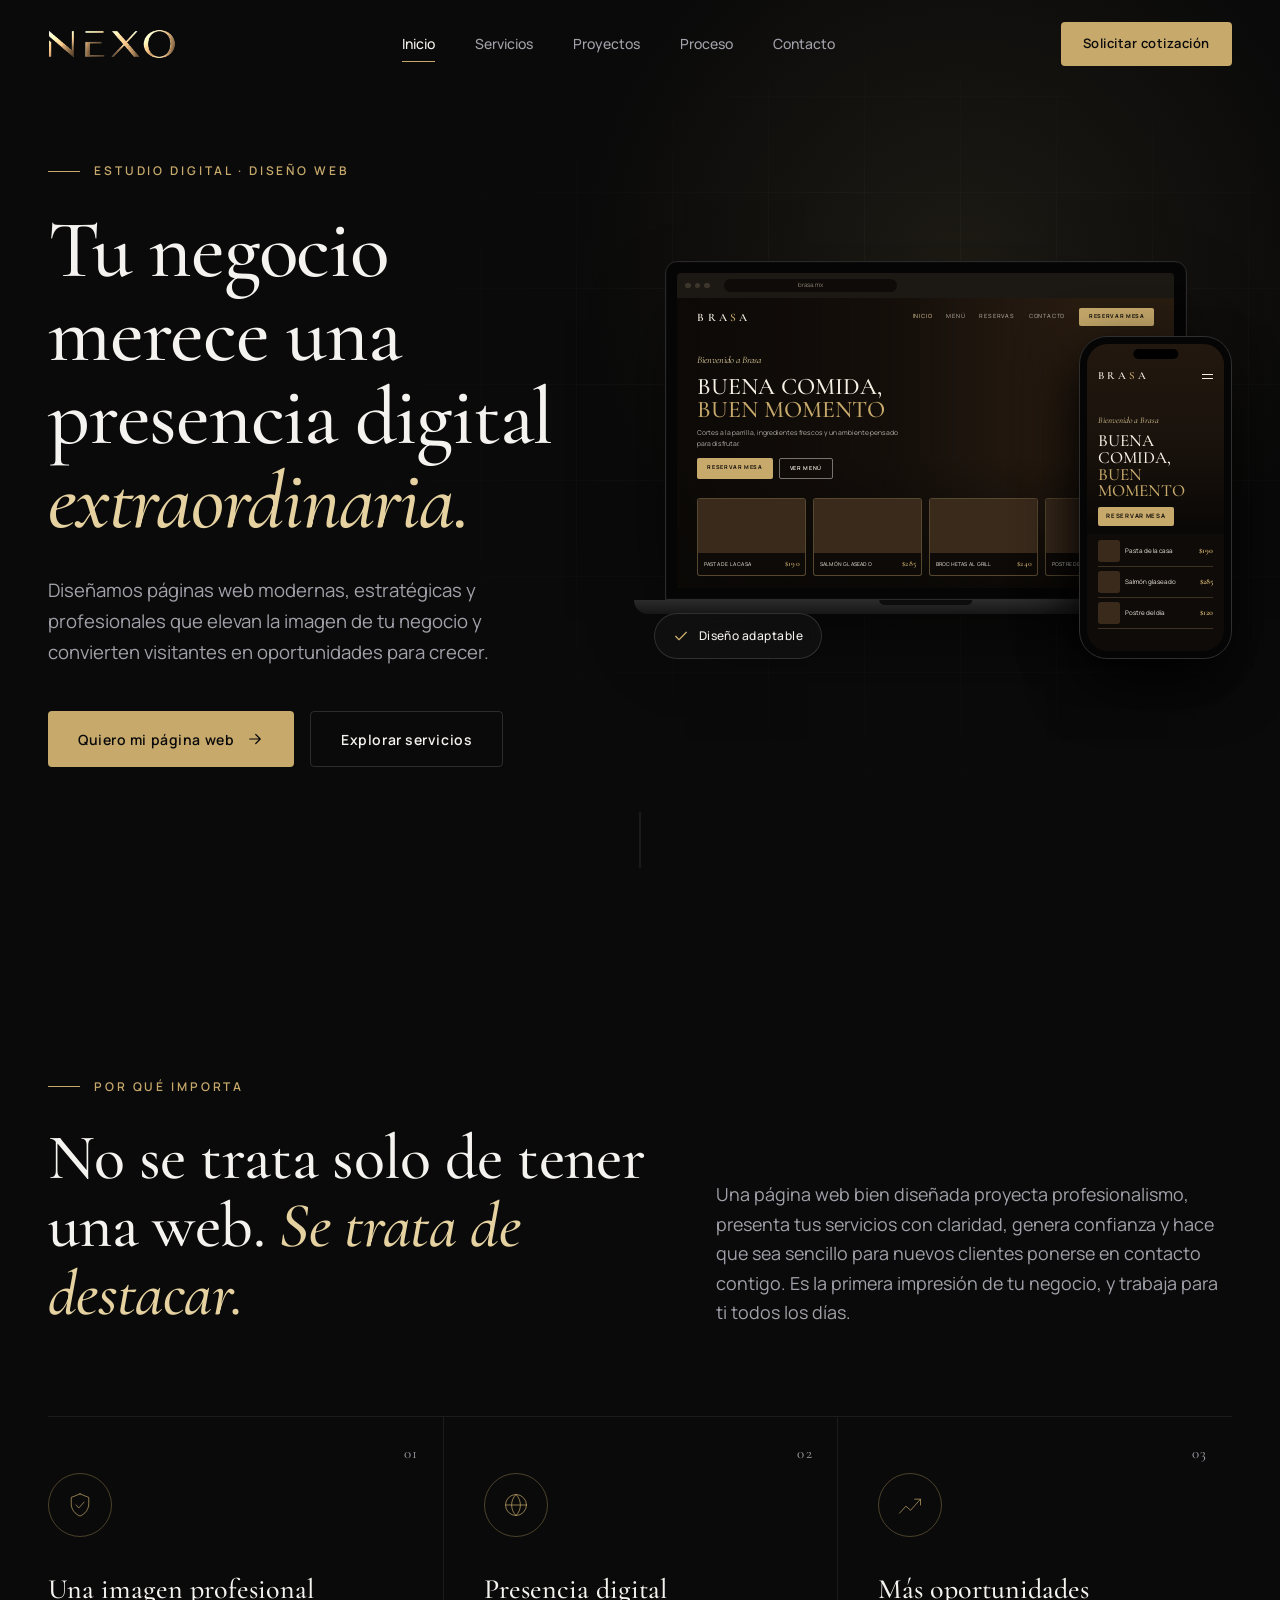
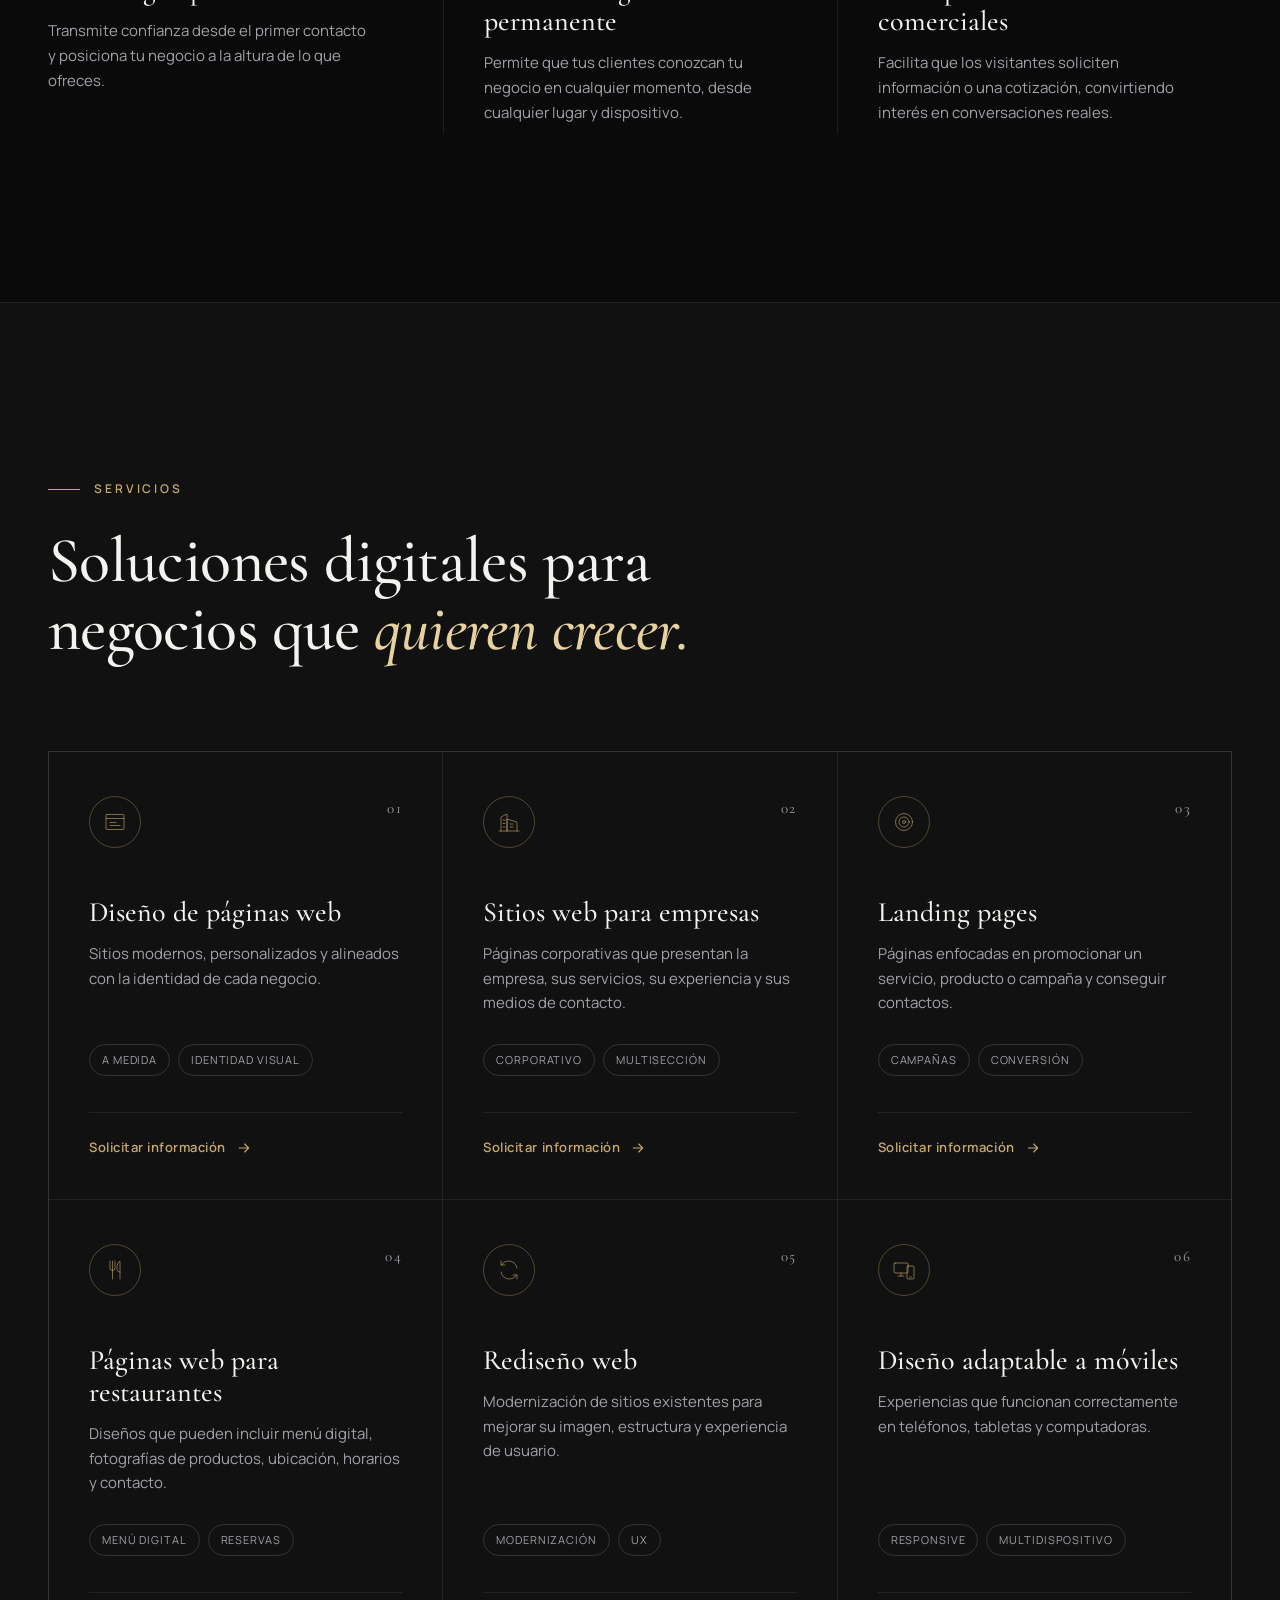
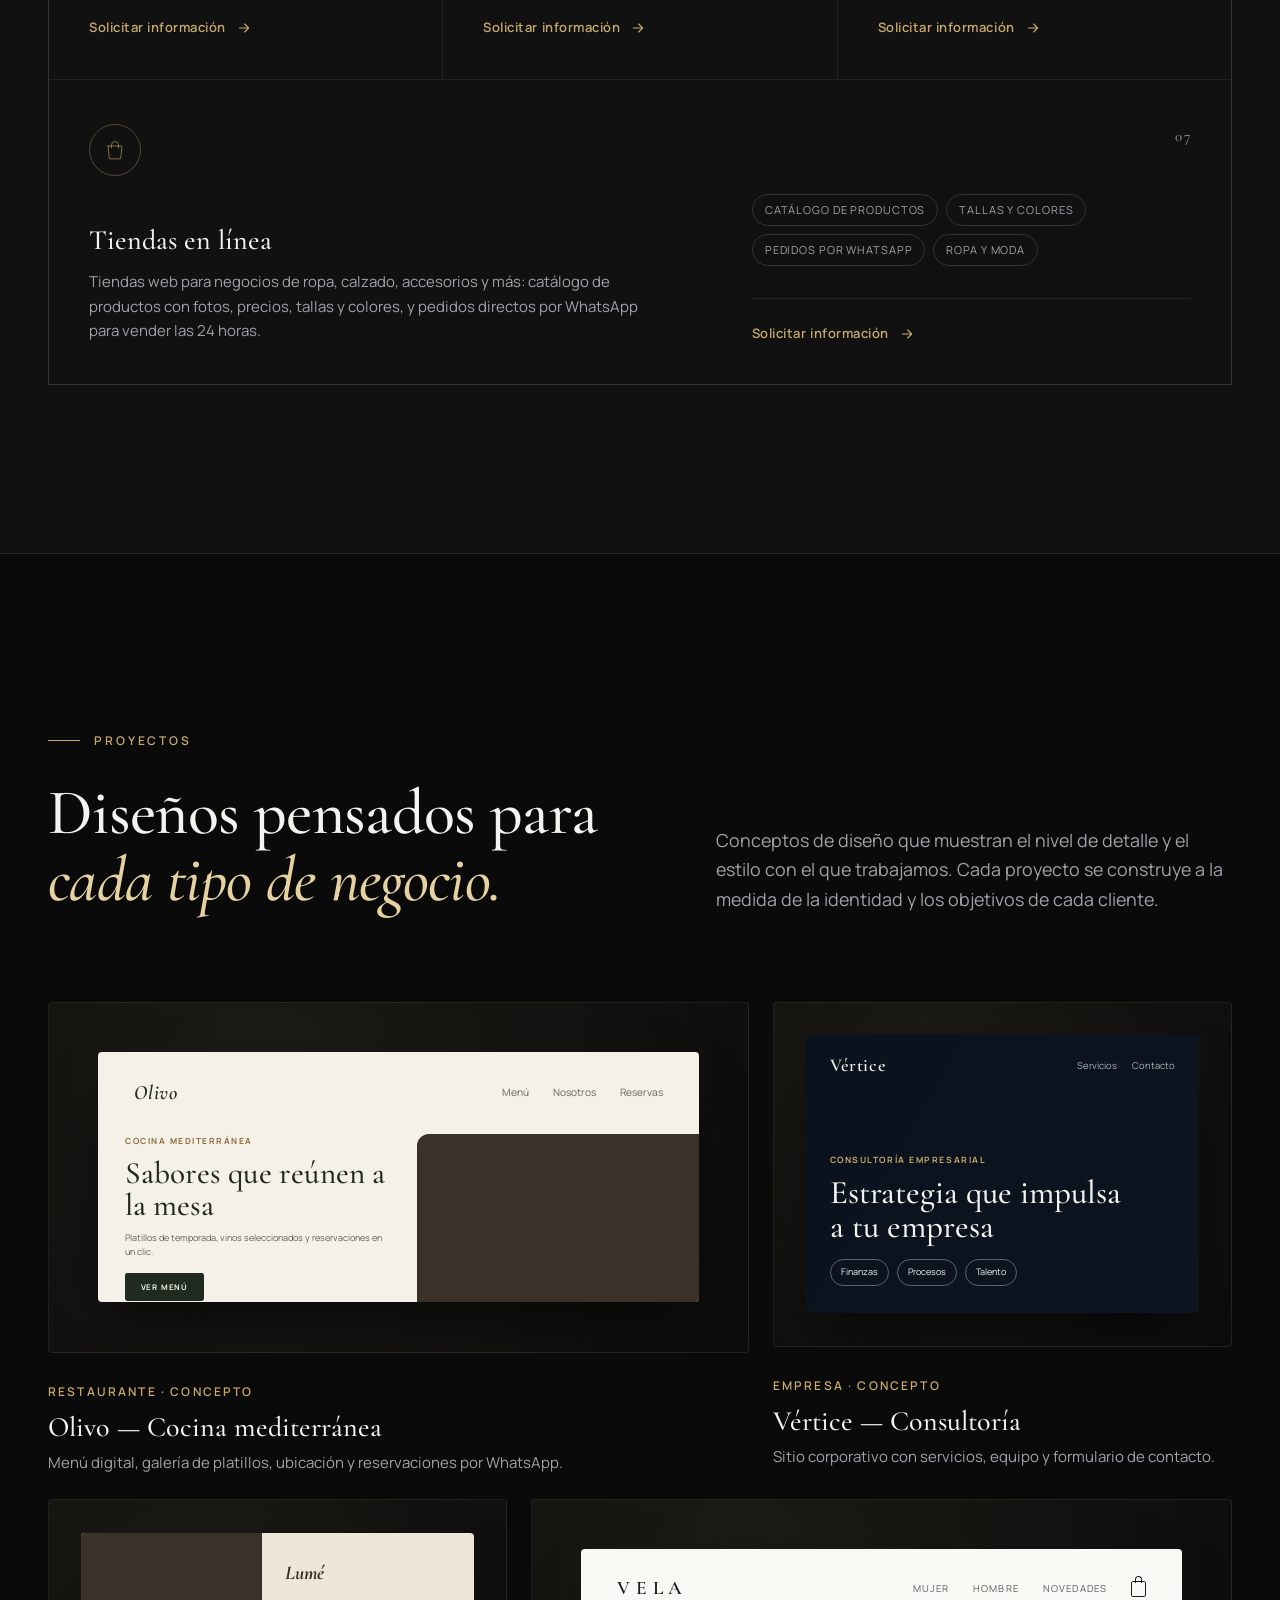
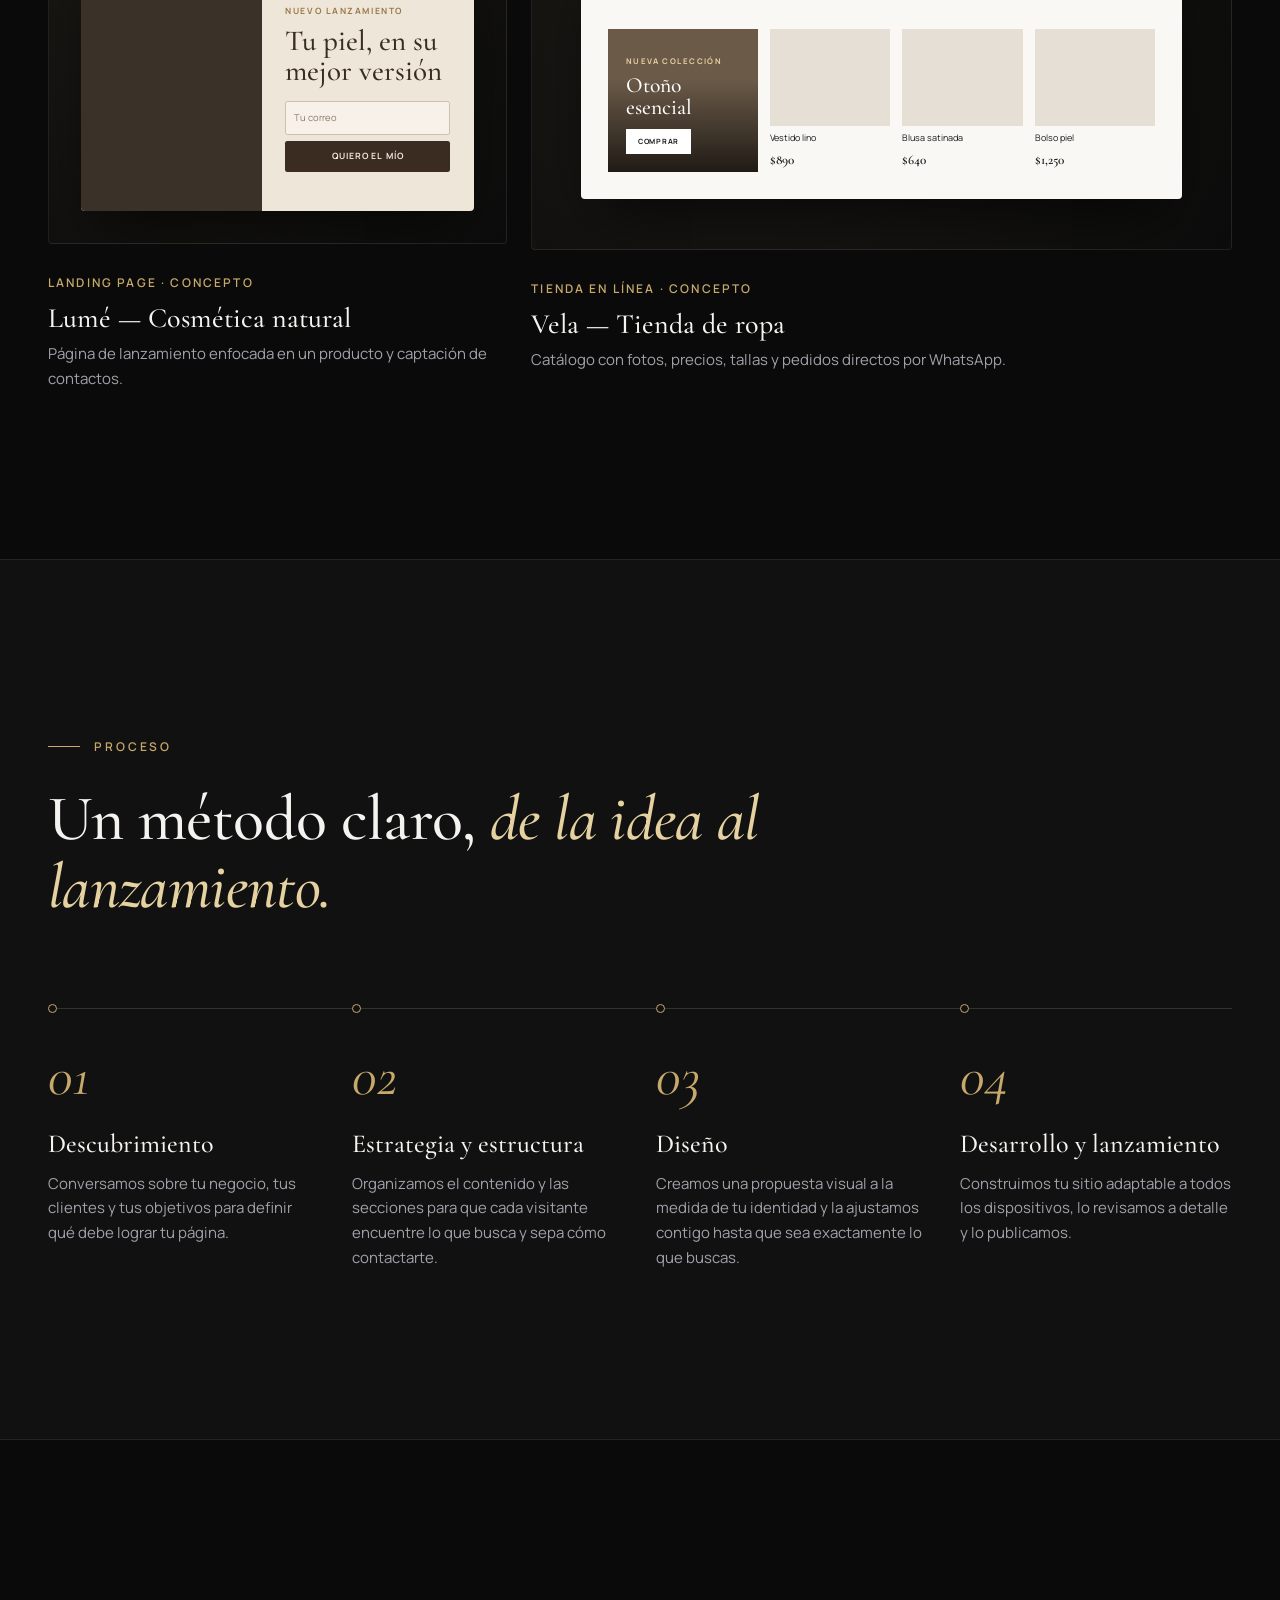
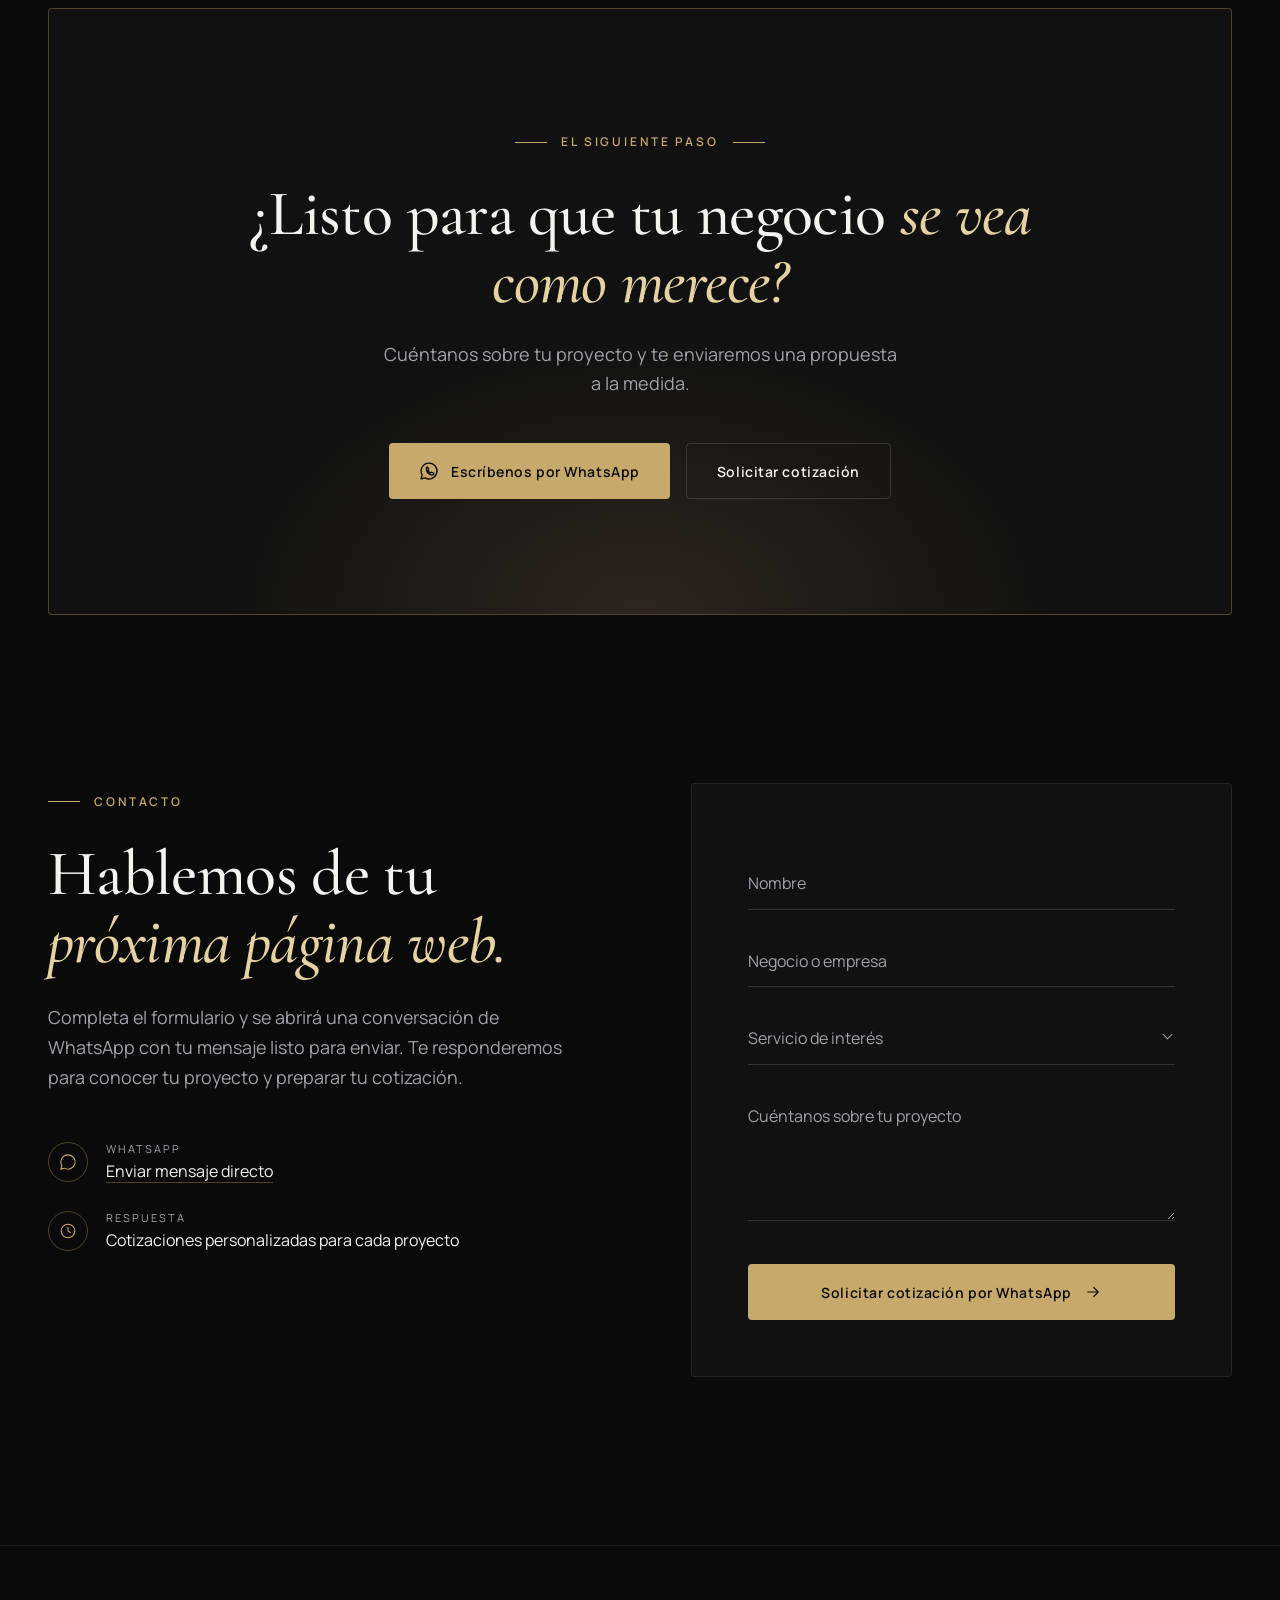
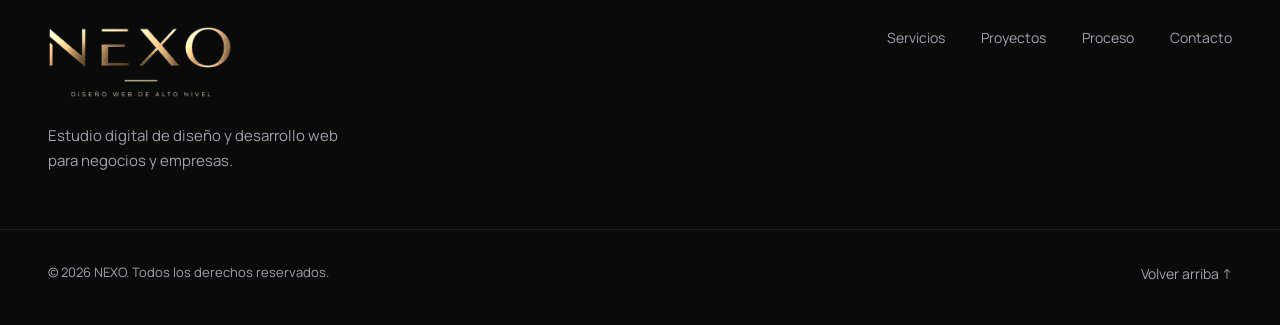
==== index.html @ 82c056fb "Hacer el sitio más visual: maquetas con fotos de restaurante y proyectos - La computadora y el teléf" ====
<!doctype html>
<html lang="es">
<head>
  <meta charset="utf-8">
  <meta name="viewport" content="width=device-width, initial-scale=1">
  <title>NEXO · Estudio digital de diseño web</title>
  <meta name="description" content="NEXO diseña páginas web modernas, estratégicas y profesionales que elevan la imagen de tu negocio y convierten visitantes en oportunidades para crecer.">
  <meta name="theme-color" content="#0A0A0A">
  <meta property="og:title" content="NEXO · Estudio digital de diseño web">
  <meta property="og:description" content="Tu negocio merece una presencia digital extraordinaria.">
  <meta property="og:type" content="website">
  <link rel="icon" href="assets/favicon.png" type="image/png">
  <link rel="apple-touch-icon" href="assets/apple-touch-icon.png">
  <meta property="og:image" content="assets/logo-nexo-completo.png">
  <link rel="preconnect" href="https://fonts.googleapis.com">
  <link rel="preconnect" href="https://fonts.gstatic.com" crossorigin>
  <link href="https://fonts.googleapis.com/css2?family=Cormorant+Garamond:ital,wght@0,400;0,500;0,600;1,400;1,500&family=Manrope:wght@300;400;500;600;700&display=swap" rel="stylesheet">
  <link rel="stylesheet" href="css/styles.css">
</head>
<body>
  <a class="skip-link" href="#contenido">Saltar al contenido</a>

  <!-- ============ NAVEGACIÓN ============ -->
  <header class="nav" id="nav">
    <div class="container nav__inner">
      <a href="#inicio" class="logo" aria-label="NEXO, ir al inicio"><img src="assets/logo-nexo.png" alt="NEXO" width="440" height="103"></a>

      <nav class="nav__links" aria-label="Principal">
        <a href="#inicio">Inicio</a>
        <a href="#servicios">Servicios</a>
        <a href="#proyectos">Proyectos</a>
        <a href="#proceso">Proceso</a>
        <a href="#contacto">Contacto</a>
      </nav>

      <a href="#contacto" class="btn btn--gold btn--sm nav__cta">Solicitar cotización</a>

      <button class="nav__toggle" id="navToggle" aria-label="Abrir menú" aria-expanded="false" aria-controls="mobileMenu">
        <span></span><span></span>
      </button>
    </div>

    <div class="mobile-menu" id="mobileMenu" hidden>
      <nav aria-label="Móvil">
        <a href="#inicio">Inicio</a>
        <a href="#servicios">Servicios</a>
        <a href="#proyectos">Proyectos</a>
        <a href="#proceso">Proceso</a>
        <a href="#contacto">Contacto</a>
      </nav>
      <a href="#contacto" class="btn btn--gold">Solicitar cotización</a>
    </div>
  </header>

  <main id="contenido">

    <!-- ============ HERO ============ -->
    <section class="hero" id="inicio">
      <div class="hero__glow" aria-hidden="true"></div>
      <div class="hero__grid" aria-hidden="true"></div>

      <div class="container hero__inner">
        <div class="hero__copy">
          <p class="eyebrow reveal">Estudio digital · Diseño web</p>
          <h1 class="hero__title reveal" data-delay="1">
            Tu negocio merece una presencia digital <em>extraordinaria.</em>
          </h1>
          <p class="hero__lead reveal" data-delay="2">
            Diseñamos páginas web modernas, estratégicas y profesionales que elevan la imagen de tu negocio y convierten visitantes en oportunidades para crecer.
          </p>
          <div class="hero__actions reveal" data-delay="3">
            <a href="#contacto" class="btn btn--gold">
              Quiero mi página web
              <svg viewBox="0 0 24 24" aria-hidden="true"><path d="M5 12h14M13 6l6 6-6 6"/></svg>
            </a>
            <a href="#servicios" class="btn btn--ghost">Explorar servicios</a>
          </div>
        </div>

        <!-- Composición de dispositivos -->
        <div class="devices reveal" data-delay="2" aria-hidden="true">
          <div class="laptop">
            <div class="laptop__screen">
              <div class="site">
                <div class="site__bar"><i></i><i></i><i></i><span class="site__url">brasa.mx</span></div>
                <div class="site__hero" style="--img: url('https://images.unsplash.com/photo-1546833999-b9f581a1996d?auto=format&fit=crop&w=1100&q=70')">
                  <div class="site__nav">
                    <b class="site__logo">BRA<span>S</span>A</b>
                    <span class="is-on">Inicio</span><span>Menú</span><span>Reservas</span><span>Contacto</span>
                    <em class="site__btn">Reservar mesa</em>
                  </div>
                  <div class="site__copy">
                    <i>Bienvenido a Brasa</i>
                    <h4>Buena comida,<br><span>buen momento</span></h4>
                    <p>Cortes a la parrilla, ingredientes frescos y un ambiente pensado para disfrutar.</p>
                    <div class="site__cta"><em>Reservar mesa</em><u>Ver menú</u></div>
                  </div>
                  <div class="site__menu">
                    <div class="dish"><div class="dish__img" style="--img: url('https://images.unsplash.com/photo-1621996346565-e3dbc646d9a9?auto=format&fit=crop&w=360&q=70')"></div><div class="dish__info"><span>Pasta de la casa</span><b>$190</b></div></div>
                    <div class="dish"><div class="dish__img" style="--img: url('https://images.unsplash.com/photo-1467003909585-2f8a72700288?auto=format&fit=crop&w=360&q=70')"></div><div class="dish__info"><span>Salmón glaseado</span><b>$285</b></div></div>
                    <div class="dish"><div class="dish__img" style="--img: url('https://images.unsplash.com/photo-1555939594-58d7cb561ad1?auto=format&fit=crop&w=360&q=70')"></div><div class="dish__info"><span>Brochetas al grill</span><b>$240</b></div></div>
                    <div class="dish"><div class="dish__img" style="--img: url('https://images.unsplash.com/photo-1565958011703-44f9829ba187?auto=format&fit=crop&w=360&q=70')"></div><div class="dish__info"><span>Postre del día</span><b>$120</b></div></div>
                  </div>
                </div>
              </div>
            </div>
            <div class="laptop__base"></div>
          </div>

          <div class="phone">
            <div class="phone__notch"></div>
            <div class="site site--phone">
              <div class="site__hero" style="--img: url('https://images.unsplash.com/photo-1546833999-b9f581a1996d?auto=format&fit=crop&w=500&q=70')">
                <div class="site__nav"><b class="site__logo">BRA<span>S</span>A</b><i class="site__burger"></i></div>
                <div class="site__copy">
                  <i>Bienvenido a Brasa</i>
                  <h4>Buena comida, <span>buen momento</span></h4>
                  <div class="site__cta"><em>Reservar mesa</em></div>
                </div>
              </div>
              <div class="site__list">
                <div class="dish-row"><div class="dish__img" style="--img: url('https://images.unsplash.com/photo-1621996346565-e3dbc646d9a9?auto=format&fit=crop&w=160&q=70')"></div><span>Pasta de la casa</span><b>$190</b></div>
                <div class="dish-row"><div class="dish__img" style="--img: url('https://images.unsplash.com/photo-1467003909585-2f8a72700288?auto=format&fit=crop&w=160&q=70')"></div><span>Salmón glaseado</span><b>$285</b></div>
                <div class="dish-row"><div class="dish__img" style="--img: url('https://images.unsplash.com/photo-1565958011703-44f9829ba187?auto=format&fit=crop&w=160&q=70')"></div><span>Postre del día</span><b>$120</b></div>
              </div>
            </div>
          </div>

          <div class="devices__badge">
            <svg viewBox="0 0 24 24"><path d="M4 12.5l5 5L20 6.5"/></svg>
            Diseño adaptable
          </div>
        </div>
      </div>

      <a href="#valor" class="hero__scroll" aria-label="Desplazarse a la siguiente sección"><span></span></a>
    </section>

    <!-- ============ VALOR ============ -->
    <section class="section" id="valor">
      <div class="container">
        <div class="section__head section__head--split">
          <div>
            <p class="eyebrow reveal">Por qué importa</p>
            <h2 class="h2 reveal" data-delay="1">No se trata solo de tener una web. <em>Se trata de destacar.</em></h2>
          </div>
          <p class="section__lead reveal" data-delay="2">
            Una página web bien diseñada proyecta profesionalismo, presenta tus servicios con claridad, genera confianza y hace que sea sencillo para nuevos clientes ponerse en contacto contigo. Es la primera impresión de tu negocio, y trabaja para ti todos los días.
          </p>
        </div>

        <div class="benefits">
          <article class="benefit reveal">
            <span class="benefit__num">01</span>
            <div class="icon">
              <svg viewBox="0 0 48 48"><path d="M24 5l15 6v11c0 9.5-6.4 17.6-15 21-8.6-3.4-15-11.5-15-21V11l15-6z"/><path d="M17 24l5 5 9-10"/></svg>
            </div>
            <h3>Una imagen profesional</h3>
            <p>Transmite confianza desde el primer contacto y posiciona tu negocio a la altura de lo que ofreces.</p>
          </article>
          <article class="benefit reveal" data-delay="1">
            <span class="benefit__num">02</span>
            <div class="icon">
              <svg viewBox="0 0 48 48"><circle cx="24" cy="24" r="18"/><path d="M6 24h36M24 6c5 5 7.5 11 7.5 18S29 37 24 42M24 6c-5 5-7.5 11-7.5 18S19 37 24 42"/></svg>
            </div>
            <h3>Presencia digital permanente</h3>
            <p>Permite que tus clientes conozcan tu negocio en cualquier momento, desde cualquier lugar y dispositivo.</p>
          </article>
          <article class="benefit reveal" data-delay="2">
            <span class="benefit__num">03</span>
            <div class="icon">
              <svg viewBox="0 0 48 48"><path d="M6 38l11-12 8 7 17-19"/><path d="M32 14h10v10"/></svg>
            </div>
            <h3>Más oportunidades comerciales</h3>
            <p>Facilita que los visitantes soliciten información o una cotización, convirtiendo interés en conversaciones reales.</p>
          </article>
        </div>
      </div>
    </section>

    <!-- ============ SERVICIOS ============ -->
    <section class="section section--alt" id="servicios">
      <div class="container">
        <div class="section__head">
          <p class="eyebrow reveal">Servicios</p>
          <h2 class="h2 reveal" data-delay="1">Soluciones digitales para negocios que <em>quieren crecer.</em></h2>
        </div>

        <div class="services">
          <article class="service reveal">
            <div class="service__top">
              <div class="icon icon--sm"><svg viewBox="0 0 48 48"><rect x="6" y="9" width="36" height="30" rx="2"/><path d="M6 17h36M14 25h12M14 31h20"/></svg></div>
              <span class="service__num">01</span>
            </div>
            <h3>Diseño de páginas web</h3>
            <p>Sitios modernos, personalizados y alineados con la identidad de cada negocio.</p>
            <ul class="service__tags"><li>A medida</li><li>Identidad visual</li></ul>
            <a href="#contacto" class="service__link" data-service="Diseño de páginas web">Solicitar información <svg viewBox="0 0 24 24"><path d="M5 12h14M13 6l6 6-6 6"/></svg></a>
          </article>

          <article class="service reveal" data-delay="1">
            <div class="service__top">
              <div class="icon icon--sm"><svg viewBox="0 0 48 48"><path d="M8 42V14l12-6v34M20 42V18l20 6v18M4 42h40M26 28h6M26 34h6M12 20h4M12 27h4M12 34h4"/></svg></div>
              <span class="service__num">02</span>
            </div>
            <h3>Sitios web para empresas</h3>
            <p>Páginas corporativas que presentan la empresa, sus servicios, su experiencia y sus medios de contacto.</p>
            <ul class="service__tags"><li>Corporativo</li><li>Multisección</li></ul>
            <a href="#contacto" class="service__link" data-service="Sitio web para empresa">Solicitar información <svg viewBox="0 0 24 24"><path d="M5 12h14M13 6l6 6-6 6"/></svg></a>
          </article>

          <article class="service reveal" data-delay="2">
            <div class="service__top">
              <div class="icon icon--sm"><svg viewBox="0 0 48 48"><circle cx="24" cy="24" r="17"/><circle cx="24" cy="24" r="10"/><circle cx="24" cy="24" r="3"/></svg></div>
              <span class="service__num">03</span>
            </div>
            <h3>Landing pages</h3>
            <p>Páginas enfocadas en promocionar un servicio, producto o campaña y conseguir contactos.</p>
            <ul class="service__tags"><li>Campañas</li><li>Conversión</li></ul>
            <a href="#contacto" class="service__link" data-service="Landing page">Solicitar información <svg viewBox="0 0 24 24"><path d="M5 12h14M13 6l6 6-6 6"/></svg></a>
          </article>

          <article class="service reveal">
            <div class="service__top">
              <div class="icon icon--sm"><svg viewBox="0 0 48 48"><path d="M14 6v14a5 5 0 0 0 10 0V6M19 6v36M34 42V6c-4 2-6 8-6 14s2 8 6 8"/></svg></div>
              <span class="service__num">04</span>
            </div>
            <h3>Páginas web para restaurantes</h3>
            <p>Diseños que pueden incluir menú digital, fotografías de productos, ubicación, horarios y contacto.</p>
            <ul class="service__tags"><li>Menú digital</li><li>Reservas</li></ul>
            <a href="#contacto" class="service__link" data-service="Página web para restaurante">Solicitar información <svg viewBox="0 0 24 24"><path d="M5 12h14M13 6l6 6-6 6"/></svg></a>
          </article>

          <article class="service reveal" data-delay="1">
            <div class="service__top">
              <div class="icon icon--sm"><svg viewBox="0 0 48 48"><path d="M40 20A17 17 0 0 0 9 14M8 28a17 17 0 0 0 31 6"/><path d="M8 6v8h8M40 42v-8h-8"/></svg></div>
              <span class="service__num">05</span>
            </div>
            <h3>Rediseño web</h3>
            <p>Modernización de sitios existentes para mejorar su imagen, estructura y experiencia de usuario.</p>
            <ul class="service__tags"><li>Modernización</li><li>UX</li></ul>
            <a href="#contacto" class="service__link" data-service="Rediseño web">Solicitar información <svg viewBox="0 0 24 24"><path d="M5 12h14M13 6l6 6-6 6"/></svg></a>
          </article>

          <article class="service reveal" data-delay="2">
            <div class="service__top">
              <div class="icon icon--sm"><svg viewBox="0 0 48 48"><rect x="4" y="10" width="28" height="20" rx="2"/><path d="M12 36h12M18 30v6"/><rect x="30" y="16" width="14" height="26" rx="2.5"/><path d="M35 38h4"/></svg></div>
              <span class="service__num">06</span>
            </div>
            <h3>Diseño adaptable a móviles</h3>
            <p>Experiencias que funcionan correctamente en teléfonos, tabletas y computadoras.</p>
            <ul class="service__tags"><li>Responsive</li><li>Multidispositivo</li></ul>
            <a href="#contacto" class="service__link" data-service="Diseño adaptable a móviles">Solicitar información <svg viewBox="0 0 24 24"><path d="M5 12h14M13 6l6 6-6 6"/></svg></a>
          </article>

          <article class="service service--feature reveal">
            <div class="service__feature-main">
              <div class="service__top">
                <div class="icon icon--sm"><svg viewBox="0 0 48 48"><path d="M10 16h28l-2.5 24a2 2 0 0 1-2 1.8H14.5a2 2 0 0 1-2-1.8L10 16z"/><path d="M17 20v-6a7 7 0 0 1 14 0v6"/></svg></div>
                <span class="service__num">07</span>
              </div>
              <h3>Tiendas en línea</h3>
              <p>Tiendas web para negocios de ropa, calzado, accesorios y más: catálogo de productos con fotos, precios, tallas y colores, y pedidos directos por WhatsApp para vender las 24 horas.</p>
            </div>
            <div class="service__feature-side">
              <ul class="service__tags"><li>Catálogo de productos</li><li>Tallas y colores</li><li>Pedidos por WhatsApp</li><li>Ropa y moda</li></ul>
              <a href="#contacto" class="service__link" data-service="Tienda en línea">Solicitar información <svg viewBox="0 0 24 24"><path d="M5 12h14M13 6l6 6-6 6"/></svg></a>
            </div>
          </article>
        </div>
      </div>
    </section>

    <!-- ============ PROYECTOS ============ -->
    <section class="section" id="proyectos">
      <div class="container">
        <div class="section__head section__head--split">
          <div>
            <p class="eyebrow reveal">Proyectos</p>
            <h2 class="h2 reveal" data-delay="1">Diseños pensados para <em>cada tipo de negocio.</em></h2>
          </div>
          <p class="section__lead reveal" data-delay="2">
            Conceptos de diseño que muestran el nivel de detalle y el estilo con el que trabajamos. Cada proyecto se construye a la medida de la identidad y los objetivos de cada cliente.
          </p>
        </div>

        <div class="projects">
          <article class="project project--wide reveal">
            <div class="project__visual" aria-hidden="true">
              <div class="pv pv--olivo">
                <div class="pv__nav"><b>Olivo</b><span>Menú</span><span>Nosotros</span><span>Reservas</span></div>
                <div class="pv__split">
                  <div class="pv__copy">
                    <small>Cocina mediterránea</small>
                    <strong>Sabores que reúnen a la mesa</strong>
                    <p>Platillos de temporada, vinos seleccionados y reservaciones en un clic.</p>
                    <em>Ver menú</em>
                  </div>
                  <div class="pv__photo" style="--img: url('https://images.unsplash.com/photo-1540189549336-e6e99c3679fe?auto=format&fit=crop&w=700&q=70')"></div>
                </div>
              </div>
            </div>
            <div class="project__info">
              <span class="project__cat">Restaurante · Concepto</span>
              <h3>Olivo — Cocina mediterránea</h3>
              <p>Menú digital, galería de platillos, ubicación y reservaciones por WhatsApp.</p>
            </div>
          </article>

          <article class="project reveal" data-delay="1">
            <div class="project__visual" aria-hidden="true">
              <div class="pv pv--vertice" style="--img: url('https://images.unsplash.com/photo-1497366216548-37526070297c?auto=format&fit=crop&w=700&q=70')">
                <div class="pv__nav"><b>Vértice</b><span>Servicios</span><span>Contacto</span></div>
                <div class="pv__copy">
                  <small>Consultoría empresarial</small>
                  <strong>Estrategia que impulsa a tu empresa</strong>
                  <div class="pv__chips"><span>Finanzas</span><span>Procesos</span><span>Talento</span></div>
                </div>
              </div>
            </div>
            <div class="project__info">
              <span class="project__cat">Empresa · Concepto</span>
              <h3>Vértice — Consultoría</h3>
              <p>Sitio corporativo con servicios, equipo y formulario de contacto.</p>
            </div>
          </article>

          <article class="project reveal">
            <div class="project__visual" aria-hidden="true">
              <div class="pv pv--lume">
                <div class="pv__photo" style="--img: url('https://images.unsplash.com/photo-1556228578-8c89e6adf883?auto=format&fit=crop&w=500&q=70')"></div>
                <div class="pv__copy">
                  <b class="pv__brand">Lumé</b>
                  <small>Nuevo lanzamiento</small>
                  <strong>Tu piel, en su mejor versión</strong>
                  <div class="pv__field"><span>Tu correo</span><em>Quiero el mío</em></div>
                </div>
              </div>
            </div>
            <div class="project__info">
              <span class="project__cat">Landing page · Concepto</span>
              <h3>Lumé — Cosmética natural</h3>
              <p>Página de lanzamiento enfocada en un producto y captación de contactos.</p>
            </div>
          </article>

          <article class="project project--wide reveal" data-delay="1">
            <div class="project__visual" aria-hidden="true">
              <div class="pv pv--vela">
                <div class="pv__nav"><b>VELA</b><span>Mujer</span><span>Hombre</span><span>Novedades</span><i class="pv__bag"></i></div>
                <div class="pv__shop">
                  <div class="pv__banner" style="--img: url('https://images.unsplash.com/photo-1441986300917-64674bd600d8?auto=format&fit=crop&w=500&q=70')">
                    <small>Nueva colección</small><strong>Otoño esencial</strong><em>Comprar</em>
                  </div>
                  <div class="pv__product"><div class="pv__photo" style="--img: url('https://images.unsplash.com/photo-1515886657613-9f3515b0c78f?auto=format&fit=crop&w=360&q=70')"></div><span>Vestido lino</span><b>$890</b></div>
                  <div class="pv__product"><div class="pv__photo" style="--img: url('https://images.unsplash.com/photo-1490481651871-ab68de25d43d?auto=format&fit=crop&w=360&q=70')"></div><span>Blusa satinada</span><b>$640</b></div>
                  <div class="pv__product"><div class="pv__photo" style="--img: url('https://images.unsplash.com/photo-1483985988355-763728e1935b?auto=format&fit=crop&w=360&q=70')"></div><span>Bolso piel</span><b>$1,250</b></div>
                </div>
              </div>
            </div>
            <div class="project__info">
              <span class="project__cat">Tienda en línea · Concepto</span>
              <h3>Vela — Tienda de ropa</h3>
              <p>Catálogo con fotos, precios, tallas y pedidos directos por WhatsApp.</p>
            </div>
          </article>
        </div>
      </div>
    </section>

    <!-- ============ PROCESO ============ -->
    <section class="section section--alt" id="proceso">
      <div class="container">
        <div class="section__head">
          <p class="eyebrow reveal">Proceso</p>
          <h2 class="h2 reveal" data-delay="1">Un método claro, <em>de la idea al lanzamiento.</em></h2>
        </div>

        <ol class="process">
          <li class="step reveal">
            <span class="step__num">01</span>
            <h3>Descubrimiento</h3>
            <p>Conversamos sobre tu negocio, tus clientes y tus objetivos para definir qué debe lograr tu página.</p>
          </li>
          <li class="step reveal" data-delay="1">
            <span class="step__num">02</span>
            <h3>Estrategia y estructura</h3>
            <p>Organizamos el contenido y las secciones para que cada visitante encuentre lo que busca y sepa cómo contactarte.</p>
          </li>
          <li class="step reveal" data-delay="2">
            <span class="step__num">03</span>
            <h3>Diseño</h3>
            <p>Creamos una propuesta visual a la medida de tu identidad y la ajustamos contigo hasta que sea exactamente lo que buscas.</p>
          </li>
          <li class="step reveal" data-delay="3">
            <span class="step__num">04</span>
            <h3>Desarrollo y lanzamiento</h3>
            <p>Construimos tu sitio adaptable a todos los dispositivos, lo revisamos a detalle y lo publicamos.</p>
          </li>
        </ol>
      </div>
    </section>

    <!-- ============ CTA ============ -->
    <section class="cta">
      <div class="container">
        <div class="cta__box reveal">
          <div class="cta__glow" aria-hidden="true"></div>
          <p class="eyebrow">El siguiente paso</p>
          <h2 class="h2">¿Listo para que tu negocio <em>se vea como merece?</em></h2>
          <p class="cta__text">Cuéntanos sobre tu proyecto y te enviaremos una propuesta a la medida.</p>
          <div class="cta__actions">
            <a href="#" class="btn btn--gold js-whatsapp">
              <svg viewBox="0 0 24 24" class="wa"><path d="M12 2.5a9.5 9.5 0 0 0-8.2 14.3L2.5 21.5l4.8-1.3A9.5 9.5 0 1 0 12 2.5z"/><path d="M8.8 7.8c.2-.4.5-.4.8-.4h.5c.2 0 .4 0 .6.4l.8 1.9c.1.2.1.4 0 .6l-.6.8c-.1.2-.1.4 0 .5.6 1.1 1.5 2 2.6 2.6.2.1.4.1.5 0l.8-.6c.2-.1.4-.1.6 0l1.9.8c.3.1.4.3.4.5v.6c0 .3-.1.6-.4.8-.5.4-1.2.7-1.9.6-3.3-.6-6-3.3-6.6-6.6 0-.6.3-1.3.6-1.9z"/></svg>
              Escríbenos por WhatsApp
            </a>
            <a href="#contacto" class="btn btn--ghost">Solicitar cotización</a>
          </div>
        </div>
      </div>
    </section>

    <!-- ============ CONTACTO ============ -->
    <section class="section" id="contacto">
      <div class="container contact">
        <div class="contact__intro">
          <p class="eyebrow reveal">Contacto</p>
          <h2 class="h2 reveal" data-delay="1">Hablemos de tu <em>próxima página web.</em></h2>
          <p class="section__lead reveal" data-delay="2">
            Completa el formulario y se abrirá una conversación de WhatsApp con tu mensaje listo para enviar. Te responderemos para conocer tu proyecto y preparar tu cotización.
          </p>
          <ul class="contact__list reveal" data-delay="3">
            <li>
              <span class="icon icon--xs"><svg viewBox="0 0 24 24"><path d="M12 2.5a9.5 9.5 0 0 0-8.2 14.3L2.5 21.5l4.8-1.3A9.5 9.5 0 1 0 12 2.5z"/></svg></span>
              <div><small>WhatsApp</small><a href="#" class="js-whatsapp">Enviar mensaje directo</a></div>
            </li>
            <li>
              <span class="icon icon--xs"><svg viewBox="0 0 24 24"><circle cx="12" cy="12" r="9"/><path d="M12 7v5l3 2"/></svg></span>
              <div><small>Respuesta</small><span>Cotizaciones personalizadas para cada proyecto</span></div>
            </li>
          </ul>
        </div>

        <form class="form reveal" id="quoteForm" data-delay="2" novalidate>
          <div class="field">
            <input type="text" id="f-name" name="nombre" placeholder=" " autocomplete="name" required>
            <label for="f-name">Nombre</label>
          </div>
          <div class="field">
            <input type="text" id="f-business" name="negocio" placeholder=" " autocomplete="organization">
            <label for="f-business">Negocio o empresa</label>
          </div>
          <div class="field field--select">
            <select id="f-service" name="servicio" required>
              <option value="" disabled selected hidden></option>
              <option>Diseño de páginas web</option>
              <option>Sitio web para empresa</option>
              <option>Landing page</option>
              <option>Página web para restaurante</option>
              <option>Rediseño web</option>
              <option>Diseño adaptable a móviles</option>
              <option>Tienda en línea</option>
              <option>Aún no estoy seguro</option>
            </select>
            <label for="f-service">Servicio de interés</label>
          </div>
          <div class="field">
            <textarea id="f-message" name="mensaje" rows="4" placeholder=" "></textarea>
            <label for="f-message">Cuéntanos sobre tu proyecto</label>
          </div>
          <p class="form__error" id="formError" role="alert" hidden>Por favor escribe tu nombre y elige un servicio.</p>
          <button type="submit" class="btn btn--gold btn--block">
            Solicitar cotización por WhatsApp
            <svg viewBox="0 0 24 24" aria-hidden="true"><path d="M5 12h14M13 6l6 6-6 6"/></svg>
          </button>
        </form>
      </div>
    </section>
  </main>

  <!-- ============ FOOTER ============ -->
  <footer class="footer">
    <div class="container footer__inner">
      <div>
        <a href="#inicio" class="logo logo--footer"><img src="assets/logo-nexo-completo.png" alt="NEXO · Diseño web de alto nivel" width="440" height="172" loading="lazy"></a>
        <p class="footer__tag">Estudio digital de diseño y desarrollo web para negocios y empresas.</p>
      </div>
      <nav class="footer__links" aria-label="Pie de página">
        <a href="#servicios">Servicios</a>
        <a href="#proyectos">Proyectos</a>
        <a href="#proceso">Proceso</a>
        <a href="#contacto">Contacto</a>
      </nav>
    </div>
    <div class="container footer__bottom">
      <span>© <span id="year"></span> NEXO. Todos los derechos reservados.</span>
      <a href="#inicio" class="footer__top">Volver arriba ↑</a>
    </div>
  </footer>

  <!-- Botón flotante de WhatsApp -->
  <a href="#" class="wa-float js-whatsapp" aria-label="Escríbenos por WhatsApp">
    <svg viewBox="0 0 24 24"><path d="M12 2.5a9.5 9.5 0 0 0-8.2 14.3L2.5 21.5l4.8-1.3A9.5 9.5 0 1 0 12 2.5z"/><path d="M8.8 7.8c.2-.4.5-.4.8-.4h.5c.2 0 .4 0 .6.4l.8 1.9c.1.2.1.4 0 .6l-.6.8c-.1.2-.1.4 0 .5.6 1.1 1.5 2 2.6 2.6.2.1.4.1.5 0l.8-.6c.2-.1.4-.1.6 0l1.9.8c.3.1.4.3.4.5v.6c0 .3-.1.6-.4.8-.5.4-1.2.7-1.9.6-3.3-.6-6-3.3-6.6-6.6 0-.6.3-1.3.6-1.9z"/></svg>
  </a>

  <script src="js/main.js" defer></script>
</body>
</html>
---- css/styles.css ----
/* =========================================================
   NEXO · Estudio digital
   ========================================================= */

:root {
  --black: #0A0A0A;
  --black-2: #111111;
  --black-3: #161616;
  --gold: #C6A96B;
  --gold-light: #E5D2A0;
  --white: #F5F3EF;
  --gray: #A1A1AA;

  --line: rgba(245, 243, 239, 0.08);
  --line-strong: rgba(245, 243, 239, 0.14);
  --gold-line: rgba(198, 169, 107, 0.35);

  --serif: "Cormorant Garamond", Georgia, "Times New Roman", serif;
  --sans: "Manrope", "Inter", system-ui, -apple-system, "Segoe UI", sans-serif;

  --container: 1200px;
  --gutter: clamp(20px, 5vw, 48px);
  --section: clamp(96px, 14vw, 168px);
  --radius: 4px;
  --ease: cubic-bezier(0.22, 1, 0.36, 1);
}

*, *::before, *::after { box-sizing: border-box; }

html { scroll-behavior: smooth; -webkit-text-size-adjust: 100%; }

body {
  margin: 0;
  background: var(--black);
  color: var(--white);
  font-family: var(--sans);
  font-size: 16px;
  line-height: 1.65;
  font-weight: 400;
  -webkit-font-smoothing: antialiased;
  -moz-osx-font-smoothing: grayscale;
  overflow-x: hidden;
}

img, svg { display: block; max-width: 100%; }
a { color: inherit; text-decoration: none; }
h1, h2, h3, p { margin: 0; }
ul, ol { margin: 0; padding: 0; list-style: none; }
button { font: inherit; color: inherit; background: none; border: 0; cursor: pointer; }

::selection { background: var(--gold); color: var(--black); }

:focus-visible { outline: 1px solid var(--gold); outline-offset: 4px; }

.skip-link {
  position: absolute; left: 16px; top: -60px; z-index: 200;
  padding: 10px 16px; background: var(--gold); color: var(--black);
  font-weight: 600; font-size: 14px;
}
.skip-link:focus { top: 16px; }

.container {
  width: 100%;
  max-width: calc(var(--container) + var(--gutter) * 2);
  margin: 0 auto;
  padding: 0 var(--gutter);
}

/* ---------- Tipografía ---------- */

.eyebrow {
  display: inline-flex; align-items: center; gap: 14px;
  font-size: 12px; font-weight: 600;
  letter-spacing: 0.24em; text-transform: uppercase;
  color: var(--gold);
  margin-bottom: 28px;
}
.eyebrow::before {
  content: ""; width: 32px; height: 1px; background: var(--gold);
}

.h2 {
  font-family: var(--serif);
  font-weight: 500;
  font-size: clamp(38px, 5.2vw, 64px);
  line-height: 1.06;
  letter-spacing: -0.01em;
}
.h2 em, .hero__title em {
  font-style: italic;
  color: var(--gold-light);
}

.section__lead {
  color: var(--gray);
  font-size: clamp(16px, 1.4vw, 18px);
  max-width: 520px;
}

/* ---------- Botones ---------- */

.btn {
  position: relative;
  display: inline-flex; align-items: center; justify-content: center; gap: 12px;
  height: 56px; padding: 0 30px;
  font-size: 14px; font-weight: 600; letter-spacing: 0.04em;
  border-radius: var(--radius);
  overflow: hidden;
  isolation: isolate;
  transition: color .5s var(--ease), border-color .5s var(--ease), transform .5s var(--ease);
  white-space: nowrap;
}
.btn svg {
  width: 18px; height: 18px;
  fill: none; stroke: currentColor; stroke-width: 1.6; stroke-linecap: round; stroke-linejoin: round;
  transition: transform .5s var(--ease);
}
.btn:hover svg { transform: translateX(4px); }
.btn svg.wa { transform: none; }

.btn--gold { background: var(--gold); color: var(--black); }
.btn--gold::before {
  content: ""; position: absolute; inset: 0; z-index: -1;
  background: var(--gold-light);
  transform: translateY(101%);
  transition: transform .55s var(--ease);
}
.btn--gold:hover::before { transform: translateY(0); }

.btn--ghost { border: 1px solid var(--line-strong); color: var(--white); }
.btn--ghost::before {
  content: ""; position: absolute; inset: 0; z-index: -1;
  background: var(--white);
  transform: translateY(101%);
  transition: transform .55s var(--ease);
}
.btn--ghost:hover { color: var(--black); border-color: var(--white); }
.btn--ghost:hover::before { transform: translateY(0); }

.btn--sm { height: 44px; padding: 0 22px; font-size: 13px; }
.btn--block { width: 100%; }

/* ---------- Iconos ---------- */

.icon {
  display: grid; place-items: center;
  width: 64px; height: 64px;
  border: 1px solid var(--gold-line);
  border-radius: 50%;
  color: var(--gold);
  transition: background .6s var(--ease), color .6s var(--ease), transform .6s var(--ease);
}
.icon svg {
  width: 28px; height: 28px;
  fill: none; stroke: currentColor; stroke-width: 1.2; stroke-linecap: round; stroke-linejoin: round;
}
.icon--sm { width: 52px; height: 52px; }
.icon--sm svg { width: 24px; height: 24px; }
.icon--xs { width: 40px; height: 40px; flex: none; }
.icon--xs svg { width: 18px; height: 18px; stroke-width: 1.4; }

/* =========================================================
   NAVEGACIÓN
   ========================================================= */

.nav {
  position: fixed; inset: 0 0 auto 0; z-index: 100;
  transition: border-color .5s var(--ease);
  border-bottom: 1px solid transparent;
}
/* El desenfoque va en un pseudo-elemento: un backdrop-filter en .nav
   convertiría a la barra en el contenedor del menú móvil (position: fixed). */
.nav::before {
  content: ""; position: absolute; inset: 0; z-index: -1;
  background: rgba(10, 10, 10, 0.78);
  backdrop-filter: blur(16px) saturate(140%);
  -webkit-backdrop-filter: blur(16px) saturate(140%);
  opacity: 0;
  transition: opacity .5s var(--ease);
}
.nav.is-scrolled::before { opacity: 1; }
.nav.is-scrolled { border-bottom-color: var(--line); }
.nav__inner {
  display: flex; align-items: center; justify-content: space-between;
  height: 88px;
  transition: height .5s var(--ease);
}
.nav.is-scrolled .nav__inner { height: 72px; }

.logo { display: inline-block; line-height: 0; }
.logo img { width: auto; height: 30px; transition: height .5s var(--ease), opacity .4s; }
.nav.is-scrolled .logo img { height: 26px; }
.logo:hover img { opacity: .85; }
.logo--footer img { height: 72px; }

.nav__links { display: flex; gap: 40px; }
.nav__links a {
  position: relative;
  font-size: 14px; font-weight: 500; color: var(--gray);
  transition: color .4s var(--ease);
}
.nav__links a::after {
  content: ""; position: absolute; left: 0; right: 0; bottom: -6px;
  height: 1px; background: var(--gold);
  transform: scaleX(0); transform-origin: right;
  transition: transform .5s var(--ease);
}
.nav__links a:hover, .nav__links a.is-active { color: var(--white); }
.nav__links a:hover::after, .nav__links a.is-active::after { transform: scaleX(1); transform-origin: left; }

.nav__toggle {
  display: none;
  width: 44px; height: 44px;
  position: relative;
}
.nav__toggle span {
  position: absolute; left: 10px; right: 10px; height: 1px; background: var(--white);
  transition: transform .5s var(--ease), top .5s var(--ease);
}
.nav__toggle span:nth-child(1) { top: 18px; }
.nav__toggle span:nth-child(2) { top: 26px; }
.nav__toggle[aria-expanded="true"] span:nth-child(1) { top: 22px; transform: rotate(45deg); }
.nav__toggle[aria-expanded="true"] span:nth-child(2) { top: 22px; transform: rotate(-45deg); }

.mobile-menu {
  position: fixed; inset: 0; z-index: -2;
  background: var(--black);
  padding: 120px var(--gutter) 40px;
  display: flex; flex-direction: column; justify-content: space-between;
  opacity: 0; visibility: hidden;
  transition: opacity .5s var(--ease), visibility .5s;
}
.mobile-menu.is-open { opacity: 1; visibility: visible; }
.mobile-menu nav { display: flex; flex-direction: column; }
.mobile-menu nav a {
  font-family: var(--serif); font-size: 40px; font-weight: 500;
  padding: 10px 0; border-bottom: 1px solid var(--line);
  opacity: 0; transform: translateY(16px);
  transition: opacity .6s var(--ease), transform .6s var(--ease), color .3s;
}
.mobile-menu nav a:hover { color: var(--gold-light); }
.mobile-menu.is-open nav a { opacity: 1; transform: none; }
.mobile-menu.is-open nav a:nth-child(2) { transition-delay: .05s; }
.mobile-menu.is-open nav a:nth-child(3) { transition-delay: .1s; }
.mobile-menu.is-open nav a:nth-child(4) { transition-delay: .15s; }
.mobile-menu.is-open nav a:nth-child(5) { transition-delay: .2s; }

/* =========================================================
   HERO
   ========================================================= */

.hero {
  position: relative;
  min-height: 100vh; min-height: 100svh;
  display: flex; align-items: center;
  padding: 140px 0 120px;
  overflow: hidden;
}
.hero__glow {
  position: absolute; top: -20%; right: -10%;
  width: 70vw; height: 70vw; max-width: 900px; max-height: 900px;
  background: radial-gradient(circle, rgba(198, 169, 107, 0.10) 0%, transparent 60%);
  pointer-events: none;
}
.hero__grid {
  position: absolute; inset: 0;
  background-image:
    linear-gradient(var(--line) 1px, transparent 1px),
    linear-gradient(90deg, var(--line) 1px, transparent 1px);
  background-size: 96px 96px;
  mask-image: radial-gradient(ellipse 60% 60% at 70% 45%, #000 0%, transparent 75%);
  -webkit-mask-image: radial-gradient(ellipse 60% 60% at 70% 45%, #000 0%, transparent 75%);
  opacity: .6;
  pointer-events: none;
}
.hero__inner {
  position: relative;
  display: grid;
  grid-template-columns: 1fr 1.05fr;
  gap: clamp(40px, 6vw, 80px);
  align-items: center;
}
.hero__title {
  font-family: var(--serif);
  font-weight: 500;
  font-size: clamp(46px, 6.4vw, 88px);
  line-height: 1.02;
  letter-spacing: -0.015em;
  margin-bottom: 32px;
}
.hero__lead {
  color: var(--gray);
  font-size: clamp(16px, 1.45vw, 19px);
  max-width: 500px;
  margin-bottom: 44px;
}
.hero__actions { display: flex; flex-wrap: wrap; gap: 16px; }

.hero__scroll {
  position: absolute; left: 50%; bottom: 32px; transform: translateX(-50%);
  width: 1px; height: 56px; background: var(--line-strong); overflow: hidden;
}
.hero__scroll span {
  position: absolute; left: 0; top: -50%; width: 1px; height: 50%;
  background: var(--gold);
  animation: scrollLine 2.4s var(--ease) infinite;
}
@keyframes scrollLine { to { top: 100%; } }

/* ---------- Composición de dispositivos ---------- */

.devices {
  position: relative;
  padding: 0 0 8% 0;
}
.laptop { position: relative; width: 92%; }
.laptop__screen {
  position: relative;
  aspect-ratio: 16 / 10.4;
  background: #050505;
  border: 1px solid #2a2a2a;
  border-radius: 12px 12px 0 0;
  padding: 2.2%;
  box-shadow: 0 40px 80px -20px rgba(0,0,0,.8), 0 0 0 1px rgba(255,255,255,.02) inset;
}
.laptop__base {
  position: relative;
  height: 14px; margin: 0 -6%;
  background: linear-gradient(#2b2b2b, #161616);
  border-radius: 0 0 14px 14px;
}
.laptop__base::before {
  content: ""; position: absolute; left: 50%; top: 0; transform: translateX(-50%);
  width: 16%; height: 5px; background: #0d0d0d; border-radius: 0 0 6px 6px;
}

.phone {
  position: absolute; right: 0; bottom: 0;
  width: 27%;
  aspect-ratio: 9 / 19;
  background: #050505;
  border: 1px solid #2f2f2f;
  border-radius: 28px;
  padding: 7px;
  box-shadow: 0 30px 60px -10px rgba(0,0,0,.9), -20px 0 60px -20px rgba(0,0,0,.8);
  animation: float 7s ease-in-out infinite;
}
.phone__notch {
  position: absolute; left: 50%; top: 12px; transform: translateX(-50%);
  width: 30%; height: 10px; border-radius: 10px; background: #000; z-index: 2;
}
@keyframes float {
  0%, 100% { transform: translateY(0); }
  50% { transform: translateY(-10px); }
}

.devices__badge {
  position: absolute; left: -2%; bottom: 0;
  display: inline-flex; align-items: center; gap: 10px;
  padding: 12px 18px;
  background: rgba(17, 17, 17, 0.85);
  backdrop-filter: blur(10px); -webkit-backdrop-filter: blur(10px);
  border: 1px solid var(--line-strong);
  border-radius: 40px;
  font-size: 12px; font-weight: 500; letter-spacing: .04em;
  animation: float 8s ease-in-out infinite reverse;
}
.devices__badge svg {
  width: 16px; height: 16px; fill: none; stroke: var(--gold); stroke-width: 2; stroke-linecap: round; stroke-linejoin: round;
}

/* Sitio de ejemplo dentro de los dispositivos (las fotos se cargan
   desde Unsplash; si fallan queda el color de fondo de respaldo) */
.laptop__screen, .phone { container-type: inline-size; }

.site {
  height: 100%;
  display: flex; flex-direction: column;
  background: #0e0b08; color: #f5efe4;
  border-radius: 4px; overflow: hidden;
  font-family: var(--sans);
}
.site__bar {
  flex: none;
  display: flex; align-items: center; gap: .8cqw;
  padding: 1.1cqw 1.6cqw;
  background: #1c1813;
}
.site__bar i { width: 1.1cqw; aspect-ratio: 1; border-radius: 50%; background: #3d362d; }
.site__url {
  margin-left: 2cqw; flex: 0 1 36%;
  font-size: 1.25cqw; color: #8c8174; text-align: center;
  background: #0e0b08; border-radius: 2cqw; padding: .3cqw 1.5cqw;
}
.site__hero {
  position: relative; flex: 1;
  display: flex; flex-direction: column;
  background: #2a1d12 var(--img) center / cover no-repeat;
}
.site__hero::before {
  content: ""; position: absolute; inset: 0;
  background:
    linear-gradient(90deg, rgba(10,8,6,.94) 0%, rgba(10,8,6,.7) 42%, rgba(10,8,6,.05) 80%),
    linear-gradient(0deg, rgba(10,8,6,.95) 0%, rgba(10,8,6,0) 45%);
}
.site__hero > * { position: relative; }
.site__nav { display: flex; align-items: center; gap: 2.8cqw; padding: 2cqw 4cqw; }
.site__logo {
  margin-right: auto;
  font-family: var(--serif); font-size: 2.3cqw; font-weight: 600; letter-spacing: .28em;
}
.site__logo span { color: var(--gold); }
.site__nav > span { font-size: 1.15cqw; letter-spacing: .14em; text-transform: uppercase; color: rgba(245,239,228,.75); }
.site__nav > span.is-on { color: var(--gold-light); }
.site__btn, .site__cta em {
  font-style: normal; font-weight: 700;
  font-size: 1.1cqw; letter-spacing: .12em; text-transform: uppercase;
  background: var(--gold); color: #14100b;
  padding: 1cqw 2cqw; border-radius: .4cqw;
}
.site__copy { padding: 1.6cqw 4cqw 0; max-width: 56%; }
.site__copy i { font-family: var(--serif); font-style: italic; font-size: 2cqw; color: var(--gold-light); }
.site__copy h4 {
  margin: .8cqw 0 1.4cqw;
  font-family: var(--serif); font-weight: 500;
  font-size: 4.8cqw; line-height: .98; text-transform: uppercase;
}
.site__copy h4 span { color: var(--gold); }
.site__copy p { font-size: 1.35cqw; line-height: 1.55; color: rgba(245,239,228,.72); max-width: 88%; }
.site__cta { display: flex; gap: 1.2cqw; margin-top: 1.8cqw; }
.site__cta u {
  text-decoration: none; font-weight: 600;
  font-size: 1.1cqw; letter-spacing: .12em; text-transform: uppercase;
  padding: 1cqw 2cqw; border: 1px solid rgba(245,239,228,.45); border-radius: .4cqw;
}
.site__menu {
  margin-top: auto;
  display: grid; grid-template-columns: repeat(4, 1fr); gap: 1.4cqw;
  padding: 2cqw 4cqw 2.4cqw;
}
.dish {
  overflow: hidden;
  background: rgba(14,11,8,.88);
  border: 1px solid rgba(198,169,107,.4); border-radius: .6cqw;
}
.dish__img { aspect-ratio: 16 / 8; background: #3a2a1c var(--img) center / cover no-repeat; }
.dish__info {
  display: flex; justify-content: space-between; align-items: baseline; gap: .6cqw;
  padding: .9cqw 1.1cqw;
  font-size: 1.05cqw; letter-spacing: .04em; text-transform: uppercase;
}
.dish__info b { font-family: var(--serif); font-size: 1.6cqw; font-weight: 600; color: var(--gold); }

/* Versión teléfono: las medidas cqw se toman del ancho del teléfono */
.site--phone { border-radius: 21px; }
.site--phone .site__hero { flex: none; height: 62%; }
.site--phone .site__hero::before { background: linear-gradient(0deg, rgba(10,8,6,1) 4%, rgba(10,8,6,.55) 45%, rgba(10,8,6,.25) 100%); }
.site--phone .site__nav { padding: 17cqw 8cqw 0; }
.site--phone .site__logo { font-size: 8cqw; }
.site__burger { width: 8cqw; height: 4cqw; border-top: 1px solid #f5efe4; border-bottom: 1px solid #f5efe4; }
.site--phone .site__copy { margin-top: auto; max-width: none; padding: 0 8cqw 6cqw; }
.site--phone .site__copy i { font-size: 6.4cqw; }
.site--phone .site__copy h4 { font-size: 12.5cqw; margin: 2cqw 0 0; }
.site--phone .site__cta { margin-top: 5cqw; }
.site--phone .site__cta em { font-size: 4.4cqw; padding: 3.4cqw 6cqw; border-radius: 1.4cqw; }
.site__list { display: grid; gap: 3cqw; padding: 4cqw 8cqw; }
.dish-row {
  display: flex; align-items: center; gap: 4cqw;
  font-size: 4.6cqw;
  padding-bottom: 3cqw; border-bottom: 1px solid rgba(198,169,107,.25);
}
.dish-row .dish__img { width: 16cqw; aspect-ratio: 1; border-radius: 2cqw; flex: none; }
.dish-row span { flex: 1; }
.dish-row b { font-family: var(--serif); font-size: 6cqw; color: var(--gold); }

/* =========================================================
   SECCIONES
   ========================================================= */

.section { position: relative; padding: var(--section) 0; }
.section--alt { background: var(--black-2); border-top: 1px solid var(--line); border-bottom: 1px solid var(--line); }

.section__head { margin-bottom: clamp(56px, 7vw, 88px); max-width: 760px; }
.section__head--split {
  max-width: none;
  display: grid; grid-template-columns: 1.2fr 1fr; gap: 48px; align-items: end;
}

/* ---------- Valor ---------- */

.benefits {
  display: grid; grid-template-columns: repeat(3, 1fr);
  border-top: 1px solid var(--line);
}
.benefit {
  position: relative;
  padding: 56px 40px 8px 0;
}
.benefit + .benefit { padding-left: 40px; border-left: 1px solid var(--line); }
.benefit__num {
  position: absolute; top: 24px; right: 24px;
  font-family: var(--serif); font-size: 15px; color: var(--gray); letter-spacing: .1em;
}
.benefit .icon { margin-bottom: 36px; }
.benefit h3 {
  font-family: var(--serif); font-weight: 500;
  font-size: 28px; line-height: 1.15; margin-bottom: 14px;
}
.benefit p { color: var(--gray); font-size: 15px; max-width: 320px; }
.benefit:hover .icon { background: var(--gold); color: var(--black); transform: rotate(-8deg); }

/* ---------- Servicios ---------- */

.services {
  display: grid; grid-template-columns: repeat(3, 1fr);
  gap: 1px;
  background: var(--line);
  border: 1px solid var(--line);
}
.service {
  position: relative;
  display: flex; flex-direction: column;
  padding: 44px 40px 40px;
  background: var(--black-2);
  transition: background .6s var(--ease);
  overflow: hidden;
}
.service::before {
  content: ""; position: absolute; left: 0; top: 0; height: 1px; width: 100%;
  background: linear-gradient(90deg, transparent, var(--gold), transparent);
  transform: scaleX(0);
  transition: transform .8s var(--ease);
}
.service:hover { background: var(--black-3); }
.service:hover::before { transform: scaleX(1); }
.service:hover .icon { background: var(--gold); color: var(--black); }

.service__top { display: flex; justify-content: space-between; align-items: flex-start; margin-bottom: 48px; }
.service__num { font-family: var(--serif); font-size: 15px; color: var(--gray); letter-spacing: .1em; }
.service h3 {
  font-family: var(--serif); font-weight: 500;
  font-size: 28px; line-height: 1.15; margin-bottom: 14px;
}
.service p { color: var(--gray); font-size: 15px; margin-bottom: 28px; }
.service__tags { display: flex; flex-wrap: wrap; gap: 8px; margin-bottom: 36px; margin-top: auto; }
.service__tags li {
  font-size: 11px; letter-spacing: .08em; text-transform: uppercase;
  padding: 6px 12px; border: 1px solid var(--line-strong); border-radius: 30px; color: var(--gray);
}
.service__link {
  display: inline-flex; align-items: center; gap: 10px;
  font-size: 13px; font-weight: 600; letter-spacing: .04em;
  color: var(--gold);
  padding-top: 24px; border-top: 1px solid var(--line);
  transition: color .4s var(--ease), gap .4s var(--ease);
}
.service__link svg { width: 16px; height: 16px; fill: none; stroke: currentColor; stroke-width: 1.6; stroke-linecap: round; stroke-linejoin: round; }
.service__link:hover { color: var(--gold-light); gap: 16px; }

/* Servicio destacado a todo lo ancho */
.service--feature {
  grid-column: 1 / -1;
  display: grid; grid-template-columns: 1.4fr 1fr; gap: 48px; align-items: end;
}
.service--feature p { max-width: 560px; margin-bottom: 0; }
.service--feature .service__tags { margin: 0 0 32px; }
.service--feature .service__link { display: flex; }
.service--feature .service__num { position: absolute; top: 44px; right: 40px; }

/* ---------- Proyectos ---------- */

.projects {
  display: grid; grid-template-columns: repeat(5, 1fr);
  gap: 24px;
}
.project { grid-column: span 2; display: flex; flex-direction: column; gap: 24px; }
.project--wide { grid-column: span 3; }

.project__visual {
  position: relative;
  aspect-ratio: 4 / 3;
  border: 1px solid var(--line);
  border-radius: var(--radius);
  overflow: hidden;
  display: grid; place-items: center;
  padding: 7%;
  background: radial-gradient(circle at 30% 20%, #1c1a15, #0c0c0c);
}
.project--wide .project__visual { aspect-ratio: 2 / 1; }
.project__visual::after {
  content: "Ver concepto"; position: absolute; left: 24px; bottom: 24px;
  font-size: 12px; font-weight: 600; letter-spacing: .14em; text-transform: uppercase;
  color: var(--black); background: var(--gold); padding: 10px 16px; border-radius: 30px;
  opacity: 0; transform: translateY(10px);
  transition: opacity .5s var(--ease), transform .5s var(--ease);
}
.project:hover .project__visual::after { opacity: 1; transform: none; }

.project__cat { font-size: 12px; font-weight: 600; letter-spacing: .18em; text-transform: uppercase; color: var(--gold); }
.project h3 { font-family: var(--serif); font-weight: 500; font-size: 28px; line-height: 1.2; margin: 8px 0 6px; }
.project p { color: var(--gray); font-size: 15px; }

/* Mini-sitios de proyectos (medidas relativas al ancho de cada maqueta) */
.pv {
  position: relative;
  width: 100%; height: 100%;
  container-type: inline-size;
  border-radius: 4px; overflow: hidden;
  display: flex; flex-direction: column;
  box-shadow: 0 30px 60px -20px rgba(0,0,0,.7);
  transition: transform .8s var(--ease);
  font-family: var(--sans);
}
.pv__photo { background: #3a3128 var(--img) center / cover no-repeat; }
.pv__nav { display: flex; align-items: center; gap: 4cqw; padding: 4cqw 6cqw; font-size: 2.4cqw; }
.pv__nav b { margin-right: auto; font-family: var(--serif); font-size: 4.6cqw; font-weight: 600; letter-spacing: .04em; }
.pv__nav span { opacity: .7; }
.pv small { display: block; font-size: 2.2cqw; font-weight: 700; letter-spacing: .18em; text-transform: uppercase; color: var(--gold); }
.pv strong { display: block; font-family: var(--serif); font-weight: 500; line-height: 1.02; }
.pv em { display: inline-block; font-style: normal; font-weight: 700; text-transform: uppercase; letter-spacing: .1em; }

/* Olivo · restaurante */
.pv--olivo { background: #f5f1e8; color: #1f2b20; }
.pv--olivo .pv__nav { font-size: 1.7cqw; }
.pv--olivo .pv__nav b { font-size: 3.4cqw; font-style: italic; }
.pv__split { flex: 1; display: grid; grid-template-columns: 1fr 1.05fr; gap: 4cqw; padding: 0 0 0 4.5cqw; min-height: 0; }
.pv--olivo .pv__copy { align-self: center; }
.pv--olivo small { font-size: 1.4cqw; color: #8a6d3b; }
.pv--olivo strong { font-size: 5.2cqw; margin: 1.6cqw 0 1.6cqw; }
.pv--olivo p { font-size: 1.5cqw; line-height: 1.5; color: #5a6358; }
.pv--olivo em { margin-top: 2.4cqw; font-size: 1.3cqw; padding: 1.3cqw 2.6cqw; background: #1f2b20; color: #f5f1e8; border-radius: .4cqw; }
.pv--olivo .pv__photo { border-radius: 2cqw 0 0 0; }

/* Vértice · consultoría */
.pv--vertice { background: #0f1823 var(--img) center / cover no-repeat; color: #f5f3ef; }
.pv--vertice::before { content: ""; position: absolute; inset: 0; background: linear-gradient(120deg, rgba(10,18,30,.95) 25%, rgba(10,18,30,.55)); }
.pv--vertice > * { position: relative; }
.pv--vertice .pv__copy { margin-top: auto; padding: 0 6cqw 7cqw; }
.pv--vertice strong { font-size: 8.4cqw; margin: 2.4cqw 0 4cqw; max-width: 90%; }
.pv__chips { display: flex; gap: 2cqw; }
.pv__chips span { font-size: 2.3cqw; padding: 1.2cqw 2.6cqw; border: 1px solid rgba(245,243,239,.35); border-radius: 6cqw; }

/* Lumé · landing */
.pv--lume { flex-direction: row; background: #efe6da; color: #3b2c22; }
.pv--lume .pv__photo { width: 46%; }
.pv--lume .pv__copy { flex: 1; display: flex; flex-direction: column; justify-content: center; padding: 6cqw; }
.pv__brand { font-family: var(--serif); font-size: 5cqw; font-style: italic; margin-bottom: auto; }
.pv--lume small { color: #9a7a4a; }
.pv--lume strong { font-size: 7.4cqw; margin: 2cqw 0 4cqw; }
.pv__field { display: flex; flex-direction: column; gap: 1.6cqw; margin-bottom: auto; }
.pv__field span { font-size: 2.4cqw; color: #8b7a6c; padding: 2cqw; border: 1px solid #cdbfae; border-radius: .6cqw; background: #f7f1e9; }
.pv--lume em { text-align: center; font-size: 2.2cqw; padding: 2.2cqw; background: #3b2c22; color: #efe6da; border-radius: .6cqw; }

/* Vela · tienda de ropa */
.pv--vela { background: #faf8f5; color: #1b1b1b; }
.pv--vela .pv__nav { font-size: 1.6cqw; letter-spacing: .12em; text-transform: uppercase; }
.pv--vela .pv__nav b { font-size: 3.2cqw; letter-spacing: .3em; }
.pv__bag { width: 2.4cqw; height: 2.6cqw; border: 1px solid #1b1b1b; border-radius: .3cqw; position: relative; }
.pv__bag::before { content: ""; position: absolute; left: 25%; right: 25%; top: -1cqw; height: 1.2cqw; border: 1px solid #1b1b1b; border-bottom: 0; border-radius: 1cqw 1cqw 0 0; }
.pv__shop { flex: 1; display: grid; grid-template-columns: 1.25fr 1fr 1fr 1fr; gap: 2cqw; padding: 0 4.5cqw 4.5cqw; min-height: 0; }
.pv__banner {
  position: relative; overflow: hidden;
  display: flex; flex-direction: column; justify-content: flex-end;
  padding: 3cqw; color: #fff;
  background: #6b5a48 var(--img) center / cover no-repeat;
}
.pv__banner::before { content: ""; position: absolute; inset: 0; background: linear-gradient(0deg, rgba(0,0,0,.7), rgba(0,0,0,0) 65%); }
.pv__banner > * { position: relative; }
.pv__banner small { font-size: 1.3cqw; color: var(--gold-light); }
.pv__banner strong { font-size: 3.6cqw; margin: 1cqw 0 1.8cqw; }
.pv__banner em { align-self: flex-start; font-size: 1.2cqw; padding: 1.1cqw 2cqw; background: #fff; color: #1b1b1b; }
.pv__product { display: flex; flex-direction: column; gap: .8cqw; font-size: 1.5cqw; min-height: 0; }
.pv__product .pv__photo { flex: 1; min-height: 0; background-color: #e6dfd6; }
.pv__product b { font-family: var(--serif); font-size: 2.2cqw; font-weight: 600; }

.project:hover .pv { transform: translateY(-8px) scale(1.02); }

/* ---------- Proceso ---------- */

.process {
  display: grid; grid-template-columns: repeat(4, 1fr);
  gap: 32px;
  counter-reset: step;
}
.step { position: relative; padding-top: 40px; }
.step::before {
  content: ""; position: absolute; left: 0; right: -32px; top: 0;
  height: 1px; background: var(--line-strong);
}
.step:last-child::before { right: 0; }
.step::after {
  content: ""; position: absolute; left: 0; top: -4px;
  width: 9px; height: 9px; border-radius: 50%;
  background: var(--black-2); border: 1px solid var(--gold);
  transition: background .5s var(--ease), box-shadow .5s var(--ease);
}
.step:hover::after { background: var(--gold); box-shadow: 0 0 0 6px rgba(198,169,107,.15); }
.step__num {
  display: block;
  font-family: var(--serif); font-style: italic;
  font-size: 56px; line-height: 1; color: var(--gold);
  margin-bottom: 24px;
}
.step h3 { font-family: var(--serif); font-weight: 500; font-size: 26px; line-height: 1.2; margin-bottom: 12px; }
.step p { color: var(--gray); font-size: 15px; }

/* ---------- CTA ---------- */

.cta { padding: var(--section) 0 0; }
.cta__box {
  position: relative; overflow: hidden;
  text-align: center;
  padding: clamp(64px, 9vw, 120px) clamp(24px, 6vw, 80px);
  border: 1px solid var(--gold-line);
  border-radius: var(--radius);
  background: var(--black-2);
}
.cta__glow {
  position: absolute; left: 50%; top: 100%; transform: translate(-50%, -50%);
  width: 900px; height: 600px; max-width: 160%;
  background: radial-gradient(ellipse, rgba(198,169,107,.14), transparent 65%);
  pointer-events: none;
}
.cta__box > *:not(.cta__glow) { position: relative; }
.cta .eyebrow { justify-content: center; }
.cta .eyebrow::after { content: ""; width: 32px; height: 1px; background: var(--gold); }
.cta .h2 { max-width: 820px; margin: 0 auto 24px; }
.cta__text { color: var(--gray); font-size: 18px; max-width: 520px; margin: 0 auto 44px; }
.cta__actions { display: flex; flex-wrap: wrap; justify-content: center; gap: 16px; }
.btn svg.wa { width: 20px; height: 20px; }

/* ---------- Contacto ---------- */

.contact {
  display: grid; grid-template-columns: 1fr 1fr; gap: clamp(48px, 8vw, 120px);
  align-items: start;
}
.contact .section__lead { margin-top: 28px; }
.contact__list { margin-top: 48px; display: grid; gap: 24px; }
.contact__list li { display: flex; align-items: center; gap: 18px; }
.contact__list small { display: block; font-size: 11px; letter-spacing: .18em; text-transform: uppercase; color: var(--gray); }
.contact__list a, .contact__list span:not(.icon) { font-size: 16px; }
.contact__list a { border-bottom: 1px solid var(--gold-line); transition: color .4s, border-color .4s; }
.contact__list a:hover { color: var(--gold-light); border-color: var(--gold-light); }

.form {
  padding: clamp(32px, 5vw, 56px);
  background: var(--black-2);
  border: 1px solid var(--line);
  border-radius: var(--radius);
  display: grid; gap: 8px;
}
.field { position: relative; }
.field input, .field select, .field textarea {
  width: 100%;
  padding: 30px 0 12px;
  background: transparent;
  border: 0; border-bottom: 1px solid var(--line-strong);
  color: var(--white);
  font: inherit; font-size: 16px;
  border-radius: 0;
  outline: none;
  transition: border-color .4s var(--ease);
  -webkit-appearance: none; appearance: none;
}
.field textarea { resize: vertical; min-height: 110px; }
.field select { cursor: pointer; }
.field select option { background: var(--black-2); color: var(--white); }
.field--select::after {
  content: ""; position: absolute; right: 4px; top: 36px;
  width: 7px; height: 7px; border-right: 1px solid var(--gray); border-bottom: 1px solid var(--gray);
  transform: rotate(45deg); pointer-events: none;
}
.field label {
  position: absolute; left: 0; top: 30px;
  color: var(--gray); font-size: 16px;
  pointer-events: none;
  transform-origin: left top;
  transition: transform .4s var(--ease), color .4s var(--ease);
}
.field input:focus, .field select:focus, .field textarea:focus { border-color: var(--gold); }
.field input:focus + label,
.field input:not(:placeholder-shown) + label,
.field textarea:focus + label,
.field textarea:not(:placeholder-shown) + label,
.field select:focus + label,
.field select:valid + label {
  transform: translateY(-22px) scale(.78);
  color: var(--gold);
}
.field.is-invalid input, .field.is-invalid select { border-color: #c96b6b; }
.form__error { color: #d98c8c; font-size: 14px; margin-top: 4px; }
.form .btn { margin-top: 28px; }

/* ---------- Footer ---------- */

.footer { margin-top: 0; padding: 80px 0 40px; border-top: 1px solid var(--line); background: var(--black); }
.footer__inner { display: flex; justify-content: space-between; gap: 40px; flex-wrap: wrap; padding-bottom: 56px; }
.footer__tag { color: var(--gray); font-size: 15px; margin-top: 18px; max-width: 320px; }
.footer__links { display: flex; gap: 36px; flex-wrap: wrap; align-items: flex-start; }
.footer__links a, .footer__top { color: var(--gray); font-size: 14px; transition: color .4s; }
.footer__links a:hover, .footer__top:hover { color: var(--gold-light); }
.footer__bottom {
  display: flex; justify-content: space-between; gap: 16px; flex-wrap: wrap;
  padding-top: 32px; border-top: 1px solid var(--line);
  color: var(--gray); font-size: 13px;
}

/* ---------- WhatsApp flotante ---------- */

.wa-float {
  position: fixed; right: 24px; bottom: 24px; z-index: 90;
  width: 56px; height: 56px; border-radius: 50%;
  display: grid; place-items: center;
  background: var(--gold); color: var(--black);
  box-shadow: 0 12px 30px -8px rgba(198,169,107,.5);
  transition: transform .5s var(--ease), background .4s, opacity .5s, visibility .5s;
  opacity: 0; visibility: hidden; transform: translateY(16px);
}
.wa-float.is-visible { opacity: 1; visibility: visible; transform: none; }
.wa-float:hover { background: var(--gold-light); transform: translateY(-3px); }
.wa-float svg { width: 26px; height: 26px; fill: none; stroke: currentColor; stroke-width: 1.5; stroke-linecap: round; stroke-linejoin: round; }

/* =========================================================
   ANIMACIONES DE APARICIÓN
   ========================================================= */

.js .reveal {
  opacity: 0;
  transform: translateY(28px);
  transition: opacity 1.1s var(--ease), transform 1.1s var(--ease);
}
.js .reveal.is-in { opacity: 1; transform: none; }
.js .reveal[data-delay="1"] { transition-delay: .12s; }
.js .reveal[data-delay="2"] { transition-delay: .24s; }
.js .reveal[data-delay="3"] { transition-delay: .36s; }

@media (prefers-reduced-motion: reduce) {
  html { scroll-behavior: auto; }
  *, *::before, *::after { animation: none !important; transition-duration: .01ms !important; transition-delay: 0s !important; }
  .js .reveal { opacity: 1; transform: none; }
}

/* =========================================================
   RESPONSIVE
   ========================================================= */

@media (max-width: 1080px) {
  .nav__links { gap: 28px; }
  .services { grid-template-columns: repeat(2, 1fr); }
  .process { grid-template-columns: repeat(2, 1fr); row-gap: 56px; }
  .step:nth-child(2)::before { right: 0; }
}

@media (max-width: 960px) {
  .nav__links, .nav__cta { display: none; }
  .nav__toggle { display: block; }

  .hero { padding: 130px 0 110px; }
  .hero__inner { grid-template-columns: 1fr; }
  .devices { max-width: 640px; width: 100%; margin: 24px auto 0; }

  .section__head--split { grid-template-columns: 1fr; gap: 24px; }

  .benefits { grid-template-columns: 1fr; border-top: 0; }
  .benefit, .benefit + .benefit { padding: 40px 0; border-left: 0; border-top: 1px solid var(--line); }
  .benefit__num { right: 0; top: 40px; }

  .projects { grid-template-columns: 1fr 1fr; }
  .project, .project--wide { grid-column: span 1; }
  .project--wide .project__visual { aspect-ratio: 4 / 3; }

  .contact { grid-template-columns: 1fr; }
}

@media (max-width: 640px) {
  .nav__inner { height: 72px; }
  .nav .logo img { height: 24px; }

  .hero__actions .btn { width: 100%; }
  .devices__badge { display: none; }
  .phone { border-radius: 18px; padding: 4px; }
  .site--phone { border-radius: 14px; }

  .services { grid-template-columns: 1fr; }
  .service--feature { grid-template-columns: 1fr; gap: 28px; }
  .service--feature .service__num { top: 36px; right: 24px; }
  .service { padding: 36px 24px 32px; }

  .projects { grid-template-columns: 1fr; gap: 56px; }

  .process { grid-template-columns: 1fr; row-gap: 48px; }
  .step::before { right: 0; }

  .cta__actions .btn { width: 100%; }

  .footer__bottom { flex-direction: column; }
  .wa-float { right: 16px; bottom: 16px; }
}
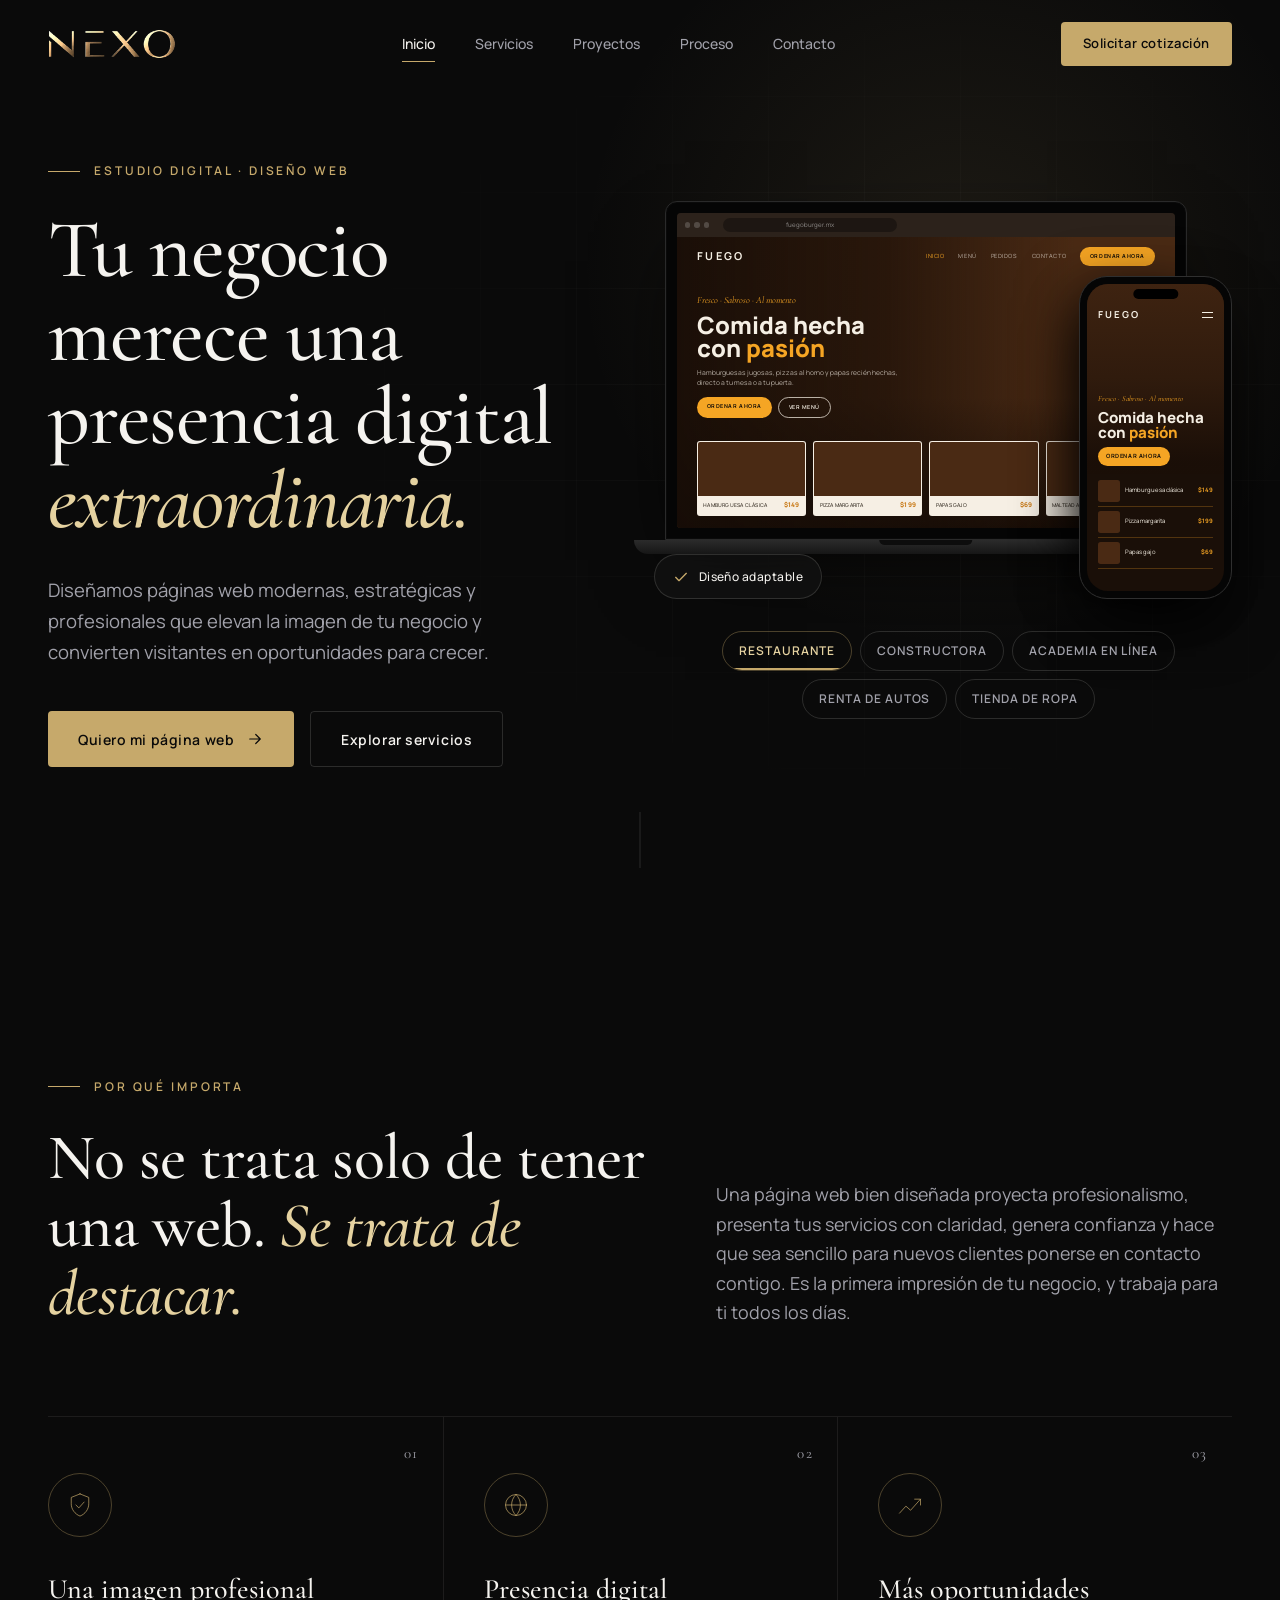
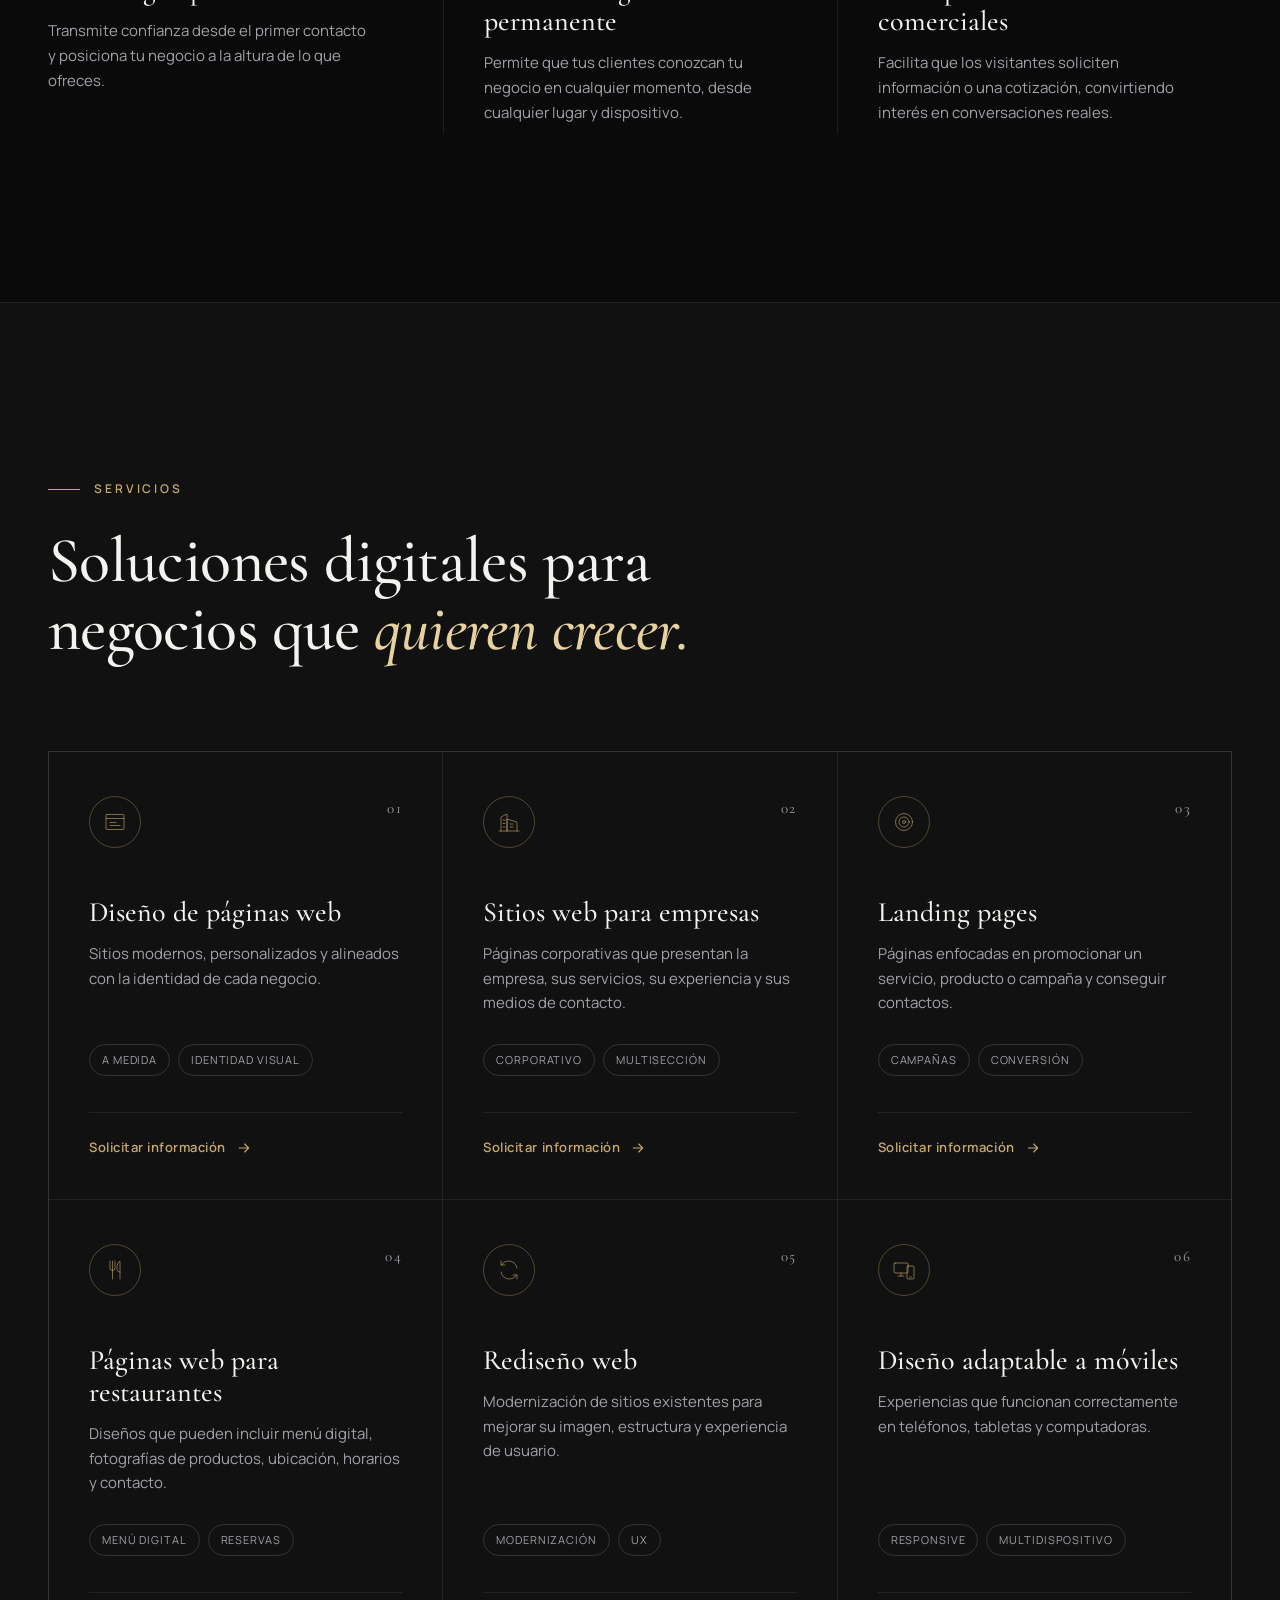
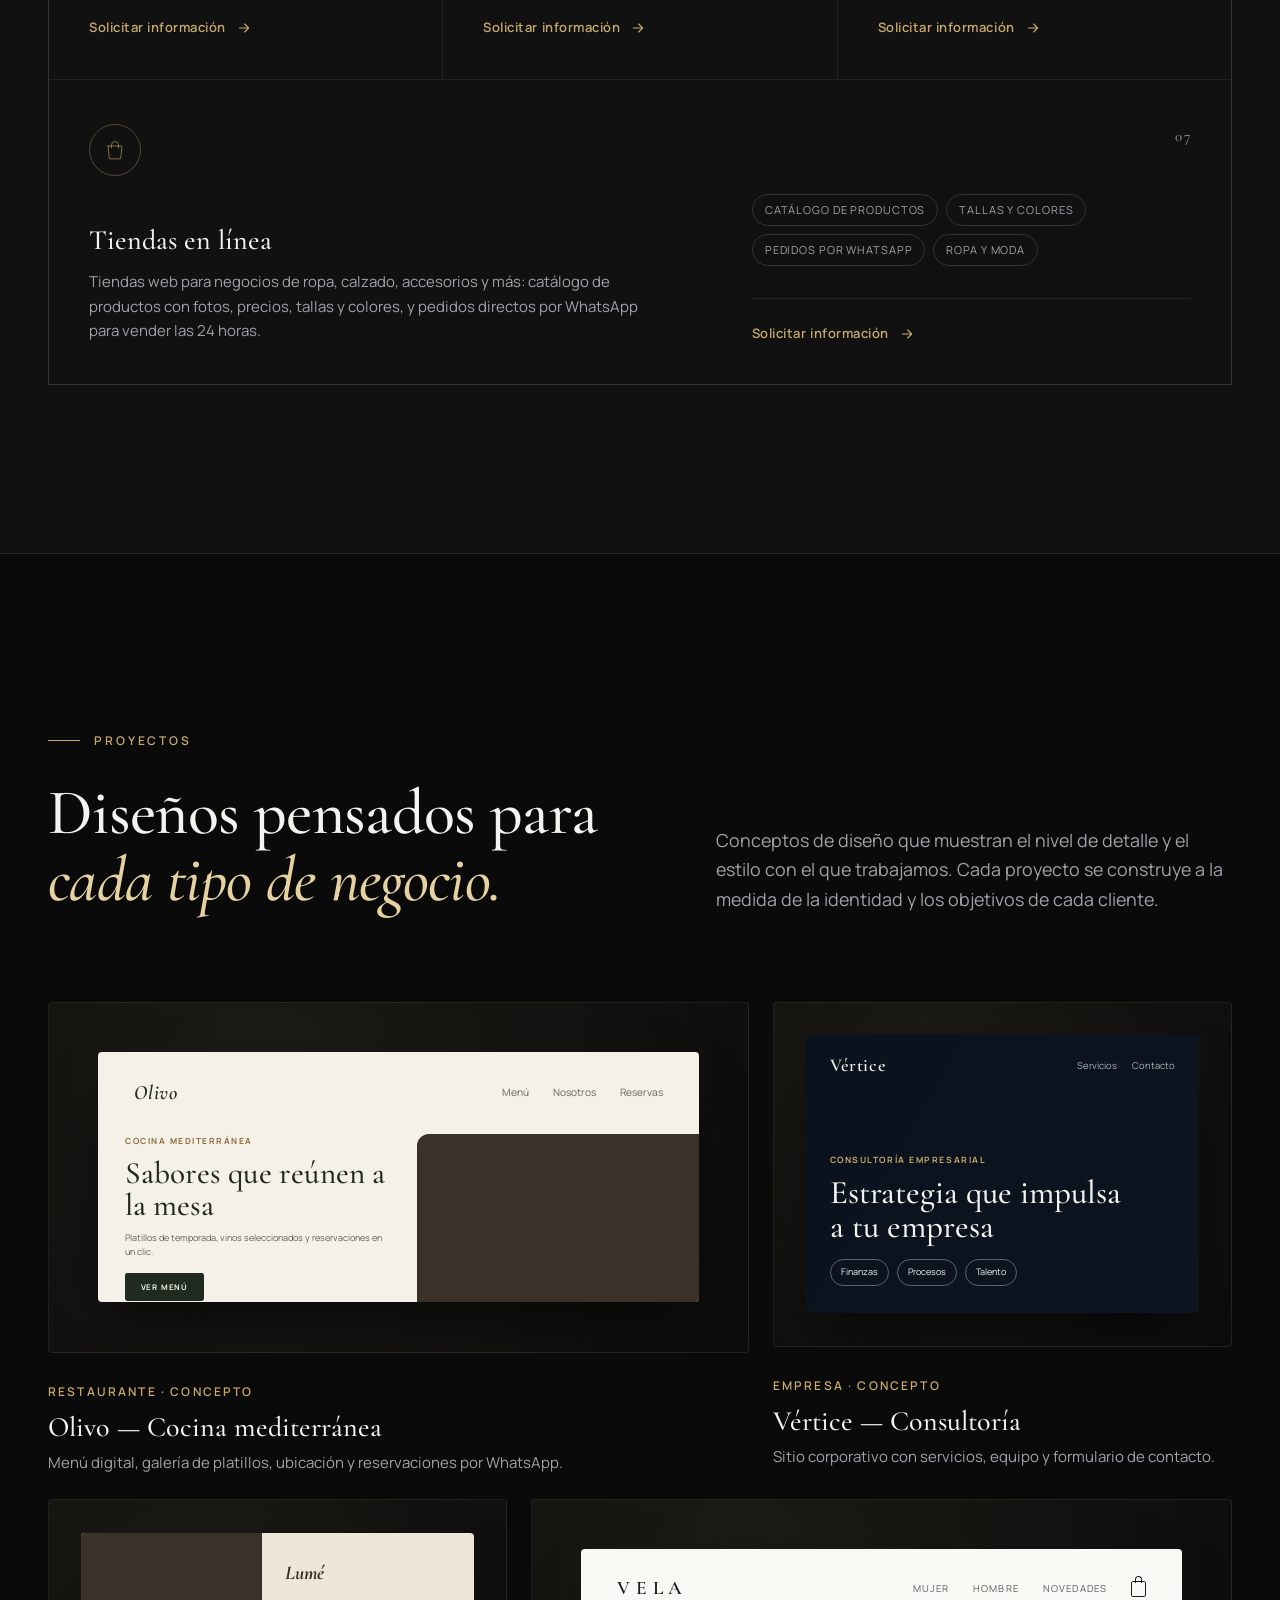
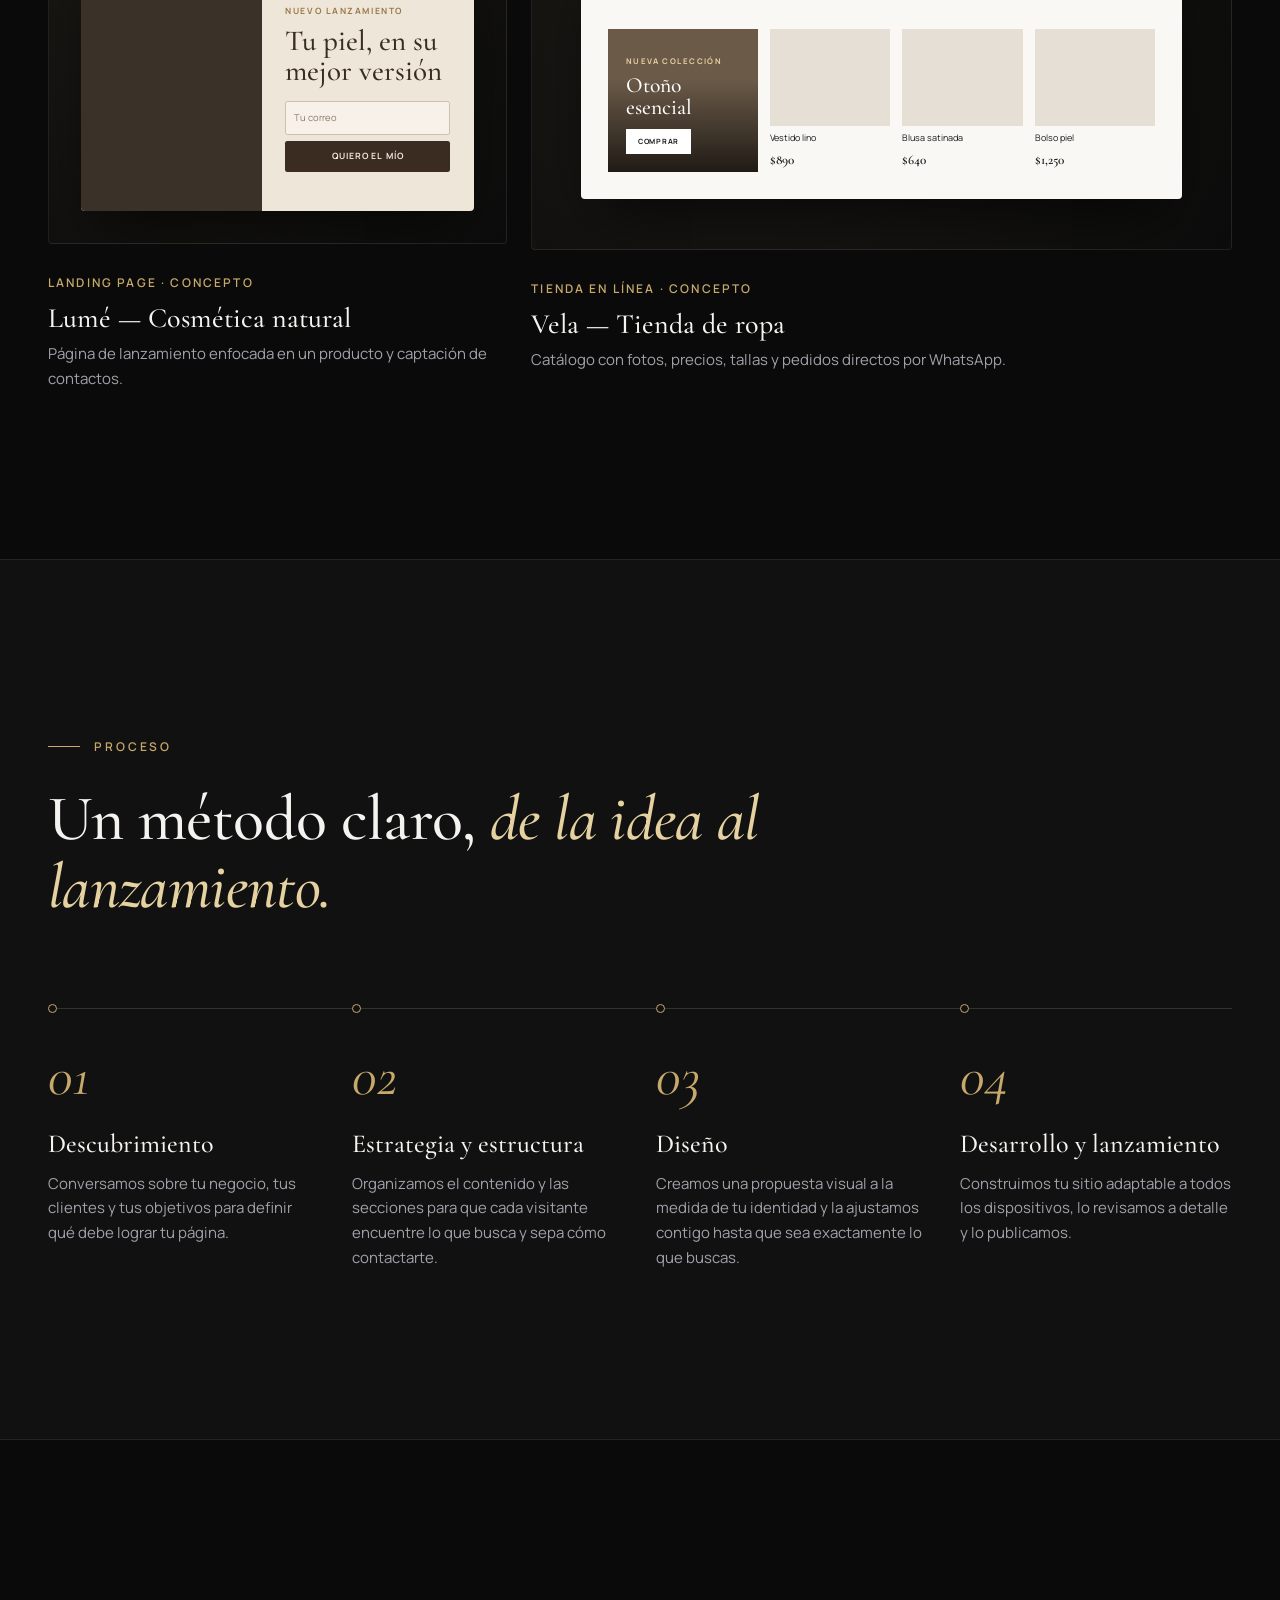
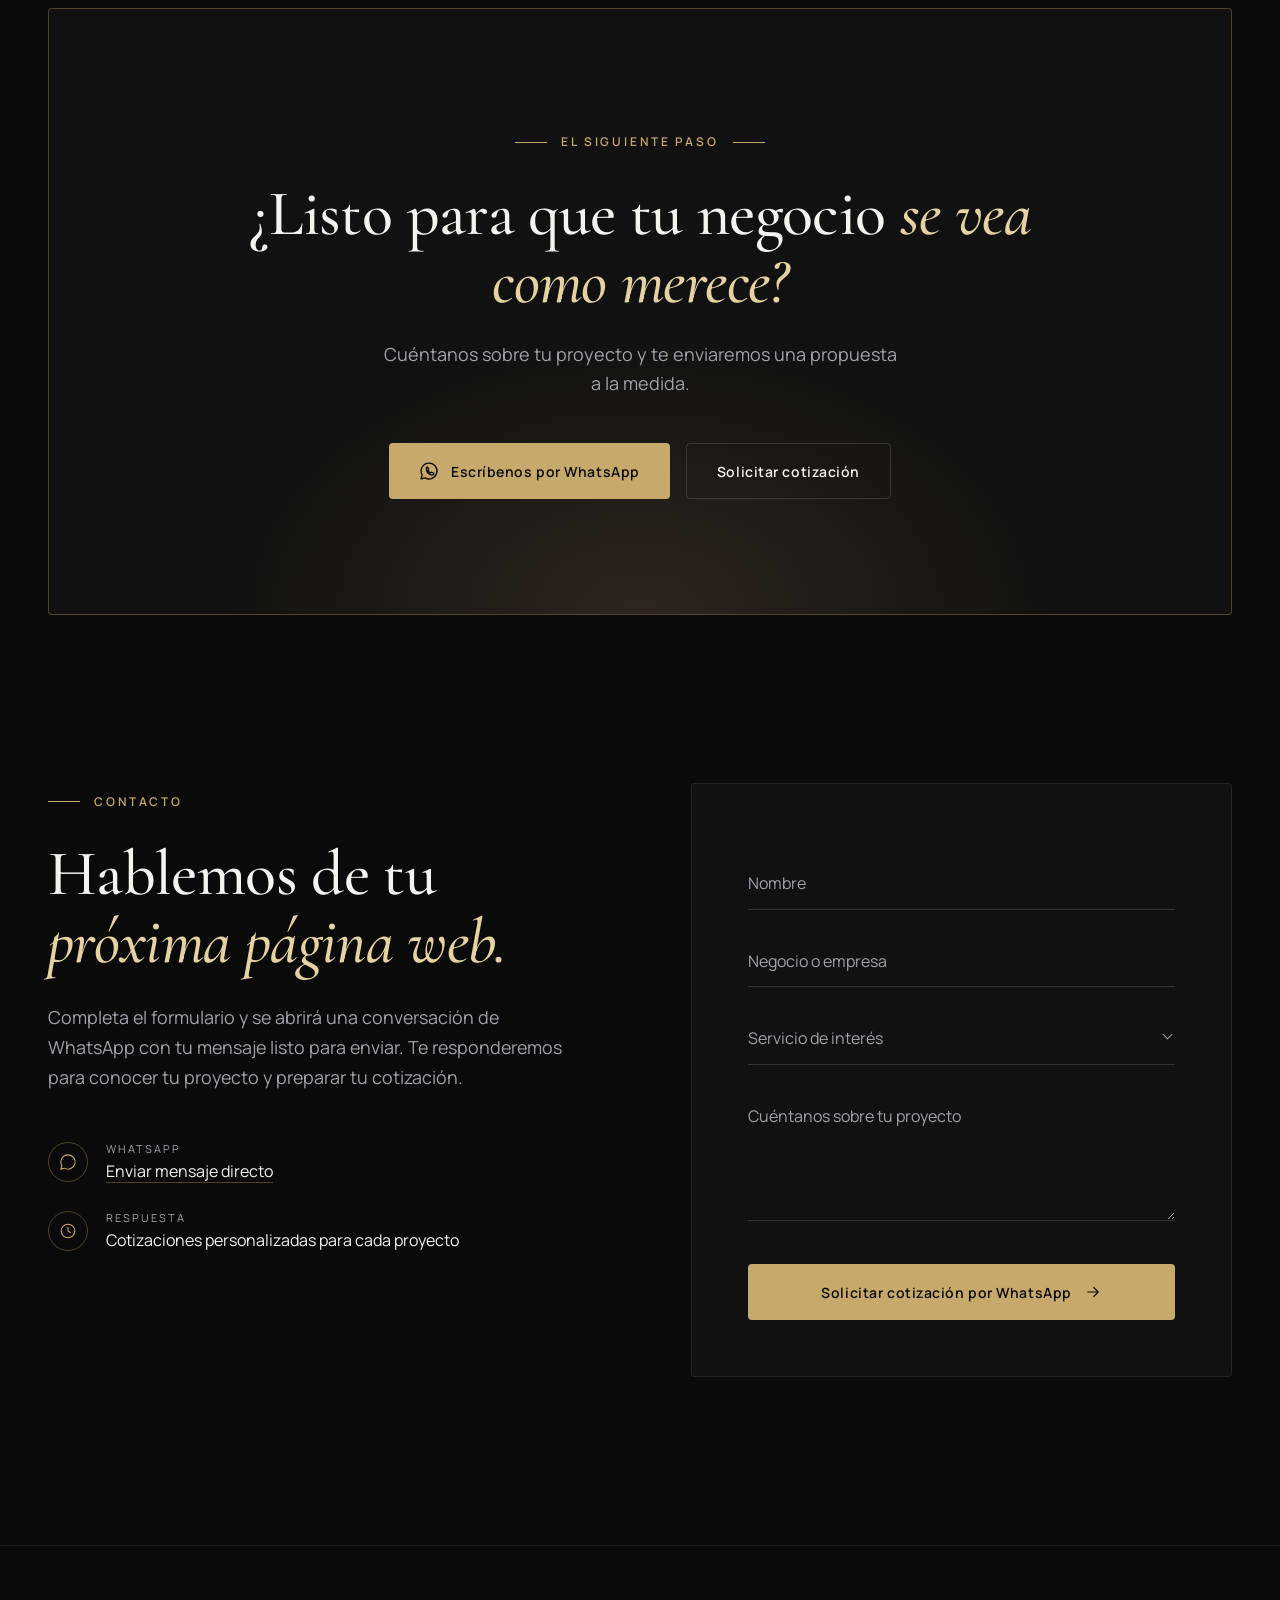
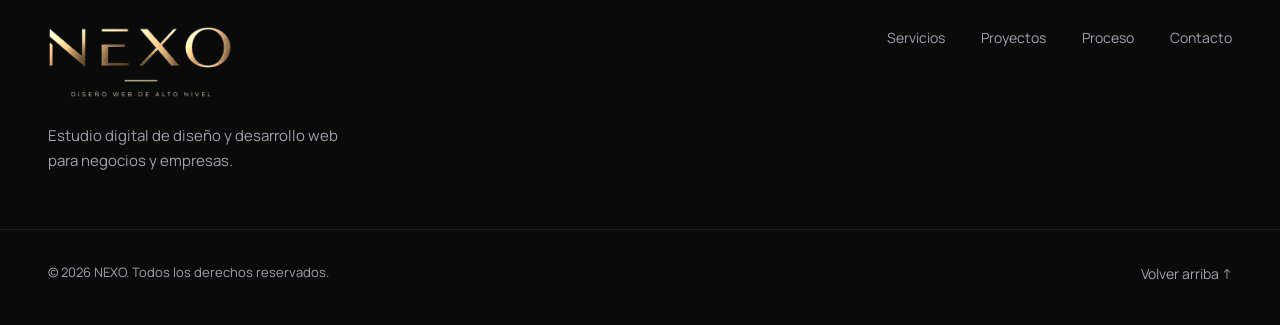
==== commit 6362c628: "Carrusel de estilos en el hero: restaurante, constructora, academia, autos y moda Las pantallas de l" ====
--- a/index.html
+++ b/index.html
@@ -77,59 +77,190 @@
           </div>
         </div>
 
-        <!-- Composición de dispositivos -->
-        <div class="devices reveal" data-delay="2" aria-hidden="true">
-          <div class="laptop">
-            <div class="laptop__screen">
-              <div class="site">
-                <div class="site__bar"><i></i><i></i><i></i><span class="site__url">brasa.mx</span></div>
-                <div class="site__hero" style="--img: url('https://images.unsplash.com/photo-1546833999-b9f581a1996d?auto=format&fit=crop&w=1100&q=70')">
-                  <div class="site__nav">
-                    <b class="site__logo">BRA<span>S</span>A</b>
-                    <span class="is-on">Inicio</span><span>Menú</span><span>Reservas</span><span>Contacto</span>
-                    <em class="site__btn">Reservar mesa</em>
+        <!-- Composición de dispositivos: carrusel de estilos de sitio -->
+        <div class="showcase reveal" data-delay="2">
+          <div class="devices" aria-hidden="true">
+            <div class="laptop">
+              <div class="laptop__screen">
+                <div class="site site--food is-active">
+                  <div class="site__bar"><i></i><i></i><i></i><span class="site__url">fuegoburger.mx</span></div>
+                  <div class="site__hero" style="--img: url('https://images.unsplash.com/photo-1568901346375-23c9450c58cd?auto=format&fit=crop&w=1100&q=70')">
+                    <div class="site__nav"><b class="site__logo">FUEGO</b><span class="is-on">Inicio</span><span>Menú</span><span>Pedidos</span><span>Contacto</span><em class="site__btn">Ordenar ahora</em></div>
+                    <div class="site__copy">
+                      <i>Fresco · Sabroso · Al momento</i>
+                      <h4>Comida hecha<br>con <span>pasión</span></h4>
+                      <p>Hamburguesas jugosas, pizzas al horno y papas recién hechas, directo a tu mesa o a tu puerta.</p>
+                      <div class="site__cta"><em>Ordenar ahora</em><u>Ver menú</u></div>
+                    </div>
+                    <div class="site__menu">
+                      <div class="dish"><div class="dish__img" style="--img: url('https://images.unsplash.com/photo-1568901346375-23c9450c58cd?auto=format&fit=crop&w=360&q=70')"></div><div class="dish__info"><span>Hamburguesa clásica</span><b>$149</b></div></div>
+                      <div class="dish"><div class="dish__img" style="--img: url('https://images.unsplash.com/photo-1565299624946-b28f40a0ae38?auto=format&fit=crop&w=360&q=70')"></div><div class="dish__info"><span>Pizza margarita</span><b>$199</b></div></div>
+                      <div class="dish"><div class="dish__img" style="--img: url('https://images.unsplash.com/photo-1573080496219-bb080dd4f877?auto=format&fit=crop&w=360&q=70')"></div><div class="dish__info"><span>Papas gajo</span><b>$69</b></div></div>
+                      <div class="dish"><div class="dish__img" style="--img: url('https://images.unsplash.com/photo-1572490122747-3968b75cc699?auto=format&fit=crop&w=360&q=70')"></div><div class="dish__info"><span>Malteada</span><b>$79</b></div></div>
+                    </div>
                   </div>
-                  <div class="site__copy">
-                    <i>Bienvenido a Brasa</i>
-                    <h4>Buena comida,<br><span>buen momento</span></h4>
-                    <p>Cortes a la parrilla, ingredientes frescos y un ambiente pensado para disfrutar.</p>
-                    <div class="site__cta"><em>Reservar mesa</em><u>Ver menú</u></div>
+                </div>
+                <div class="site site--build">
+                  <div class="site__bar"><i></i><i></i><i></i><span class="site__url">alturaconstructora.mx</span></div>
+                  <div class="site__hero" style="--img: url('https://images.unsplash.com/photo-1486406146926-c627a92ad1ab?auto=format&fit=crop&w=1100&q=70')">
+                    <div class="site__nav"><b class="site__logo">ALTURA</b><span class="is-on">Inicio</span><span>Servicios</span><span>Proyectos</span><span>Nosotros</span><em class="site__btn">Contacto</em></div>
+                    <div class="site__copy">
+                      <i>Ingeniería y construcción</i>
+                      <h4>Construimos el<br><span>futuro</span> de tu ciudad</h4>
+                      <p>Proyectos de infraestructura, edificios comerciales y desarrollo urbano con calidad y experiencia.</p>
+                      <div class="site__cta"><em>Conocer más</em><u>Ver proyectos</u></div>
+                    </div>
+                    <div class="site__menu">
+                      <div class="dish"><div class="dish__img" style="--img: url('https://images.unsplash.com/photo-1449157291145-7efd050a4d0e?auto=format&fit=crop&w=360&q=70')"></div><div class="dish__info"><span>Infraestructura</span><b>Ver más</b></div></div>
+                      <div class="dish"><div class="dish__img" style="--img: url('https://images.unsplash.com/photo-1545324418-cc1a3fa10c00?auto=format&fit=crop&w=360&q=70')"></div><div class="dish__info"><span>Edificios comerciales</span><b>Ver más</b></div></div>
+                      <div class="dish"><div class="dish__img" style="--img: url('https://images.unsplash.com/photo-1486406146926-c627a92ad1ab?auto=format&fit=crop&w=360&q=70')"></div><div class="dish__info"><span>Desarrollo urbano</span><b>Ver más</b></div></div>
+                      <div class="dish"><div class="dish__img" style="--img: url('https://images.unsplash.com/photo-1503387762-592deb58ef4e?auto=format&fit=crop&w=360&q=70')"></div><div class="dish__info"><span>Remodelación</span><b>Ver más</b></div></div>
+                    </div>
                   </div>
-                  <div class="site__menu">
-                    <div class="dish"><div class="dish__img" style="--img: url('https://images.unsplash.com/photo-1621996346565-e3dbc646d9a9?auto=format&fit=crop&w=360&q=70')"></div><div class="dish__info"><span>Pasta de la casa</span><b>$190</b></div></div>
-                    <div class="dish"><div class="dish__img" style="--img: url('https://images.unsplash.com/photo-1467003909585-2f8a72700288?auto=format&fit=crop&w=360&q=70')"></div><div class="dish__info"><span>Salmón glaseado</span><b>$285</b></div></div>
-                    <div class="dish"><div class="dish__img" style="--img: url('https://images.unsplash.com/photo-1555939594-58d7cb561ad1?auto=format&fit=crop&w=360&q=70')"></div><div class="dish__info"><span>Brochetas al grill</span><b>$240</b></div></div>
-                    <div class="dish"><div class="dish__img" style="--img: url('https://images.unsplash.com/photo-1565958011703-44f9829ba187?auto=format&fit=crop&w=360&q=70')"></div><div class="dish__info"><span>Postre del día</span><b>$120</b></div></div>
+                </div>
+                <div class="site site--academy">
+                  <div class="site__bar"><i></i><i></i><i></i><span class="site__url">vozsocial.academy</span></div>
+                  <div class="site__hero" style="--img: url('https://images.unsplash.com/photo-1573496359142-b8d87734a5a2?auto=format&fit=crop&w=1100&q=70')">
+                    <div class="site__nav"><b class="site__logo">VOZ SOCIAL</b><span class="is-on">Cursos</span><span>Membresía</span><span>Recursos</span><span>Opiniones</span><em class="site__btn">Únete</em></div>
+                    <div class="site__copy">
+                      <i>Academia para creadores</i>
+                      <h4>Crea. Crece.<br><span>Monetiza.</span></h4>
+                      <p>Plantillas, cursos y estrategias para creadores y negocios que quieren destacar en redes.</p>
+                      <div class="site__cta"><em>Prueba 7 días gratis</em><u>Ver membresías</u></div>
+                    </div>
+                    <div class="site__menu">
+                      <div class="dish"><div class="dish__img" style="--img: url('https://images.unsplash.com/photo-1611162617474-5b21e879e113?auto=format&fit=crop&w=360&q=70')"></div><div class="dish__info"><span>Plantillas</span><b>Ver más</b></div></div>
+                      <div class="dish"><div class="dish__img" style="--img: url('https://images.unsplash.com/photo-1611162616305-c69b3fa7fbe0?auto=format&fit=crop&w=360&q=70')"></div><div class="dish__info"><span>Reels y TikTok</span><b>Ver más</b></div></div>
+                      <div class="dish"><div class="dish__img" style="--img: url('https://images.unsplash.com/photo-1460925895917-afdab827c52f?auto=format&fit=crop&w=360&q=70')"></div><div class="dish__info"><span>Estrategia</span><b>Ver más</b></div></div>
+                      <div class="dish"><div class="dish__img" style="--img: url('https://images.unsplash.com/photo-1522202176988-66273c2fd55f?auto=format&fit=crop&w=360&q=70')"></div><div class="dish__info"><span>Cursos</span><b>Ver más</b></div></div>
+                    </div>
                   </div>
                 </div>
-              </div>
-            </div>
-            <div class="laptop__base"></div>
-          </div>
-
-          <div class="phone">
-            <div class="phone__notch"></div>
-            <div class="site site--phone">
-              <div class="site__hero" style="--img: url('https://images.unsplash.com/photo-1546833999-b9f581a1996d?auto=format&fit=crop&w=500&q=70')">
-                <div class="site__nav"><b class="site__logo">BRA<span>S</span>A</b><i class="site__burger"></i></div>
+                <div class="site site--cars">
+                  <div class="site__bar"><i></i><i></i><i></i><span class="site__url">rumborentacar.mx</span></div>
+                  <div class="site__hero" style="--img: url('https://images.unsplash.com/photo-1503376780353-7e6692767b70?auto=format&fit=crop&w=1100&q=70')">
+                    <div class="site__nav"><b class="site__logo">RUMBO</b><span class="is-on">Inicio</span><span>Flotilla</span><span>Servicios</span><span>Reservar</span><em class="site__btn">Reservar</em></div>
+                    <div class="site__copy">
+                      <i>Renta de autos premium</i>
+                      <h4>Tu viaje,<br><span>a otro nivel.</span></h4>
+                      <p>Autos confiables y servicio excepcional. Reserva en minutos y recibe tu auto donde lo necesites.</p>
+                      <div class="site__cta"><em>Reservar auto</em><u>Ver flotilla</u></div>
+                    </div>
+                    <div class="site__menu">
+                      <div class="dish"><div class="dish__img" style="--img: url('https://images.unsplash.com/photo-1494976388531-d1058494cdd8?auto=format&fit=crop&w=360&q=70')"></div><div class="dish__info"><span>Sedán</span><b>$850/día</b></div></div>
+                      <div class="dish"><div class="dish__img" style="--img: url('https://images.unsplash.com/photo-1519641471654-76ce0107ad1b?auto=format&fit=crop&w=360&q=70')"></div><div class="dish__info"><span>SUV</span><b>$1,200/día</b></div></div>
+                      <div class="dish"><div class="dish__img" style="--img: url('https://images.unsplash.com/photo-1552519507-da3b142c6e3d?auto=format&fit=crop&w=360&q=70')"></div><div class="dish__info"><span>Deportivo</span><b>$2,400/día</b></div></div>
+                      <div class="dish"><div class="dish__img" style="--img: url('https://images.unsplash.com/photo-1533473359331-0135ef1b58bf?auto=format&fit=crop&w=360&q=70')"></div><div class="dish__info"><span>Clásico</span><b>$1,600/día</b></div></div>
+                    </div>
+                  </div>
+                </div>
+                <div class="site site--fashion">
+                  <div class="site__bar"><i></i><i></i><i></i><span class="site__url">velastore.mx</span></div>
+                  <div class="site__hero" style="--img: url('https://images.unsplash.com/photo-1441986300917-64674bd600d8?auto=format&fit=crop&w=1100&q=70')">
+                    <div class="site__nav"><b class="site__logo">VELA</b><span class="is-on">Tienda</span><span>Colecciones</span><span>Nosotros</span><span>Contacto</span><em class="site__btn">Carrito</em></div>
+                    <div class="site__copy">
+                      <i>Nueva colección</i>
+                      <h4>Atemporal<br><span>por naturaleza</span></h4>
+                      <p>Prendas esenciales de calidad para un guardarropa moderno. Envíos a todo el país.</p>
+                      <div class="site__cta"><em>Comprar ahora</em><u>Ver colección</u></div>
+                    </div>
+                    <div class="site__menu">
+                      <div class="dish"><div class="dish__img" style="--img: url('https://images.unsplash.com/photo-1515886657613-9f3515b0c78f?auto=format&fit=crop&w=360&q=70')"></div><div class="dish__info"><span>Vestido lino</span><b>$890</b></div></div>
+                      <div class="dish"><div class="dish__img" style="--img: url('https://images.unsplash.com/photo-1490481651871-ab68de25d43d?auto=format&fit=crop&w=360&q=70')"></div><div class="dish__info"><span>Blusa satinada</span><b>$640</b></div></div>
+                      <div class="dish"><div class="dish__img" style="--img: url('https://images.unsplash.com/photo-1483985988355-763728e1935b?auto=format&fit=crop&w=360&q=70')"></div><div class="dish__info"><span>Bolso piel</span><b>$1,250</b></div></div>
+                      <div class="dish"><div class="dish__img" style="--img: url('https://images.unsplash.com/photo-1441986300917-64674bd600d8?auto=format&fit=crop&w=360&q=70')"></div><div class="dish__info"><span>Colección</span><b>Ver más</b></div></div>
+                    </div>
+                  </div>
+                </div>
+              </div>
+              <div class="laptop__base"></div>
+            </div>
+
+            <div class="phone">
+              <div class="phone__notch"></div>
+            <div class="site site--phone site--food is-active">
+              <div class="site__hero" style="--img: url('https://images.unsplash.com/photo-1568901346375-23c9450c58cd?auto=format&fit=crop&w=500&q=70')">
+                <div class="site__nav"><b class="site__logo">FUEGO</b><i class="site__burger"></i></div>
                 <div class="site__copy">
-                  <i>Bienvenido a Brasa</i>
-                  <h4>Buena comida, <span>buen momento</span></h4>
-                  <div class="site__cta"><em>Reservar mesa</em></div>
+                  <i>Fresco · Sabroso · Al momento</i>
+                  <h4>Comida hecha con <span>pasión</span></h4>
+                  <div class="site__cta"><em>Ordenar ahora</em></div>
                 </div>
               </div>
               <div class="site__list">
-                <div class="dish-row"><div class="dish__img" style="--img: url('https://images.unsplash.com/photo-1621996346565-e3dbc646d9a9?auto=format&fit=crop&w=160&q=70')"></div><span>Pasta de la casa</span><b>$190</b></div>
-                <div class="dish-row"><div class="dish__img" style="--img: url('https://images.unsplash.com/photo-1467003909585-2f8a72700288?auto=format&fit=crop&w=160&q=70')"></div><span>Salmón glaseado</span><b>$285</b></div>
-                <div class="dish-row"><div class="dish__img" style="--img: url('https://images.unsplash.com/photo-1565958011703-44f9829ba187?auto=format&fit=crop&w=160&q=70')"></div><span>Postre del día</span><b>$120</b></div>
-              </div>
-            </div>
-          </div>
-
-          <div class="devices__badge">
-            <svg viewBox="0 0 24 24"><path d="M4 12.5l5 5L20 6.5"/></svg>
-            Diseño adaptable
-          </div>
+                  <div class="dish-row"><div class="dish__img" style="--img: url('https://images.unsplash.com/photo-1568901346375-23c9450c58cd?auto=format&fit=crop&w=160&q=70')"></div><span>Hamburguesa clásica</span><b>$149</b></div>
+                  <div class="dish-row"><div class="dish__img" style="--img: url('https://images.unsplash.com/photo-1565299624946-b28f40a0ae38?auto=format&fit=crop&w=160&q=70')"></div><span>Pizza margarita</span><b>$199</b></div>
+                  <div class="dish-row"><div class="dish__img" style="--img: url('https://images.unsplash.com/photo-1573080496219-bb080dd4f877?auto=format&fit=crop&w=160&q=70')"></div><span>Papas gajo</span><b>$69</b></div>
+              </div>
+            </div>
+            <div class="site site--phone site--build">
+              <div class="site__hero" style="--img: url('https://images.unsplash.com/photo-1486406146926-c627a92ad1ab?auto=format&fit=crop&w=500&q=70')">
+                <div class="site__nav"><b class="site__logo">ALTURA</b><i class="site__burger"></i></div>
+                <div class="site__copy">
+                  <i>Ingeniería y construcción</i>
+                  <h4>Construimos el <span>futuro</span> de tu ciudad</h4>
+                  <div class="site__cta"><em>Conocer más</em></div>
+                </div>
+              </div>
+              <div class="site__list">
+                  <div class="dish-row"><div class="dish__img" style="--img: url('https://images.unsplash.com/photo-1449157291145-7efd050a4d0e?auto=format&fit=crop&w=160&q=70')"></div><span>Infraestructura</span><b>Ver más</b></div>
+                  <div class="dish-row"><div class="dish__img" style="--img: url('https://images.unsplash.com/photo-1545324418-cc1a3fa10c00?auto=format&fit=crop&w=160&q=70')"></div><span>Edificios comerciales</span><b>Ver más</b></div>
+                  <div class="dish-row"><div class="dish__img" style="--img: url('https://images.unsplash.com/photo-1486406146926-c627a92ad1ab?auto=format&fit=crop&w=160&q=70')"></div><span>Desarrollo urbano</span><b>Ver más</b></div>
+              </div>
+            </div>
+            <div class="site site--phone site--academy">
+              <div class="site__hero" style="--img: url('https://images.unsplash.com/photo-1573496359142-b8d87734a5a2?auto=format&fit=crop&w=500&q=70')">
+                <div class="site__nav"><b class="site__logo">VOZ SOCIAL</b><i class="site__burger"></i></div>
+                <div class="site__copy">
+                  <i>Academia para creadores</i>
+                  <h4>Crea. Crece. <span>Monetiza.</span></h4>
+                  <div class="site__cta"><em>Prueba 7 días gratis</em></div>
+                </div>
+              </div>
+              <div class="site__list">
+                  <div class="dish-row"><div class="dish__img" style="--img: url('https://images.unsplash.com/photo-1611162617474-5b21e879e113?auto=format&fit=crop&w=160&q=70')"></div><span>Plantillas</span><b>Ver más</b></div>
+                  <div class="dish-row"><div class="dish__img" style="--img: url('https://images.unsplash.com/photo-1611162616305-c69b3fa7fbe0?auto=format&fit=crop&w=160&q=70')"></div><span>Reels y TikTok</span><b>Ver más</b></div>
+                  <div class="dish-row"><div class="dish__img" style="--img: url('https://images.unsplash.com/photo-1460925895917-afdab827c52f?auto=format&fit=crop&w=160&q=70')"></div><span>Estrategia</span><b>Ver más</b></div>
+              </div>
+            </div>
+            <div class="site site--phone site--cars">
+              <div class="site__hero" style="--img: url('https://images.unsplash.com/photo-1503376780353-7e6692767b70?auto=format&fit=crop&w=500&q=70')">
+                <div class="site__nav"><b class="site__logo">RUMBO</b><i class="site__burger"></i></div>
+                <div class="site__copy">
+                  <i>Renta de autos premium</i>
+                  <h4>Tu viaje, <span>a otro nivel.</span></h4>
+                  <div class="site__cta"><em>Reservar auto</em></div>
+                </div>
+              </div>
+              <div class="site__list">
+                  <div class="dish-row"><div class="dish__img" style="--img: url('https://images.unsplash.com/photo-1494976388531-d1058494cdd8?auto=format&fit=crop&w=160&q=70')"></div><span>Sedán</span><b>$850/día</b></div>
+                  <div class="dish-row"><div class="dish__img" style="--img: url('https://images.unsplash.com/photo-1519641471654-76ce0107ad1b?auto=format&fit=crop&w=160&q=70')"></div><span>SUV</span><b>$1,200/día</b></div>
+                  <div class="dish-row"><div class="dish__img" style="--img: url('https://images.unsplash.com/photo-1552519507-da3b142c6e3d?auto=format&fit=crop&w=160&q=70')"></div><span>Deportivo</span><b>$2,400/día</b></div>
+              </div>
+            </div>
+            <div class="site site--phone site--fashion">
+              <div class="site__hero" style="--img: url('https://images.unsplash.com/photo-1441986300917-64674bd600d8?auto=format&fit=crop&w=500&q=70')">
+                <div class="site__nav"><b class="site__logo">VELA</b><i class="site__burger"></i></div>
+                <div class="site__copy">
+                  <i>Nueva colección</i>
+                  <h4>Atemporal <span>por naturaleza</span></h4>
+                  <div class="site__cta"><em>Comprar ahora</em></div>
+                </div>
+              </div>
+              <div class="site__list">
+                  <div class="dish-row"><div class="dish__img" style="--img: url('https://images.unsplash.com/photo-1515886657613-9f3515b0c78f?auto=format&fit=crop&w=160&q=70')"></div><span>Vestido lino</span><b>$890</b></div>
+                  <div class="dish-row"><div class="dish__img" style="--img: url('https://images.unsplash.com/photo-1490481651871-ab68de25d43d?auto=format&fit=crop&w=160&q=70')"></div><span>Blusa satinada</span><b>$640</b></div>
+                  <div class="dish-row"><div class="dish__img" style="--img: url('https://images.unsplash.com/photo-1483985988355-763728e1935b?auto=format&fit=crop&w=160&q=70')"></div><span>Bolso piel</span><b>$1,250</b></div>
+              </div>
+            </div>
+            </div>
+
+            <div class="devices__badge">
+              <svg viewBox="0 0 24 24"><path d="M4 12.5l5 5L20 6.5"/></svg>
+              Diseño adaptable
+            </div>
+          </div>
+          <div class="showcase__tabs" role="group" aria-label="Estilos de página web"><button type="button" class="showcase__tab is-active" data-slide="0">Restaurante</button><button type="button" class="showcase__tab" data-slide="1">Constructora</button><button type="button" class="showcase__tab" data-slide="2">Academia en línea</button><button type="button" class="showcase__tab" data-slide="3">Renta de autos</button><button type="button" class="showcase__tab" data-slide="4">Tienda de ropa</button></div>
         </div>
       </div>
 
--- a/css/styles.css
+++ b/css/styles.css
@@ -369,109 +369,180 @@
   width: 16px; height: 16px; fill: none; stroke: var(--gold); stroke-width: 2; stroke-linecap: round; stroke-linejoin: round;
 }
 
-/* Sitio de ejemplo dentro de los dispositivos (las fotos se cargan
-   desde Unsplash; si fallan queda el color de fondo de respaldo) */
+/* Sitios de ejemplo dentro de los dispositivos: un carrusel de estilos.
+   Las fotos se cargan desde Unsplash; si fallan queda el color de respaldo. */
 .laptop__screen, .phone { container-type: inline-size; }
+.phone > .site { position: absolute; inset: 7px; height: auto; }
 
 .site {
-  height: 100%;
+  /* Tema por defecto; cada .site--* lo sobrescribe */
+  --s-bg: #0e0b08; --s-text: #f5efe4; --s-muted: rgba(245,239,228,.72);
+  --s-accent: #C6A96B; --s-ink: #14100b; --s-photo: #2a1d12;
+  --s-card: rgba(14,11,8,.88); --s-line: rgba(198,169,107,.4);
+  --s-head: var(--serif); --s-weight: 500; --s-case: uppercase; --s-eyebrow: var(--serif);
+  --s-shade: rgba(10,8,6,.94); --s-radius: .4cqw;
+
+  position: absolute; inset: 2.2cqw;
   display: flex; flex-direction: column;
-  background: #0e0b08; color: #f5efe4;
+  background: var(--s-bg); color: var(--s-text);
   border-radius: 4px; overflow: hidden;
   font-family: var(--sans);
-}
+  opacity: 0; visibility: hidden;
+  transition: opacity 1s var(--ease), visibility 1s;
+}
+.site.is-active { opacity: 1; visibility: visible; }
+
 .site__bar {
   flex: none;
   display: flex; align-items: center; gap: .8cqw;
   padding: 1.1cqw 1.6cqw;
-  background: #1c1813;
-}
-.site__bar i { width: 1.1cqw; aspect-ratio: 1; border-radius: 50%; background: #3d362d; }
+  background: color-mix(in srgb, var(--s-bg) 80%, #fff 8%);
+}
+.site__bar i { width: 1.1cqw; aspect-ratio: 1; border-radius: 50%; background: rgba(255,255,255,.18); }
 .site__url {
   margin-left: 2cqw; flex: 0 1 36%;
-  font-size: 1.25cqw; color: #8c8174; text-align: center;
-  background: #0e0b08; border-radius: 2cqw; padding: .3cqw 1.5cqw;
+  font-size: 1.25cqw; color: rgba(255,255,255,.5); text-align: center;
+  background: rgba(0,0,0,.35); border-radius: 2cqw; padding: .3cqw 1.5cqw;
 }
 .site__hero {
   position: relative; flex: 1;
   display: flex; flex-direction: column;
-  background: #2a1d12 var(--img) center / cover no-repeat;
+  background: var(--s-photo) var(--img) center / cover no-repeat;
 }
 .site__hero::before {
   content: ""; position: absolute; inset: 0;
   background:
-    linear-gradient(90deg, rgba(10,8,6,.94) 0%, rgba(10,8,6,.7) 42%, rgba(10,8,6,.05) 80%),
-    linear-gradient(0deg, rgba(10,8,6,.95) 0%, rgba(10,8,6,0) 45%);
+    linear-gradient(90deg, var(--s-shade) 0%, color-mix(in srgb, var(--s-shade) 70%, transparent) 42%, transparent 80%),
+    linear-gradient(0deg, var(--s-shade) 0%, transparent 45%);
 }
 .site__hero > * { position: relative; }
 .site__nav { display: flex; align-items: center; gap: 2.8cqw; padding: 2cqw 4cqw; }
 .site__logo {
   margin-right: auto;
-  font-family: var(--serif); font-size: 2.3cqw; font-weight: 600; letter-spacing: .28em;
-}
-.site__logo span { color: var(--gold); }
-.site__nav > span { font-size: 1.15cqw; letter-spacing: .14em; text-transform: uppercase; color: rgba(245,239,228,.75); }
-.site__nav > span.is-on { color: var(--gold-light); }
+  font-family: var(--s-head); font-size: 2.2cqw; font-weight: 700; letter-spacing: .22em;
+}
+.site__nav > span { font-size: 1.15cqw; letter-spacing: .1em; text-transform: uppercase; color: var(--s-muted); }
+.site__nav > span.is-on { color: var(--s-accent); }
 .site__btn, .site__cta em {
   font-style: normal; font-weight: 700;
-  font-size: 1.1cqw; letter-spacing: .12em; text-transform: uppercase;
-  background: var(--gold); color: #14100b;
-  padding: 1cqw 2cqw; border-radius: .4cqw;
-}
-.site__copy { padding: 1.6cqw 4cqw 0; max-width: 56%; }
-.site__copy i { font-family: var(--serif); font-style: italic; font-size: 2cqw; color: var(--gold-light); }
+  font-size: 1.1cqw; letter-spacing: .1em; text-transform: uppercase;
+  background: var(--s-accent); color: var(--s-ink);
+  padding: 1cqw 2cqw; border-radius: var(--s-radius);
+}
+.site__copy { padding: 1.6cqw 4cqw 0; max-width: 58%; }
+.site__copy i { font-family: var(--s-eyebrow); font-style: italic; font-size: 1.9cqw; color: var(--s-accent); }
 .site__copy h4 {
   margin: .8cqw 0 1.4cqw;
-  font-family: var(--serif); font-weight: 500;
-  font-size: 4.8cqw; line-height: .98; text-transform: uppercase;
-}
-.site__copy h4 span { color: var(--gold); }
-.site__copy p { font-size: 1.35cqw; line-height: 1.55; color: rgba(245,239,228,.72); max-width: 88%; }
+  font-family: var(--s-head); font-weight: var(--s-weight);
+  font-size: 4.8cqw; line-height: .98; text-transform: var(--s-case);
+}
+.site__copy h4 span { color: var(--s-accent); }
+.site__copy p { font-size: 1.35cqw; line-height: 1.55; color: var(--s-muted); max-width: 88%; }
 .site__cta { display: flex; gap: 1.2cqw; margin-top: 1.8cqw; }
 .site__cta u {
   text-decoration: none; font-weight: 600;
-  font-size: 1.1cqw; letter-spacing: .12em; text-transform: uppercase;
-  padding: 1cqw 2cqw; border: 1px solid rgba(245,239,228,.45); border-radius: .4cqw;
+  font-size: 1.1cqw; letter-spacing: .1em; text-transform: uppercase;
+  padding: 1cqw 2cqw; border: 1px solid var(--s-muted); border-radius: var(--s-radius);
 }
 .site__menu {
   margin-top: auto;
   display: grid; grid-template-columns: repeat(4, 1fr); gap: 1.4cqw;
   padding: 2cqw 4cqw 2.4cqw;
 }
-.dish {
-  overflow: hidden;
-  background: rgba(14,11,8,.88);
-  border: 1px solid rgba(198,169,107,.4); border-radius: .6cqw;
-}
-.dish__img { aspect-ratio: 16 / 8; background: #3a2a1c var(--img) center / cover no-repeat; }
+.dish { overflow: hidden; background: var(--s-card); border: 1px solid var(--s-line); border-radius: .6cqw; }
+.dish__img { aspect-ratio: 16 / 8; background: var(--s-photo) var(--img) center / cover no-repeat; }
 .dish__info {
   display: flex; justify-content: space-between; align-items: baseline; gap: .6cqw;
   padding: .9cqw 1.1cqw;
   font-size: 1.05cqw; letter-spacing: .04em; text-transform: uppercase;
 }
-.dish__info b { font-family: var(--serif); font-size: 1.6cqw; font-weight: 600; color: var(--gold); }
+.dish__info b { font-family: var(--s-head); font-size: 1.3cqw; font-weight: 700; color: var(--s-accent); white-space: nowrap; }
+
+/* Temas */
+.site--food {
+  --s-bg: #1a0f08; --s-accent: #F5A524; --s-ink: #1a1208; --s-photo: #4a2a14;
+  --s-card: rgba(255,248,238,.96); --s-line: transparent;
+  --s-head: var(--sans); --s-weight: 800; --s-case: none; --s-eyebrow: var(--serif);
+  --s-shade: rgba(22,12,6,.92); --s-radius: 4cqw;
+}
+.site--food .dish__info { color: #1a1208; }
+.site--food .dish__info b { color: #c46d00; }
+.site--build {
+  --s-bg: #0a1a36; --s-accent: #3B82F6; --s-ink: #fff; --s-photo: #12305e;
+  --s-card: rgba(10,26,54,.92); --s-line: rgba(147,197,253,.3); --s-muted: rgba(226,236,255,.78);
+  --s-head: var(--serif); --s-weight: 500; --s-case: none; --s-eyebrow: var(--sans);
+  --s-shade: rgba(8,22,48,.92); --s-radius: .3cqw;
+}
+.site--build .site__copy i { font-style: normal; text-transform: uppercase; letter-spacing: .14em; font-size: 1.2cqw; }
+.site--build .dish__info b { color: #93c5fd; font-family: var(--sans); font-weight: 600; font-size: 1.05cqw; }
+.site--academy {
+  --s-bg: #0d1530; --s-accent: #E9C98B; --s-ink: #141a2e; --s-photo: #1d2752;
+  --s-card: rgba(13,21,48,.9); --s-line: rgba(233,201,139,.35); --s-muted: rgba(225,230,245,.75);
+  --s-head: var(--sans); --s-weight: 700; --s-case: uppercase;
+  --s-shade: rgba(11,17,40,.93); --s-radius: .4cqw;
+}
+.site--academy .site__copy h4 span { font-family: var(--serif); font-style: italic; font-weight: 500; text-transform: none; }
+.site--cars {
+  --s-bg: #0b0b0b; --s-accent: #F2B705; --s-ink: #111; --s-photo: #2b2b2b;
+  --s-card: rgba(17,17,17,.92); --s-line: rgba(255,255,255,.12);
+  --s-head: var(--sans); --s-weight: 800; --s-case: none; --s-eyebrow: var(--sans);
+  --s-shade: rgba(8,8,8,.93); --s-radius: .4cqw;
+}
+.site--cars .site__copy i { font-style: normal; text-transform: uppercase; letter-spacing: .14em; font-size: 1.2cqw; }
+.site--fashion {
+  --s-bg: #121110; --s-accent: #C9A978; --s-ink: #121110; --s-photo: #4a3d2e;
+  --s-card: rgba(18,17,16,.9); --s-line: rgba(201,169,120,.3);
+  --s-head: var(--serif); --s-weight: 500; --s-case: uppercase; --s-eyebrow: var(--sans);
+  --s-shade: rgba(18,17,16,.9); --s-radius: 0;
+}
+.site--fashion .site__copy i { font-style: normal; text-transform: uppercase; letter-spacing: .2em; font-size: 1.15cqw; }
+.site--fashion .site__logo { font-weight: 500; letter-spacing: .4em; }
 
 /* Versión teléfono: las medidas cqw se toman del ancho del teléfono */
 .site--phone { border-radius: 21px; }
 .site--phone .site__hero { flex: none; height: 62%; }
-.site--phone .site__hero::before { background: linear-gradient(0deg, rgba(10,8,6,1) 4%, rgba(10,8,6,.55) 45%, rgba(10,8,6,.25) 100%); }
+.site--phone .site__hero::before { background: linear-gradient(0deg, var(--s-shade) 6%, color-mix(in srgb, var(--s-shade) 55%, transparent) 50%, color-mix(in srgb, var(--s-shade) 25%, transparent) 100%); }
 .site--phone .site__nav { padding: 17cqw 8cqw 0; }
-.site--phone .site__logo { font-size: 8cqw; }
-.site__burger { width: 8cqw; height: 4cqw; border-top: 1px solid #f5efe4; border-bottom: 1px solid #f5efe4; }
+.site--phone .site__logo { font-size: 7cqw; }
+.site__burger { width: 8cqw; height: 4cqw; border-top: 1px solid currentColor; border-bottom: 1px solid currentColor; }
 .site--phone .site__copy { margin-top: auto; max-width: none; padding: 0 8cqw 6cqw; }
-.site--phone .site__copy i { font-size: 6.4cqw; }
-.site--phone .site__copy h4 { font-size: 12.5cqw; margin: 2cqw 0 0; }
+.site--phone .site__copy i { font-size: 5.6cqw; }
+.site--phone .site__copy h4 { font-size: 11cqw; margin: 2cqw 0 0; }
 .site--phone .site__cta { margin-top: 5cqw; }
-.site--phone .site__cta em { font-size: 4.4cqw; padding: 3.4cqw 6cqw; border-radius: 1.4cqw; }
+.site--phone .site__cta em { font-size: 4.2cqw; padding: 3.4cqw 6cqw; border-radius: 1.4cqw; }
+.site--phone.site--food .site__cta em { border-radius: 8cqw; }
 .site__list { display: grid; gap: 3cqw; padding: 4cqw 8cqw; }
 .dish-row {
   display: flex; align-items: center; gap: 4cqw;
-  font-size: 4.6cqw;
-  padding-bottom: 3cqw; border-bottom: 1px solid rgba(198,169,107,.25);
-}
+  font-size: 4.4cqw;
+  padding-bottom: 3cqw; border-bottom: 1px solid var(--s-line);
+}
+.site--food .dish-row { border-bottom-color: rgba(245,165,36,.25); }
 .dish-row .dish__img { width: 16cqw; aspect-ratio: 1; border-radius: 2cqw; flex: none; }
 .dish-row span { flex: 1; }
-.dish-row b { font-family: var(--serif); font-size: 6cqw; color: var(--gold); }
+.dish-row b { font-family: var(--s-head); font-size: 4.4cqw; font-weight: 700; color: var(--s-accent); white-space: nowrap; }
+
+/* Pestañas del carrusel */
+.showcase__tabs {
+  display: flex; flex-wrap: wrap; justify-content: center; gap: 8px;
+  margin-top: 32px;
+}
+.showcase__tab {
+  position: relative; overflow: hidden;
+  font-size: 12px; font-weight: 600; letter-spacing: .08em; text-transform: uppercase;
+  color: var(--gray);
+  padding: 9px 16px; border: 1px solid var(--line-strong); border-radius: 30px;
+  transition: color .4s var(--ease), border-color .4s var(--ease);
+}
+.showcase__tab:hover { color: var(--white); }
+.showcase__tab.is-active { color: var(--gold-light); border-color: var(--gold-line); }
+.showcase__tab.is-active::after {
+  content: ""; position: absolute; left: 0; bottom: 0; height: 2px; width: 100%;
+  background: var(--gold); transform-origin: left;
+  animation: tabProgress var(--slide-ms, 5000ms) linear forwards;
+}
+.showcase.is-paused .showcase__tab.is-active::after { animation-play-state: paused; }
+@keyframes tabProgress { from { transform: scaleX(0); } to { transform: scaleX(1); } }
 
 /* =========================================================
    SECCIONES
@@ -881,6 +952,7 @@
   .devices__badge { display: none; }
   .phone { border-radius: 18px; padding: 4px; }
   .site--phone { border-radius: 14px; }
+  .phone > .site { inset: 4px; }
 
   .services { grid-template-columns: 1fr; }
   .service--feature { grid-template-columns: 1fr; gap: 28px; }
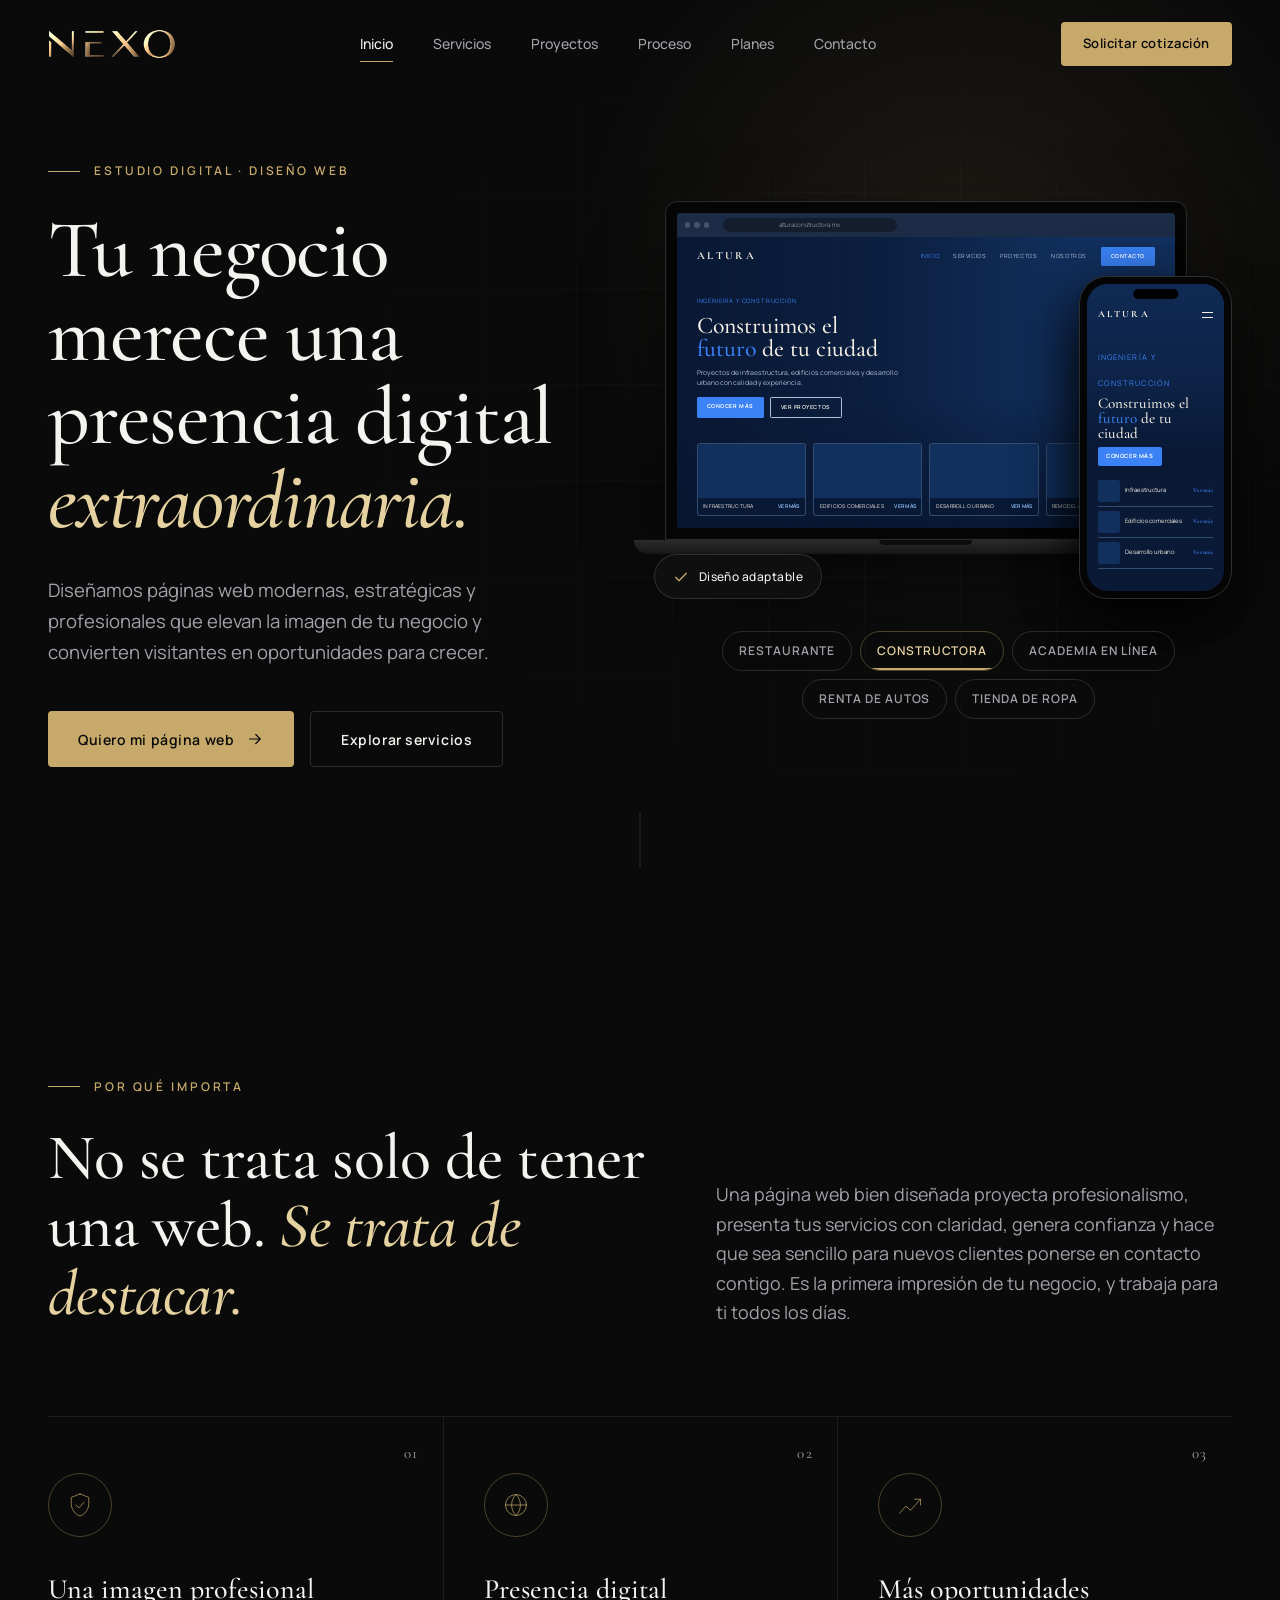
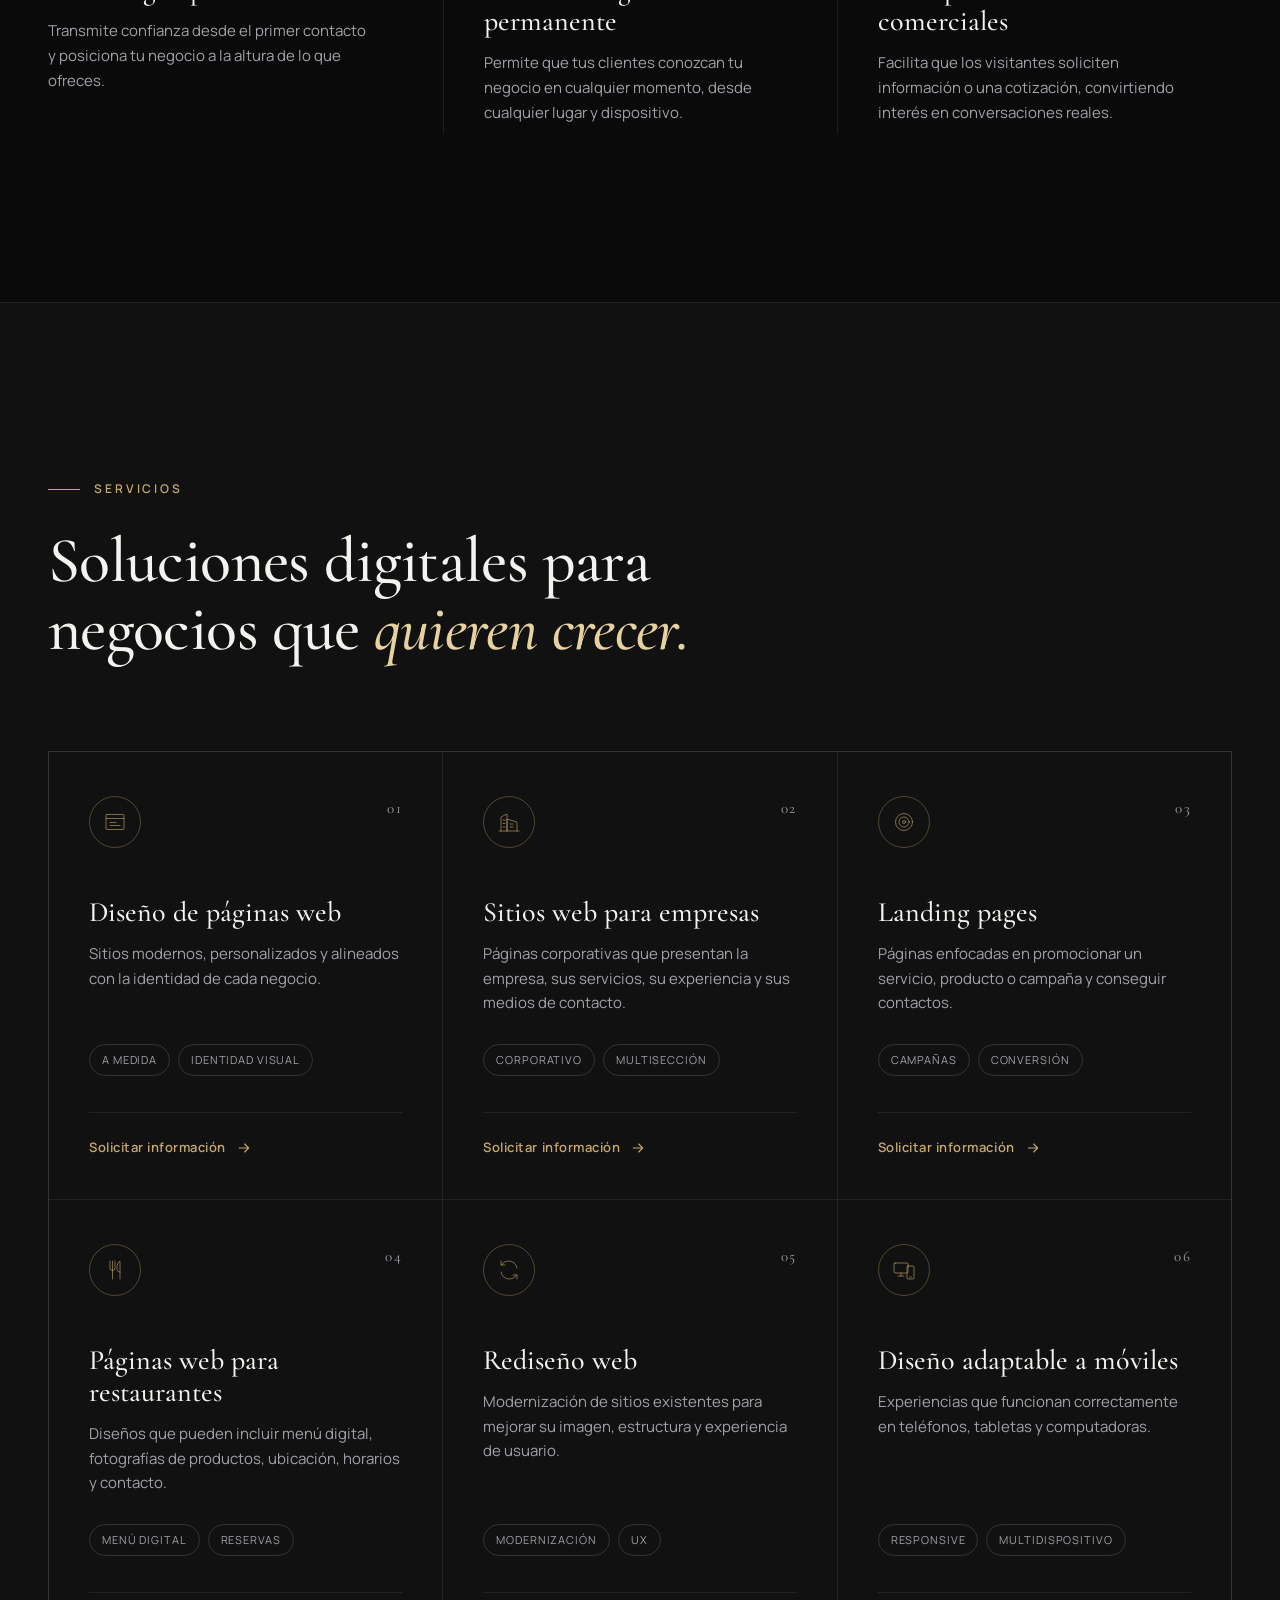
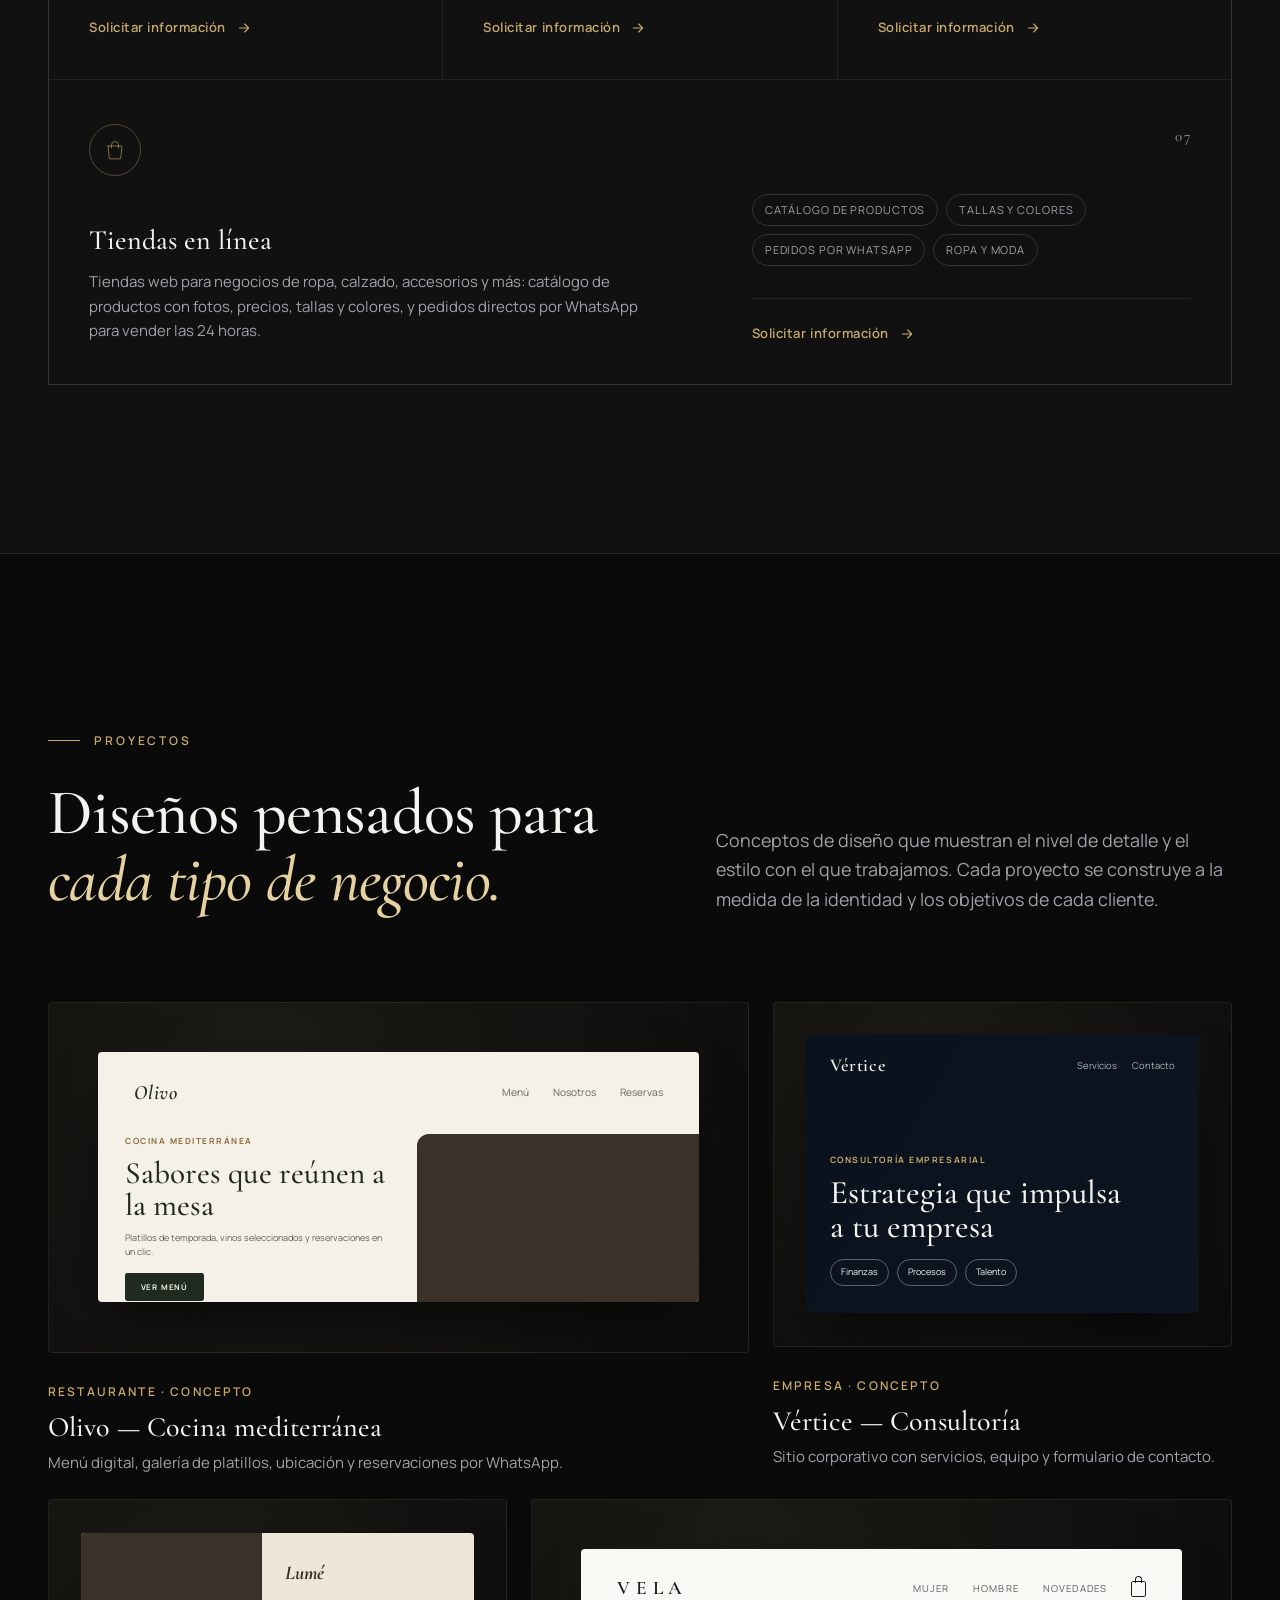
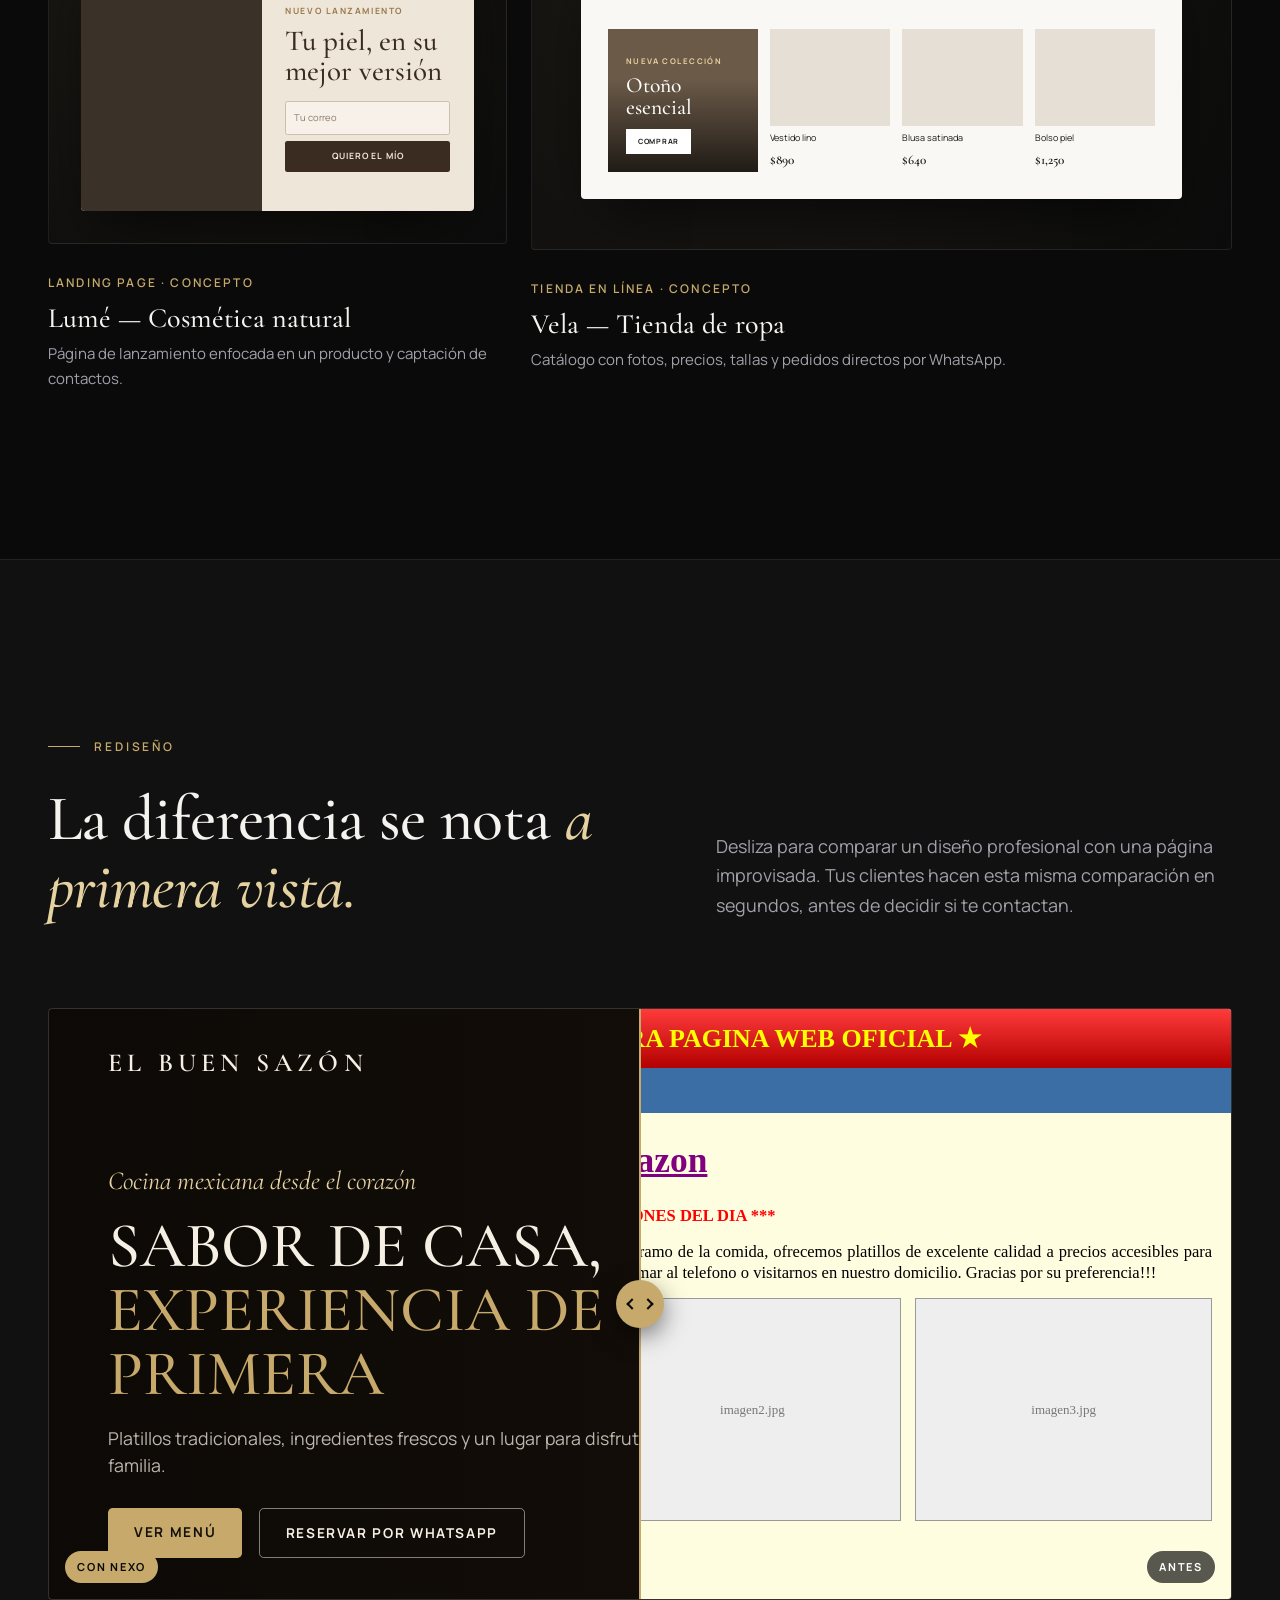
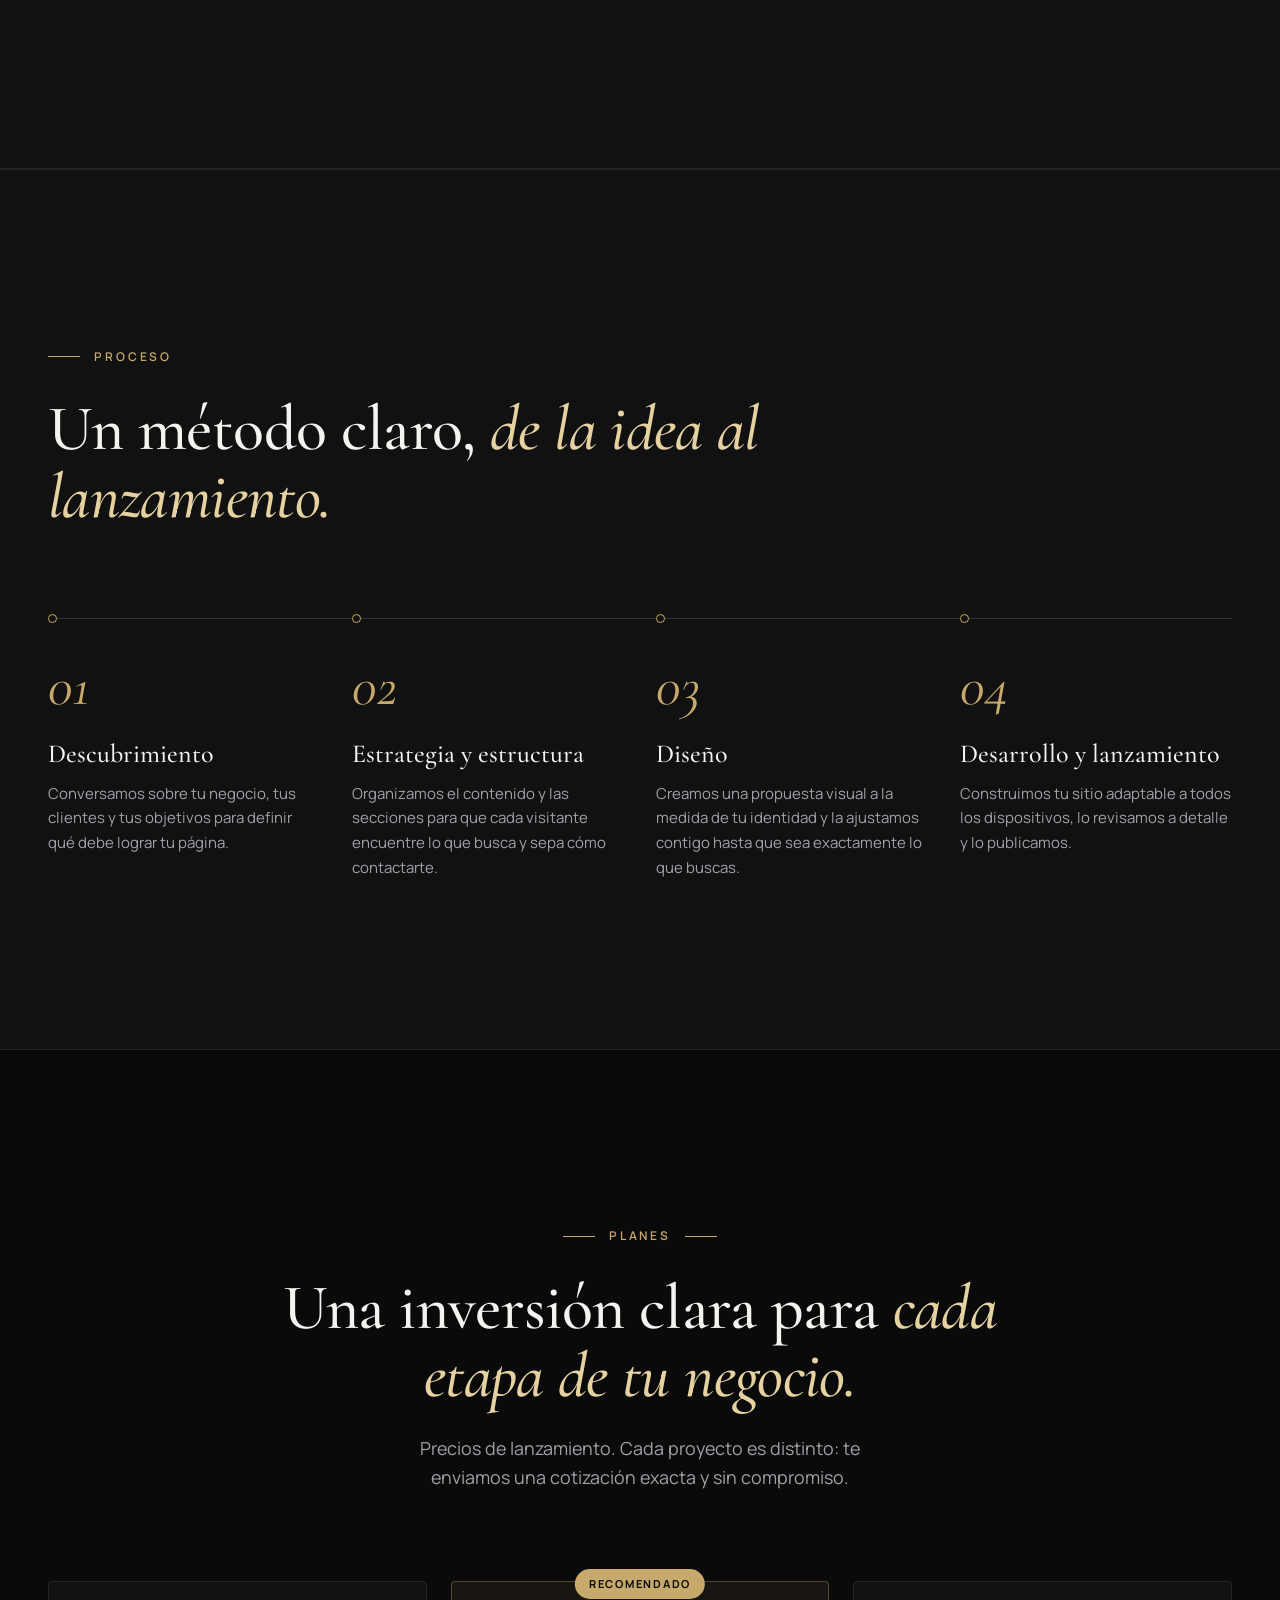
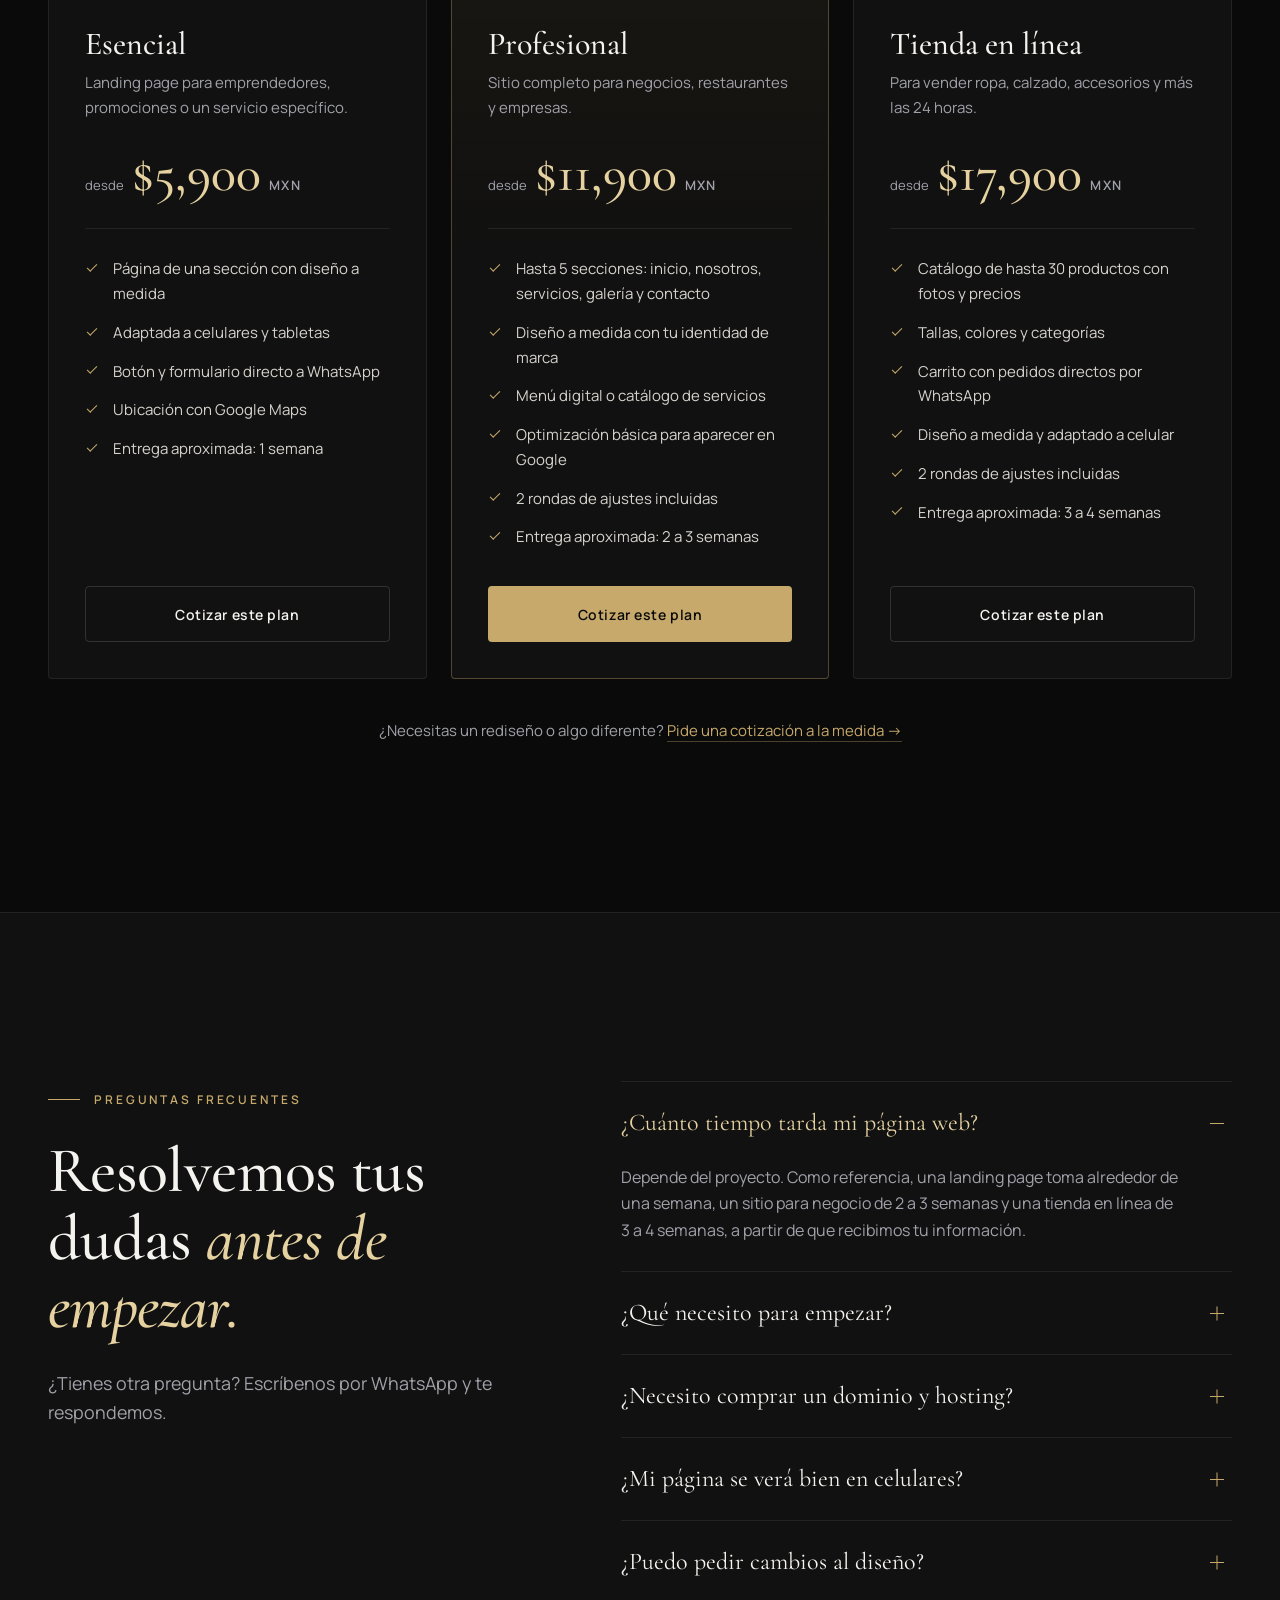
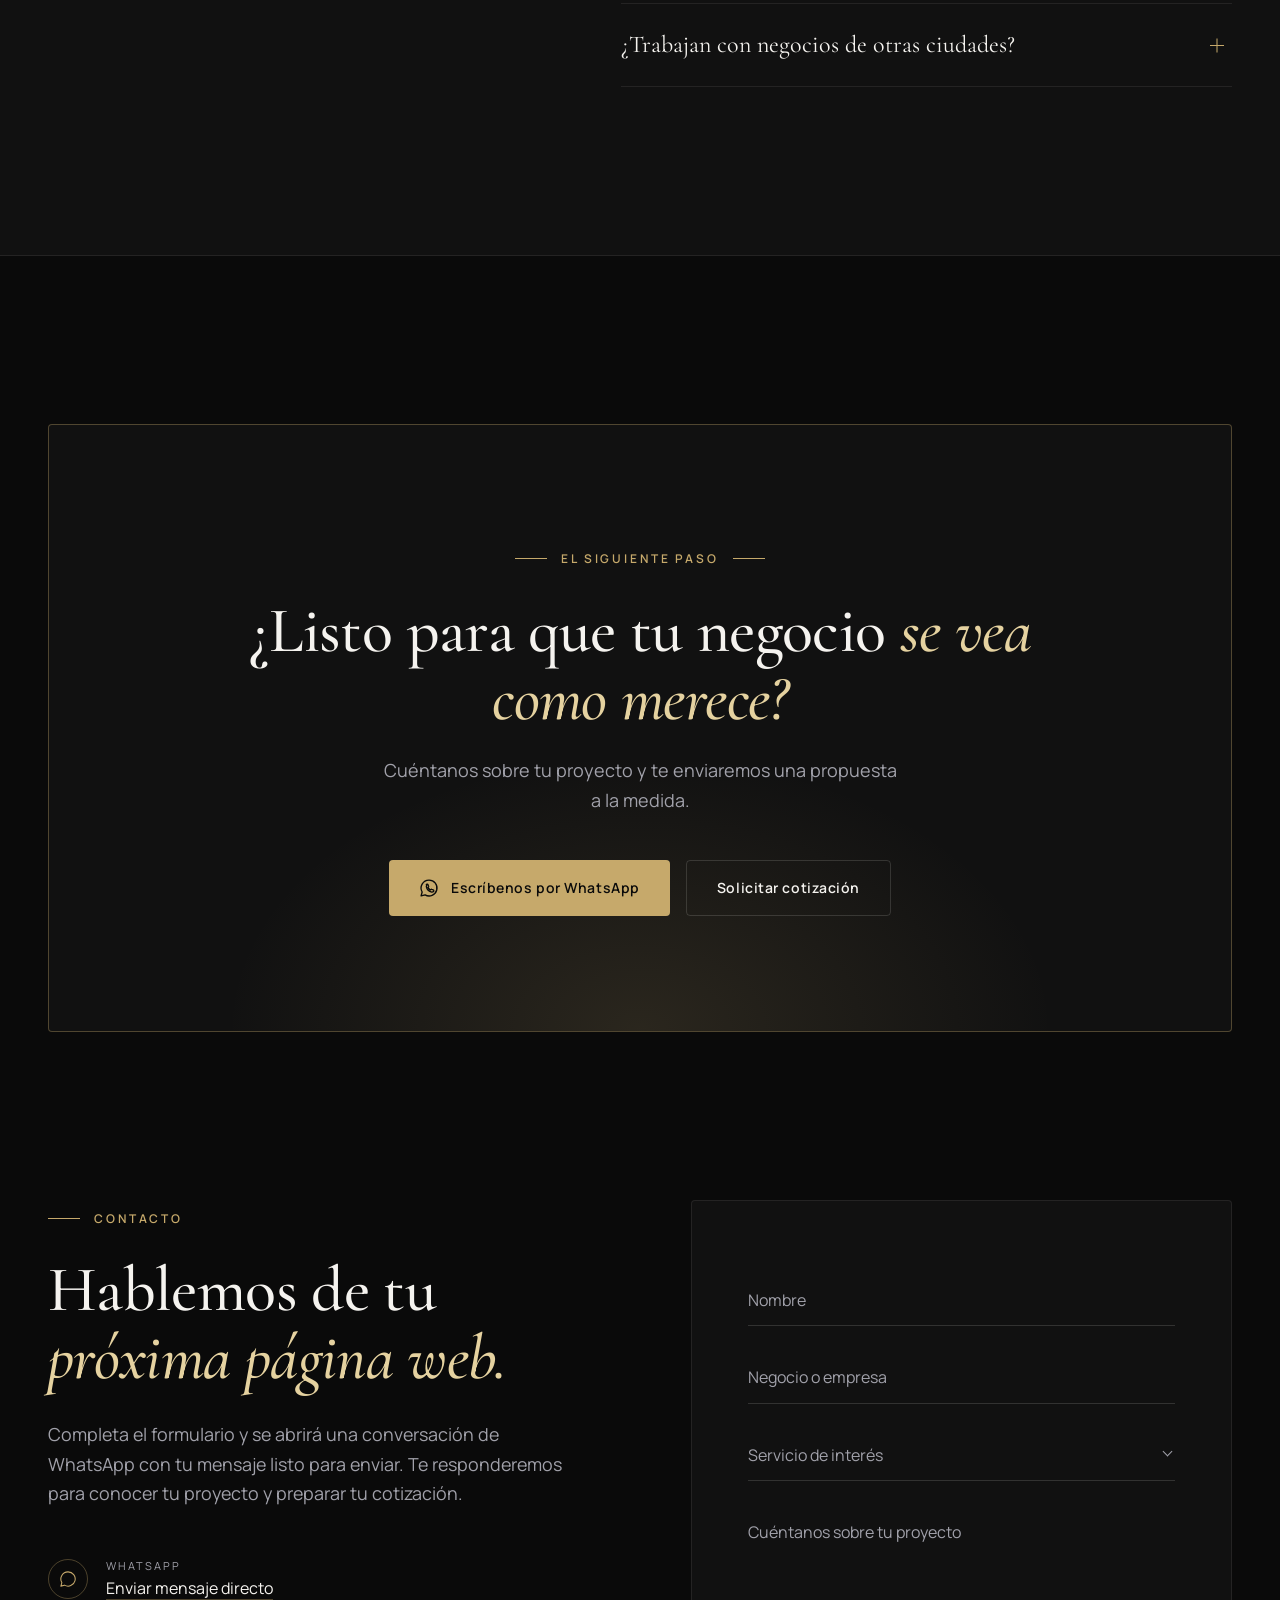
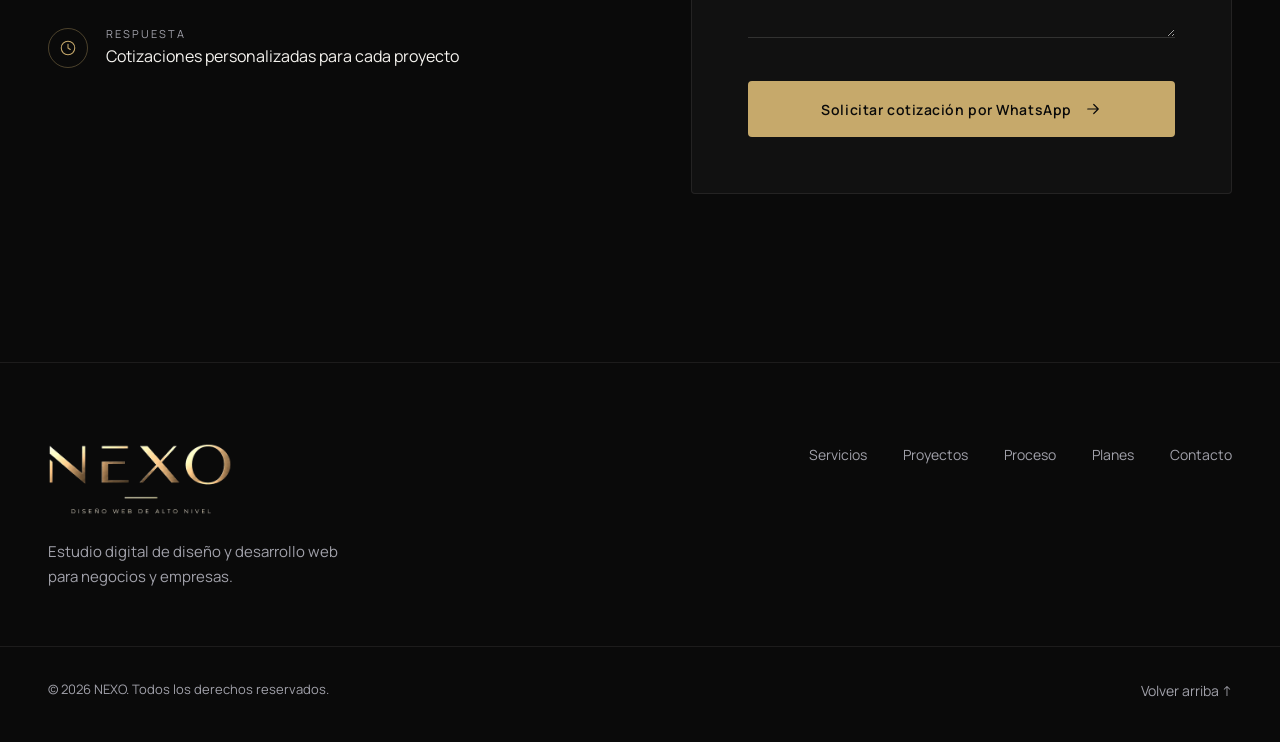
==== commit 82e61f15: "Agregar planes con precios, preguntas frecuentes y comparador antes/después Co-Authored-By: Claude O" ====
--- a/index.html
+++ b/index.html
@@ -30,6 +30,7 @@
         <a href="#servicios">Servicios</a>
         <a href="#proyectos">Proyectos</a>
         <a href="#proceso">Proceso</a>
+        <a href="#planes">Planes</a>
         <a href="#contacto">Contacto</a>
       </nav>
 
@@ -46,6 +47,7 @@
         <a href="#servicios">Servicios</a>
         <a href="#proyectos">Proyectos</a>
         <a href="#proceso">Proceso</a>
+        <a href="#planes">Planes</a>
         <a href="#contacto">Contacto</a>
       </nav>
       <a href="#contacto" class="btn btn--gold">Solicitar cotización</a>
@@ -495,6 +497,63 @@
               <p>Catálogo con fotos, precios, tallas y pedidos directos por WhatsApp.</p>
             </div>
           </article>
+        </div>
+      </div>
+    </section>
+
+    <!-- ============ ANTES / DESPUÉS ============ -->
+    <section class="section section--alt" id="rediseno">
+      <div class="container">
+        <div class="section__head section__head--split">
+          <div>
+            <p class="eyebrow reveal">Rediseño</p>
+            <h2 class="h2 reveal" data-delay="1">La diferencia se nota <em>a primera vista.</em></h2>
+          </div>
+          <p class="section__lead reveal" data-delay="2">
+            Desliza para comparar un diseño profesional con una página improvisada. Tus clientes hacen esta misma comparación en segundos, antes de decidir si te contactan.
+          </p>
+        </div>
+
+        <div class="compare reveal" id="compare" style="--pos: 50%">
+          <!-- Antes -->
+          <div class="compare__pane compare__before" aria-hidden="true">
+            <div class="old">
+              <div class="old__top">★ BIENVENIDOS A NUESTRA PAGINA WEB OFICIAL ★</div>
+              <div class="old__nav"><u>Inicio</u> | <u>Quienes somos</u> | <u>Productos</u> | <u>Galeria</u> | <u>Contactenos</u></div>
+              <div class="old__body">
+                <div class="old__side">
+                  <b>MENU</b>
+                  <u>» Promociones!!</u><u>» Ofertas</u><u>» Ubicacion</u><u>» Libro de visitas</u>
+                  <div class="old__counter">Visitas: 000127</div>
+                </div>
+                <div class="old__main">
+                  <h5>Restaurante El Buen Sazon</h5>
+                  <div class="old__marquee">*** PREGUNTE POR NUESTRAS PROMOCIONES DEL DIA ***</div>
+                  <p>Somos un restaurante con mucha experiencia en el ramo de la comida, ofrecemos platillos de excelente calidad a precios accesibles para toda la familia. Para mayor informacion favor de llamar al telefono o visitarnos en nuestro domicilio. Gracias por su preferencia!!!</p>
+                  <div class="old__imgs"><span>imagen1.jpg</span><span>imagen2.jpg</span><span>imagen3.jpg</span></div>
+                  <p class="old__foot">Pagina optimizada para Internet Explorer 6 · Resolucion 800x600</p>
+                </div>
+              </div>
+            </div>
+            <span class="compare__label">Antes</span>
+          </div>
+
+          <!-- Después -->
+          <div class="compare__pane compare__after" aria-hidden="true">
+            <div class="new" style="--img: url('https://images.unsplash.com/photo-1414235077428-338989a2e8c0?auto=format&fit=crop&w=1400&q=70')">
+              <div class="new__nav"><b>EL BUEN SAZÓN</b><span>Menú</span><span>Nosotros</span><span>Ubicación</span><em>Reservar</em></div>
+              <div class="new__copy">
+                <i>Cocina mexicana desde el corazón</i>
+                <h5>Sabor de casa,<br><span>experiencia de primera</span></h5>
+                <p>Platillos tradicionales, ingredientes frescos y un lugar para disfrutar en familia.</p>
+                <div><em>Ver menú</em><u>Reservar por WhatsApp</u></div>
+              </div>
+            </div>
+            <span class="compare__label compare__label--gold">Con NEXO</span>
+          </div>
+
+          <div class="compare__handle" aria-hidden="true"><span></span></div>
+          <input class="compare__range" type="range" min="0" max="100" value="50" aria-label="Deslizar para comparar antes y después">
         </div>
       </div>
     </section>
@@ -532,6 +591,103 @@
       </div>
     </section>
 
+    <!-- ============ PLANES ============ -->
+    <section class="section" id="planes">
+      <div class="container">
+        <div class="section__head section__head--center">
+          <p class="eyebrow reveal">Planes</p>
+          <h2 class="h2 reveal" data-delay="1">Una inversión clara para <em>cada etapa de tu negocio.</em></h2>
+          <p class="section__lead reveal" data-delay="2">Precios de lanzamiento. Cada proyecto es distinto: te enviamos una cotización exacta y sin compromiso.</p>
+        </div>
+
+        <div class="plans">
+          <article class="plan reveal">
+            <h3 class="plan__name">Esencial</h3>
+            <p class="plan__for">Landing page para emprendedores, promociones o un servicio específico.</p>
+            <div class="plan__price"><small>desde</small><strong>$5,900</strong><span>MXN</span></div>
+            <ul class="plan__list">
+              <li>Página de una sección con diseño a medida</li>
+              <li>Adaptada a celulares y tabletas</li>
+              <li>Botón y formulario directo a WhatsApp</li>
+              <li>Ubicación con Google Maps</li>
+              <li>Entrega aproximada: 1 semana</li>
+            </ul>
+            <a href="#contacto" class="btn btn--ghost btn--block" data-service="Landing page">Cotizar este plan</a>
+          </article>
+
+          <article class="plan plan--featured reveal" data-delay="1">
+            <span class="plan__badge">Recomendado</span>
+            <h3 class="plan__name">Profesional</h3>
+            <p class="plan__for">Sitio completo para negocios, restaurantes y empresas.</p>
+            <div class="plan__price"><small>desde</small><strong>$11,900</strong><span>MXN</span></div>
+            <ul class="plan__list">
+              <li>Hasta 5 secciones: inicio, nosotros, servicios, galería y contacto</li>
+              <li>Diseño a medida con tu identidad de marca</li>
+              <li>Menú digital o catálogo de servicios</li>
+              <li>Optimización básica para aparecer en Google</li>
+              <li>2 rondas de ajustes incluidas</li>
+              <li>Entrega aproximada: 2 a 3 semanas</li>
+            </ul>
+            <a href="#contacto" class="btn btn--gold btn--block" data-service="Sitio web para empresa">Cotizar este plan</a>
+          </article>
+
+          <article class="plan reveal" data-delay="2">
+            <h3 class="plan__name">Tienda en línea</h3>
+            <p class="plan__for">Para vender ropa, calzado, accesorios y más las 24 horas.</p>
+            <div class="plan__price"><small>desde</small><strong>$17,900</strong><span>MXN</span></div>
+            <ul class="plan__list">
+              <li>Catálogo de hasta 30 productos con fotos y precios</li>
+              <li>Tallas, colores y categorías</li>
+              <li>Carrito con pedidos directos por WhatsApp</li>
+              <li>Diseño a medida y adaptado a celular</li>
+              <li>2 rondas de ajustes incluidas</li>
+              <li>Entrega aproximada: 3 a 4 semanas</li>
+            </ul>
+            <a href="#contacto" class="btn btn--ghost btn--block" data-service="Tienda en línea">Cotizar este plan</a>
+          </article>
+        </div>
+
+        <p class="plans__note reveal">¿Necesitas un rediseño o algo diferente? <a href="#contacto" data-service="Rediseño web">Pide una cotización a la medida →</a></p>
+      </div>
+    </section>
+
+    <!-- ============ PREGUNTAS FRECUENTES ============ -->
+    <section class="section section--alt" id="preguntas">
+      <div class="container faq">
+        <div class="faq__intro">
+          <p class="eyebrow reveal">Preguntas frecuentes</p>
+          <h2 class="h2 reveal" data-delay="1">Resolvemos tus dudas <em>antes de empezar.</em></h2>
+          <p class="section__lead reveal" data-delay="2">¿Tienes otra pregunta? Escríbenos por WhatsApp y te respondemos.</p>
+        </div>
+        <div class="faq__list reveal" data-delay="1">
+          <details class="faq__item" open>
+            <summary>¿Cuánto tiempo tarda mi página web?</summary>
+            <p>Depende del proyecto. Como referencia, una landing page toma alrededor de una semana, un sitio para negocio de 2 a 3 semanas y una tienda en línea de 3 a 4 semanas, a partir de que recibimos tu información.</p>
+          </details>
+          <details class="faq__item">
+            <summary>¿Qué necesito para empezar?</summary>
+            <p>Tu logotipo, la información de tu negocio, fotografías de tus productos o servicios, tu número de WhatsApp y tus redes sociales. Si te falta algo, te orientamos para resolverlo.</p>
+          </details>
+          <details class="faq__item">
+            <summary>¿Necesito comprar un dominio y hosting?</summary>
+            <p>Sí. El dominio es la dirección de tu página (por ejemplo, tunegocio.com) y el hosting es donde se publica. Te asesoramos para contratarlos a nombre de tu negocio, para que siempre sean tuyos.</p>
+          </details>
+          <details class="faq__item">
+            <summary>¿Mi página se verá bien en celulares?</summary>
+            <p>Sí. Todas nuestras páginas se diseñan para verse y funcionar correctamente en teléfonos, tabletas y computadoras.</p>
+          </details>
+          <details class="faq__item">
+            <summary>¿Puedo pedir cambios al diseño?</summary>
+            <p>Sí. Revisamos la propuesta contigo y los planes Profesional y Tienda en línea incluyen 2 rondas de ajustes. Después del lanzamiento también podemos ayudarte con actualizaciones.</p>
+          </details>
+          <details class="faq__item">
+            <summary>¿Trabajan con negocios de otras ciudades?</summary>
+            <p>Sí. Todo el proceso puede hacerse a distancia por WhatsApp y videollamada, sin importar dónde esté tu negocio.</p>
+          </details>
+        </div>
+      </div>
+    </section>
+
     <!-- ============ CTA ============ -->
     <section class="cta">
       <div class="container">
@@ -620,6 +776,7 @@
         <a href="#servicios">Servicios</a>
         <a href="#proyectos">Proyectos</a>
         <a href="#proceso">Proceso</a>
+        <a href="#planes">Planes</a>
         <a href="#contacto">Contacto</a>
       </nav>
     </div>
--- a/css/styles.css
+++ b/css/styles.css
@@ -775,6 +775,177 @@
 .step h3 { font-family: var(--serif); font-weight: 500; font-size: 26px; line-height: 1.2; margin-bottom: 12px; }
 .step p { color: var(--gray); font-size: 15px; }
 
+/* ---------- Antes / después ---------- */
+
+.compare {
+  position: relative;
+  aspect-ratio: 16 / 8;
+  border: 1px solid var(--line-strong);
+  border-radius: var(--radius);
+  overflow: hidden;
+  container-type: inline-size;
+  user-select: none;
+}
+.compare__pane { position: absolute; inset: 0; }
+.compare__after { clip-path: inset(0 calc(100% - var(--pos)) 0 0); }
+.compare__label {
+  position: absolute; bottom: 16px; left: 16px; z-index: 2;
+  font-size: 11px; font-weight: 700; letter-spacing: .16em; text-transform: uppercase;
+  padding: 7px 12px; border-radius: 30px;
+  background: rgba(0,0,0,.65); color: #fff;
+}
+.compare__before .compare__label { left: auto; right: 16px; }
+.compare__label--gold { background: var(--gold); color: var(--black); }
+.compare__handle {
+  position: absolute; top: 0; bottom: 0; left: var(--pos); z-index: 3;
+  width: 2px; margin-left: -1px; background: var(--gold);
+  pointer-events: none;
+}
+.compare__handle span {
+  position: absolute; top: 50%; left: 50%; transform: translate(-50%, -50%);
+  width: 48px; height: 48px; border-radius: 50%;
+  background: var(--gold); box-shadow: 0 8px 24px rgba(0,0,0,.5);
+}
+.compare__handle span::before, .compare__handle span::after {
+  content: ""; position: absolute; top: 50%; width: 8px; height: 8px;
+  border-left: 2px solid var(--black); border-bottom: 2px solid var(--black);
+}
+.compare__handle span::before { left: 12px; transform: translateY(-50%) rotate(45deg); }
+.compare__handle span::after { right: 12px; transform: translateY(-50%) rotate(-135deg); }
+.compare__range {
+  position: absolute; inset: 0; z-index: 4;
+  width: 100%; height: 100%; margin: 0;
+  opacity: 0; cursor: ew-resize;
+}
+.compare:has(.compare__range:focus-visible) .compare__handle span { outline: 2px solid var(--white); outline-offset: 3px; }
+
+/* La página "antes": a propósito, anticuada */
+.old {
+  height: 100%;
+  background: #fffde0;
+  color: #000;
+  font-family: "Times New Roman", Times, serif;
+  font-size: 1.4cqw;
+}
+.old u { color: #0000ee; }
+.old__top {
+  background: linear-gradient(#ff3b3b, #b30000); color: #ffff00;
+  font: bold 2.2cqw "Comic Sans MS", "Comic Sans", cursive;
+  text-align: center; padding: 1.2cqw;
+}
+.old__nav { background: #3a6ea5; color: #fff; padding: .8cqw 1.4cqw; font-size: 1.3cqw; }
+.old__nav u { color: #fff; }
+.old__body { display: grid; grid-template-columns: 18% 1fr; gap: 1.6cqw; padding: 1.6cqw; }
+.old__side { display: flex; flex-direction: column; gap: .6cqw; padding: 1cqw; background: #c0c0c0; border: 2px outset #eee; }
+.old__counter { margin-top: 1cqw; font-family: monospace; background: #000; color: #0f0; padding: .4cqw; text-align: center; }
+.old__main h5 { margin: 0 0 1cqw; font-size: 3cqw; color: #800080; text-decoration: underline; }
+.old__marquee { color: #ff0000; font-weight: bold; margin-bottom: 1cqw; }
+.old__main p { margin: 0 0 1.2cqw; line-height: 1.3; text-align: justify; }
+.old__imgs { display: flex; gap: 1.2cqw; margin-bottom: 1.2cqw; }
+.old__imgs span {
+  flex: 1; aspect-ratio: 4 / 3;
+  display: grid; place-items: center;
+  border: 1px solid #999; background: #eee; color: #777; font-size: 1.1cqw;
+}
+.old__foot { font-size: 1cqw; color: #666; font-style: italic; }
+
+/* La página "después" */
+.new {
+  height: 100%;
+  position: relative;
+  display: flex; flex-direction: column;
+  background: #1d140c var(--img) center / cover no-repeat;
+  color: #f5efe4;
+}
+.new::before {
+  content: ""; position: absolute; inset: 0;
+  background: linear-gradient(90deg, rgba(12,9,6,.94) 0%, rgba(12,9,6,.7) 45%, rgba(12,9,6,.15) 100%);
+}
+.new > * { position: relative; }
+.new__nav { display: flex; align-items: center; gap: 3cqw; padding: 2.6cqw 5cqw; font-size: 1.2cqw; letter-spacing: .12em; text-transform: uppercase; }
+.new__nav b { margin-right: auto; font-family: var(--serif); font-size: 2.2cqw; letter-spacing: .2em; font-weight: 600; }
+.new__nav span { color: rgba(245,239,228,.75); }
+.new em, .new u {
+  font-style: normal; text-decoration: none; font-weight: 700;
+  font-size: 1.15cqw; letter-spacing: .12em; text-transform: uppercase;
+  padding: 1.1cqw 2.2cqw; border-radius: .4cqw;
+}
+.new em { background: var(--gold); color: #14100b; }
+.new u { border: 1px solid rgba(245,239,228,.5); }
+.new__copy { margin: auto 0; padding: 0 5cqw; max-width: 60%; }
+.new__copy i { font-family: var(--serif); font-size: 2.2cqw; color: var(--gold-light); }
+.new__copy h5 { margin: 1cqw 0 1.6cqw; font-family: var(--serif); font-weight: 500; font-size: 5.4cqw; line-height: 1; text-transform: uppercase; }
+.new__copy h5 span { color: var(--gold); }
+.new__copy p { font-family: var(--sans); font-size: 1.5cqw; line-height: 1.55; color: rgba(245,239,228,.75); margin-bottom: 2.4cqw; }
+.new__copy div { display: flex; gap: 1.4cqw; }
+
+/* ---------- Planes ---------- */
+
+.section__head--center { text-align: center; margin-left: auto; margin-right: auto; }
+.section__head--center .eyebrow::after { content: ""; width: 32px; height: 1px; background: var(--gold); }
+.section__head--center .section__lead { margin: 24px auto 0; }
+
+.plans { display: grid; grid-template-columns: repeat(3, 1fr); gap: 24px; align-items: stretch; }
+.plan {
+  position: relative;
+  display: flex; flex-direction: column;
+  padding: 44px 36px 36px;
+  background: var(--black-2);
+  border: 1px solid var(--line);
+  border-radius: var(--radius);
+  transition: border-color .5s var(--ease), transform .5s var(--ease);
+}
+.plan:hover { border-color: var(--line-strong); transform: translateY(-4px); }
+.plan--featured { border-color: var(--gold-line); background: linear-gradient(180deg, rgba(198,169,107,.08), var(--black-2) 40%); }
+.plan--featured:hover { border-color: var(--gold); }
+.plan__badge {
+  position: absolute; top: -13px; left: 50%; transform: translateX(-50%);
+  font-size: 11px; font-weight: 700; letter-spacing: .16em; text-transform: uppercase;
+  padding: 6px 14px; border-radius: 30px; background: var(--gold); color: var(--black);
+}
+.plan__name { font-family: var(--serif); font-weight: 500; font-size: 32px; line-height: 1.1; }
+.plan__for { color: var(--gray); font-size: 15px; margin: 10px 0 28px; min-height: 3.3em; }
+.plan__price { display: flex; align-items: baseline; gap: 8px; padding-bottom: 28px; margin-bottom: 28px; border-bottom: 1px solid var(--line); }
+.plan__price small { font-size: 13px; color: var(--gray); }
+.plan__price strong { font-family: var(--serif); font-weight: 500; font-size: 52px; line-height: 1; color: var(--gold-light); }
+.plan__price span { font-size: 13px; font-weight: 600; letter-spacing: .1em; color: var(--gray); }
+.plan__list { display: grid; gap: 14px; margin-bottom: 36px; }
+.plan__list li { position: relative; padding-left: 28px; font-size: 15px; color: #d6d3cd; }
+.plan__list li::before {
+  content: ""; position: absolute; left: 2px; top: .45em;
+  width: 10px; height: 5px;
+  border-left: 1.5px solid var(--gold); border-bottom: 1.5px solid var(--gold);
+  transform: rotate(-45deg);
+}
+.plan .btn { margin-top: auto; }
+.plans__note { text-align: center; margin-top: 40px; color: var(--gray); font-size: 15px; }
+.plans__note a { color: var(--gold); border-bottom: 1px solid var(--gold-line); transition: color .4s, border-color .4s; }
+.plans__note a:hover { color: var(--gold-light); border-color: var(--gold-light); }
+
+/* ---------- Preguntas frecuentes ---------- */
+
+.faq { display: grid; grid-template-columns: 1fr 1.3fr; gap: clamp(48px, 8vw, 120px); align-items: start; }
+.faq .section__lead { margin-top: 28px; }
+.faq__list { border-top: 1px solid var(--line); }
+.faq__item { border-bottom: 1px solid var(--line); }
+.faq__item summary {
+  position: relative;
+  list-style: none; cursor: pointer;
+  padding: 26px 48px 26px 0;
+  font-family: var(--serif); font-size: 24px; line-height: 1.25;
+  transition: color .4s var(--ease);
+}
+.faq__item summary::-webkit-details-marker { display: none; }
+.faq__item summary::before, .faq__item summary::after {
+  content: ""; position: absolute; right: 8px; top: 50%;
+  width: 14px; height: 1px; background: var(--gold);
+  transition: transform .4s var(--ease);
+}
+.faq__item summary::after { transform: rotate(90deg); }
+.faq__item[open] summary::after { transform: rotate(0deg); }
+.faq__item summary:hover, .faq__item[open] summary { color: var(--gold-light); }
+.faq__item p { color: var(--gray); font-size: 16px; padding: 0 48px 28px 0; max-width: 640px; }
+
 /* ---------- CTA ---------- */
 
 .cta { padding: var(--section) 0 0; }
@@ -942,6 +1113,9 @@
   .project--wide .project__visual { aspect-ratio: 4 / 3; }
 
   .contact { grid-template-columns: 1fr; }
+  .plans { grid-template-columns: 1fr; max-width: 520px; margin: 0 auto; gap: 40px; }
+  .faq { grid-template-columns: 1fr; }
+  .compare { aspect-ratio: 4 / 3; }
 }
 
 @media (max-width: 640px) {
@@ -965,6 +1139,8 @@
   .step::before { right: 0; }
 
   .cta__actions .btn { width: 100%; }
+  .plan { padding: 40px 24px 28px; }
+  .faq__item summary { font-size: 21px; }
 
   .footer__bottom { flex-direction: column; }
   .wa-float { right: 16px; bottom: 16px; }
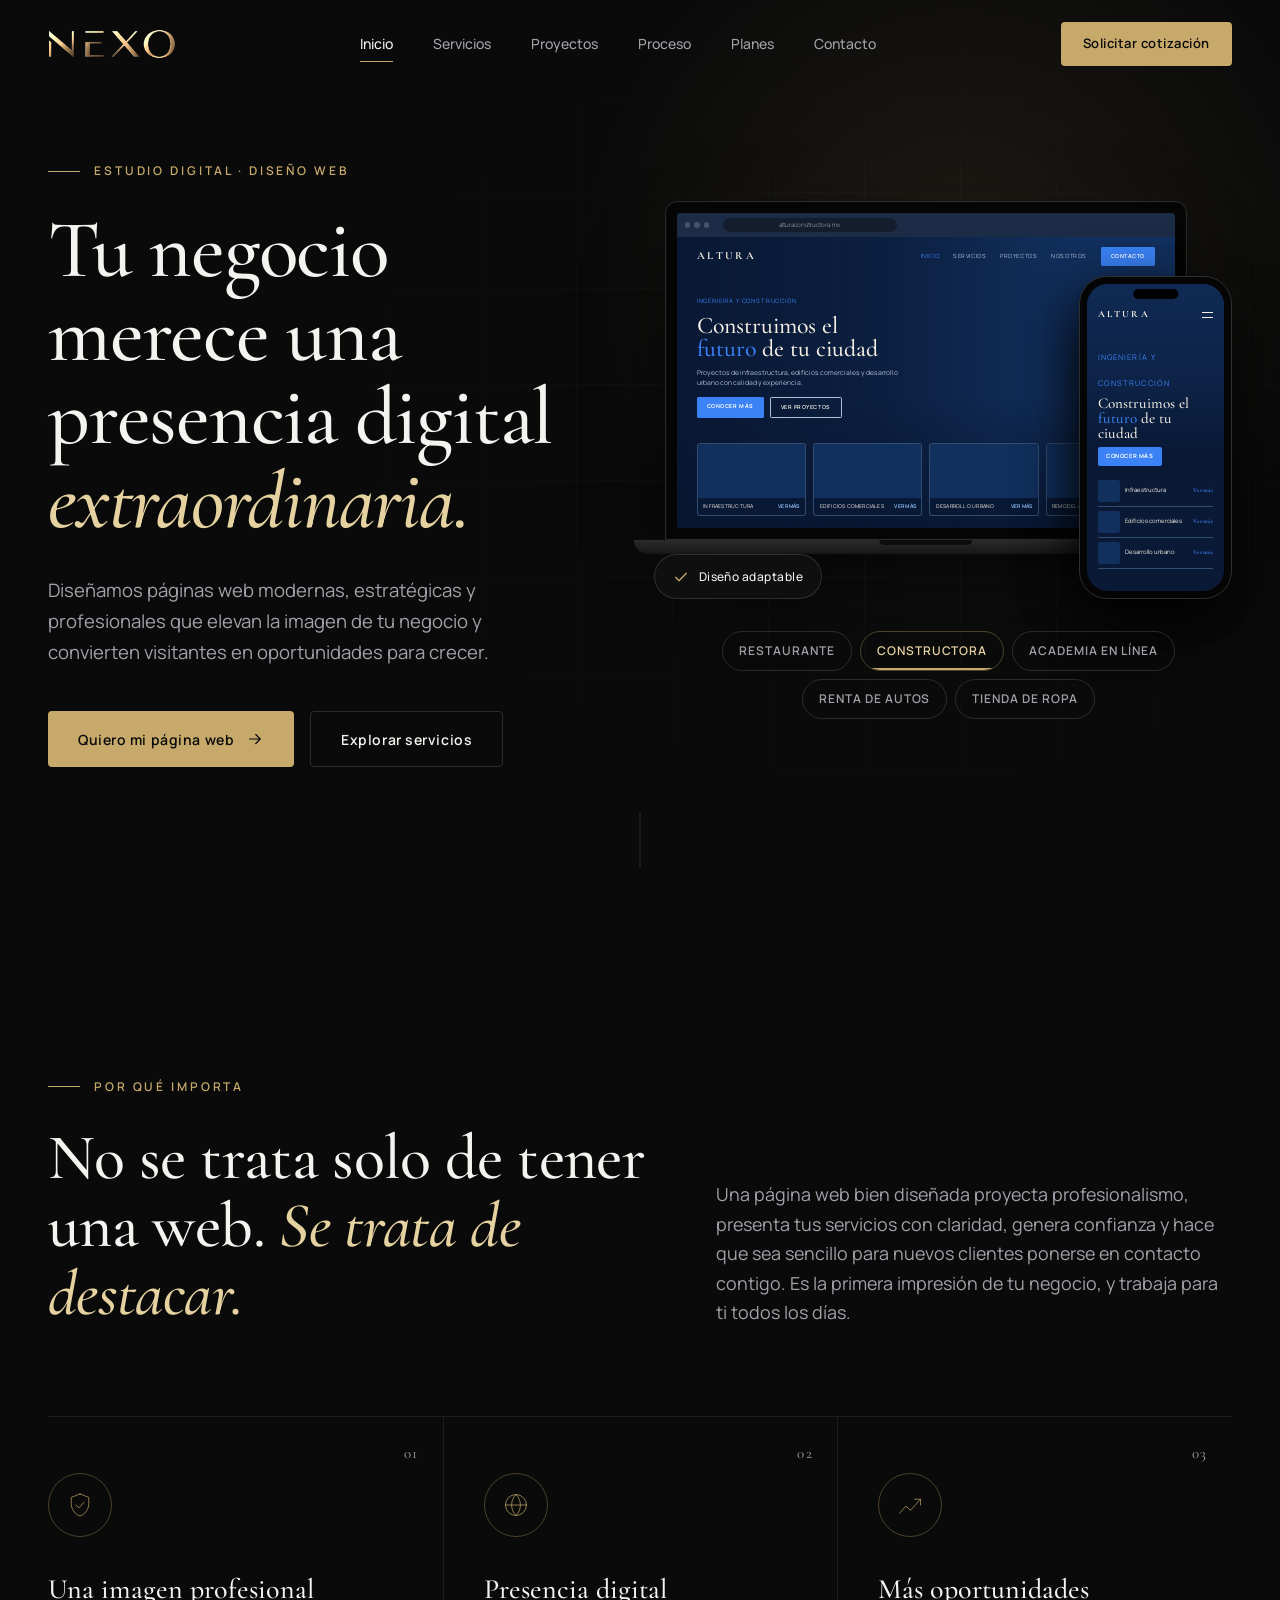
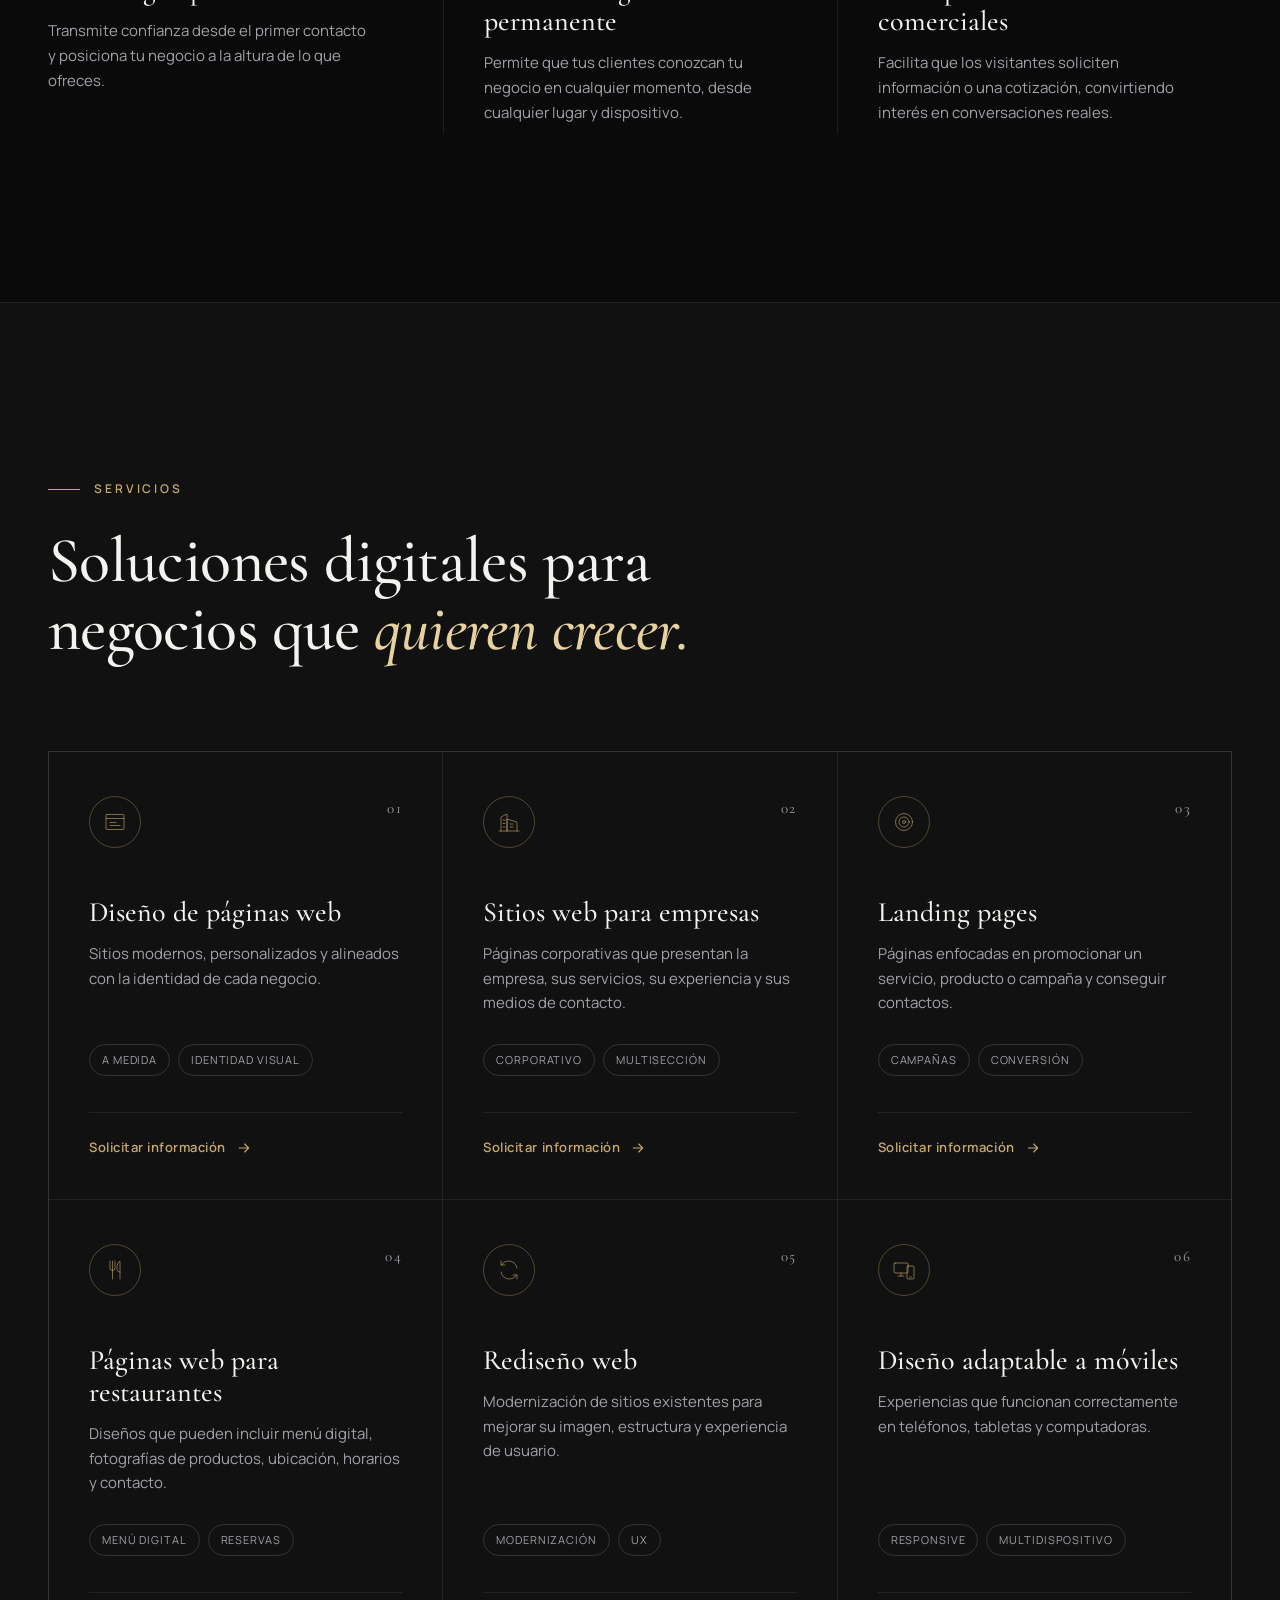
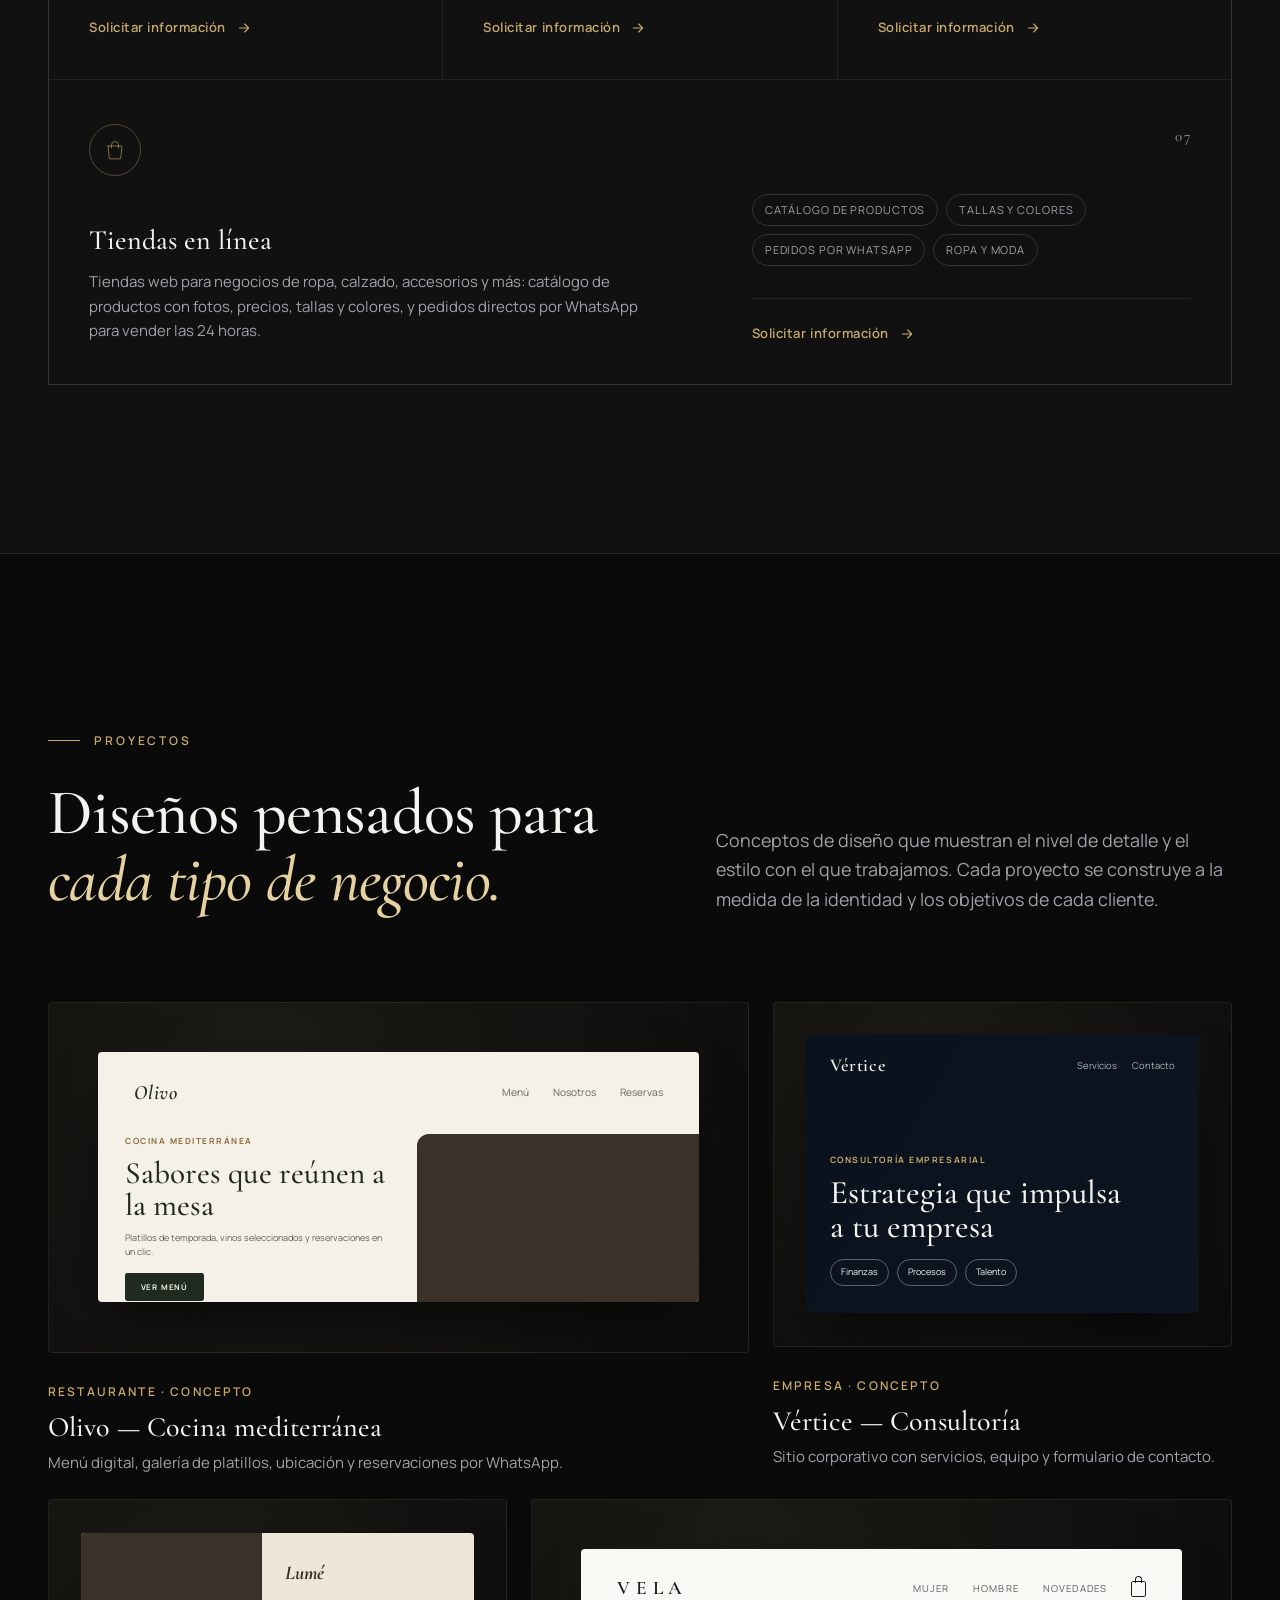
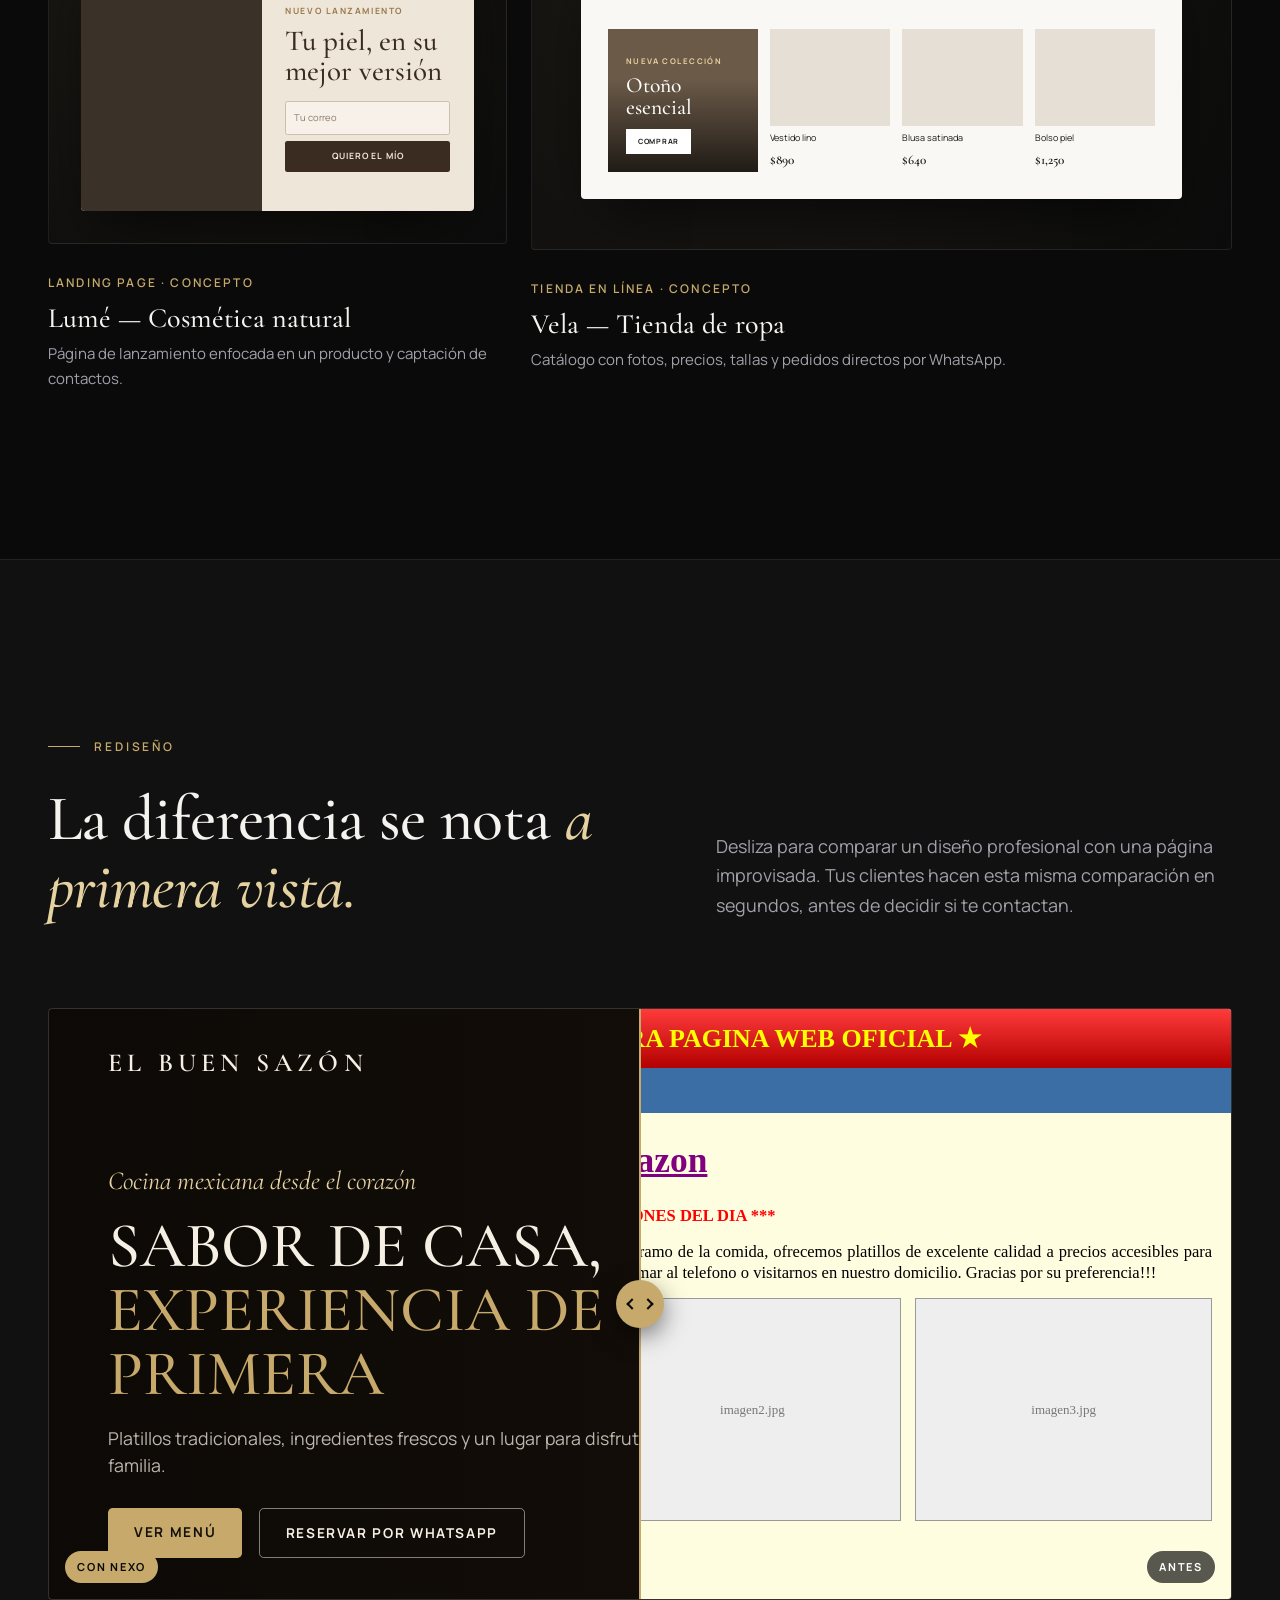
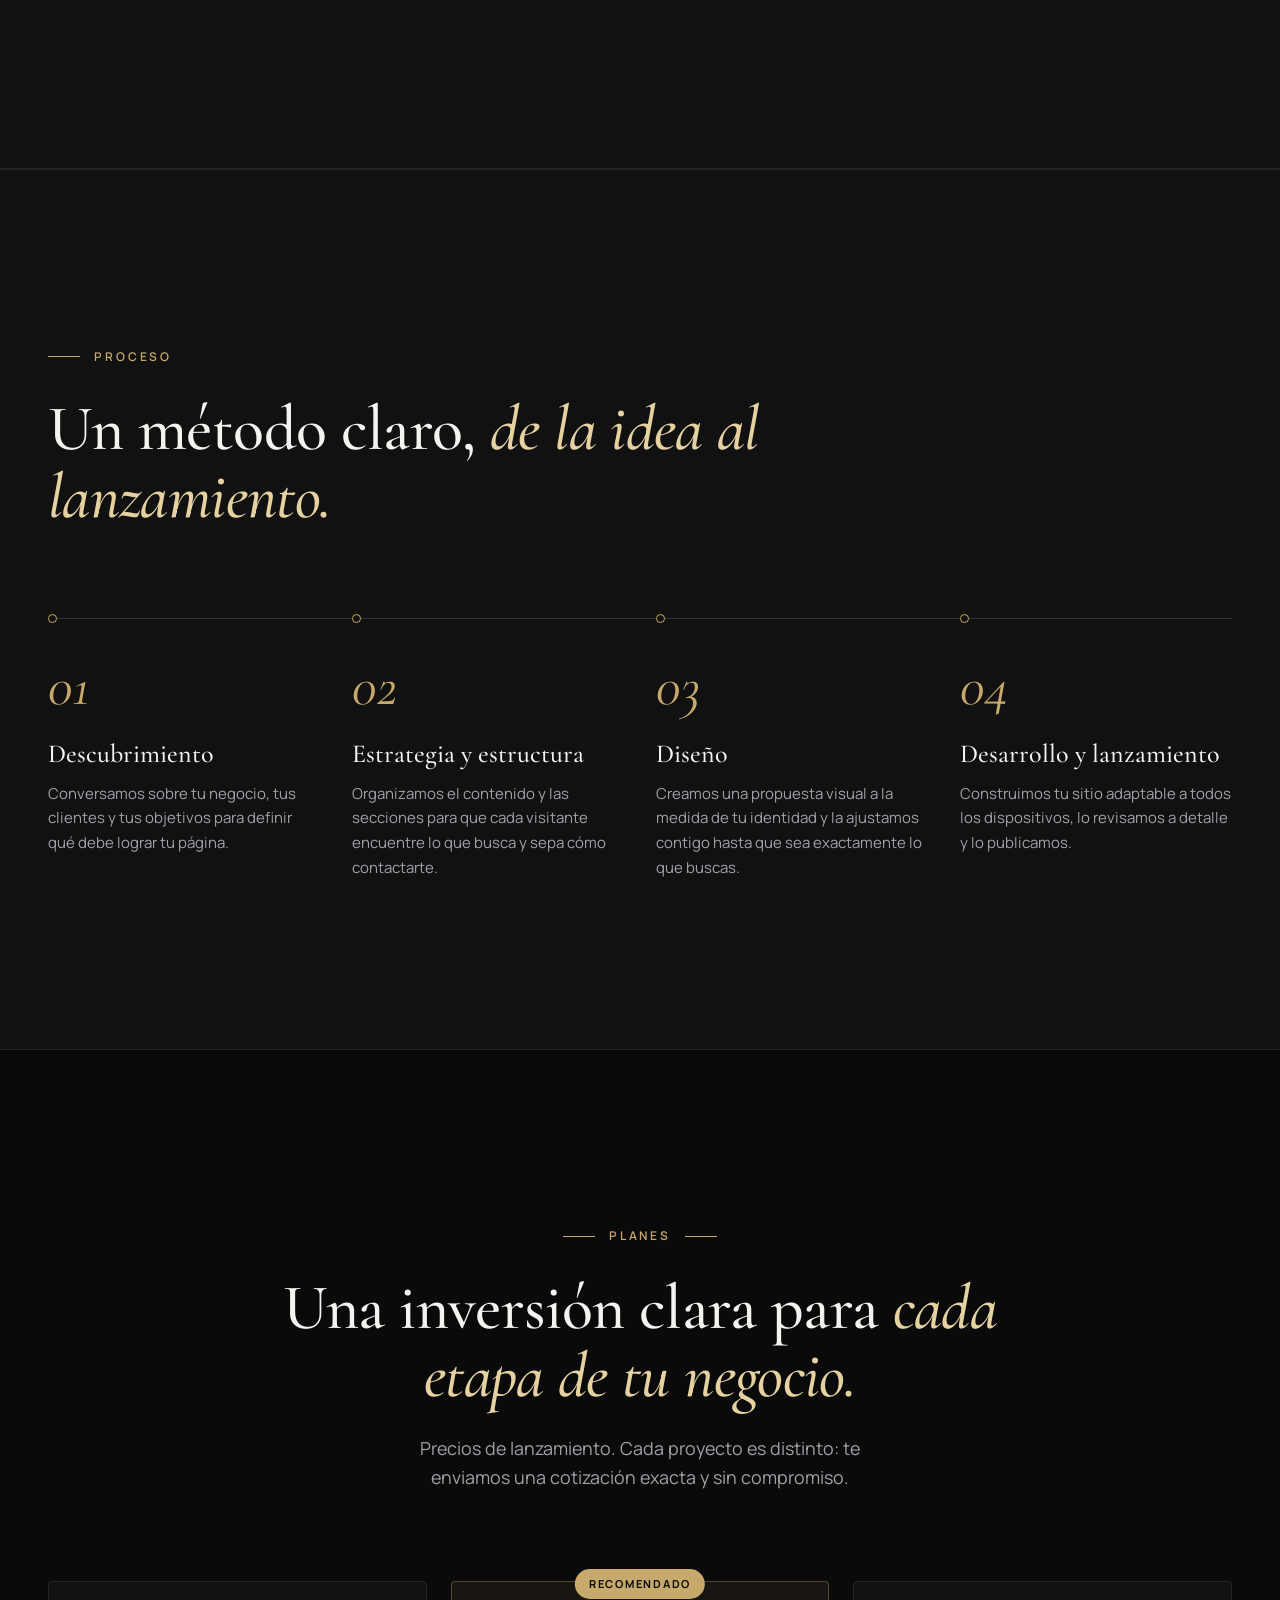
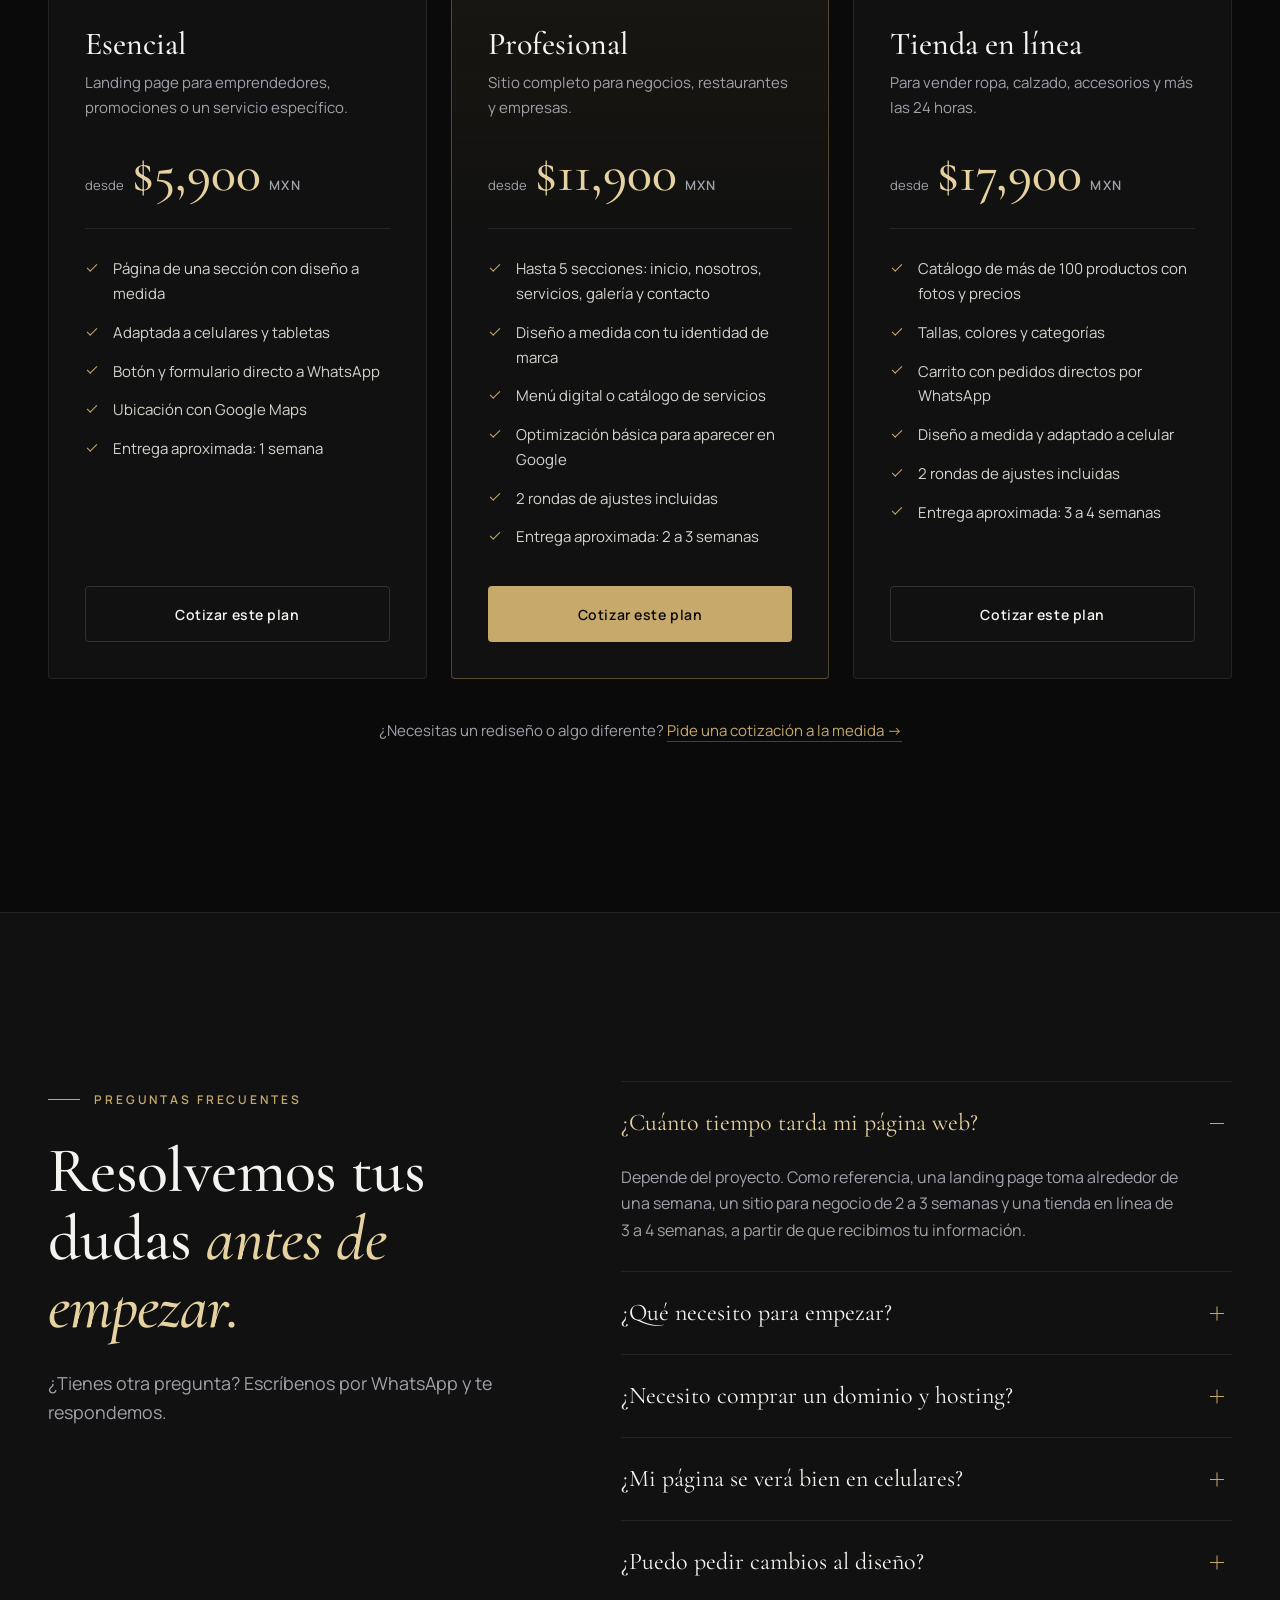
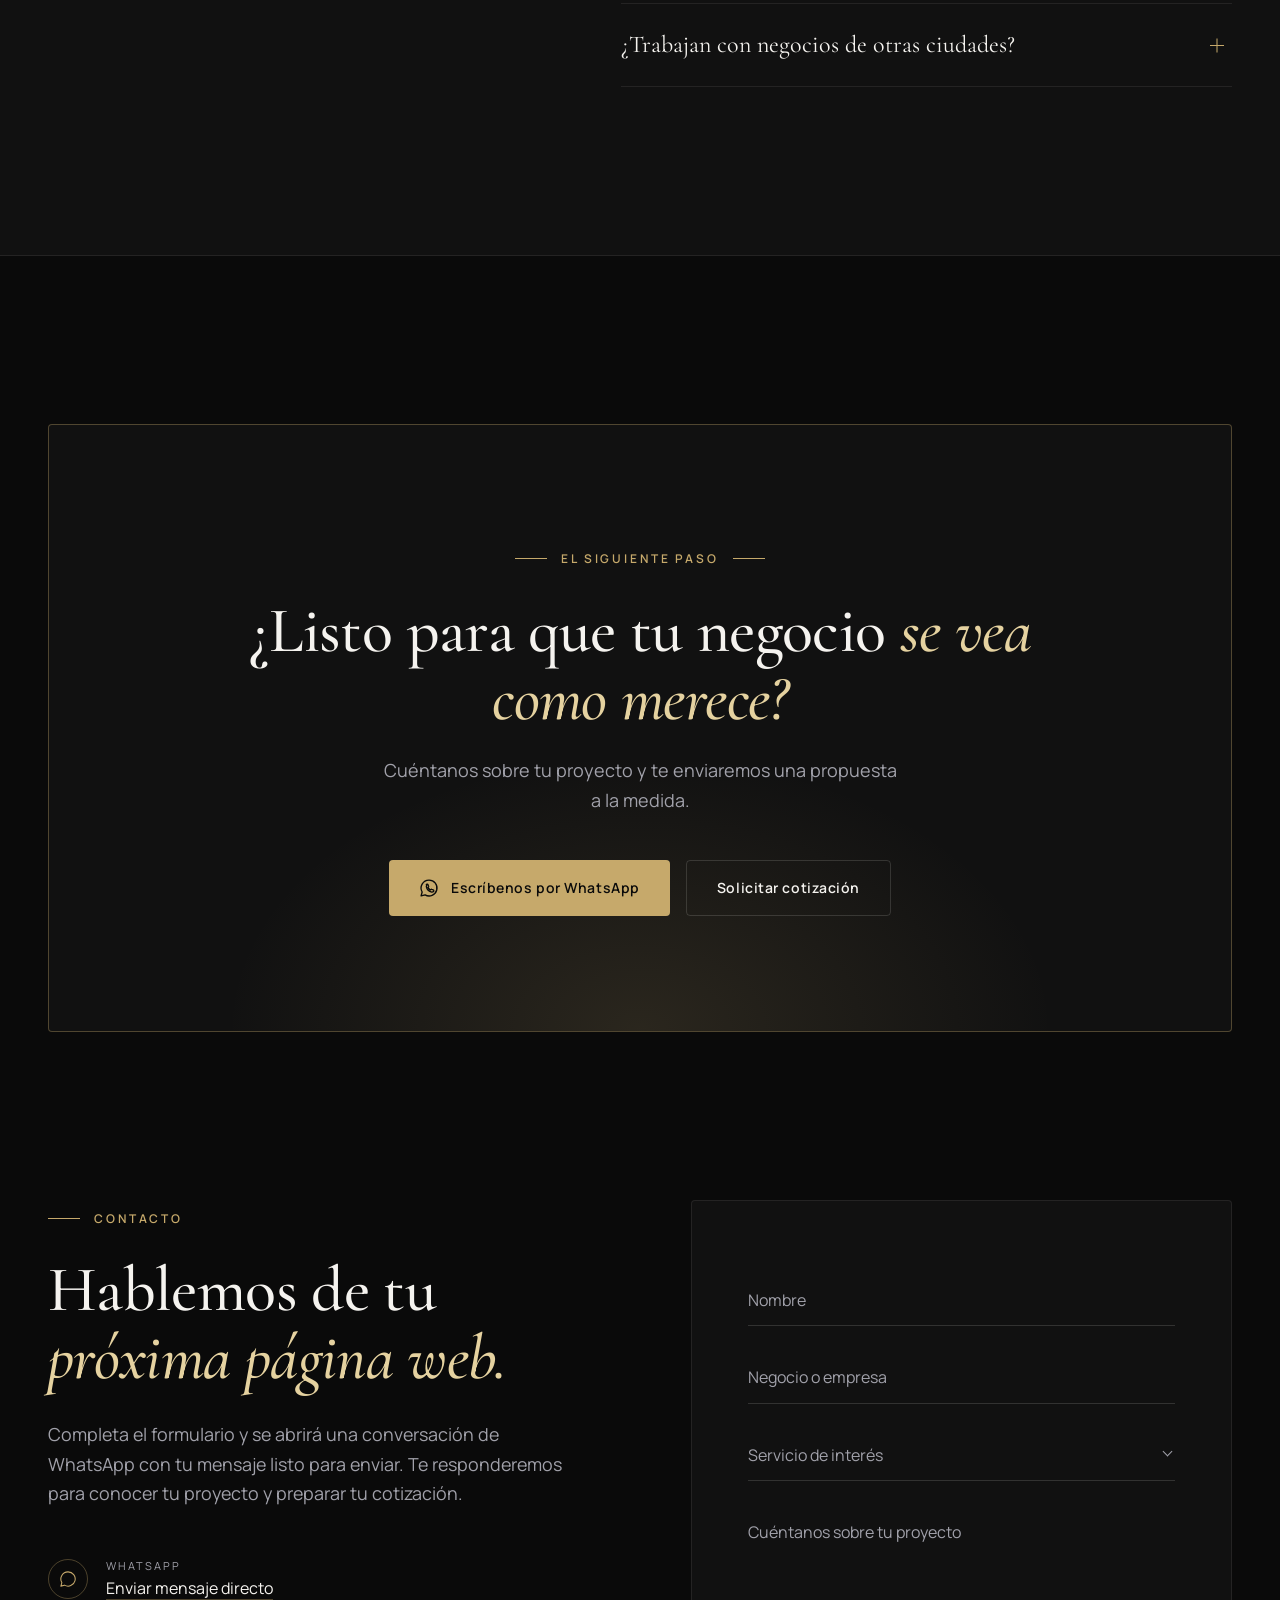
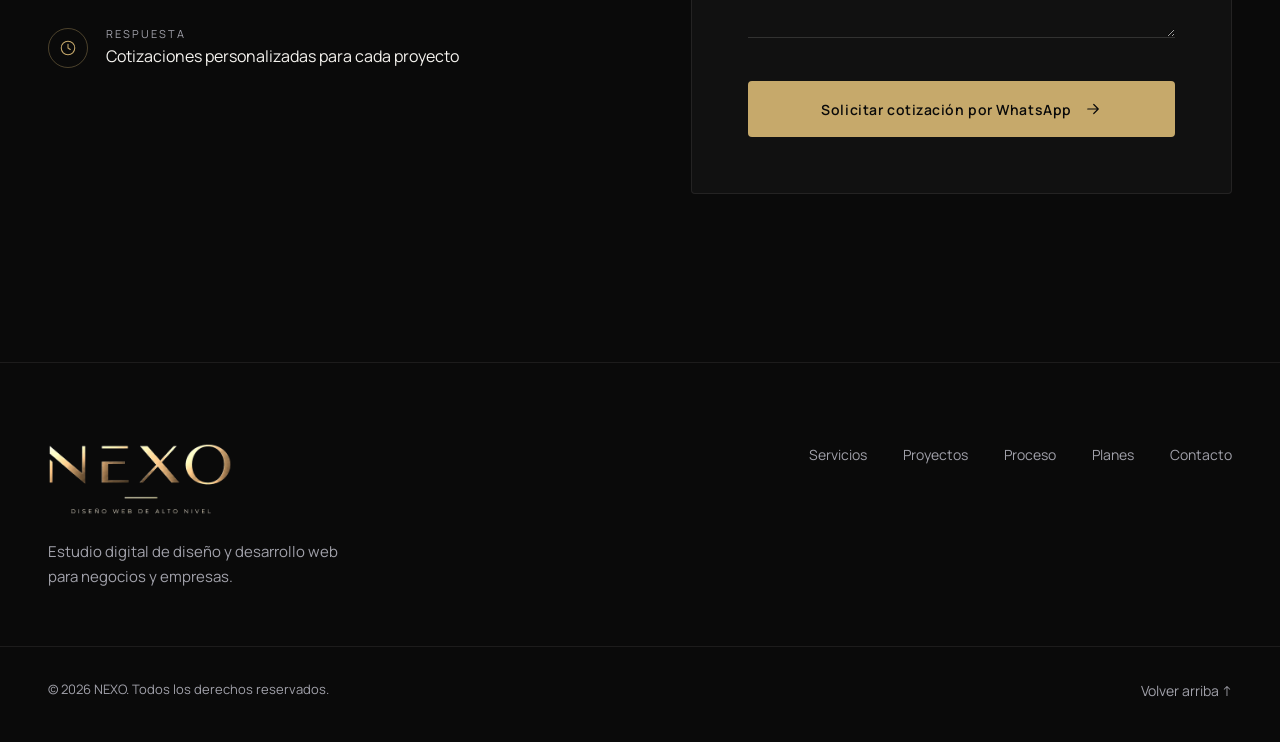
==== commit 6c23afb6: "Ampliar catálogo de tienda a más de 100 productos y evitar estilos en caché El flujo de publicación " ====
--- a/index.html
+++ b/index.html
@@ -15,7 +15,7 @@
   <link rel="preconnect" href="https://fonts.googleapis.com">
   <link rel="preconnect" href="https://fonts.gstatic.com" crossorigin>
   <link href="https://fonts.googleapis.com/css2?family=Cormorant+Garamond:ital,wght@0,400;0,500;0,600;1,400;1,500&family=Manrope:wght@300;400;500;600;700&display=swap" rel="stylesheet">
-  <link rel="stylesheet" href="css/styles.css">
+  <link rel="stylesheet" href="css/styles.css?v=__VERSION__">
 </head>
 <body>
   <a class="skip-link" href="#contenido">Saltar al contenido</a>
@@ -636,7 +636,7 @@
             <p class="plan__for">Para vender ropa, calzado, accesorios y más las 24 horas.</p>
             <div class="plan__price"><small>desde</small><strong>$17,900</strong><span>MXN</span></div>
             <ul class="plan__list">
-              <li>Catálogo de hasta 30 productos con fotos y precios</li>
+              <li>Catálogo de más de 100 productos con fotos y precios</li>
               <li>Tallas, colores y categorías</li>
               <li>Carrito con pedidos directos por WhatsApp</li>
               <li>Diseño a medida y adaptado a celular</li>
@@ -791,6 +791,6 @@
     <svg viewBox="0 0 24 24"><path d="M12 2.5a9.5 9.5 0 0 0-8.2 14.3L2.5 21.5l4.8-1.3A9.5 9.5 0 1 0 12 2.5z"/><path d="M8.8 7.8c.2-.4.5-.4.8-.4h.5c.2 0 .4 0 .6.4l.8 1.9c.1.2.1.4 0 .6l-.6.8c-.1.2-.1.4 0 .5.6 1.1 1.5 2 2.6 2.6.2.1.4.1.5 0l.8-.6c.2-.1.4-.1.6 0l1.9.8c.3.1.4.3.4.5v.6c0 .3-.1.6-.4.8-.5.4-1.2.7-1.9.6-3.3-.6-6-3.3-6.6-6.6 0-.6.3-1.3.6-1.9z"/></svg>
   </a>
 
-  <script src="js/main.js" defer></script>
+  <script src="js/main.js?v=__VERSION__" defer></script>
 </body>
 </html>
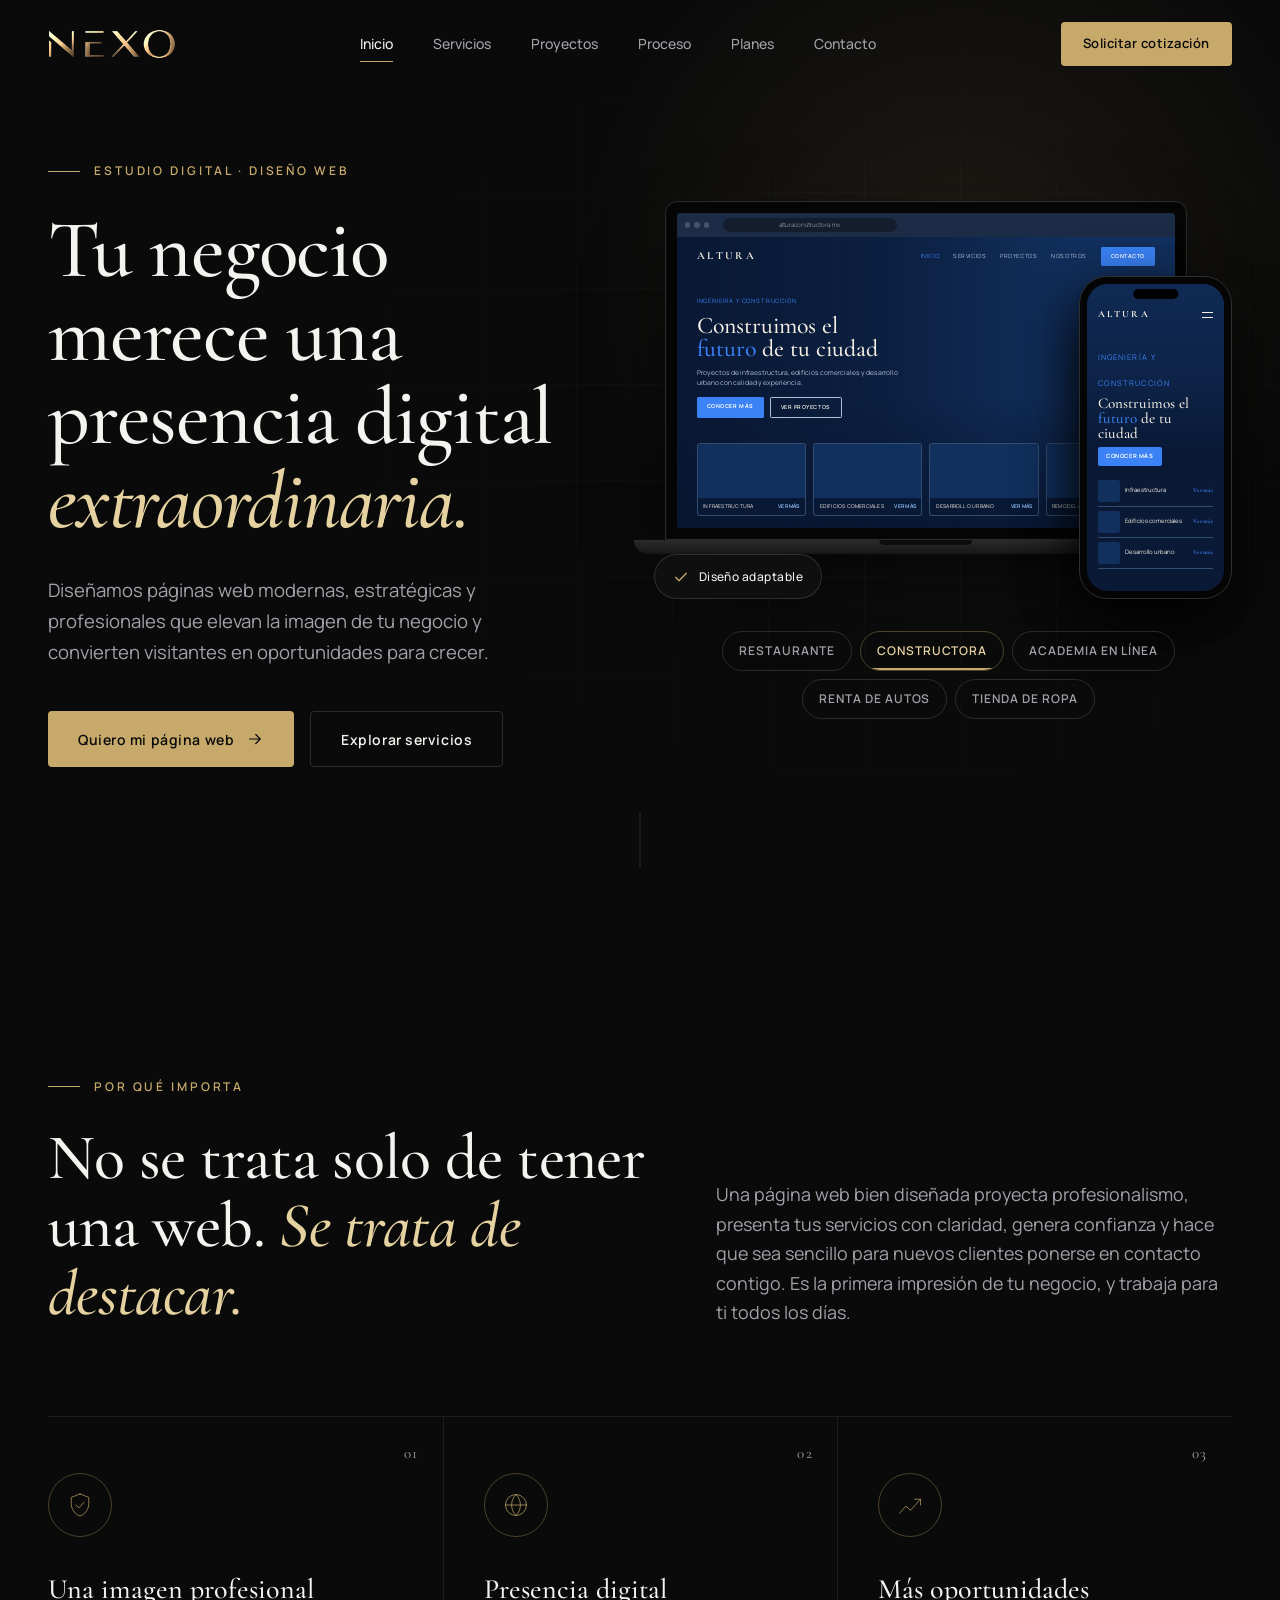
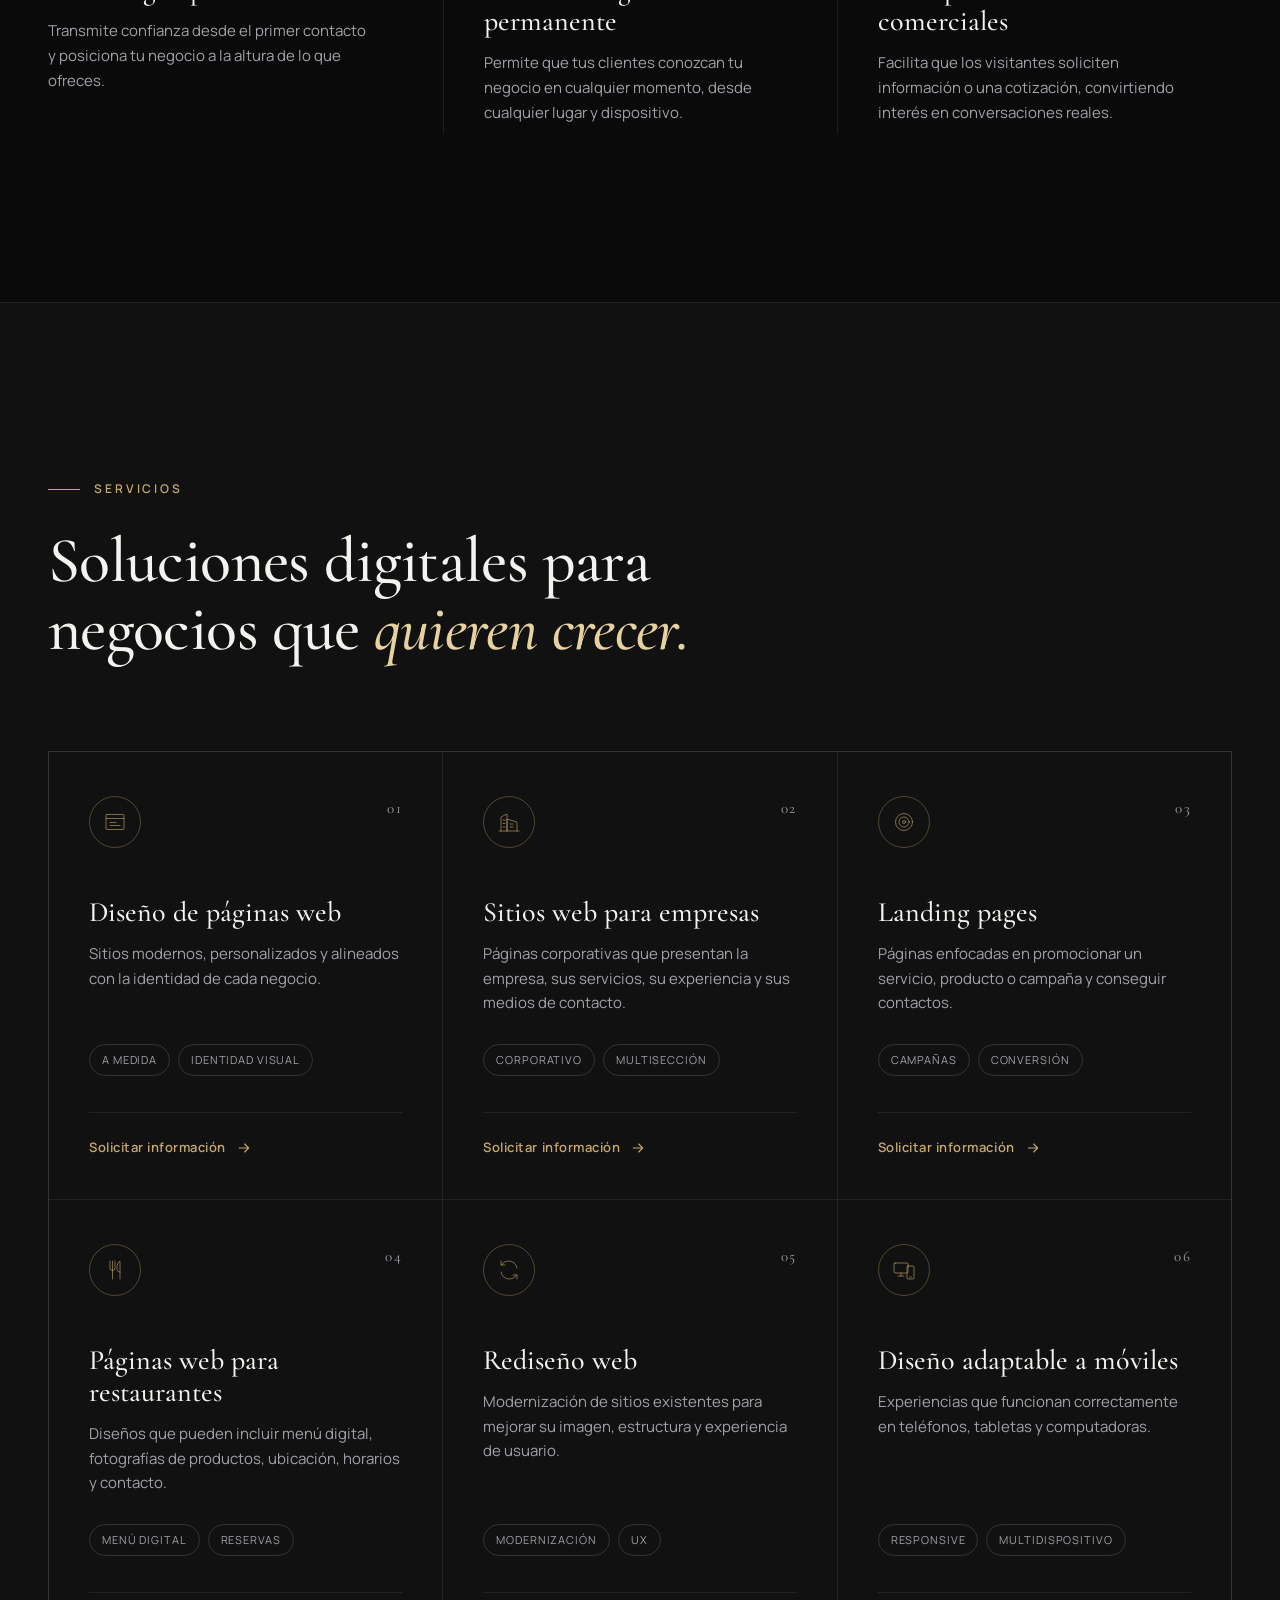
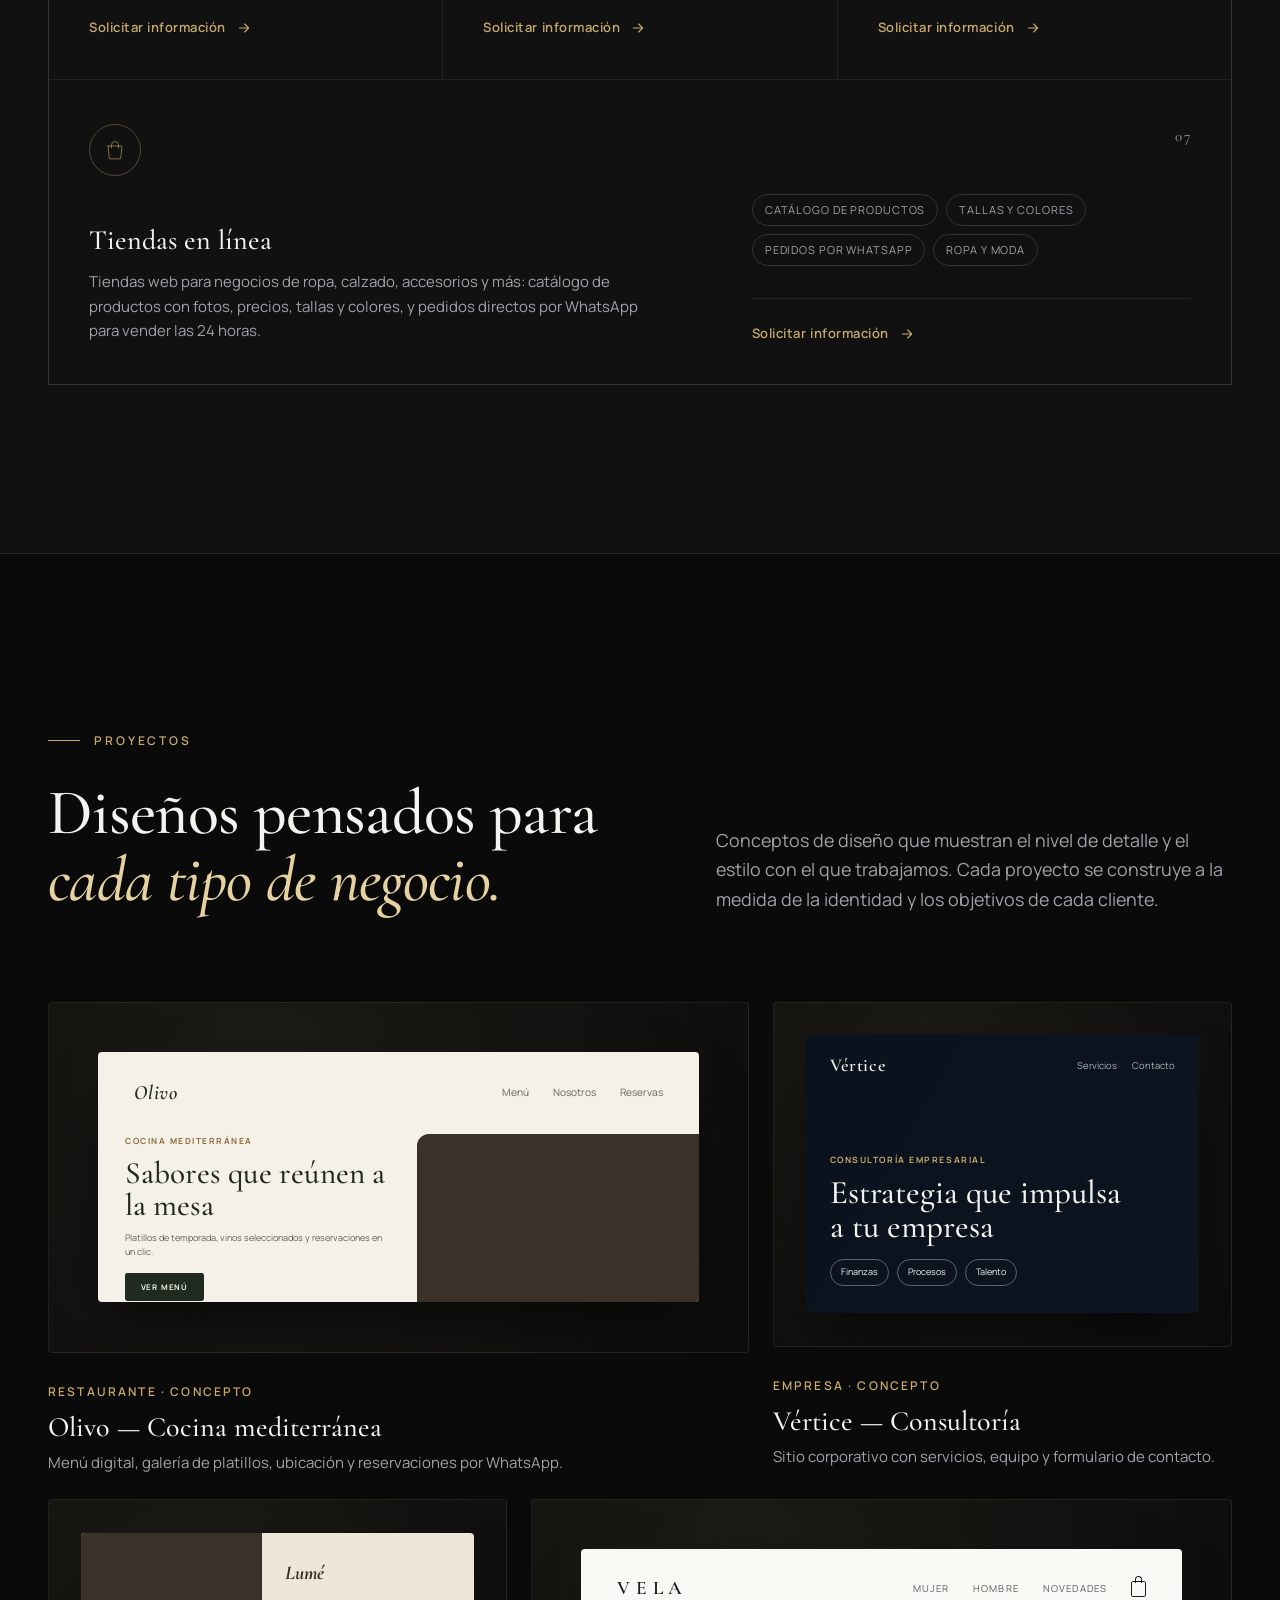
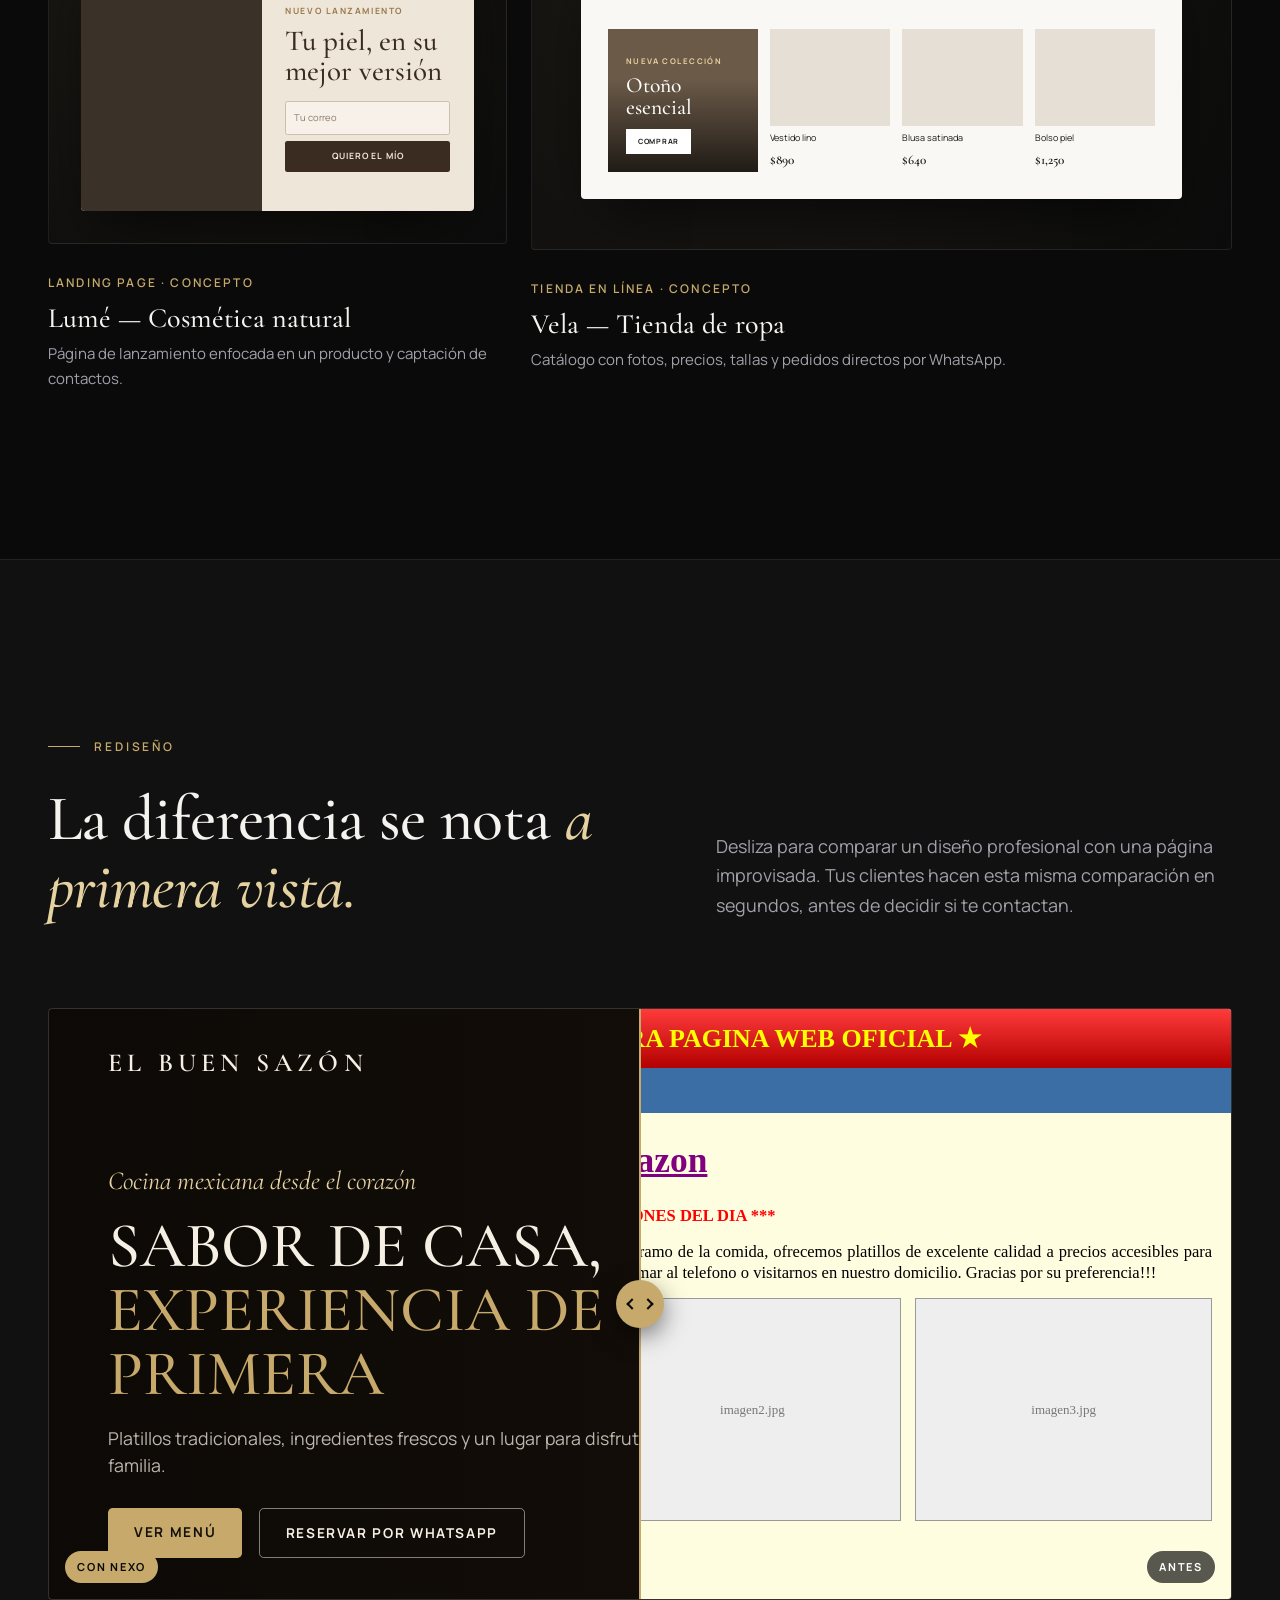
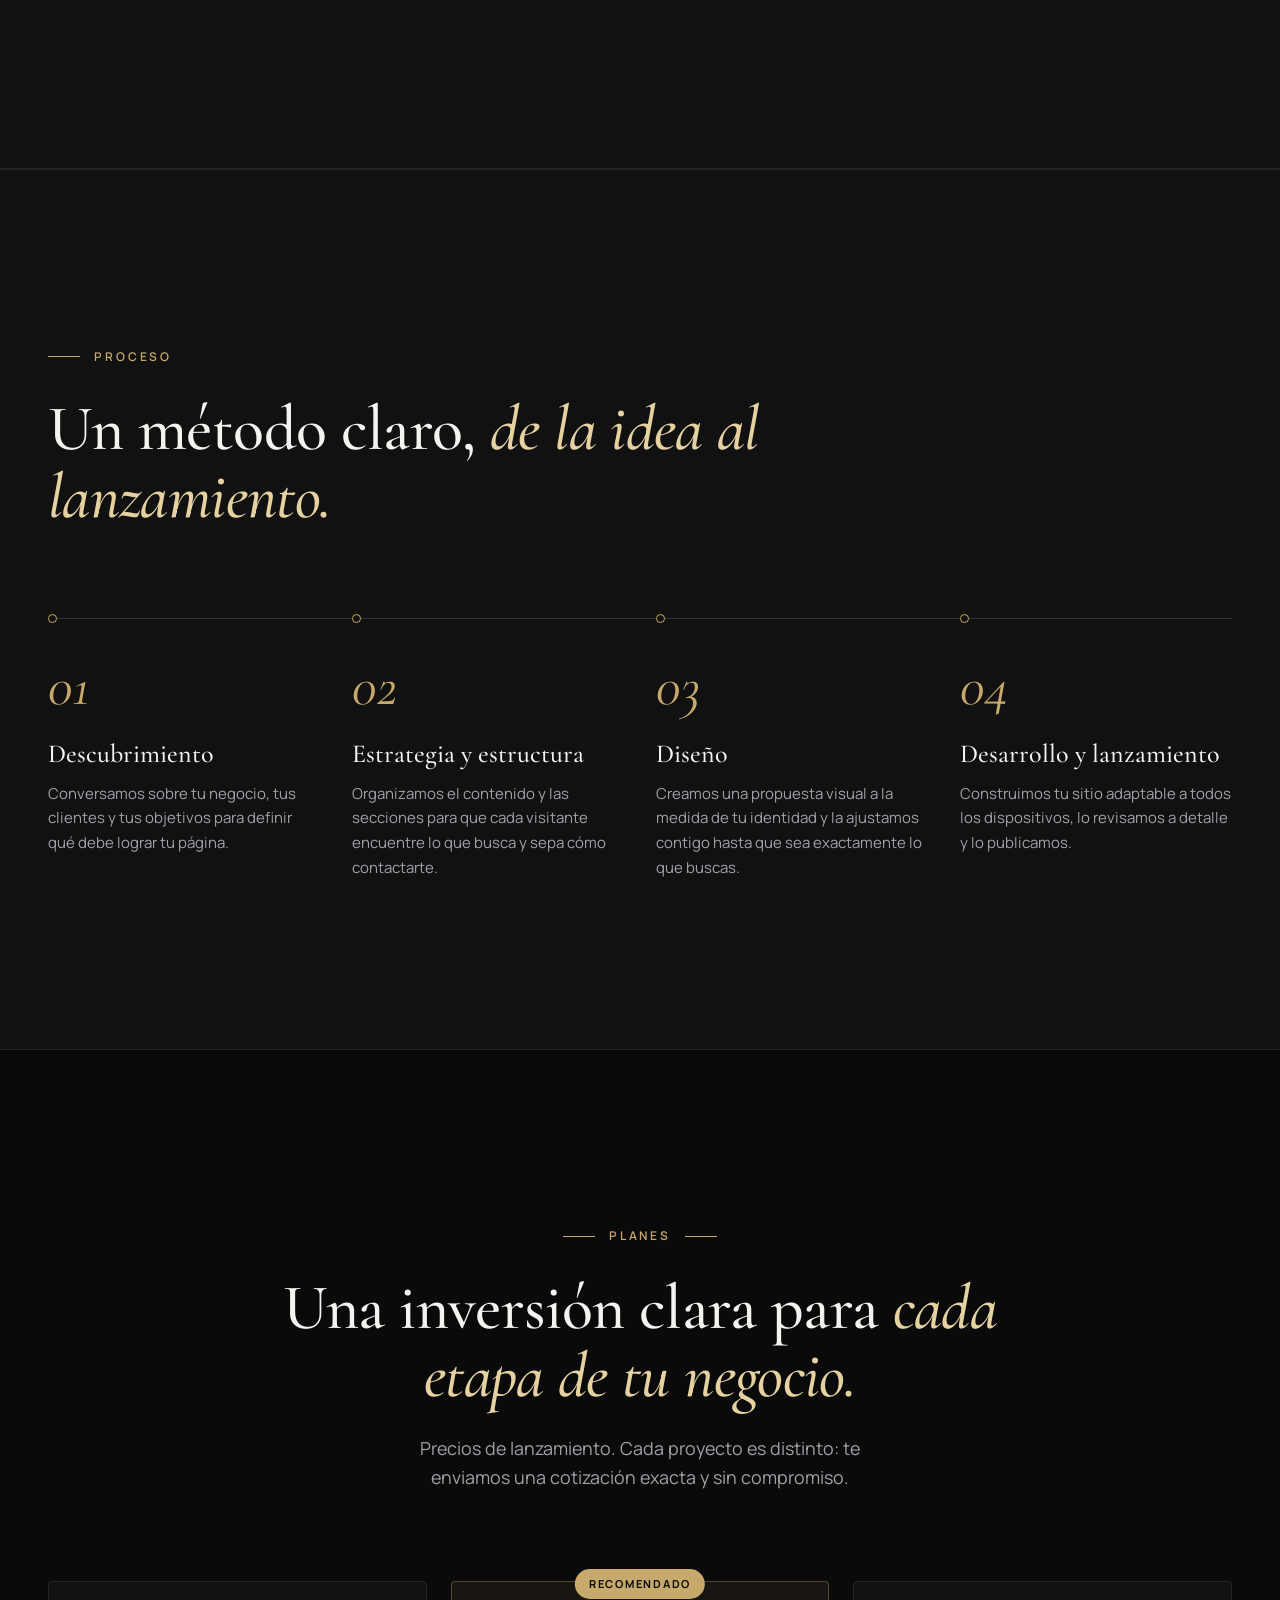
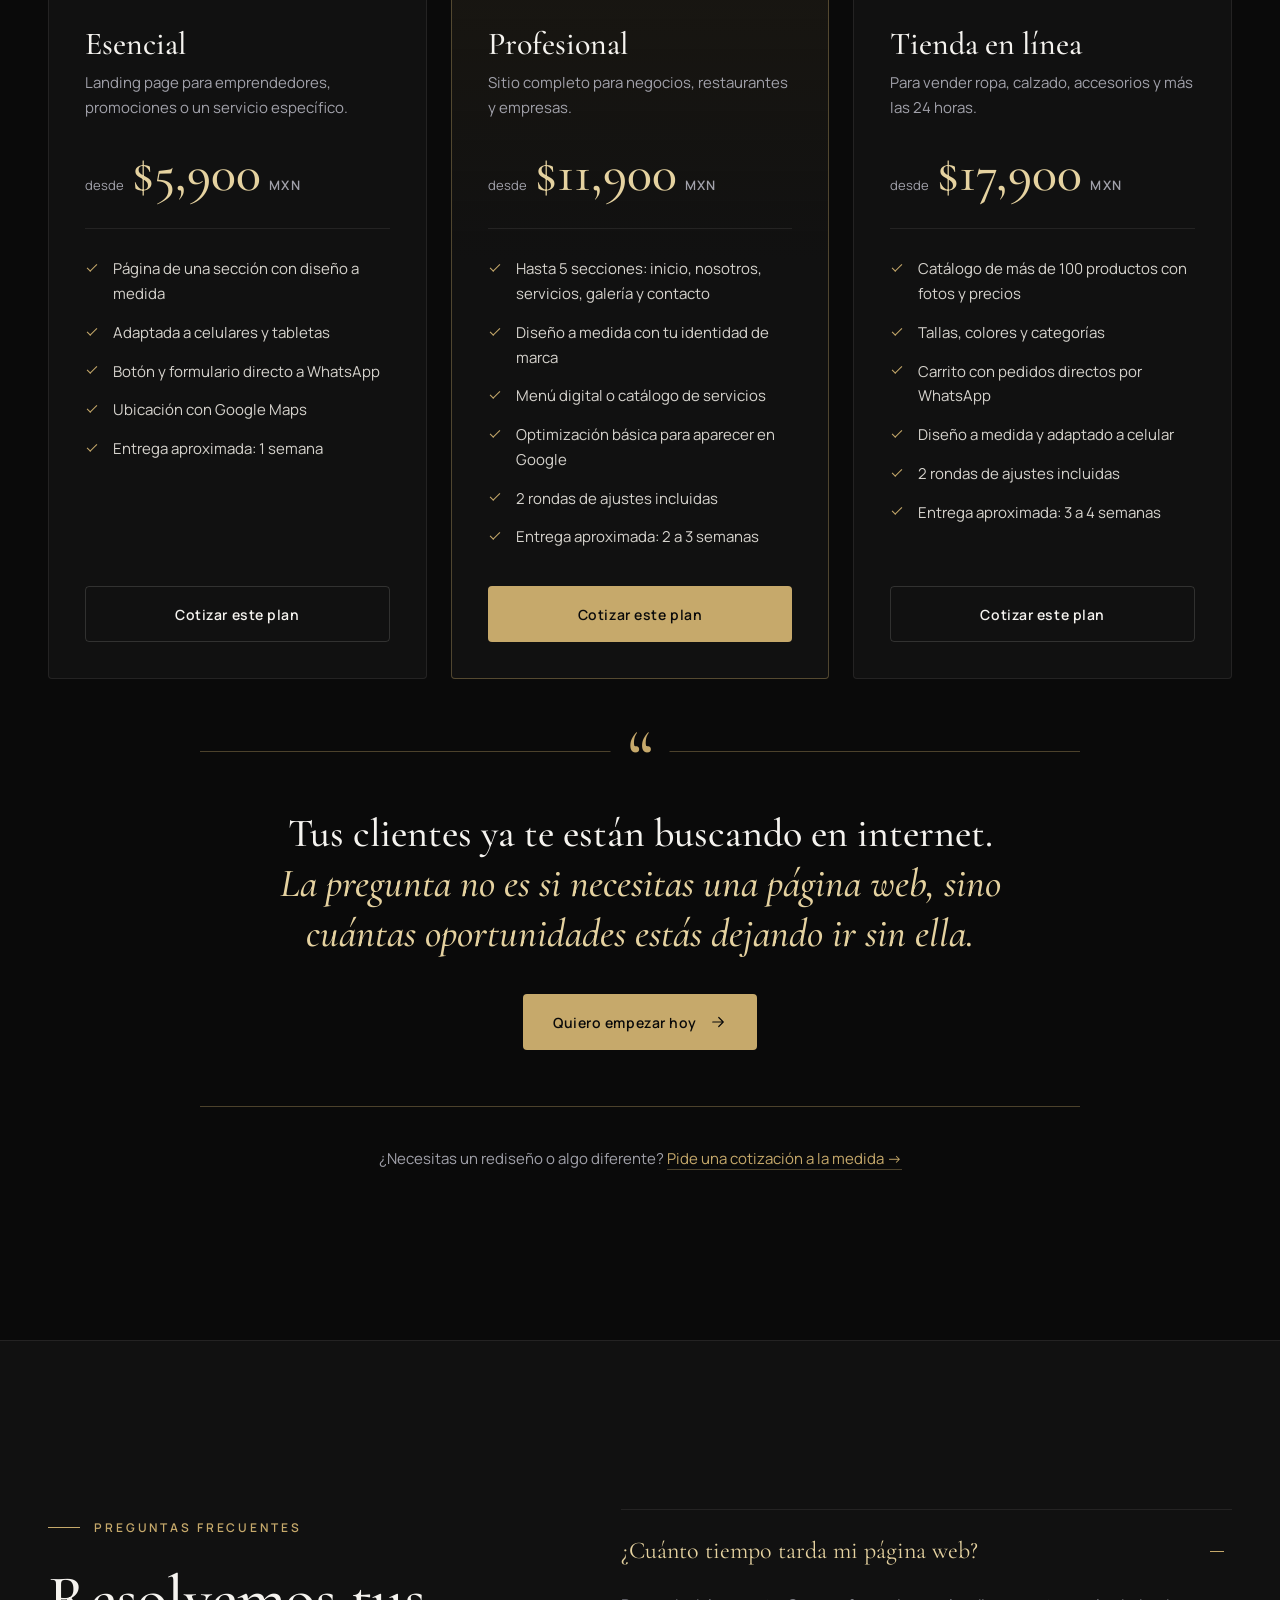
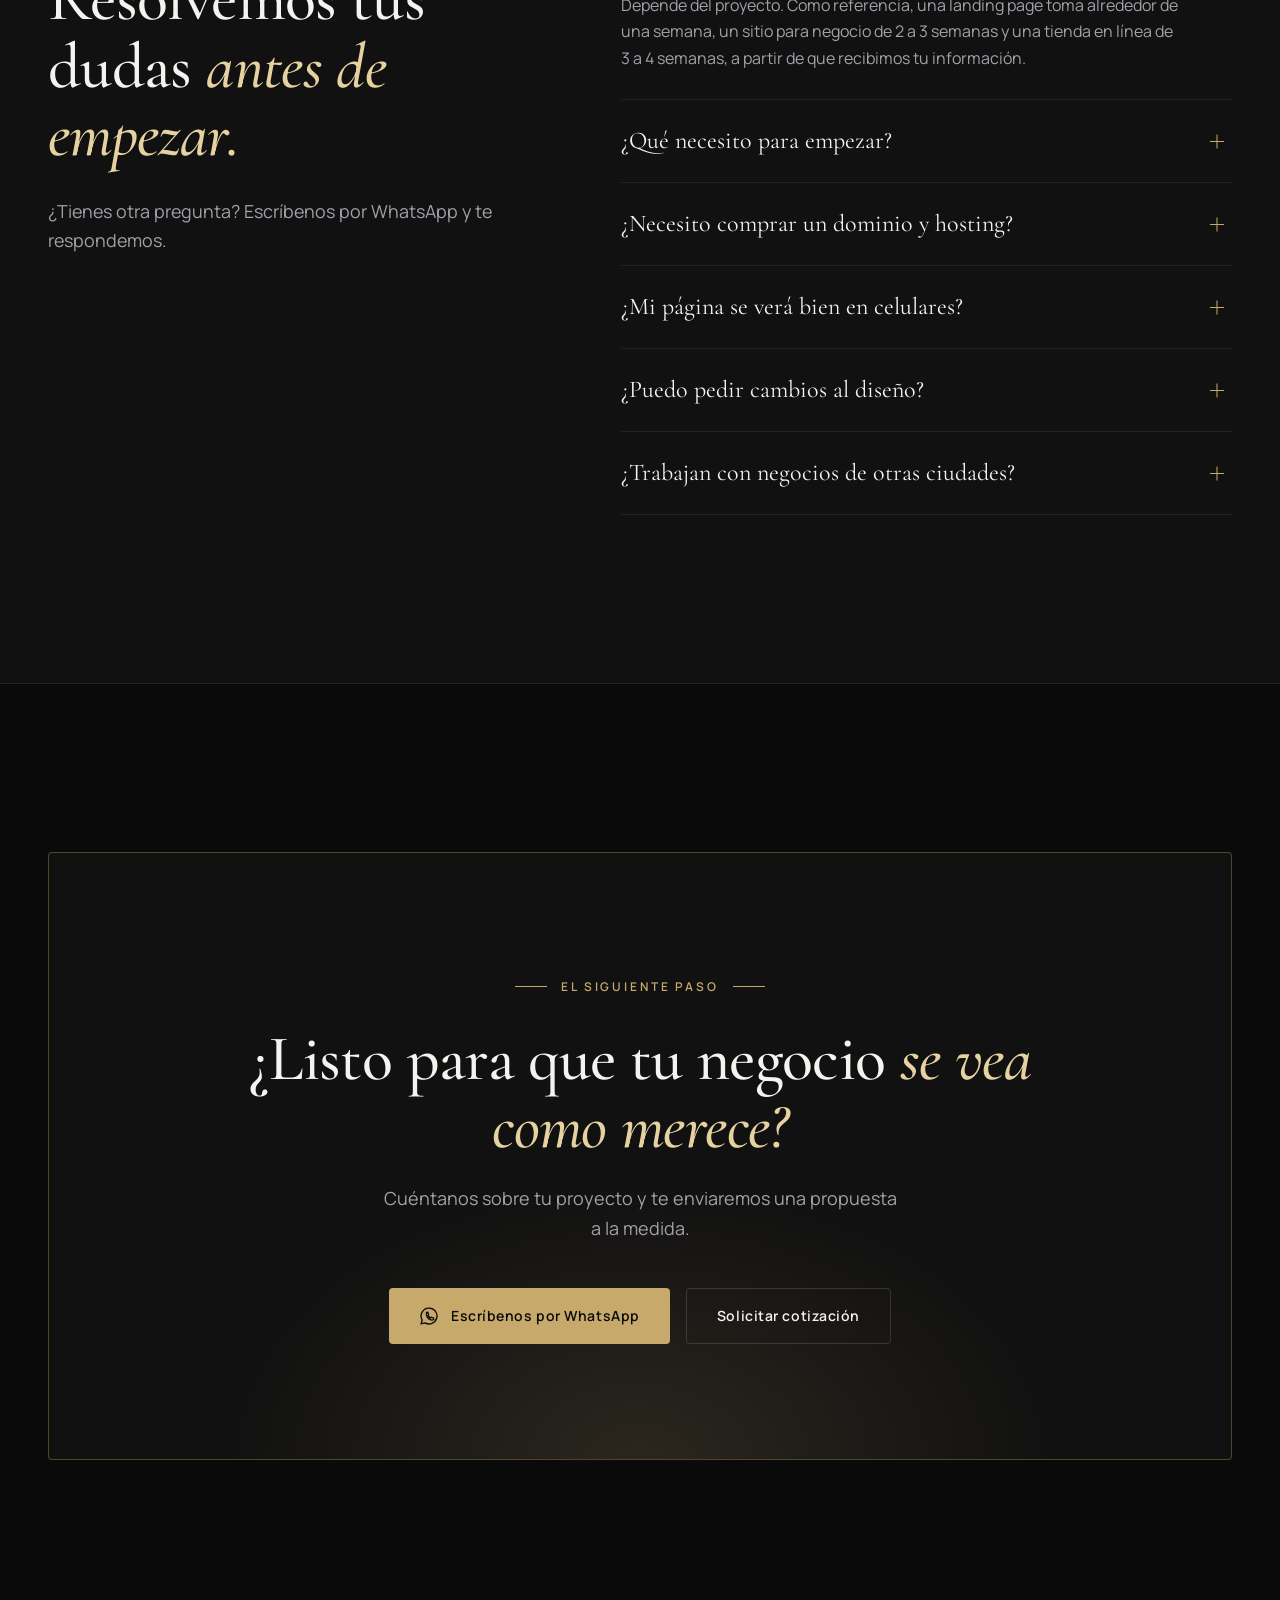
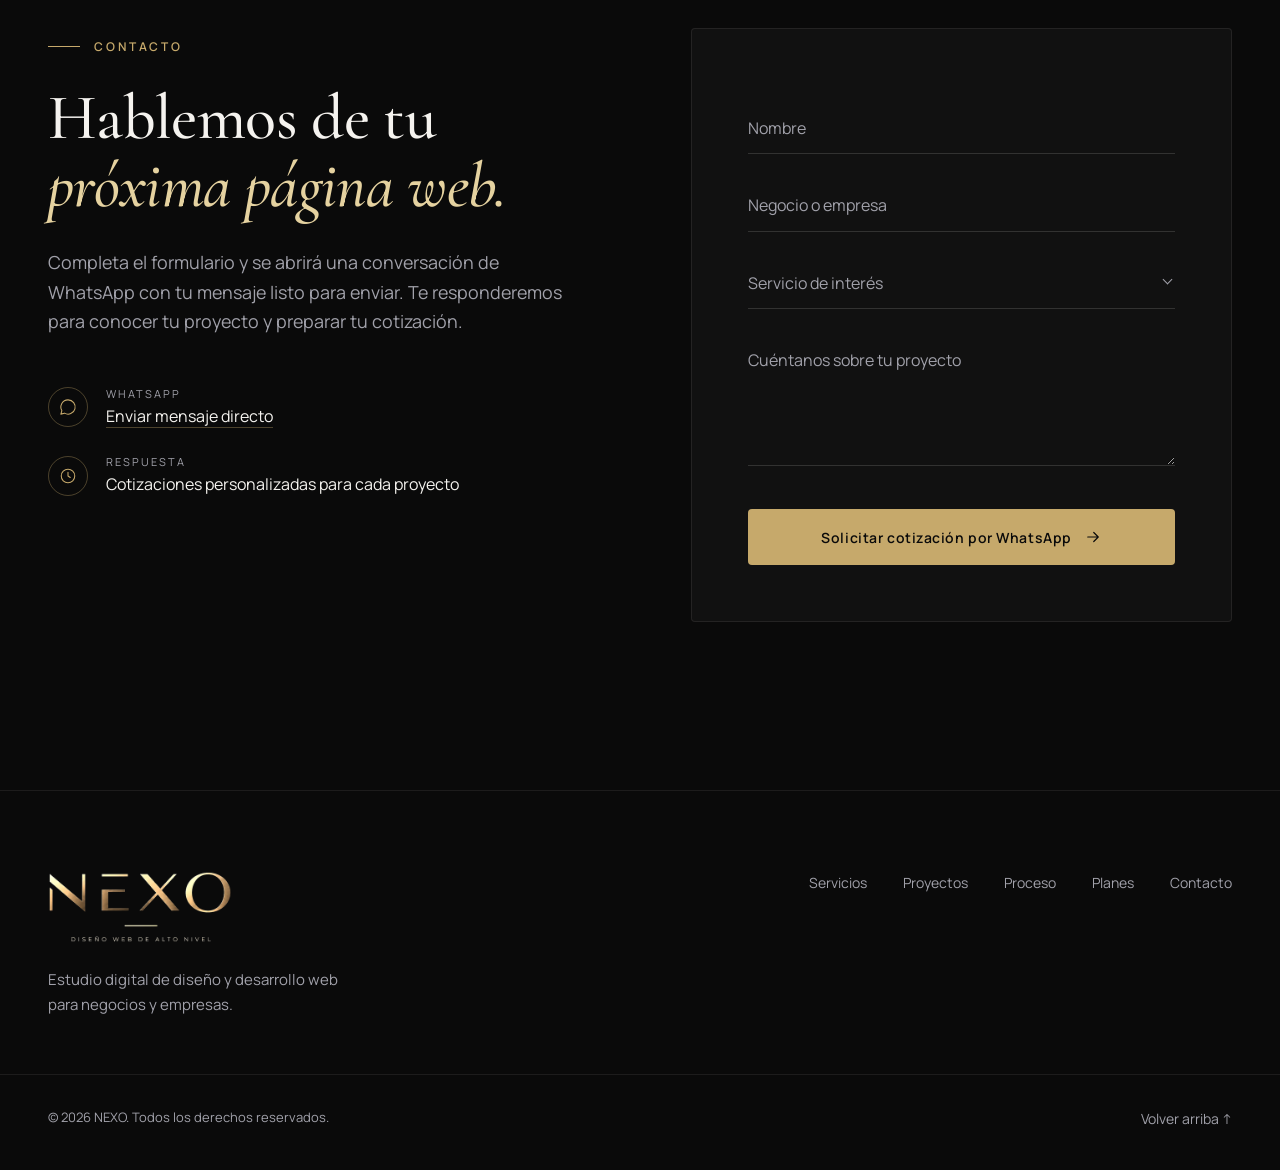
==== commit 9b1cab5f: "Agregar frase persuasiva con llamada a la acción debajo de los planes Co-Authored-By: Claude Opus 5." ====
--- a/index.html
+++ b/index.html
@@ -646,6 +646,13 @@
             <a href="#contacto" class="btn btn--ghost btn--block" data-service="Tienda en línea">Cotizar este plan</a>
           </article>
         </div>
+
+        <blockquote class="persuade reveal">
+          <p>Tus clientes ya te están buscando en internet. <em>La pregunta no es si necesitas una página web, sino cuántas oportunidades estás dejando ir sin ella.</em></p>
+          <a href="#contacto" class="btn btn--gold">Quiero empezar hoy
+            <svg viewBox="0 0 24 24" aria-hidden="true"><path d="M5 12h14M13 6l6 6-6 6"/></svg>
+          </a>
+        </blockquote>
 
         <p class="plans__note reveal">¿Necesitas un rediseño o algo diferente? <a href="#contacto" data-service="Rediseño web">Pide una cotización a la medida →</a></p>
       </div>
--- a/css/styles.css
+++ b/css/styles.css
@@ -918,6 +918,24 @@
   transform: rotate(-45deg);
 }
 .plan .btn { margin-top: auto; }
+.persuade {
+  position: relative;
+  margin: 72px auto 0; max-width: 880px;
+  padding: 56px clamp(24px, 6vw, 72px);
+  text-align: center;
+  border-top: 1px solid var(--gold-line); border-bottom: 1px solid var(--gold-line);
+}
+.persuade::before {
+  content: "\201C"; position: absolute; top: -34px; left: 50%; transform: translateX(-50%);
+  padding: 0 16px; background: var(--black);
+  font-family: var(--serif); font-size: 80px; line-height: 1; color: var(--gold);
+}
+.persuade p {
+  font-family: var(--serif); font-weight: 500;
+  font-size: clamp(26px, 3.2vw, 40px); line-height: 1.25;
+  margin-bottom: 36px;
+}
+.persuade p em { color: var(--gold-light); }
 .plans__note { text-align: center; margin-top: 40px; color: var(--gray); font-size: 15px; }
 .plans__note a { color: var(--gold); border-bottom: 1px solid var(--gold-line); transition: color .4s, border-color .4s; }
 .plans__note a:hover { color: var(--gold-light); border-color: var(--gold-light); }
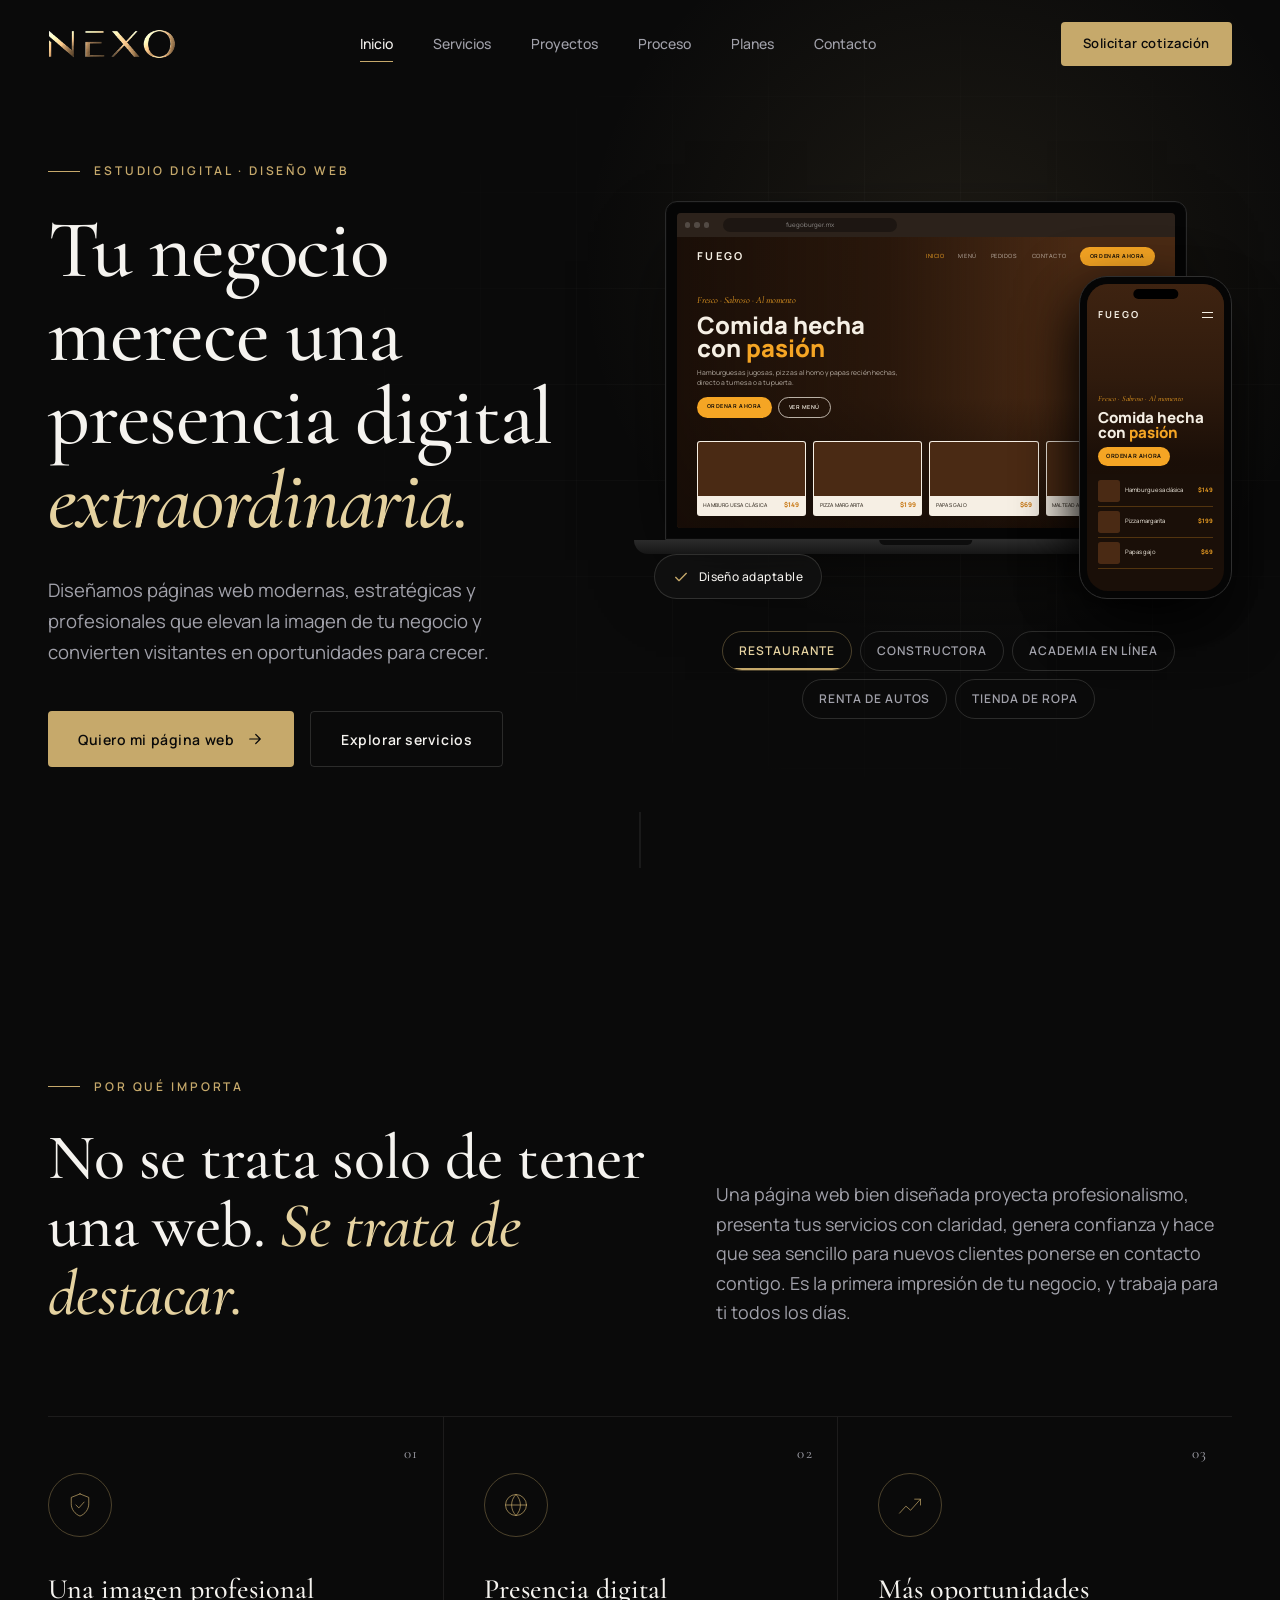
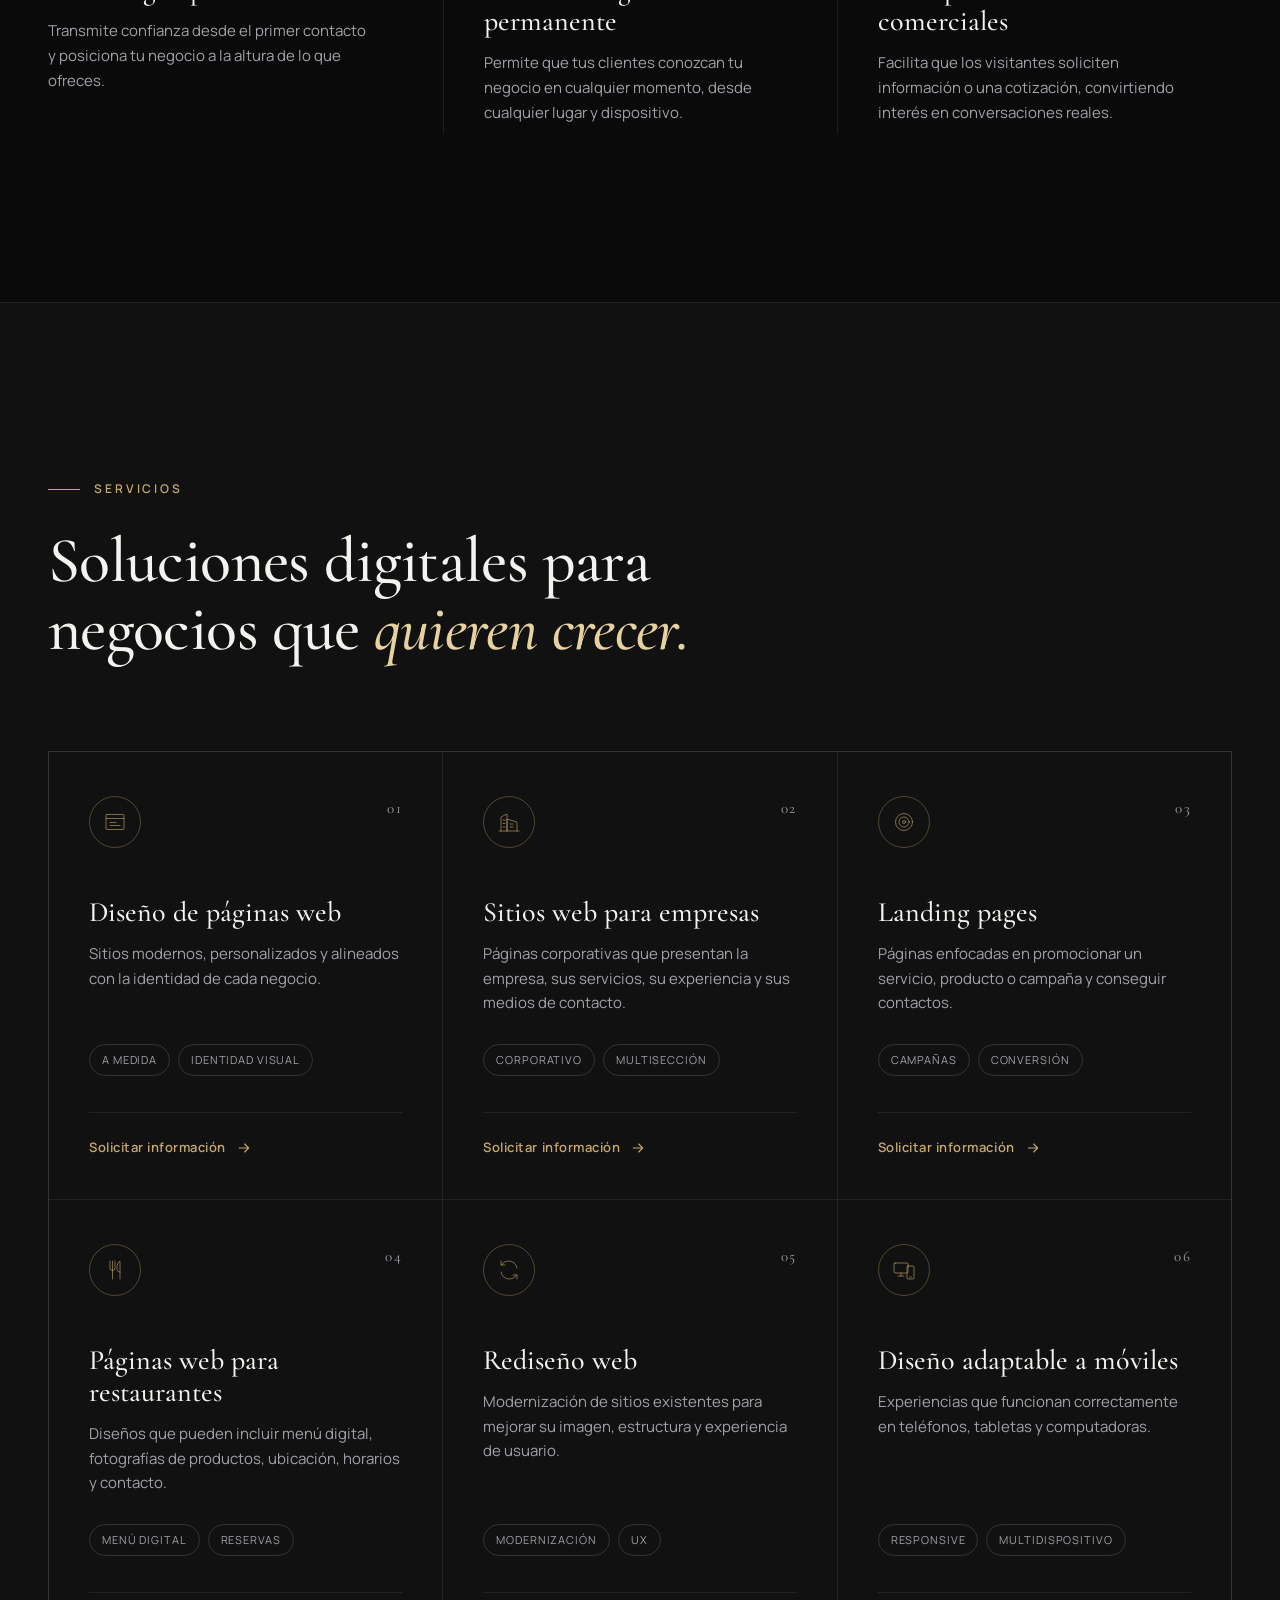
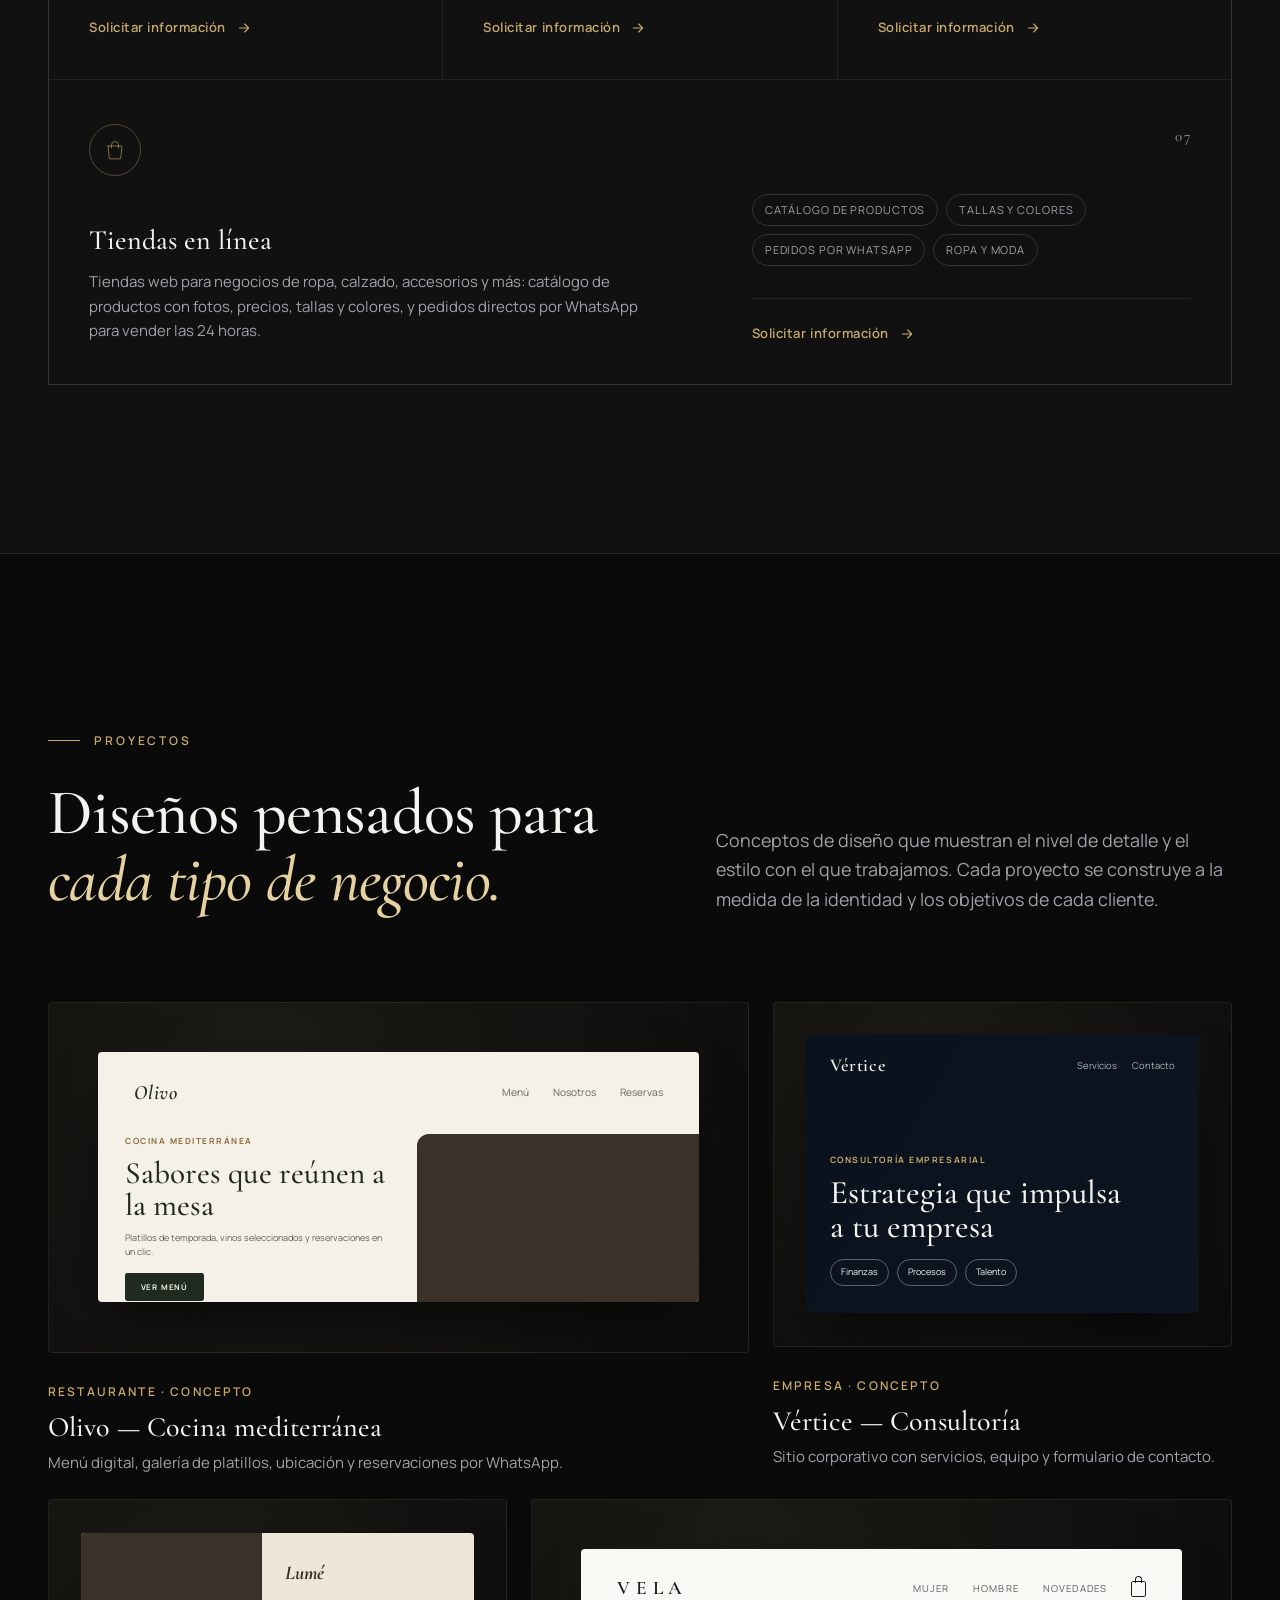
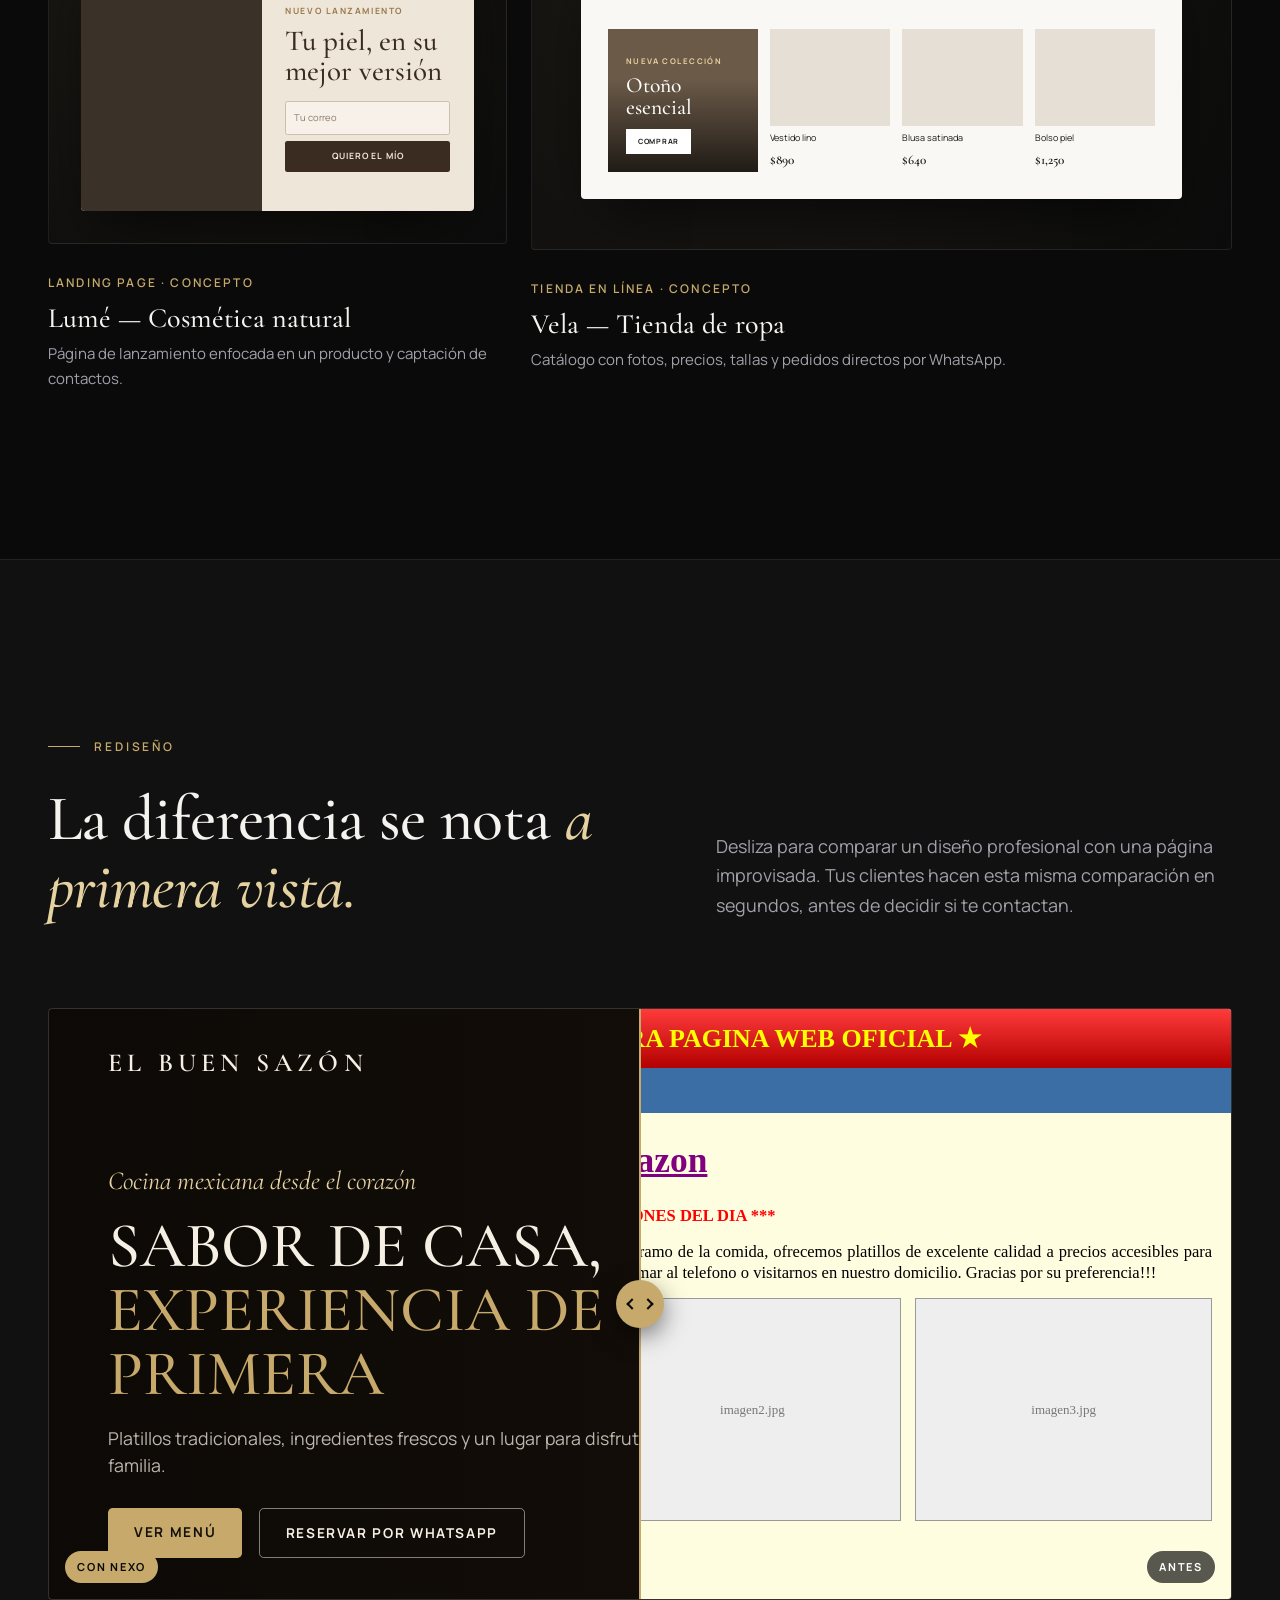
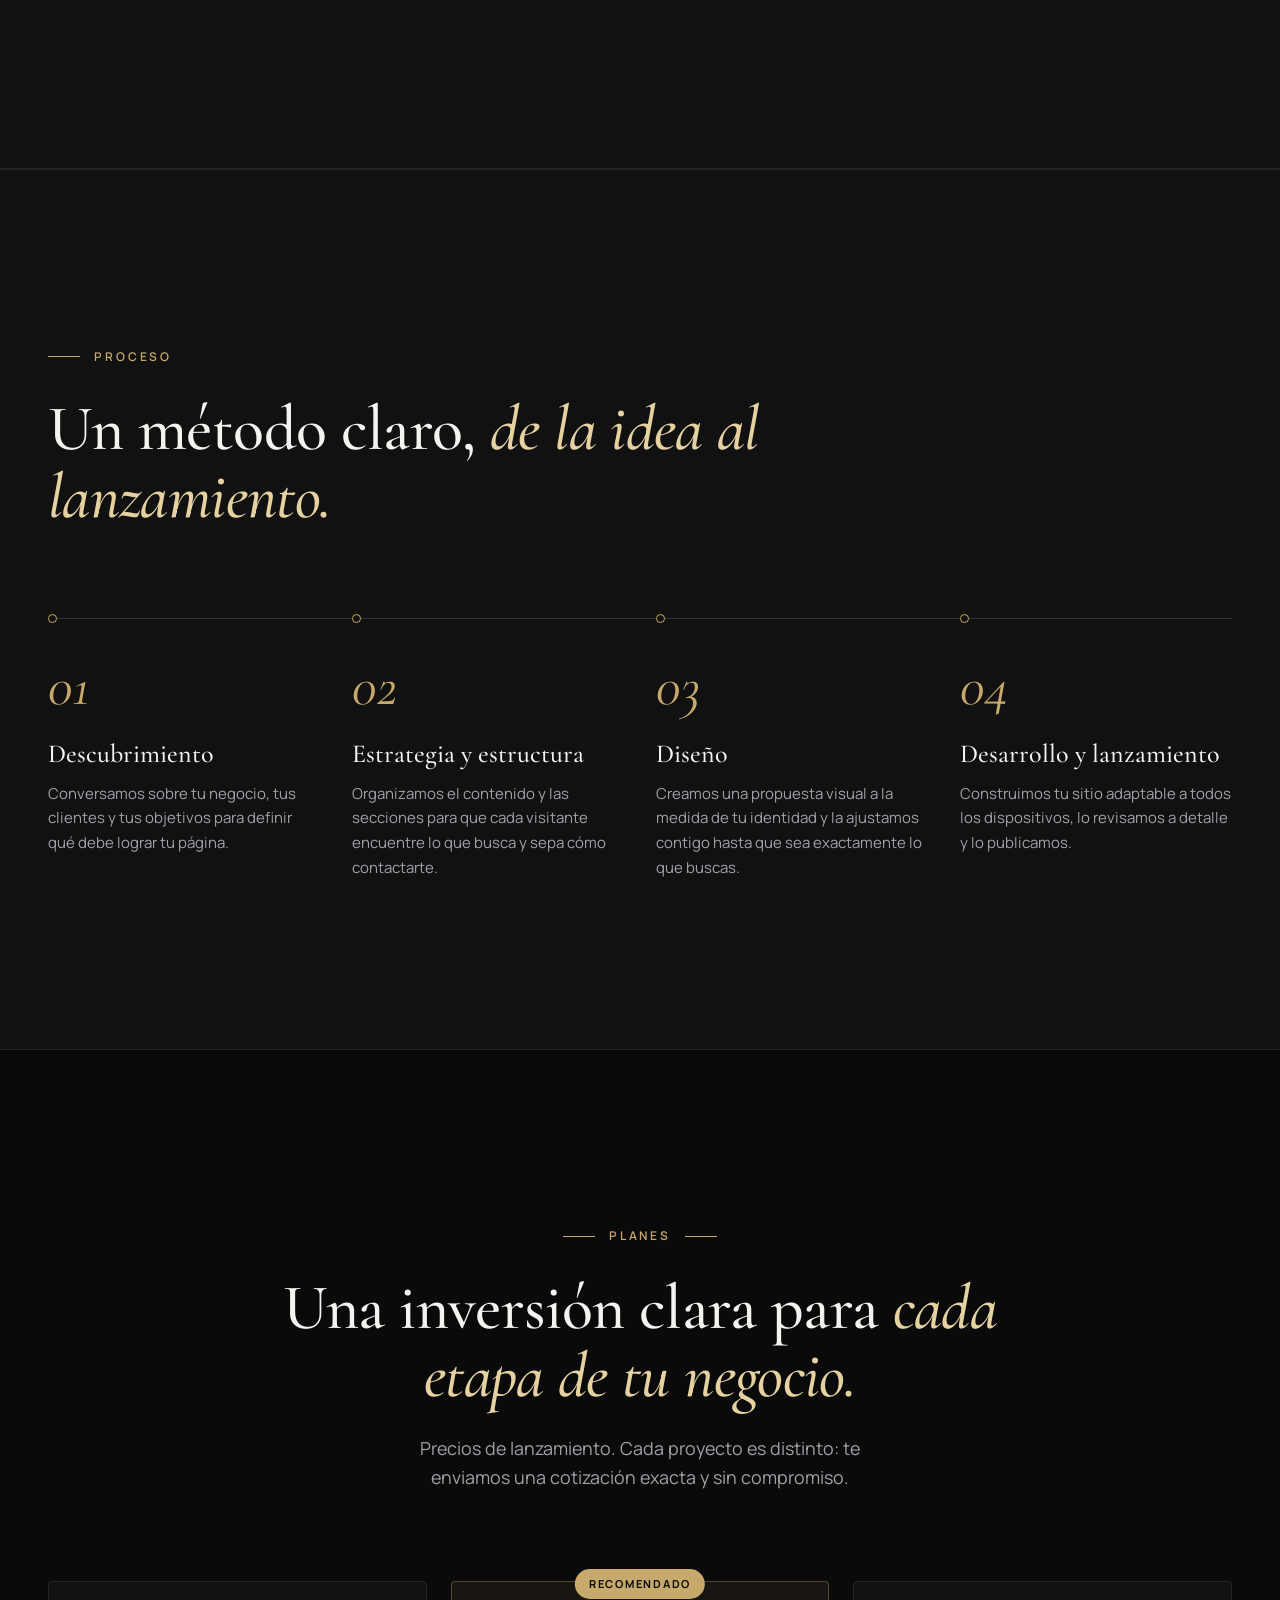
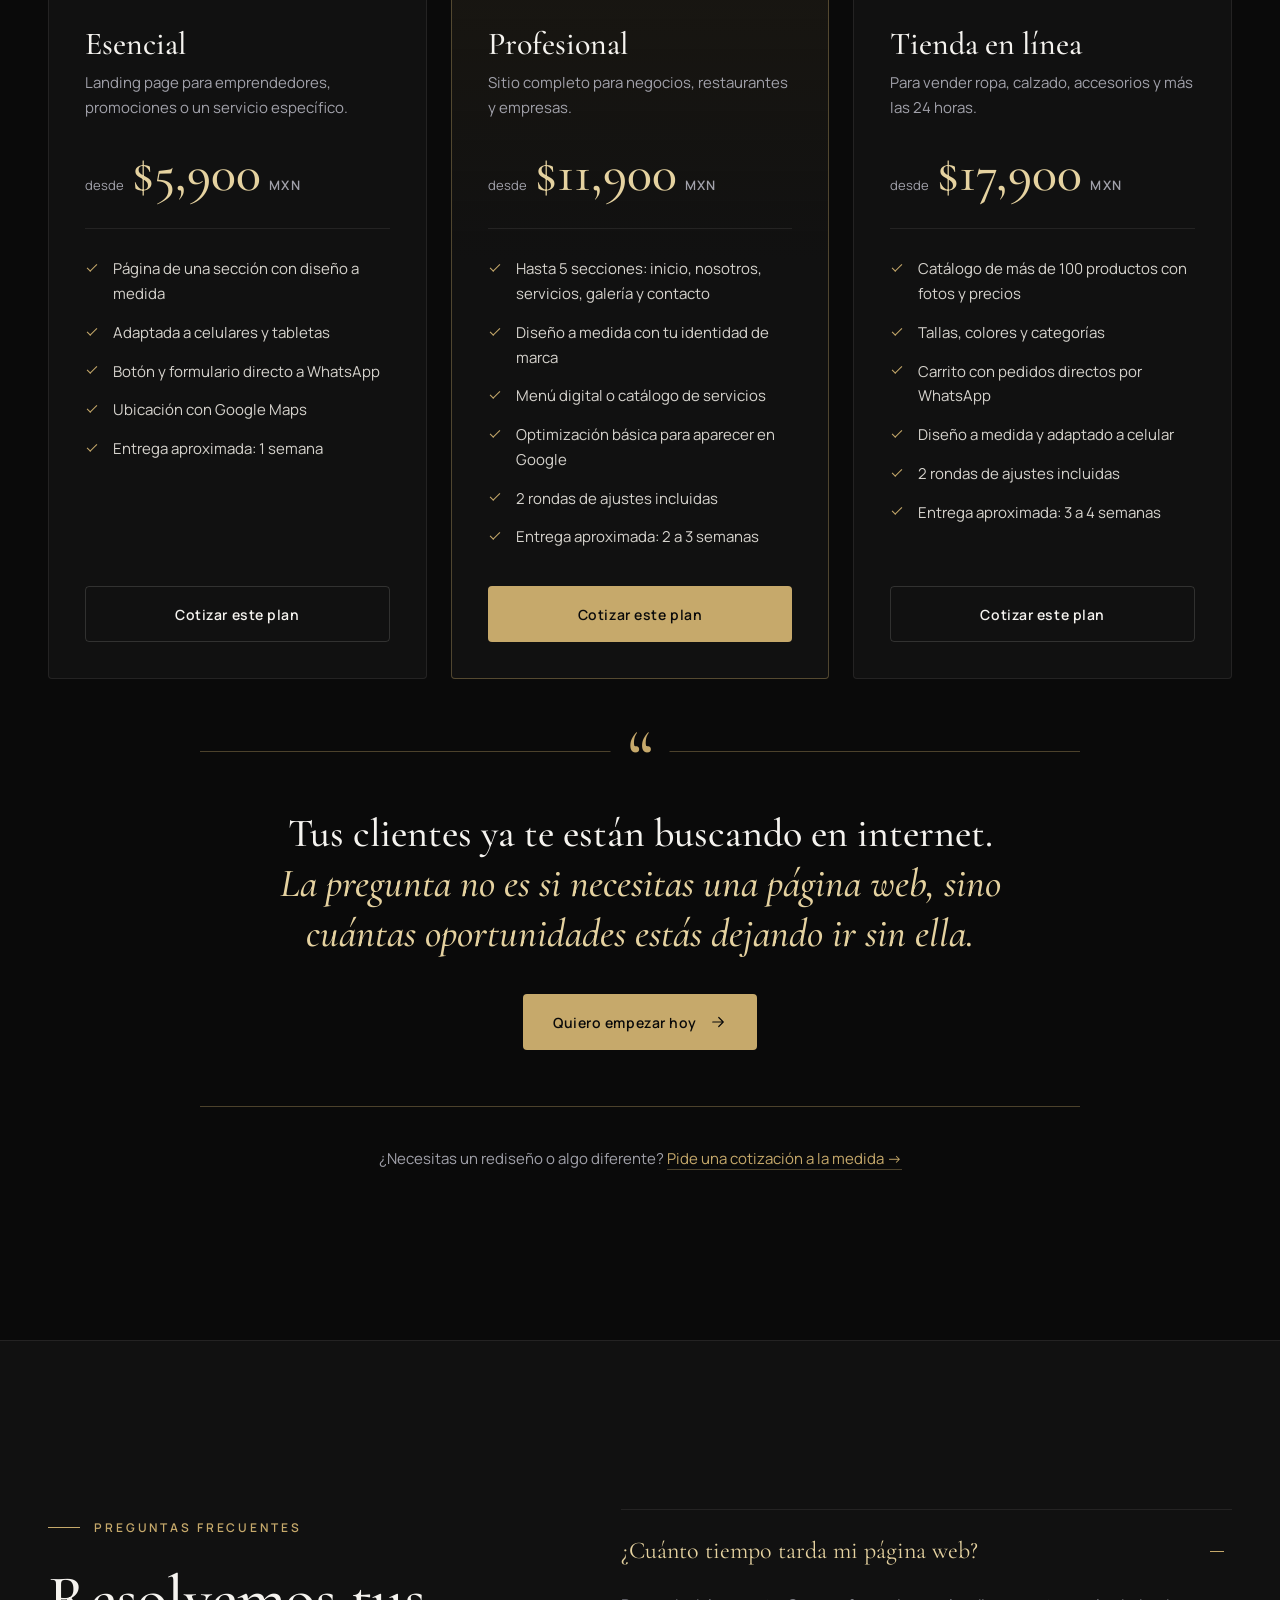
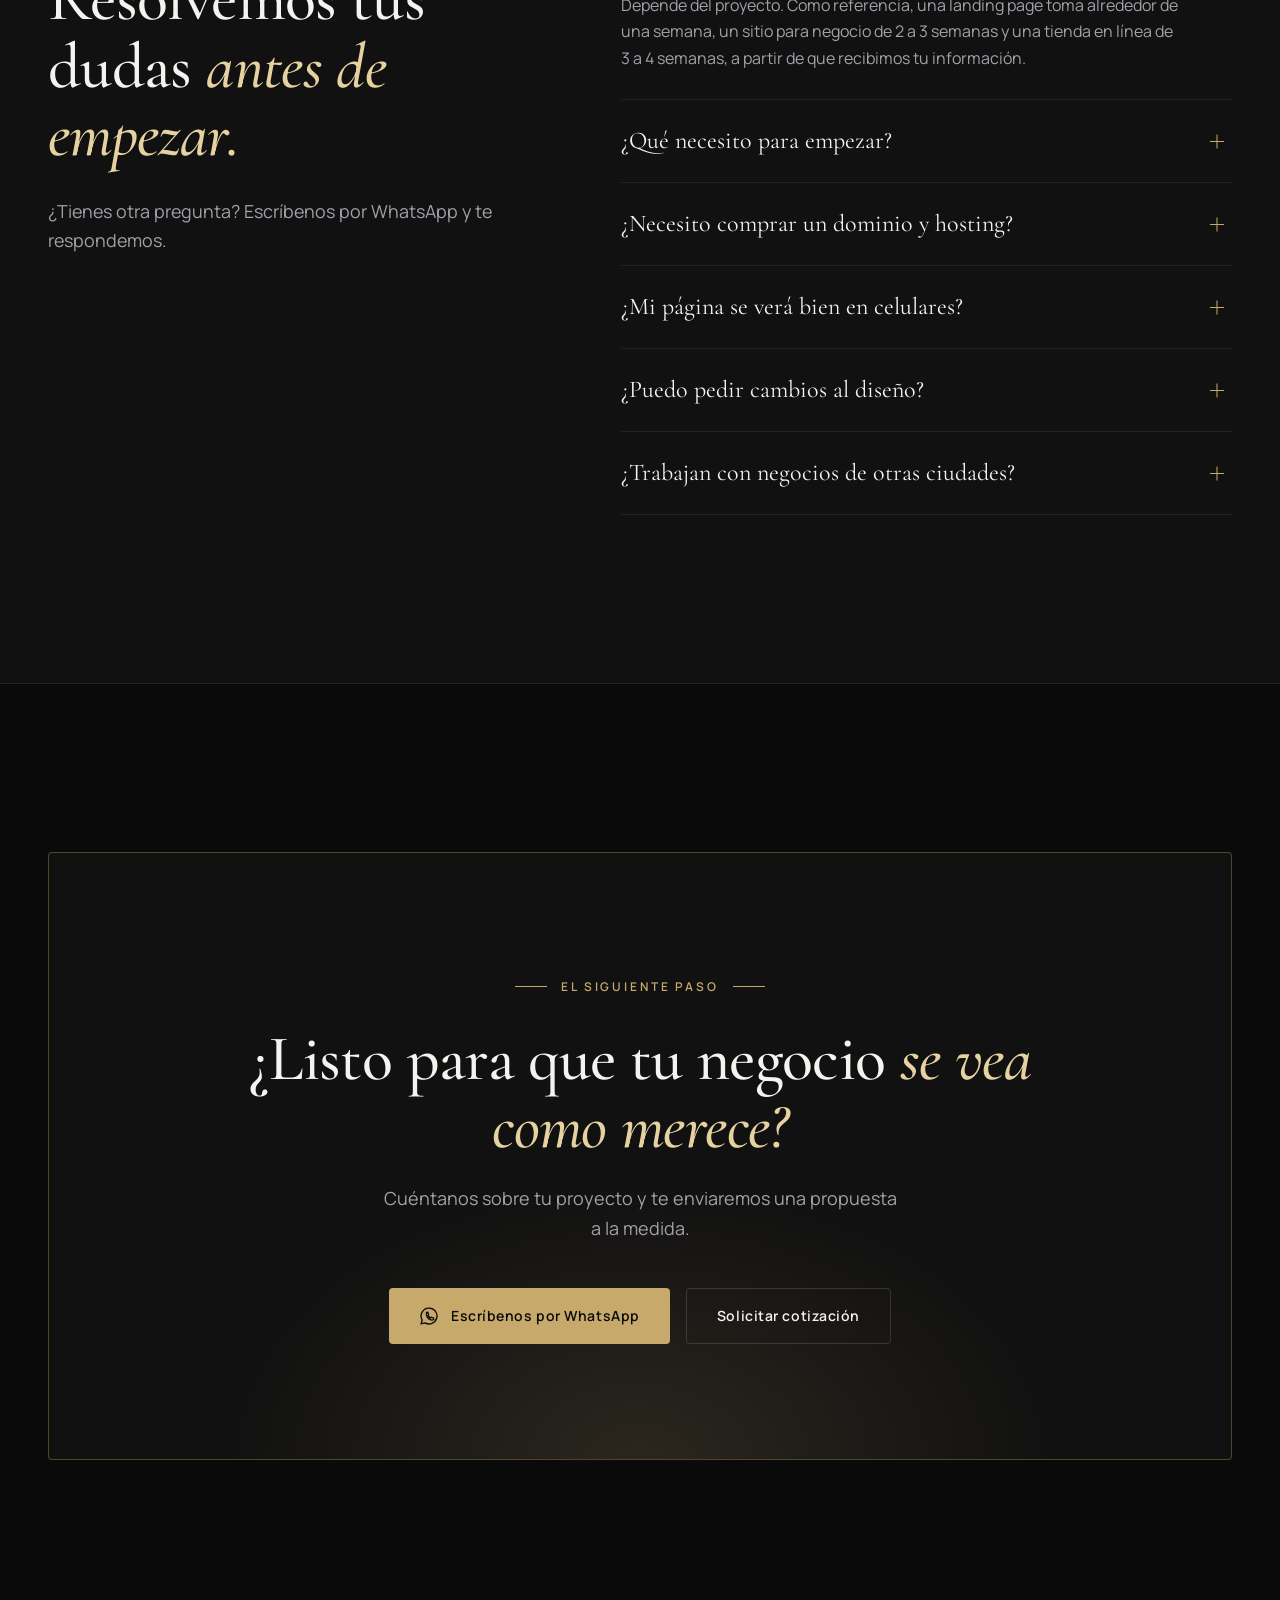
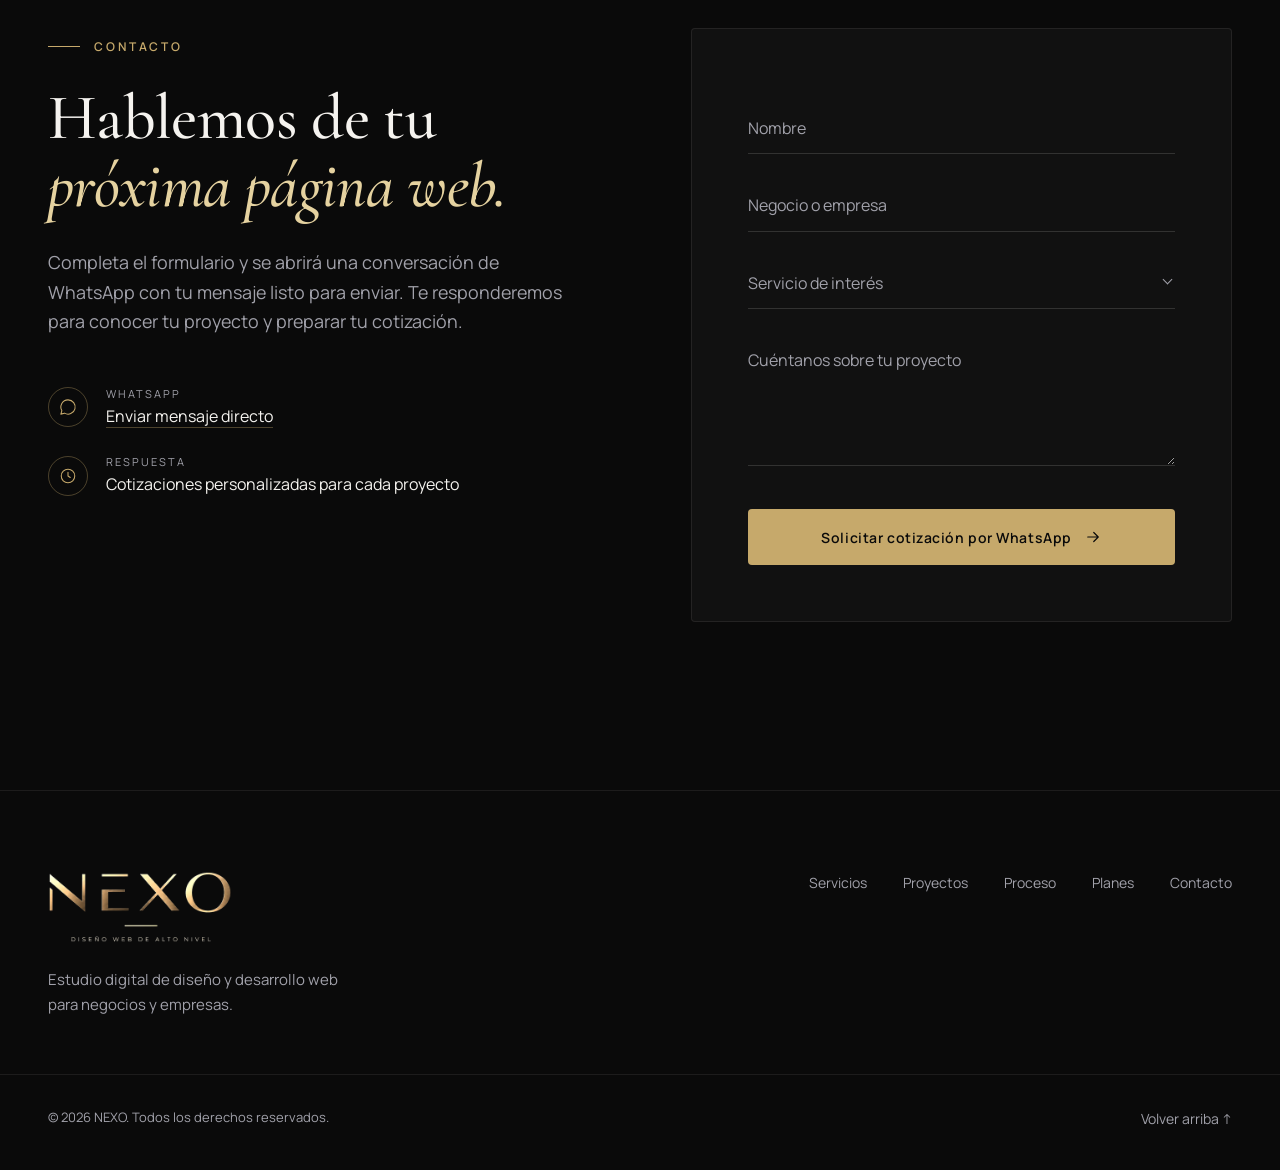
==== commit a477d5d9: "Cambiar las fotos de los proyectos de concepto Co-Authored-By: Claude Opus 5.5 <noreply@anthropic.co" ====
--- a/index.html
+++ b/index.html
@@ -429,7 +429,7 @@
                     <p>Platillos de temporada, vinos seleccionados y reservaciones en un clic.</p>
                     <em>Ver menú</em>
                   </div>
-                  <div class="pv__photo" style="--img: url('https://images.unsplash.com/photo-1540189549336-e6e99c3679fe?auto=format&fit=crop&w=700&q=70')"></div>
+                  <div class="pv__photo" style="--img: url('https://images.unsplash.com/photo-1517248135467-4c7edcad34c4?auto=format&fit=crop&w=700&q=70')"></div>
                 </div>
               </div>
             </div>
@@ -442,7 +442,7 @@
 
           <article class="project reveal" data-delay="1">
             <div class="project__visual" aria-hidden="true">
-              <div class="pv pv--vertice" style="--img: url('https://images.unsplash.com/photo-1497366216548-37526070297c?auto=format&fit=crop&w=700&q=70')">
+              <div class="pv pv--vertice" style="--img: url('https://images.unsplash.com/photo-1497366754035-f200968a6e72?auto=format&fit=crop&w=700&q=70')">
                 <div class="pv__nav"><b>Vértice</b><span>Servicios</span><span>Contacto</span></div>
                 <div class="pv__copy">
                   <small>Consultoría empresarial</small>
@@ -461,7 +461,7 @@
           <article class="project reveal">
             <div class="project__visual" aria-hidden="true">
               <div class="pv pv--lume">
-                <div class="pv__photo" style="--img: url('https://images.unsplash.com/photo-1556228578-8c89e6adf883?auto=format&fit=crop&w=500&q=70')"></div>
+                <div class="pv__photo" style="--img: url('https://images.unsplash.com/photo-1620916566398-39f1143ab7be?auto=format&fit=crop&w=500&q=70')"></div>
                 <div class="pv__copy">
                   <b class="pv__brand">Lumé</b>
                   <small>Nuevo lanzamiento</small>
@@ -482,12 +482,12 @@
               <div class="pv pv--vela">
                 <div class="pv__nav"><b>VELA</b><span>Mujer</span><span>Hombre</span><span>Novedades</span><i class="pv__bag"></i></div>
                 <div class="pv__shop">
-                  <div class="pv__banner" style="--img: url('https://images.unsplash.com/photo-1441986300917-64674bd600d8?auto=format&fit=crop&w=500&q=70')">
+                  <div class="pv__banner" style="--img: url('https://images.unsplash.com/photo-1445205170230-053b83016050?auto=format&fit=crop&w=500&q=70')">
                     <small>Nueva colección</small><strong>Otoño esencial</strong><em>Comprar</em>
                   </div>
-                  <div class="pv__product"><div class="pv__photo" style="--img: url('https://images.unsplash.com/photo-1515886657613-9f3515b0c78f?auto=format&fit=crop&w=360&q=70')"></div><span>Vestido lino</span><b>$890</b></div>
-                  <div class="pv__product"><div class="pv__photo" style="--img: url('https://images.unsplash.com/photo-1490481651871-ab68de25d43d?auto=format&fit=crop&w=360&q=70')"></div><span>Blusa satinada</span><b>$640</b></div>
-                  <div class="pv__product"><div class="pv__photo" style="--img: url('https://images.unsplash.com/photo-1483985988355-763728e1935b?auto=format&fit=crop&w=360&q=70')"></div><span>Bolso piel</span><b>$1,250</b></div>
+                  <div class="pv__product"><div class="pv__photo" style="--img: url('https://images.unsplash.com/photo-1529139574466-a303027c1d8b?auto=format&fit=crop&w=360&q=70')"></div><span>Vestido lino</span><b>$890</b></div>
+                  <div class="pv__product"><div class="pv__photo" style="--img: url('https://images.unsplash.com/photo-1515372039744-b8f02a3ae446?auto=format&fit=crop&w=360&q=70')"></div><span>Blusa satinada</span><b>$640</b></div>
+                  <div class="pv__product"><div class="pv__photo" style="--img: url('https://images.unsplash.com/photo-1509631179647-0177331693ae?auto=format&fit=crop&w=360&q=70')"></div><span>Bolso piel</span><b>$1,250</b></div>
                 </div>
               </div>
             </div>
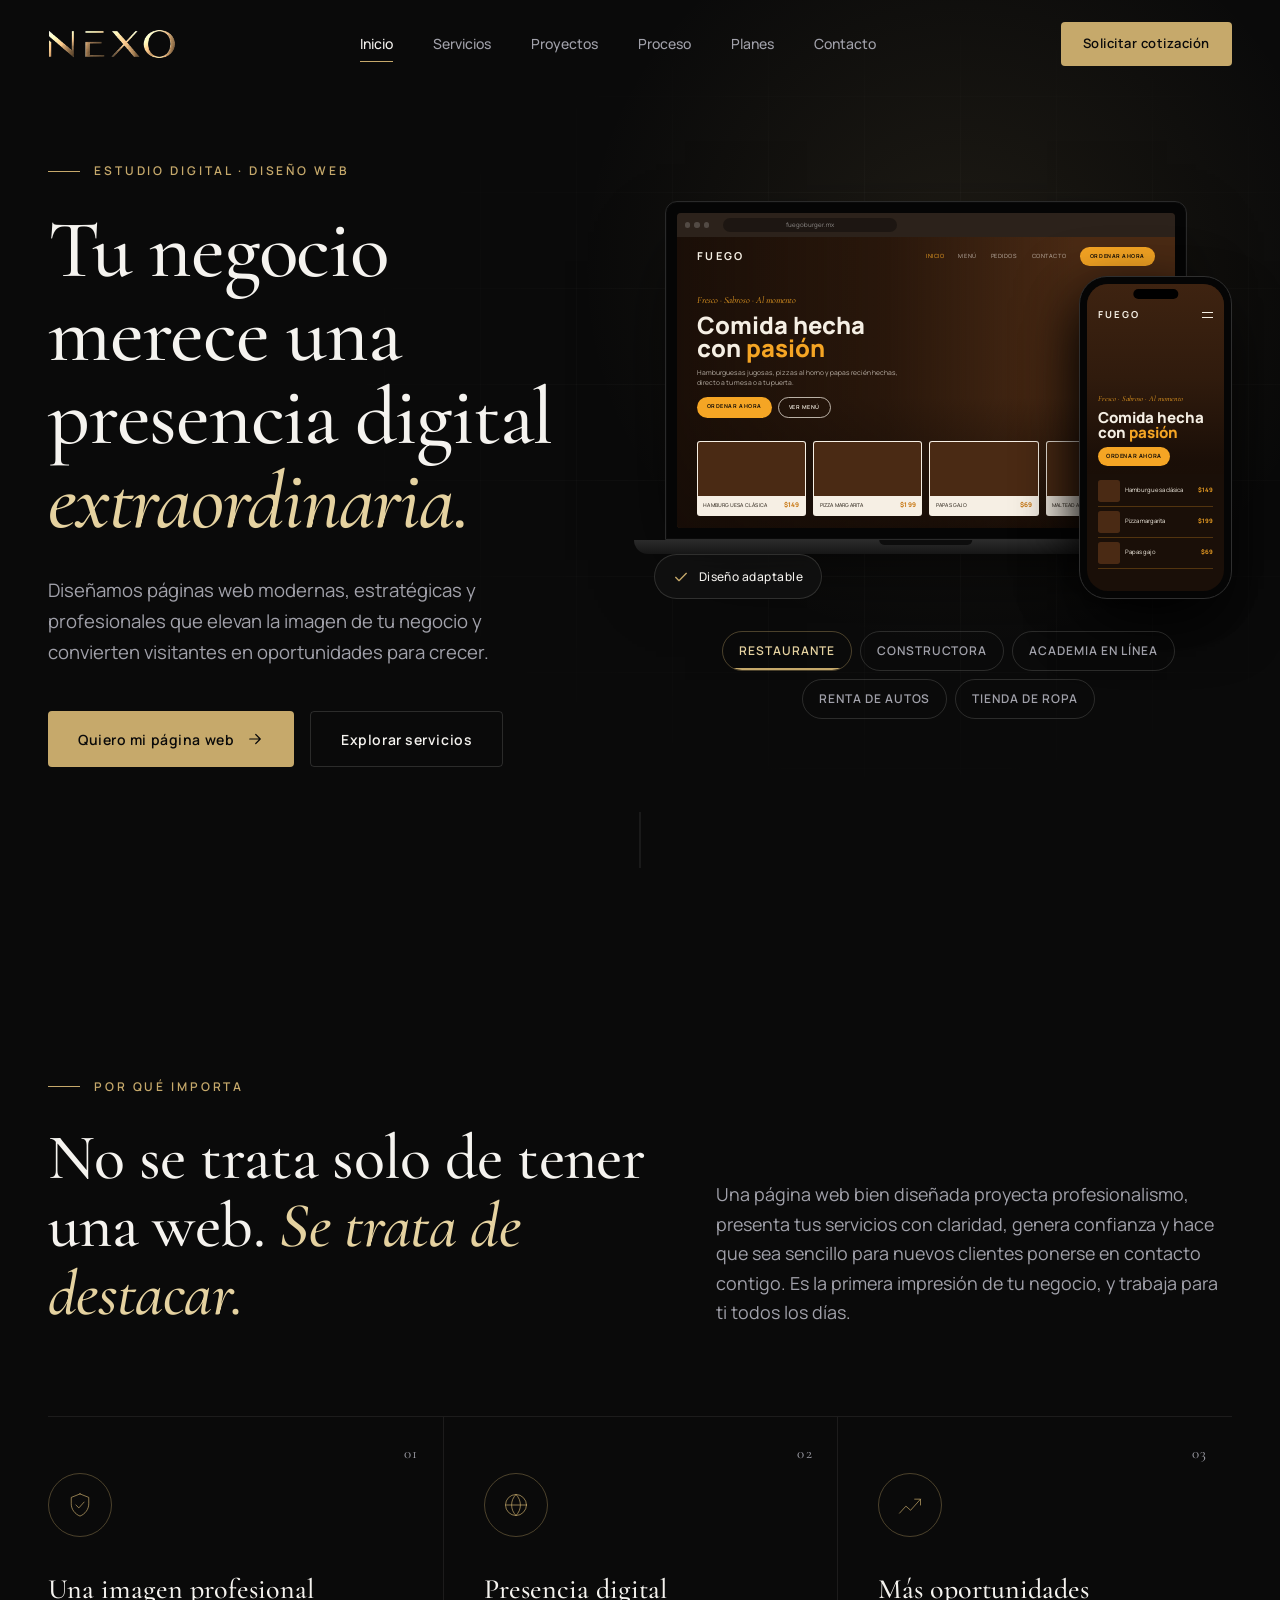
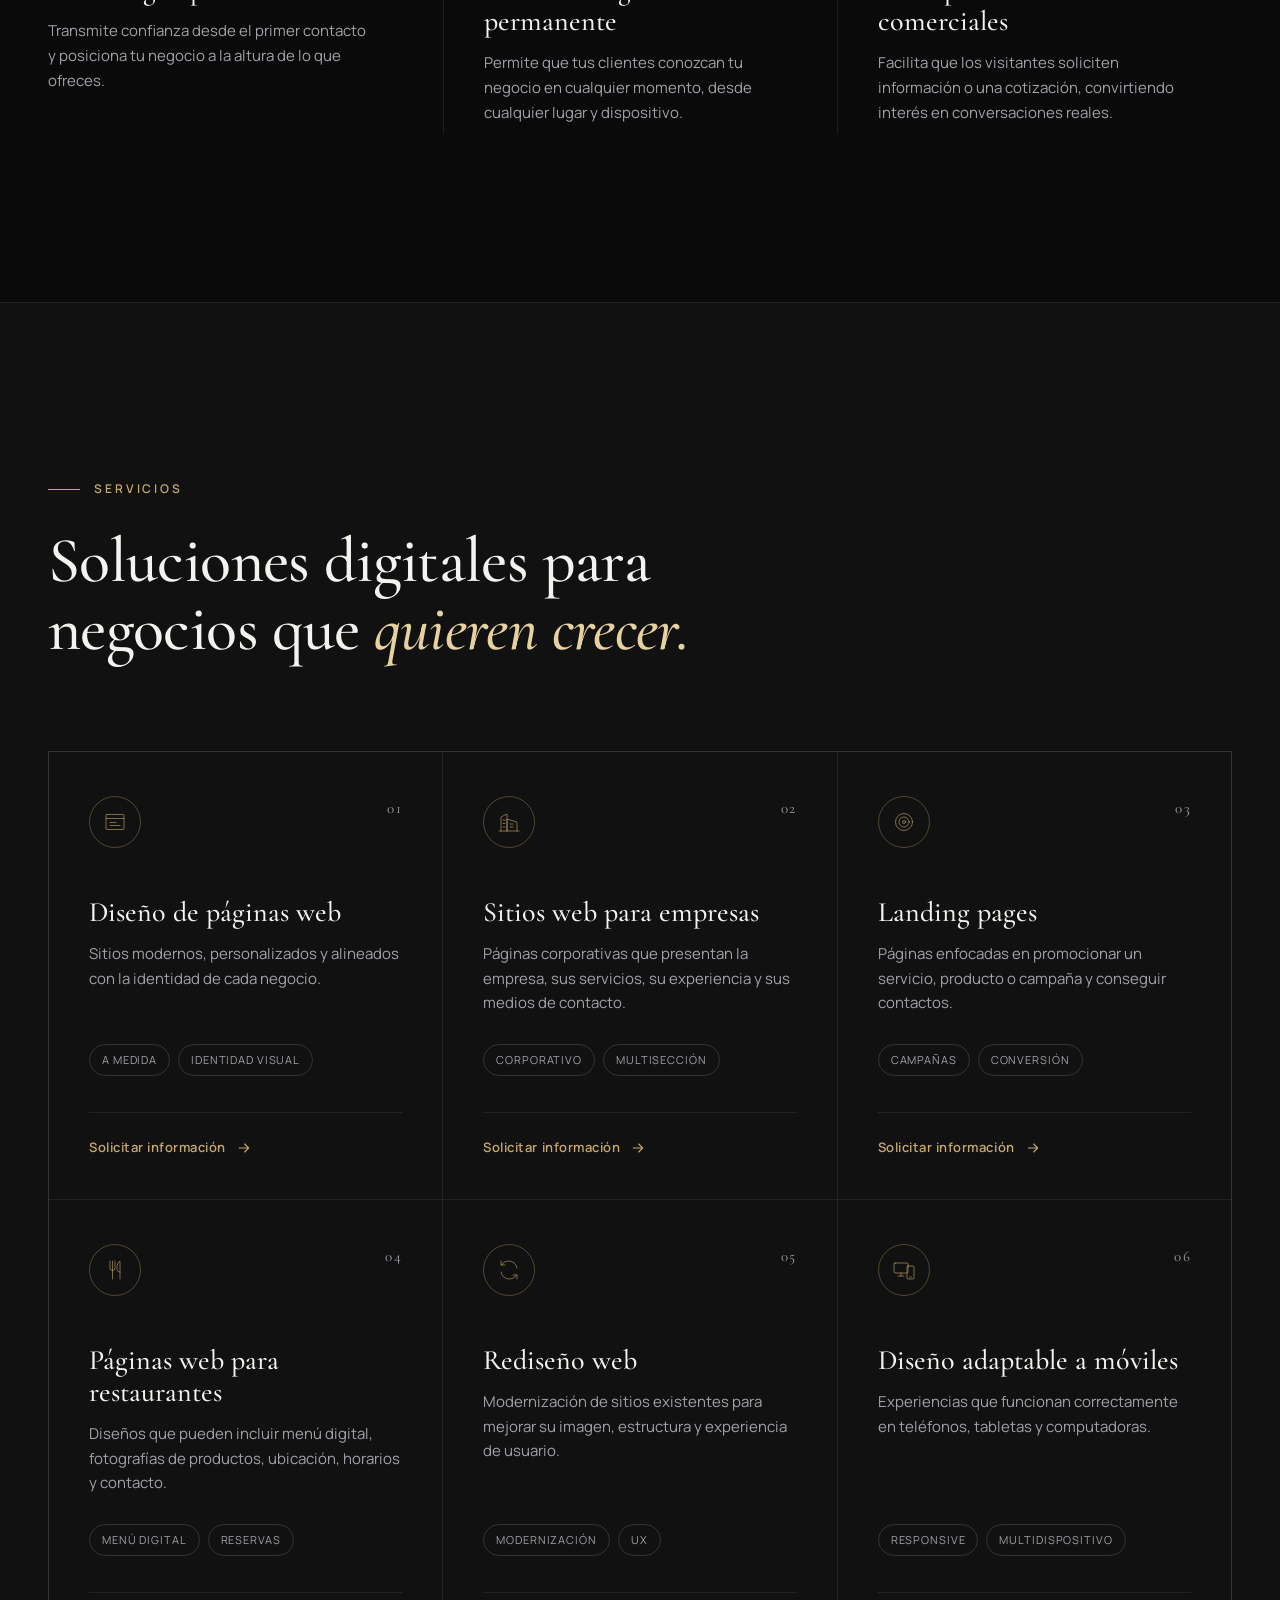
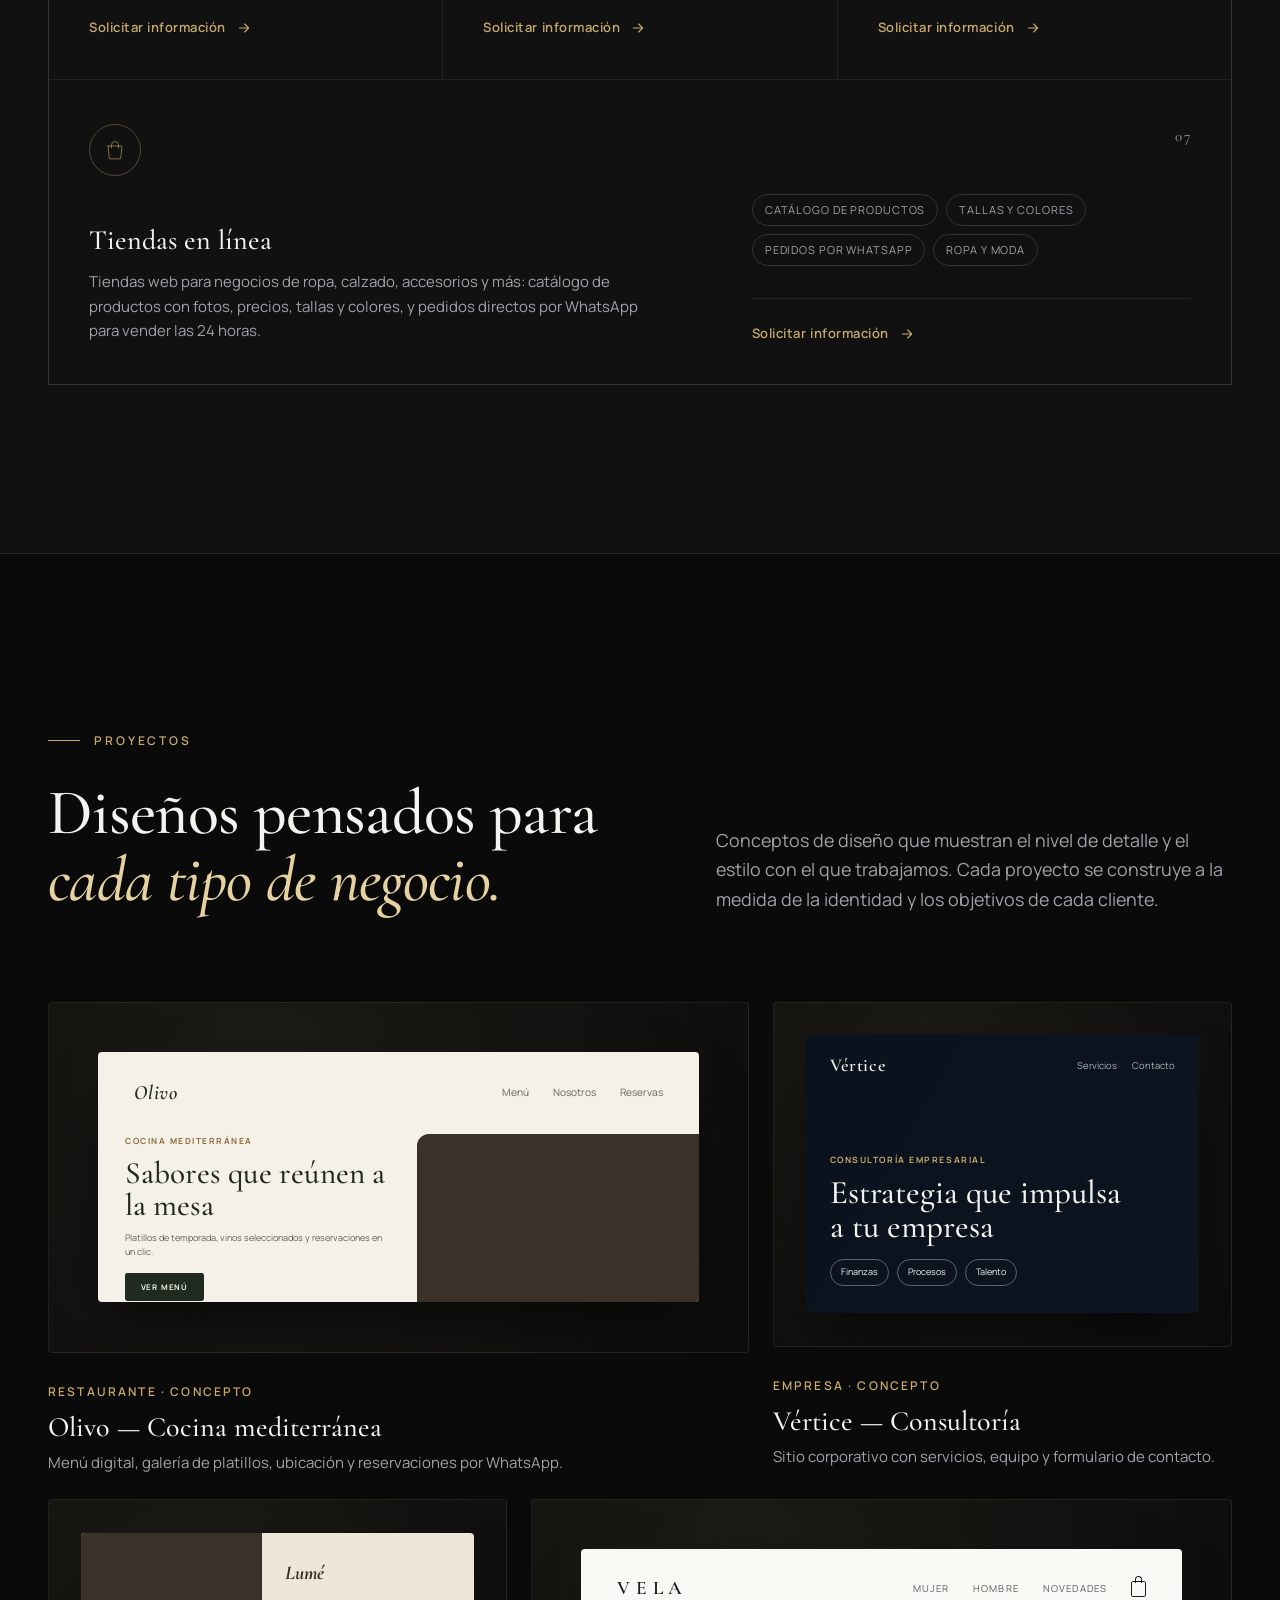
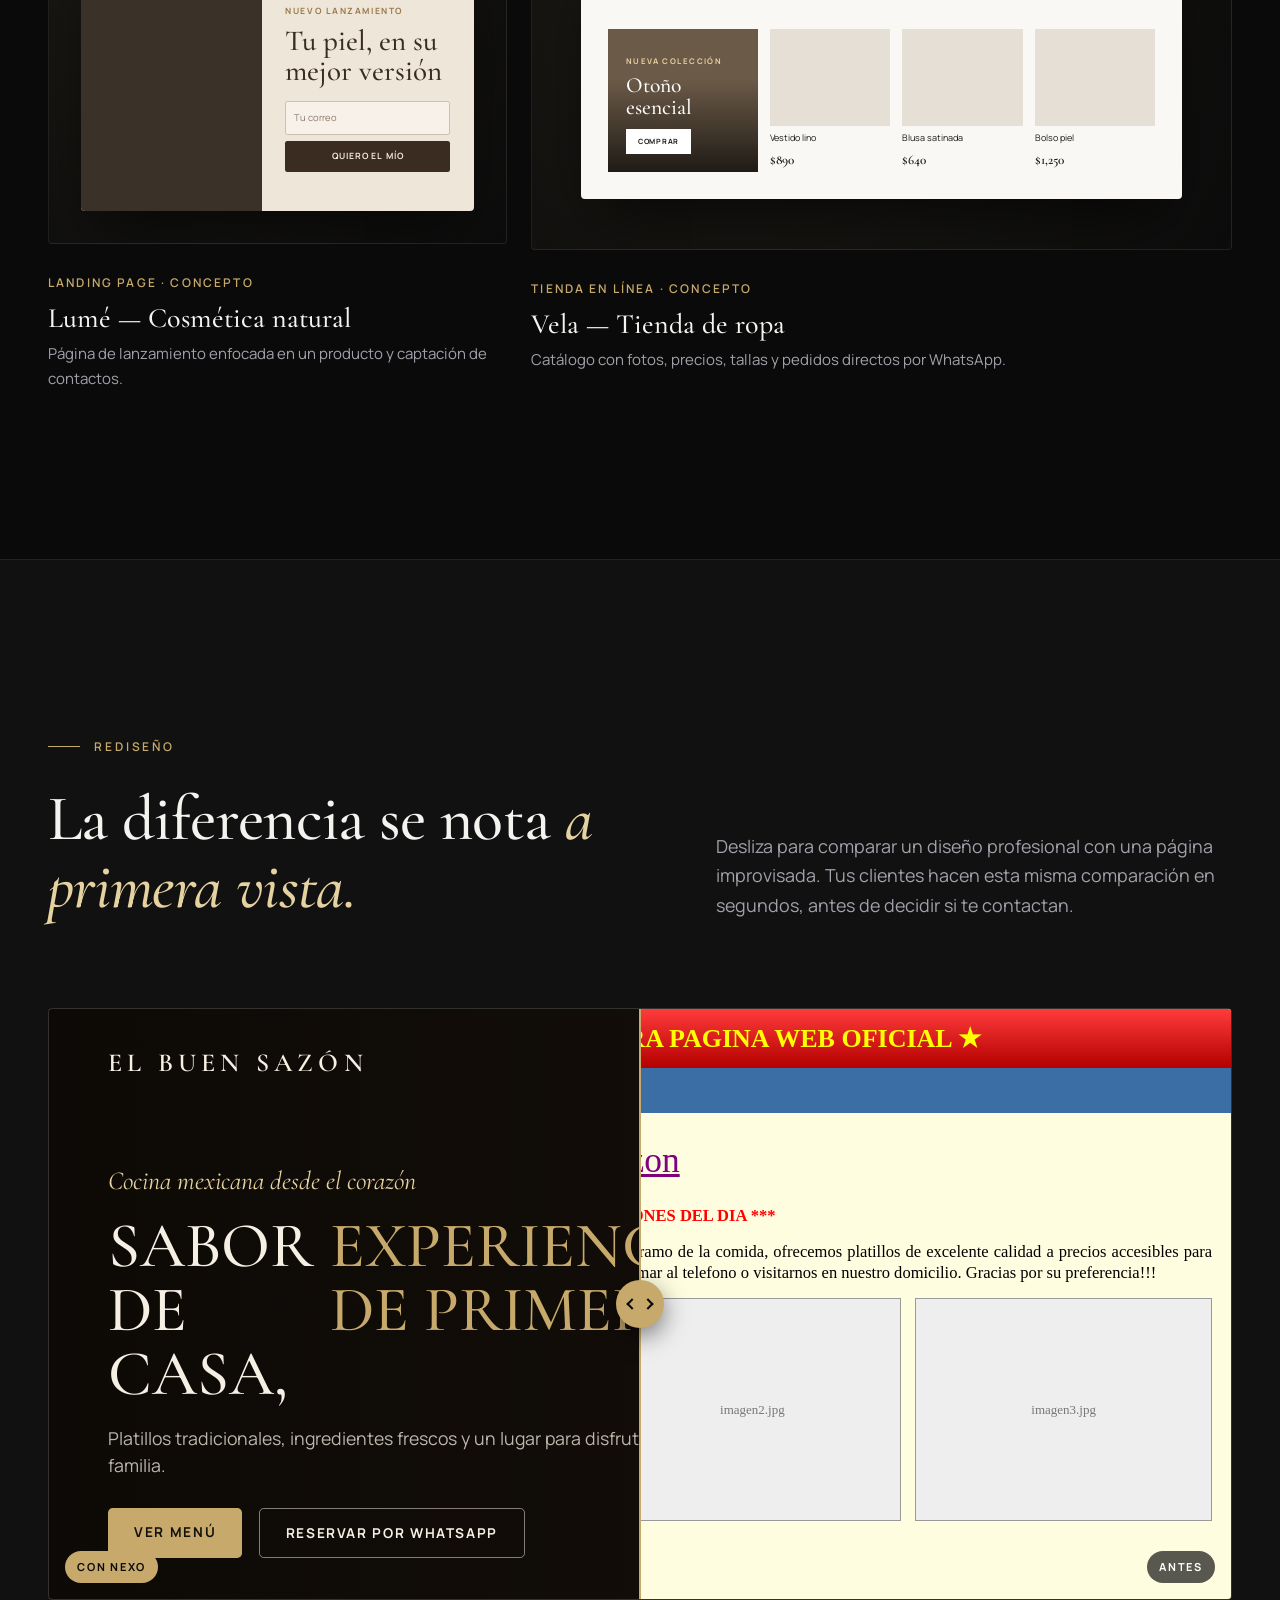
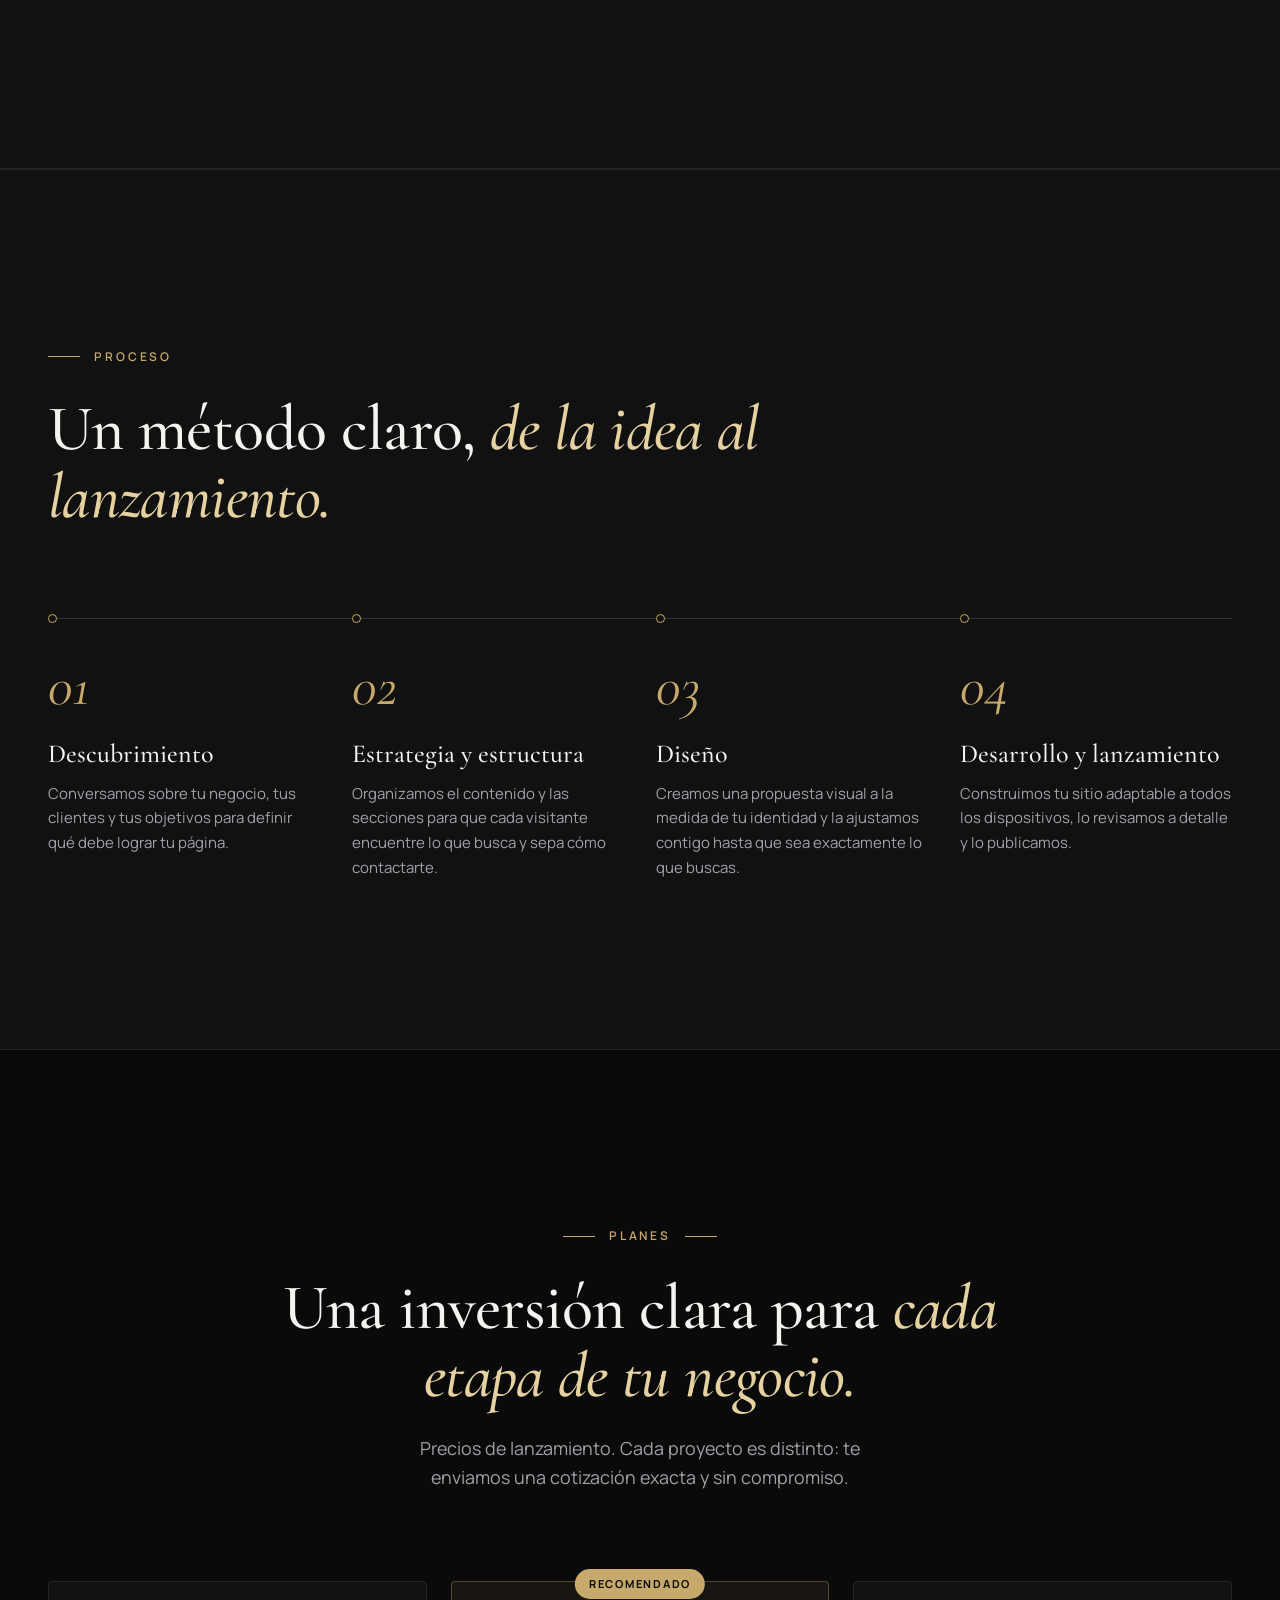
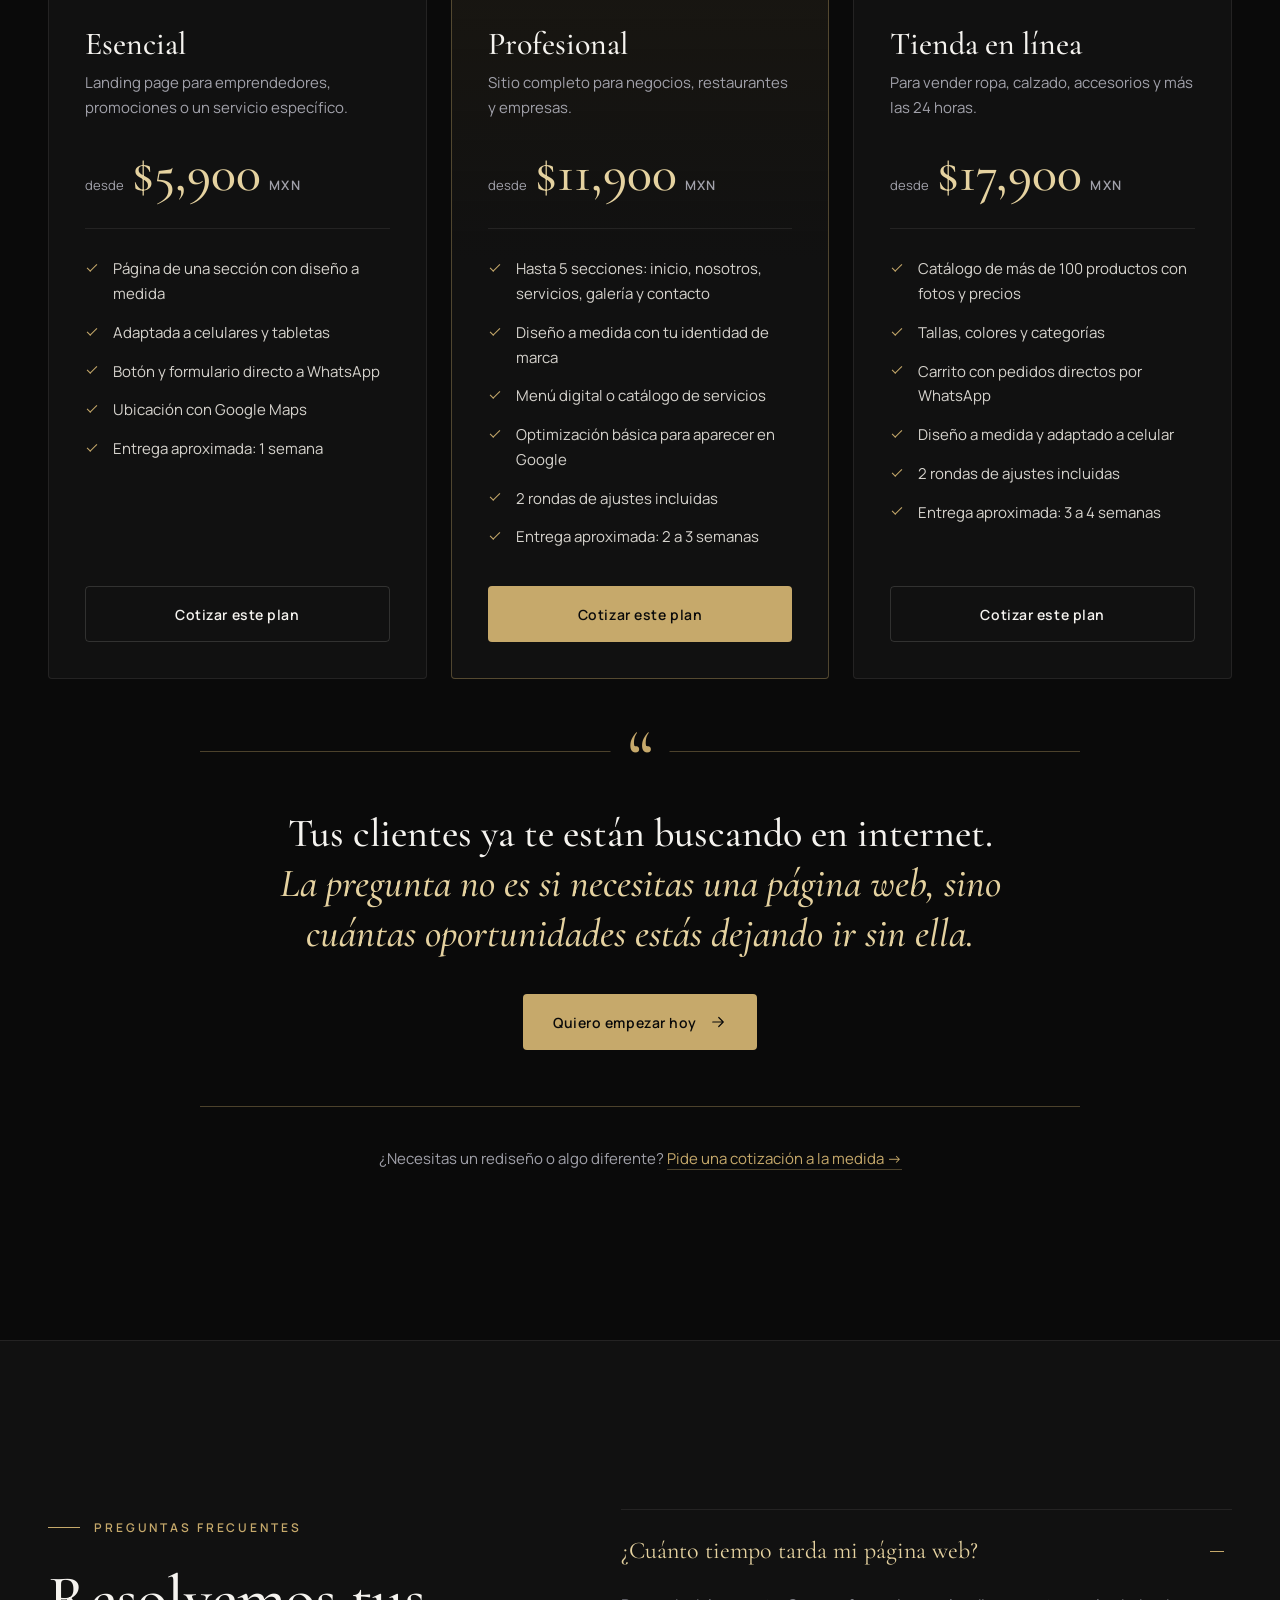
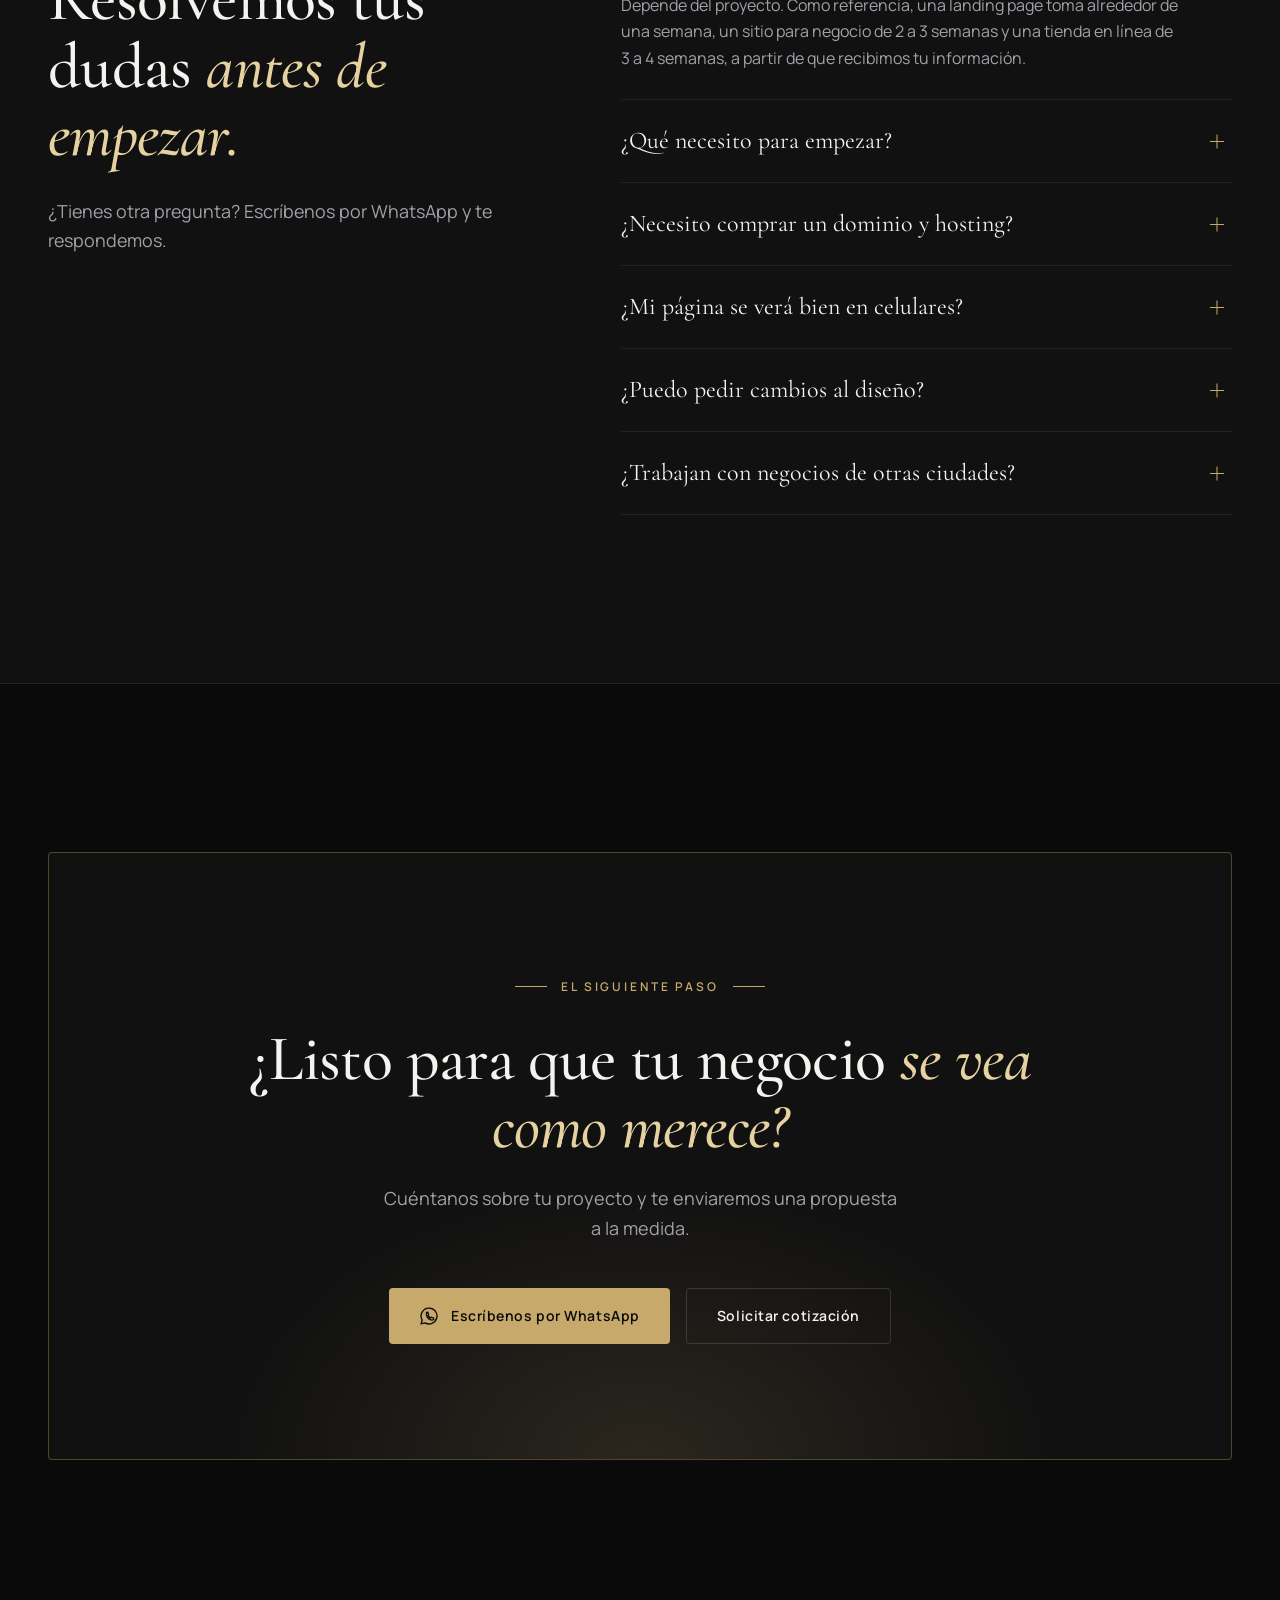
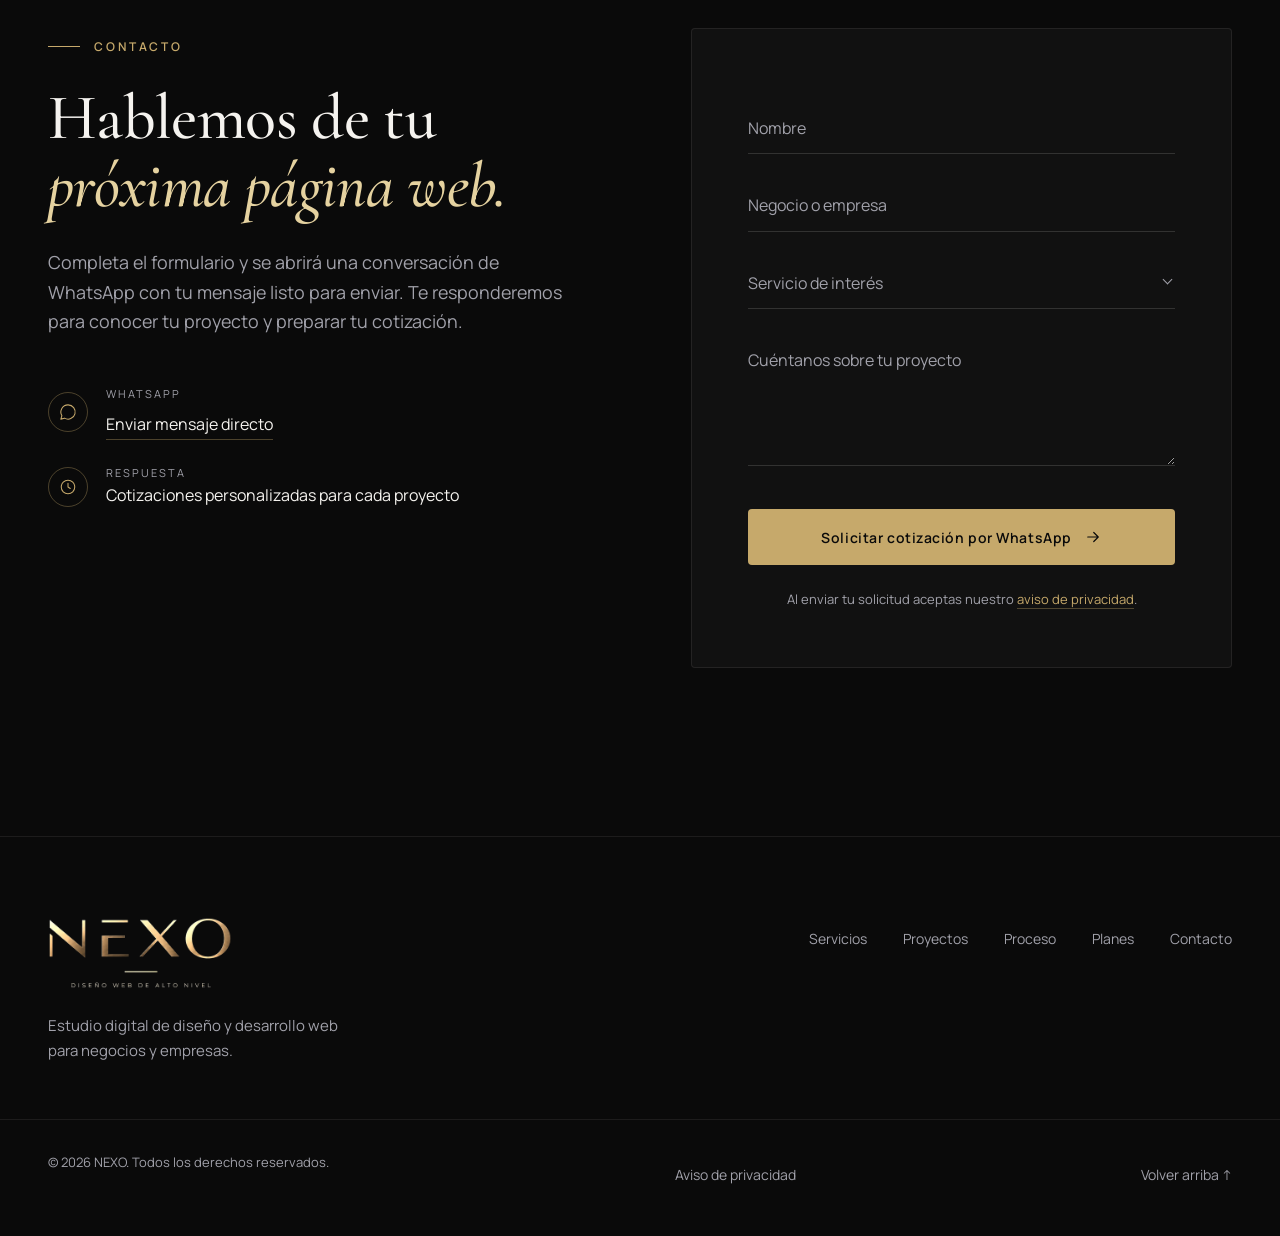
==== commit e702c125: "Mejoras de la auditoría: privacidad, velocidad, SEO y accesibilidad - Aviso de privacidad enlazado d" ====
--- a/index.html
+++ b/index.html
@@ -6,12 +6,53 @@
   <title>NEXO · Estudio digital de diseño web</title>
   <meta name="description" content="NEXO diseña páginas web modernas, estratégicas y profesionales que elevan la imagen de tu negocio y convierten visitantes en oportunidades para crecer.">
   <meta name="theme-color" content="#0A0A0A">
+  <link rel="canonical" href="https://maria2605199-cyber.github.io/mi-pagina-web-NEXO/">
   <meta property="og:title" content="NEXO · Estudio digital de diseño web">
-  <meta property="og:description" content="Tu negocio merece una presencia digital extraordinaria.">
+  <meta property="og:description" content="Tu negocio merece una presencia digital extraordinaria. Páginas web, tiendas en línea y landing pages para negocios.">
   <meta property="og:type" content="website">
+  <meta property="og:url" content="https://maria2605199-cyber.github.io/mi-pagina-web-NEXO/">
+  <meta property="og:locale" content="es_MX">
+  <meta property="og:site_name" content="NEXO">
+  <meta property="og:image" content="https://maria2605199-cyber.github.io/mi-pagina-web-NEXO/assets/og-image.png">
+  <meta property="og:image:width" content="1200">
+  <meta property="og:image:height" content="630">
+  <meta property="og:image:alt" content="NEXO · Diseño web de alto nivel">
+  <meta name="twitter:card" content="summary_large_image">
+  <meta name="twitter:image" content="https://maria2605199-cyber.github.io/mi-pagina-web-NEXO/assets/og-image.png">
   <link rel="icon" href="assets/favicon.png" type="image/png">
   <link rel="apple-touch-icon" href="assets/apple-touch-icon.png">
-  <meta property="og:image" content="assets/logo-nexo-completo.png">
+  <script type="application/ld+json">
+  {
+    "@context": "https://schema.org",
+    "@type": "ProfessionalService",
+    "name": "NEXO",
+    "alternateName": "NEXO Estudio Digital",
+    "description": "Estudio digital de diseño y desarrollo de páginas web, tiendas en línea y landing pages para negocios y empresas.",
+    "url": "https://maria2605199-cyber.github.io/mi-pagina-web-NEXO/",
+    "logo": "https://maria2605199-cyber.github.io/mi-pagina-web-NEXO/assets/logo-nexo-completo.png",
+    "image": "https://maria2605199-cyber.github.io/mi-pagina-web-NEXO/assets/og-image.png",
+    "telephone": "+52 673 114 4723",
+    "priceRange": "$5,900 - $17,900 MXN",
+    "areaServed": { "@type": "Country", "name": "México" },
+    "knowsLanguage": "es",
+    "contactPoint": {
+      "@type": "ContactPoint",
+      "telephone": "+52 673 114 4723",
+      "contactType": "sales",
+      "availableLanguage": "Spanish"
+    },
+    "hasOfferCatalog": {
+      "@type": "OfferCatalog",
+      "name": "Planes de diseño web",
+      "itemListElement": [
+        { "@type": "Offer", "name": "Esencial · Landing page", "priceCurrency": "MXN", "price": "5900" },
+        { "@type": "Offer", "name": "Profesional · Sitio web para negocio", "priceCurrency": "MXN", "price": "11900" },
+        { "@type": "Offer", "name": "Tienda en línea", "priceCurrency": "MXN", "price": "17900" }
+      ]
+    }
+  }
+  </script>
+  <link rel="preconnect" href="https://images.unsplash.com">
   <link rel="preconnect" href="https://fonts.googleapis.com">
   <link rel="preconnect" href="https://fonts.gstatic.com" crossorigin>
   <link href="https://fonts.googleapis.com/css2?family=Cormorant+Garamond:ital,wght@0,400;0,500;0,600;1,400;1,500&family=Manrope:wght@300;400;500;600;700&display=swap" rel="stylesheet">
@@ -86,91 +127,91 @@
               <div class="laptop__screen">
                 <div class="site site--food is-active">
                   <div class="site__bar"><i></i><i></i><i></i><span class="site__url">fuegoburger.mx</span></div>
-                  <div class="site__hero" style="--img: url('https://images.unsplash.com/photo-1568901346375-23c9450c58cd?auto=format&fit=crop&w=1100&q=70')">
+                  <div class="site__hero" data-img="https://images.unsplash.com/photo-1568901346375-23c9450c58cd?auto=format&fit=crop&w=1100&q=70">
                     <div class="site__nav"><b class="site__logo">FUEGO</b><span class="is-on">Inicio</span><span>Menú</span><span>Pedidos</span><span>Contacto</span><em class="site__btn">Ordenar ahora</em></div>
                     <div class="site__copy">
                       <i>Fresco · Sabroso · Al momento</i>
-                      <h4>Comida hecha<br>con <span>pasión</span></h4>
+                      <div class="site__title">Comida hecha<br>con <span>pasión</span></div>
                       <p>Hamburguesas jugosas, pizzas al horno y papas recién hechas, directo a tu mesa o a tu puerta.</p>
                       <div class="site__cta"><em>Ordenar ahora</em><u>Ver menú</u></div>
                     </div>
                     <div class="site__menu">
-                      <div class="dish"><div class="dish__img" style="--img: url('https://images.unsplash.com/photo-1568901346375-23c9450c58cd?auto=format&fit=crop&w=360&q=70')"></div><div class="dish__info"><span>Hamburguesa clásica</span><b>$149</b></div></div>
-                      <div class="dish"><div class="dish__img" style="--img: url('https://images.unsplash.com/photo-1565299624946-b28f40a0ae38?auto=format&fit=crop&w=360&q=70')"></div><div class="dish__info"><span>Pizza margarita</span><b>$199</b></div></div>
-                      <div class="dish"><div class="dish__img" style="--img: url('https://images.unsplash.com/photo-1573080496219-bb080dd4f877?auto=format&fit=crop&w=360&q=70')"></div><div class="dish__info"><span>Papas gajo</span><b>$69</b></div></div>
-                      <div class="dish"><div class="dish__img" style="--img: url('https://images.unsplash.com/photo-1572490122747-3968b75cc699?auto=format&fit=crop&w=360&q=70')"></div><div class="dish__info"><span>Malteada</span><b>$79</b></div></div>
+                      <div class="dish"><div class="dish__img" data-img="https://images.unsplash.com/photo-1568901346375-23c9450c58cd?auto=format&fit=crop&w=360&q=70"></div><div class="dish__info"><span>Hamburguesa clásica</span><b>$149</b></div></div>
+                      <div class="dish"><div class="dish__img" data-img="https://images.unsplash.com/photo-1565299624946-b28f40a0ae38?auto=format&fit=crop&w=360&q=70"></div><div class="dish__info"><span>Pizza margarita</span><b>$199</b></div></div>
+                      <div class="dish"><div class="dish__img" data-img="https://images.unsplash.com/photo-1573080496219-bb080dd4f877?auto=format&fit=crop&w=360&q=70"></div><div class="dish__info"><span>Papas gajo</span><b>$69</b></div></div>
+                      <div class="dish"><div class="dish__img" data-img="https://images.unsplash.com/photo-1572490122747-3968b75cc699?auto=format&fit=crop&w=360&q=70"></div><div class="dish__info"><span>Malteada</span><b>$79</b></div></div>
                     </div>
                   </div>
                 </div>
                 <div class="site site--build">
                   <div class="site__bar"><i></i><i></i><i></i><span class="site__url">alturaconstructora.mx</span></div>
-                  <div class="site__hero" style="--img: url('https://images.unsplash.com/photo-1486406146926-c627a92ad1ab?auto=format&fit=crop&w=1100&q=70')">
+                  <div class="site__hero" data-img="https://images.unsplash.com/photo-1486406146926-c627a92ad1ab?auto=format&fit=crop&w=1100&q=70">
                     <div class="site__nav"><b class="site__logo">ALTURA</b><span class="is-on">Inicio</span><span>Servicios</span><span>Proyectos</span><span>Nosotros</span><em class="site__btn">Contacto</em></div>
                     <div class="site__copy">
                       <i>Ingeniería y construcción</i>
-                      <h4>Construimos el<br><span>futuro</span> de tu ciudad</h4>
+                      <div class="site__title">Construimos el<br><span>futuro</span> de tu ciudad</div>
                       <p>Proyectos de infraestructura, edificios comerciales y desarrollo urbano con calidad y experiencia.</p>
                       <div class="site__cta"><em>Conocer más</em><u>Ver proyectos</u></div>
                     </div>
                     <div class="site__menu">
-                      <div class="dish"><div class="dish__img" style="--img: url('https://images.unsplash.com/photo-1449157291145-7efd050a4d0e?auto=format&fit=crop&w=360&q=70')"></div><div class="dish__info"><span>Infraestructura</span><b>Ver más</b></div></div>
-                      <div class="dish"><div class="dish__img" style="--img: url('https://images.unsplash.com/photo-1545324418-cc1a3fa10c00?auto=format&fit=crop&w=360&q=70')"></div><div class="dish__info"><span>Edificios comerciales</span><b>Ver más</b></div></div>
-                      <div class="dish"><div class="dish__img" style="--img: url('https://images.unsplash.com/photo-1486406146926-c627a92ad1ab?auto=format&fit=crop&w=360&q=70')"></div><div class="dish__info"><span>Desarrollo urbano</span><b>Ver más</b></div></div>
-                      <div class="dish"><div class="dish__img" style="--img: url('https://images.unsplash.com/photo-1503387762-592deb58ef4e?auto=format&fit=crop&w=360&q=70')"></div><div class="dish__info"><span>Remodelación</span><b>Ver más</b></div></div>
+                      <div class="dish"><div class="dish__img" data-img="https://images.unsplash.com/photo-1449157291145-7efd050a4d0e?auto=format&fit=crop&w=360&q=70"></div><div class="dish__info"><span>Infraestructura</span><b>Ver más</b></div></div>
+                      <div class="dish"><div class="dish__img" data-img="https://images.unsplash.com/photo-1545324418-cc1a3fa10c00?auto=format&fit=crop&w=360&q=70"></div><div class="dish__info"><span>Edificios comerciales</span><b>Ver más</b></div></div>
+                      <div class="dish"><div class="dish__img" data-img="https://images.unsplash.com/photo-1486406146926-c627a92ad1ab?auto=format&fit=crop&w=360&q=70"></div><div class="dish__info"><span>Desarrollo urbano</span><b>Ver más</b></div></div>
+                      <div class="dish"><div class="dish__img" data-img="https://images.unsplash.com/photo-1503387762-592deb58ef4e?auto=format&fit=crop&w=360&q=70"></div><div class="dish__info"><span>Remodelación</span><b>Ver más</b></div></div>
                     </div>
                   </div>
                 </div>
                 <div class="site site--academy">
                   <div class="site__bar"><i></i><i></i><i></i><span class="site__url">vozsocial.academy</span></div>
-                  <div class="site__hero" style="--img: url('https://images.unsplash.com/photo-1573496359142-b8d87734a5a2?auto=format&fit=crop&w=1100&q=70')">
+                  <div class="site__hero" data-img="https://images.unsplash.com/photo-1573496359142-b8d87734a5a2?auto=format&fit=crop&w=1100&q=70">
                     <div class="site__nav"><b class="site__logo">VOZ SOCIAL</b><span class="is-on">Cursos</span><span>Membresía</span><span>Recursos</span><span>Opiniones</span><em class="site__btn">Únete</em></div>
                     <div class="site__copy">
                       <i>Academia para creadores</i>
-                      <h4>Crea. Crece.<br><span>Monetiza.</span></h4>
+                      <div class="site__title">Crea. Crece.<br><span>Monetiza.</span></div>
                       <p>Plantillas, cursos y estrategias para creadores y negocios que quieren destacar en redes.</p>
                       <div class="site__cta"><em>Prueba 7 días gratis</em><u>Ver membresías</u></div>
                     </div>
                     <div class="site__menu">
-                      <div class="dish"><div class="dish__img" style="--img: url('https://images.unsplash.com/photo-1611162617474-5b21e879e113?auto=format&fit=crop&w=360&q=70')"></div><div class="dish__info"><span>Plantillas</span><b>Ver más</b></div></div>
-                      <div class="dish"><div class="dish__img" style="--img: url('https://images.unsplash.com/photo-1611162616305-c69b3fa7fbe0?auto=format&fit=crop&w=360&q=70')"></div><div class="dish__info"><span>Reels y TikTok</span><b>Ver más</b></div></div>
-                      <div class="dish"><div class="dish__img" style="--img: url('https://images.unsplash.com/photo-1460925895917-afdab827c52f?auto=format&fit=crop&w=360&q=70')"></div><div class="dish__info"><span>Estrategia</span><b>Ver más</b></div></div>
-                      <div class="dish"><div class="dish__img" style="--img: url('https://images.unsplash.com/photo-1522202176988-66273c2fd55f?auto=format&fit=crop&w=360&q=70')"></div><div class="dish__info"><span>Cursos</span><b>Ver más</b></div></div>
+                      <div class="dish"><div class="dish__img" data-img="https://images.unsplash.com/photo-1611162617474-5b21e879e113?auto=format&fit=crop&w=360&q=70"></div><div class="dish__info"><span>Plantillas</span><b>Ver más</b></div></div>
+                      <div class="dish"><div class="dish__img" data-img="https://images.unsplash.com/photo-1611162616305-c69b3fa7fbe0?auto=format&fit=crop&w=360&q=70"></div><div class="dish__info"><span>Reels y TikTok</span><b>Ver más</b></div></div>
+                      <div class="dish"><div class="dish__img" data-img="https://images.unsplash.com/photo-1460925895917-afdab827c52f?auto=format&fit=crop&w=360&q=70"></div><div class="dish__info"><span>Estrategia</span><b>Ver más</b></div></div>
+                      <div class="dish"><div class="dish__img" data-img="https://images.unsplash.com/photo-1522202176988-66273c2fd55f?auto=format&fit=crop&w=360&q=70"></div><div class="dish__info"><span>Cursos</span><b>Ver más</b></div></div>
                     </div>
                   </div>
                 </div>
                 <div class="site site--cars">
                   <div class="site__bar"><i></i><i></i><i></i><span class="site__url">rumborentacar.mx</span></div>
-                  <div class="site__hero" style="--img: url('https://images.unsplash.com/photo-1503376780353-7e6692767b70?auto=format&fit=crop&w=1100&q=70')">
+                  <div class="site__hero" data-img="https://images.unsplash.com/photo-1503376780353-7e6692767b70?auto=format&fit=crop&w=1100&q=70">
                     <div class="site__nav"><b class="site__logo">RUMBO</b><span class="is-on">Inicio</span><span>Flotilla</span><span>Servicios</span><span>Reservar</span><em class="site__btn">Reservar</em></div>
                     <div class="site__copy">
                       <i>Renta de autos premium</i>
-                      <h4>Tu viaje,<br><span>a otro nivel.</span></h4>
+                      <div class="site__title">Tu viaje,<br><span>a otro nivel.</span></div>
                       <p>Autos confiables y servicio excepcional. Reserva en minutos y recibe tu auto donde lo necesites.</p>
                       <div class="site__cta"><em>Reservar auto</em><u>Ver flotilla</u></div>
                     </div>
                     <div class="site__menu">
-                      <div class="dish"><div class="dish__img" style="--img: url('https://images.unsplash.com/photo-1494976388531-d1058494cdd8?auto=format&fit=crop&w=360&q=70')"></div><div class="dish__info"><span>Sedán</span><b>$850/día</b></div></div>
-                      <div class="dish"><div class="dish__img" style="--img: url('https://images.unsplash.com/photo-1519641471654-76ce0107ad1b?auto=format&fit=crop&w=360&q=70')"></div><div class="dish__info"><span>SUV</span><b>$1,200/día</b></div></div>
-                      <div class="dish"><div class="dish__img" style="--img: url('https://images.unsplash.com/photo-1552519507-da3b142c6e3d?auto=format&fit=crop&w=360&q=70')"></div><div class="dish__info"><span>Deportivo</span><b>$2,400/día</b></div></div>
-                      <div class="dish"><div class="dish__img" style="--img: url('https://images.unsplash.com/photo-1533473359331-0135ef1b58bf?auto=format&fit=crop&w=360&q=70')"></div><div class="dish__info"><span>Clásico</span><b>$1,600/día</b></div></div>
+                      <div class="dish"><div class="dish__img" data-img="https://images.unsplash.com/photo-1494976388531-d1058494cdd8?auto=format&fit=crop&w=360&q=70"></div><div class="dish__info"><span>Sedán</span><b>$850/día</b></div></div>
+                      <div class="dish"><div class="dish__img" data-img="https://images.unsplash.com/photo-1519641471654-76ce0107ad1b?auto=format&fit=crop&w=360&q=70"></div><div class="dish__info"><span>SUV</span><b>$1,200/día</b></div></div>
+                      <div class="dish"><div class="dish__img" data-img="https://images.unsplash.com/photo-1552519507-da3b142c6e3d?auto=format&fit=crop&w=360&q=70"></div><div class="dish__info"><span>Deportivo</span><b>$2,400/día</b></div></div>
+                      <div class="dish"><div class="dish__img" data-img="https://images.unsplash.com/photo-1533473359331-0135ef1b58bf?auto=format&fit=crop&w=360&q=70"></div><div class="dish__info"><span>Clásico</span><b>$1,600/día</b></div></div>
                     </div>
                   </div>
                 </div>
                 <div class="site site--fashion">
                   <div class="site__bar"><i></i><i></i><i></i><span class="site__url">velastore.mx</span></div>
-                  <div class="site__hero" style="--img: url('https://images.unsplash.com/photo-1441986300917-64674bd600d8?auto=format&fit=crop&w=1100&q=70')">
+                  <div class="site__hero" data-img="https://images.unsplash.com/photo-1441986300917-64674bd600d8?auto=format&fit=crop&w=1100&q=70">
                     <div class="site__nav"><b class="site__logo">VELA</b><span class="is-on">Tienda</span><span>Colecciones</span><span>Nosotros</span><span>Contacto</span><em class="site__btn">Carrito</em></div>
                     <div class="site__copy">
                       <i>Nueva colección</i>
-                      <h4>Atemporal<br><span>por naturaleza</span></h4>
+                      <div class="site__title">Atemporal<br><span>por naturaleza</span></div>
                       <p>Prendas esenciales de calidad para un guardarropa moderno. Envíos a todo el país.</p>
                       <div class="site__cta"><em>Comprar ahora</em><u>Ver colección</u></div>
                     </div>
                     <div class="site__menu">
-                      <div class="dish"><div class="dish__img" style="--img: url('https://images.unsplash.com/photo-1515886657613-9f3515b0c78f?auto=format&fit=crop&w=360&q=70')"></div><div class="dish__info"><span>Vestido lino</span><b>$890</b></div></div>
-                      <div class="dish"><div class="dish__img" style="--img: url('https://images.unsplash.com/photo-1490481651871-ab68de25d43d?auto=format&fit=crop&w=360&q=70')"></div><div class="dish__info"><span>Blusa satinada</span><b>$640</b></div></div>
-                      <div class="dish"><div class="dish__img" style="--img: url('https://images.unsplash.com/photo-1483985988355-763728e1935b?auto=format&fit=crop&w=360&q=70')"></div><div class="dish__info"><span>Bolso piel</span><b>$1,250</b></div></div>
-                      <div class="dish"><div class="dish__img" style="--img: url('https://images.unsplash.com/photo-1441986300917-64674bd600d8?auto=format&fit=crop&w=360&q=70')"></div><div class="dish__info"><span>Colección</span><b>Ver más</b></div></div>
+                      <div class="dish"><div class="dish__img" data-img="https://images.unsplash.com/photo-1515886657613-9f3515b0c78f?auto=format&fit=crop&w=360&q=70"></div><div class="dish__info"><span>Vestido lino</span><b>$890</b></div></div>
+                      <div class="dish"><div class="dish__img" data-img="https://images.unsplash.com/photo-1490481651871-ab68de25d43d?auto=format&fit=crop&w=360&q=70"></div><div class="dish__info"><span>Blusa satinada</span><b>$640</b></div></div>
+                      <div class="dish"><div class="dish__img" data-img="https://images.unsplash.com/photo-1483985988355-763728e1935b?auto=format&fit=crop&w=360&q=70"></div><div class="dish__info"><span>Bolso piel</span><b>$1,250</b></div></div>
+                      <div class="dish"><div class="dish__img" data-img="https://images.unsplash.com/photo-1441986300917-64674bd600d8?auto=format&fit=crop&w=360&q=70"></div><div class="dish__info"><span>Colección</span><b>Ver más</b></div></div>
                     </div>
                   </div>
                 </div>
@@ -181,78 +222,78 @@
             <div class="phone">
               <div class="phone__notch"></div>
             <div class="site site--phone site--food is-active">
-              <div class="site__hero" style="--img: url('https://images.unsplash.com/photo-1568901346375-23c9450c58cd?auto=format&fit=crop&w=500&q=70')">
+              <div class="site__hero" data-img="https://images.unsplash.com/photo-1568901346375-23c9450c58cd?auto=format&fit=crop&w=500&q=70">
                 <div class="site__nav"><b class="site__logo">FUEGO</b><i class="site__burger"></i></div>
                 <div class="site__copy">
                   <i>Fresco · Sabroso · Al momento</i>
-                  <h4>Comida hecha con <span>pasión</span></h4>
+                  <div class="site__title">Comida hecha con <span>pasión</span></div>
                   <div class="site__cta"><em>Ordenar ahora</em></div>
                 </div>
               </div>
               <div class="site__list">
-                  <div class="dish-row"><div class="dish__img" style="--img: url('https://images.unsplash.com/photo-1568901346375-23c9450c58cd?auto=format&fit=crop&w=160&q=70')"></div><span>Hamburguesa clásica</span><b>$149</b></div>
-                  <div class="dish-row"><div class="dish__img" style="--img: url('https://images.unsplash.com/photo-1565299624946-b28f40a0ae38?auto=format&fit=crop&w=160&q=70')"></div><span>Pizza margarita</span><b>$199</b></div>
-                  <div class="dish-row"><div class="dish__img" style="--img: url('https://images.unsplash.com/photo-1573080496219-bb080dd4f877?auto=format&fit=crop&w=160&q=70')"></div><span>Papas gajo</span><b>$69</b></div>
+                  <div class="dish-row"><div class="dish__img" data-img="https://images.unsplash.com/photo-1568901346375-23c9450c58cd?auto=format&fit=crop&w=160&q=70"></div><span>Hamburguesa clásica</span><b>$149</b></div>
+                  <div class="dish-row"><div class="dish__img" data-img="https://images.unsplash.com/photo-1565299624946-b28f40a0ae38?auto=format&fit=crop&w=160&q=70"></div><span>Pizza margarita</span><b>$199</b></div>
+                  <div class="dish-row"><div class="dish__img" data-img="https://images.unsplash.com/photo-1573080496219-bb080dd4f877?auto=format&fit=crop&w=160&q=70"></div><span>Papas gajo</span><b>$69</b></div>
               </div>
             </div>
             <div class="site site--phone site--build">
-              <div class="site__hero" style="--img: url('https://images.unsplash.com/photo-1486406146926-c627a92ad1ab?auto=format&fit=crop&w=500&q=70')">
+              <div class="site__hero" data-img="https://images.unsplash.com/photo-1486406146926-c627a92ad1ab?auto=format&fit=crop&w=500&q=70">
                 <div class="site__nav"><b class="site__logo">ALTURA</b><i class="site__burger"></i></div>
                 <div class="site__copy">
                   <i>Ingeniería y construcción</i>
-                  <h4>Construimos el <span>futuro</span> de tu ciudad</h4>
+                  <div class="site__title">Construimos el <span>futuro</span> de tu ciudad</div>
                   <div class="site__cta"><em>Conocer más</em></div>
                 </div>
               </div>
               <div class="site__list">
-                  <div class="dish-row"><div class="dish__img" style="--img: url('https://images.unsplash.com/photo-1449157291145-7efd050a4d0e?auto=format&fit=crop&w=160&q=70')"></div><span>Infraestructura</span><b>Ver más</b></div>
-                  <div class="dish-row"><div class="dish__img" style="--img: url('https://images.unsplash.com/photo-1545324418-cc1a3fa10c00?auto=format&fit=crop&w=160&q=70')"></div><span>Edificios comerciales</span><b>Ver más</b></div>
-                  <div class="dish-row"><div class="dish__img" style="--img: url('https://images.unsplash.com/photo-1486406146926-c627a92ad1ab?auto=format&fit=crop&w=160&q=70')"></div><span>Desarrollo urbano</span><b>Ver más</b></div>
+                  <div class="dish-row"><div class="dish__img" data-img="https://images.unsplash.com/photo-1449157291145-7efd050a4d0e?auto=format&fit=crop&w=160&q=70"></div><span>Infraestructura</span><b>Ver más</b></div>
+                  <div class="dish-row"><div class="dish__img" data-img="https://images.unsplash.com/photo-1545324418-cc1a3fa10c00?auto=format&fit=crop&w=160&q=70"></div><span>Edificios comerciales</span><b>Ver más</b></div>
+                  <div class="dish-row"><div class="dish__img" data-img="https://images.unsplash.com/photo-1486406146926-c627a92ad1ab?auto=format&fit=crop&w=160&q=70"></div><span>Desarrollo urbano</span><b>Ver más</b></div>
               </div>
             </div>
             <div class="site site--phone site--academy">
-              <div class="site__hero" style="--img: url('https://images.unsplash.com/photo-1573496359142-b8d87734a5a2?auto=format&fit=crop&w=500&q=70')">
+              <div class="site__hero" data-img="https://images.unsplash.com/photo-1573496359142-b8d87734a5a2?auto=format&fit=crop&w=500&q=70">
                 <div class="site__nav"><b class="site__logo">VOZ SOCIAL</b><i class="site__burger"></i></div>
                 <div class="site__copy">
                   <i>Academia para creadores</i>
-                  <h4>Crea. Crece. <span>Monetiza.</span></h4>
+                  <div class="site__title">Crea. Crece. <span>Monetiza.</span></div>
                   <div class="site__cta"><em>Prueba 7 días gratis</em></div>
                 </div>
               </div>
               <div class="site__list">
-                  <div class="dish-row"><div class="dish__img" style="--img: url('https://images.unsplash.com/photo-1611162617474-5b21e879e113?auto=format&fit=crop&w=160&q=70')"></div><span>Plantillas</span><b>Ver más</b></div>
-                  <div class="dish-row"><div class="dish__img" style="--img: url('https://images.unsplash.com/photo-1611162616305-c69b3fa7fbe0?auto=format&fit=crop&w=160&q=70')"></div><span>Reels y TikTok</span><b>Ver más</b></div>
-                  <div class="dish-row"><div class="dish__img" style="--img: url('https://images.unsplash.com/photo-1460925895917-afdab827c52f?auto=format&fit=crop&w=160&q=70')"></div><span>Estrategia</span><b>Ver más</b></div>
+                  <div class="dish-row"><div class="dish__img" data-img="https://images.unsplash.com/photo-1611162617474-5b21e879e113?auto=format&fit=crop&w=160&q=70"></div><span>Plantillas</span><b>Ver más</b></div>
+                  <div class="dish-row"><div class="dish__img" data-img="https://images.unsplash.com/photo-1611162616305-c69b3fa7fbe0?auto=format&fit=crop&w=160&q=70"></div><span>Reels y TikTok</span><b>Ver más</b></div>
+                  <div class="dish-row"><div class="dish__img" data-img="https://images.unsplash.com/photo-1460925895917-afdab827c52f?auto=format&fit=crop&w=160&q=70"></div><span>Estrategia</span><b>Ver más</b></div>
               </div>
             </div>
             <div class="site site--phone site--cars">
-              <div class="site__hero" style="--img: url('https://images.unsplash.com/photo-1503376780353-7e6692767b70?auto=format&fit=crop&w=500&q=70')">
+              <div class="site__hero" data-img="https://images.unsplash.com/photo-1503376780353-7e6692767b70?auto=format&fit=crop&w=500&q=70">
                 <div class="site__nav"><b class="site__logo">RUMBO</b><i class="site__burger"></i></div>
                 <div class="site__copy">
                   <i>Renta de autos premium</i>
-                  <h4>Tu viaje, <span>a otro nivel.</span></h4>
+                  <div class="site__title">Tu viaje, <span>a otro nivel.</span></div>
                   <div class="site__cta"><em>Reservar auto</em></div>
                 </div>
               </div>
               <div class="site__list">
-                  <div class="dish-row"><div class="dish__img" style="--img: url('https://images.unsplash.com/photo-1494976388531-d1058494cdd8?auto=format&fit=crop&w=160&q=70')"></div><span>Sedán</span><b>$850/día</b></div>
-                  <div class="dish-row"><div class="dish__img" style="--img: url('https://images.unsplash.com/photo-1519641471654-76ce0107ad1b?auto=format&fit=crop&w=160&q=70')"></div><span>SUV</span><b>$1,200/día</b></div>
-                  <div class="dish-row"><div class="dish__img" style="--img: url('https://images.unsplash.com/photo-1552519507-da3b142c6e3d?auto=format&fit=crop&w=160&q=70')"></div><span>Deportivo</span><b>$2,400/día</b></div>
+                  <div class="dish-row"><div class="dish__img" data-img="https://images.unsplash.com/photo-1494976388531-d1058494cdd8?auto=format&fit=crop&w=160&q=70"></div><span>Sedán</span><b>$850/día</b></div>
+                  <div class="dish-row"><div class="dish__img" data-img="https://images.unsplash.com/photo-1519641471654-76ce0107ad1b?auto=format&fit=crop&w=160&q=70"></div><span>SUV</span><b>$1,200/día</b></div>
+                  <div class="dish-row"><div class="dish__img" data-img="https://images.unsplash.com/photo-1552519507-da3b142c6e3d?auto=format&fit=crop&w=160&q=70"></div><span>Deportivo</span><b>$2,400/día</b></div>
               </div>
             </div>
             <div class="site site--phone site--fashion">
-              <div class="site__hero" style="--img: url('https://images.unsplash.com/photo-1441986300917-64674bd600d8?auto=format&fit=crop&w=500&q=70')">
+              <div class="site__hero" data-img="https://images.unsplash.com/photo-1441986300917-64674bd600d8?auto=format&fit=crop&w=500&q=70">
                 <div class="site__nav"><b class="site__logo">VELA</b><i class="site__burger"></i></div>
                 <div class="site__copy">
                   <i>Nueva colección</i>
-                  <h4>Atemporal <span>por naturaleza</span></h4>
+                  <div class="site__title">Atemporal <span>por naturaleza</span></div>
                   <div class="site__cta"><em>Comprar ahora</em></div>
                 </div>
               </div>
               <div class="site__list">
-                  <div class="dish-row"><div class="dish__img" style="--img: url('https://images.unsplash.com/photo-1515886657613-9f3515b0c78f?auto=format&fit=crop&w=160&q=70')"></div><span>Vestido lino</span><b>$890</b></div>
-                  <div class="dish-row"><div class="dish__img" style="--img: url('https://images.unsplash.com/photo-1490481651871-ab68de25d43d?auto=format&fit=crop&w=160&q=70')"></div><span>Blusa satinada</span><b>$640</b></div>
-                  <div class="dish-row"><div class="dish__img" style="--img: url('https://images.unsplash.com/photo-1483985988355-763728e1935b?auto=format&fit=crop&w=160&q=70')"></div><span>Bolso piel</span><b>$1,250</b></div>
+                  <div class="dish-row"><div class="dish__img" data-img="https://images.unsplash.com/photo-1515886657613-9f3515b0c78f?auto=format&fit=crop&w=160&q=70"></div><span>Vestido lino</span><b>$890</b></div>
+                  <div class="dish-row"><div class="dish__img" data-img="https://images.unsplash.com/photo-1490481651871-ab68de25d43d?auto=format&fit=crop&w=160&q=70"></div><span>Blusa satinada</span><b>$640</b></div>
+                  <div class="dish-row"><div class="dish__img" data-img="https://images.unsplash.com/photo-1483985988355-763728e1935b?auto=format&fit=crop&w=160&q=70"></div><span>Bolso piel</span><b>$1,250</b></div>
               </div>
             </div>
             </div>
@@ -429,7 +470,7 @@
                     <p>Platillos de temporada, vinos seleccionados y reservaciones en un clic.</p>
                     <em>Ver menú</em>
                   </div>
-                  <div class="pv__photo" style="--img: url('https://images.unsplash.com/photo-1517248135467-4c7edcad34c4?auto=format&fit=crop&w=700&q=70')"></div>
+                  <div class="pv__photo" data-img="https://images.unsplash.com/photo-1517248135467-4c7edcad34c4?auto=format&fit=crop&w=700&q=70"></div>
                 </div>
               </div>
             </div>
@@ -442,7 +483,7 @@
 
           <article class="project reveal" data-delay="1">
             <div class="project__visual" aria-hidden="true">
-              <div class="pv pv--vertice" style="--img: url('https://images.unsplash.com/photo-1497366754035-f200968a6e72?auto=format&fit=crop&w=700&q=70')">
+              <div class="pv pv--vertice" data-img="https://images.unsplash.com/photo-1497366754035-f200968a6e72?auto=format&fit=crop&w=700&q=70">
                 <div class="pv__nav"><b>Vértice</b><span>Servicios</span><span>Contacto</span></div>
                 <div class="pv__copy">
                   <small>Consultoría empresarial</small>
@@ -461,7 +502,7 @@
           <article class="project reveal">
             <div class="project__visual" aria-hidden="true">
               <div class="pv pv--lume">
-                <div class="pv__photo" style="--img: url('https://images.unsplash.com/photo-1620916566398-39f1143ab7be?auto=format&fit=crop&w=500&q=70')"></div>
+                <div class="pv__photo" data-img="https://images.unsplash.com/photo-1620916566398-39f1143ab7be?auto=format&fit=crop&w=500&q=70"></div>
                 <div class="pv__copy">
                   <b class="pv__brand">Lumé</b>
                   <small>Nuevo lanzamiento</small>
@@ -482,12 +523,12 @@
               <div class="pv pv--vela">
                 <div class="pv__nav"><b>VELA</b><span>Mujer</span><span>Hombre</span><span>Novedades</span><i class="pv__bag"></i></div>
                 <div class="pv__shop">
-                  <div class="pv__banner" style="--img: url('https://images.unsplash.com/photo-1445205170230-053b83016050?auto=format&fit=crop&w=500&q=70')">
+                  <div class="pv__banner" data-img="https://images.unsplash.com/photo-1445205170230-053b83016050?auto=format&fit=crop&w=500&q=70">
                     <small>Nueva colección</small><strong>Otoño esencial</strong><em>Comprar</em>
                   </div>
-                  <div class="pv__product"><div class="pv__photo" style="--img: url('https://images.unsplash.com/photo-1529139574466-a303027c1d8b?auto=format&fit=crop&w=360&q=70')"></div><span>Vestido lino</span><b>$890</b></div>
-                  <div class="pv__product"><div class="pv__photo" style="--img: url('https://images.unsplash.com/photo-1515372039744-b8f02a3ae446?auto=format&fit=crop&w=360&q=70')"></div><span>Blusa satinada</span><b>$640</b></div>
-                  <div class="pv__product"><div class="pv__photo" style="--img: url('https://images.unsplash.com/photo-1509631179647-0177331693ae?auto=format&fit=crop&w=360&q=70')"></div><span>Bolso piel</span><b>$1,250</b></div>
+                  <div class="pv__product"><div class="pv__photo" data-img="https://images.unsplash.com/photo-1529139574466-a303027c1d8b?auto=format&fit=crop&w=360&q=70"></div><span>Vestido lino</span><b>$890</b></div>
+                  <div class="pv__product"><div class="pv__photo" data-img="https://images.unsplash.com/photo-1515372039744-b8f02a3ae446?auto=format&fit=crop&w=360&q=70"></div><span>Blusa satinada</span><b>$640</b></div>
+                  <div class="pv__product"><div class="pv__photo" data-img="https://images.unsplash.com/photo-1509631179647-0177331693ae?auto=format&fit=crop&w=360&q=70"></div><span>Bolso piel</span><b>$1,250</b></div>
                 </div>
               </div>
             </div>
@@ -527,7 +568,7 @@
                   <div class="old__counter">Visitas: 000127</div>
                 </div>
                 <div class="old__main">
-                  <h5>Restaurante El Buen Sazon</h5>
+                  <div class="mock__title">Restaurante El Buen Sazon</div>
                   <div class="old__marquee">*** PREGUNTE POR NUESTRAS PROMOCIONES DEL DIA ***</div>
                   <p>Somos un restaurante con mucha experiencia en el ramo de la comida, ofrecemos platillos de excelente calidad a precios accesibles para toda la familia. Para mayor informacion favor de llamar al telefono o visitarnos en nuestro domicilio. Gracias por su preferencia!!!</p>
                   <div class="old__imgs"><span>imagen1.jpg</span><span>imagen2.jpg</span><span>imagen3.jpg</span></div>
@@ -540,11 +581,11 @@
 
           <!-- Después -->
           <div class="compare__pane compare__after" aria-hidden="true">
-            <div class="new" style="--img: url('https://images.unsplash.com/photo-1414235077428-338989a2e8c0?auto=format&fit=crop&w=1400&q=70')">
+            <div class="new" data-img="https://images.unsplash.com/photo-1414235077428-338989a2e8c0?auto=format&fit=crop&w=1400&q=70">
               <div class="new__nav"><b>EL BUEN SAZÓN</b><span>Menú</span><span>Nosotros</span><span>Ubicación</span><em>Reservar</em></div>
               <div class="new__copy">
                 <i>Cocina mexicana desde el corazón</i>
-                <h5>Sabor de casa,<br><span>experiencia de primera</span></h5>
+                <div class="mock__title">Sabor de casa,<br><span>experiencia de primera</span></div>
                 <p>Platillos tradicionales, ingredientes frescos y un lugar para disfrutar en familia.</p>
                 <div><em>Ver menú</em><u>Reservar por WhatsApp</u></div>
               </div>
@@ -767,6 +808,7 @@
             Solicitar cotización por WhatsApp
             <svg viewBox="0 0 24 24" aria-hidden="true"><path d="M5 12h14M13 6l6 6-6 6"/></svg>
           </button>
+          <p class="form__legal">Al enviar tu solicitud aceptas nuestro <a href="aviso-de-privacidad.html">aviso de privacidad</a>.</p>
         </form>
       </div>
     </section>
@@ -789,6 +831,7 @@
     </div>
     <div class="container footer__bottom">
       <span>© <span id="year"></span> NEXO. Todos los derechos reservados.</span>
+      <a href="aviso-de-privacidad.html" class="footer__top">Aviso de privacidad</a>
       <a href="#inicio" class="footer__top">Volver arriba ↑</a>
     </div>
   </footer>
--- a/css/styles.css
+++ b/css/styles.css
@@ -431,12 +431,12 @@
 }
 .site__copy { padding: 1.6cqw 4cqw 0; max-width: 58%; }
 .site__copy i { font-family: var(--s-eyebrow); font-style: italic; font-size: 1.9cqw; color: var(--s-accent); }
-.site__copy h4 {
+.site__copy .site__title {
   margin: .8cqw 0 1.4cqw;
   font-family: var(--s-head); font-weight: var(--s-weight);
   font-size: 4.8cqw; line-height: .98; text-transform: var(--s-case);
 }
-.site__copy h4 span { color: var(--s-accent); }
+.site__copy .site__title span { color: var(--s-accent); }
 .site__copy p { font-size: 1.35cqw; line-height: 1.55; color: var(--s-muted); max-width: 88%; }
 .site__cta { display: flex; gap: 1.2cqw; margin-top: 1.8cqw; }
 .site__cta u {
@@ -481,7 +481,7 @@
   --s-head: var(--sans); --s-weight: 700; --s-case: uppercase;
   --s-shade: rgba(11,17,40,.93); --s-radius: .4cqw;
 }
-.site--academy .site__copy h4 span { font-family: var(--serif); font-style: italic; font-weight: 500; text-transform: none; }
+.site--academy .site__copy .site__title span { font-family: var(--serif); font-style: italic; font-weight: 500; text-transform: none; }
 .site--cars {
   --s-bg: #0b0b0b; --s-accent: #F2B705; --s-ink: #111; --s-photo: #2b2b2b;
   --s-card: rgba(17,17,17,.92); --s-line: rgba(255,255,255,.12);
@@ -507,7 +507,7 @@
 .site__burger { width: 8cqw; height: 4cqw; border-top: 1px solid currentColor; border-bottom: 1px solid currentColor; }
 .site--phone .site__copy { margin-top: auto; max-width: none; padding: 0 8cqw 6cqw; }
 .site--phone .site__copy i { font-size: 5.6cqw; }
-.site--phone .site__copy h4 { font-size: 11cqw; margin: 2cqw 0 0; }
+.site--phone .site__copy .site__title { font-size: 11cqw; margin: 2cqw 0 0; }
 .site--phone .site__cta { margin-top: 5cqw; }
 .site--phone .site__cta em { font-size: 4.2cqw; padding: 3.4cqw 6cqw; border-radius: 1.4cqw; }
 .site--phone.site--food .site__cta em { border-radius: 8cqw; }
@@ -838,7 +838,7 @@
 .old__body { display: grid; grid-template-columns: 18% 1fr; gap: 1.6cqw; padding: 1.6cqw; }
 .old__side { display: flex; flex-direction: column; gap: .6cqw; padding: 1cqw; background: #c0c0c0; border: 2px outset #eee; }
 .old__counter { margin-top: 1cqw; font-family: monospace; background: #000; color: #0f0; padding: .4cqw; text-align: center; }
-.old__main h5 { margin: 0 0 1cqw; font-size: 3cqw; color: #800080; text-decoration: underline; }
+.old__main .mock__title { margin: 0 0 1cqw; font-size: 3cqw; color: #800080; text-decoration: underline; }
 .old__marquee { color: #ff0000; font-weight: bold; margin-bottom: 1cqw; }
 .old__main p { margin: 0 0 1.2cqw; line-height: 1.3; text-align: justify; }
 .old__imgs { display: flex; gap: 1.2cqw; margin-bottom: 1.2cqw; }
@@ -874,8 +874,8 @@
 .new u { border: 1px solid rgba(245,239,228,.5); }
 .new__copy { margin: auto 0; padding: 0 5cqw; max-width: 60%; }
 .new__copy i { font-family: var(--serif); font-size: 2.2cqw; color: var(--gold-light); }
-.new__copy h5 { margin: 1cqw 0 1.6cqw; font-family: var(--serif); font-weight: 500; font-size: 5.4cqw; line-height: 1; text-transform: uppercase; }
-.new__copy h5 span { color: var(--gold); }
+.new__copy .mock__title { margin: 1cqw 0 1.6cqw; font-family: var(--serif); font-weight: 500; font-size: 5.4cqw; line-height: 1; text-transform: uppercase; }
+.new__copy .mock__title span { color: var(--gold); }
 .new__copy p { font-family: var(--sans); font-size: 1.5cqw; line-height: 1.55; color: rgba(245,239,228,.75); margin-bottom: 2.4cqw; }
 .new__copy div { display: flex; gap: 1.4cqw; }
 
@@ -1000,7 +1000,7 @@
 .contact__list li { display: flex; align-items: center; gap: 18px; }
 .contact__list small { display: block; font-size: 11px; letter-spacing: .18em; text-transform: uppercase; color: var(--gray); }
 .contact__list a, .contact__list span:not(.icon) { font-size: 16px; }
-.contact__list a { border-bottom: 1px solid var(--gold-line); transition: color .4s, border-color .4s; }
+.contact__list a { display: inline-block; padding: 8px 0 2px; border-bottom: 1px solid var(--gold-line); transition: color .4s, border-color .4s; }
 .contact__list a:hover { color: var(--gold-light); border-color: var(--gold-light); }
 
 .form {
@@ -1058,7 +1058,7 @@
 .footer__inner { display: flex; justify-content: space-between; gap: 40px; flex-wrap: wrap; padding-bottom: 56px; }
 .footer__tag { color: var(--gray); font-size: 15px; margin-top: 18px; max-width: 320px; }
 .footer__links { display: flex; gap: 36px; flex-wrap: wrap; align-items: flex-start; }
-.footer__links a, .footer__top { color: var(--gray); font-size: 14px; transition: color .4s; }
+.footer__links a, .footer__top { display: inline-flex; align-items: center; min-height: 44px; color: var(--gray); font-size: 14px; transition: color .4s; }
 .footer__links a:hover, .footer__top:hover { color: var(--gold-light); }
 .footer__bottom {
   display: flex; justify-content: space-between; gap: 16px; flex-wrap: wrap;
@@ -1081,6 +1081,40 @@
 .wa-float:hover { background: var(--gold-light); transform: translateY(-3px); }
 .wa-float svg { width: 26px; height: 26px; fill: none; stroke: currentColor; stroke-width: 1.5; stroke-linecap: round; stroke-linejoin: round; }
 
+
+/* ---------- Aviso legal en el formulario ---------- */
+.form__legal { margin-top: 16px; font-size: 13px; color: var(--gray); text-align: center; }
+.form__legal a { color: var(--gold); border-bottom: 1px solid var(--gold-line); }
+
+/* ---------- Páginas secundarias (aviso de privacidad, 404) ---------- */
+.page-simple { min-height: 100vh; display: flex; flex-direction: column; }
+.simple-nav { border-bottom: 1px solid var(--line); }
+.simple-nav__inner { display: flex; align-items: center; justify-content: space-between; height: 84px; }
+.legal { flex: 1; max-width: 820px; padding-top: 80px; padding-bottom: 100px; }
+.legal .h2 { margin-bottom: 12px; }
+.legal__date { color: var(--gray); font-size: 14px; margin-bottom: 56px; }
+.legal h2 { font-family: var(--serif); font-weight: 500; font-size: 28px; margin: 48px 0 14px; color: var(--gold-light); }
+.legal p, .legal li { color: #d6d3cd; font-size: 16px; line-height: 1.75; }
+.legal p + p { margin-top: 12px; }
+.legal ul { margin: 12px 0; padding-left: 4px; display: grid; gap: 6px; }
+.legal li { position: relative; padding-left: 22px; }
+.legal li::before { content: ""; position: absolute; left: 0; top: .8em; width: 8px; height: 1px; background: var(--gold); }
+.legal a:not(.btn) { color: var(--gold); border-bottom: 1px solid var(--gold-line); }
+.legal__back { margin-top: 56px; }
+.footer--simple { padding: 32px 0; }
+.footer--simple .footer__bottom { border-top: 0; padding-top: 0; }
+.notfound {
+  position: relative; overflow: hidden; flex: 1;
+  display: flex; flex-direction: column; align-items: center; justify-content: center;
+  text-align: center; padding: 80px var(--gutter);
+}
+.notfound > * { position: relative; }
+.notfound .logo img { height: 34px; margin-bottom: 56px; }
+.notfound__code { font-family: var(--serif); font-size: clamp(120px, 22vw, 220px); line-height: .9; color: var(--gold); }
+.notfound .h2 { margin: 16px 0 20px; }
+.notfound .section__lead { margin: 0 auto 40px; }
+.notfound .hero__actions { justify-content: center; }
+
 /* =========================================================
    ANIMACIONES DE APARICIÓN
    ========================================================= */
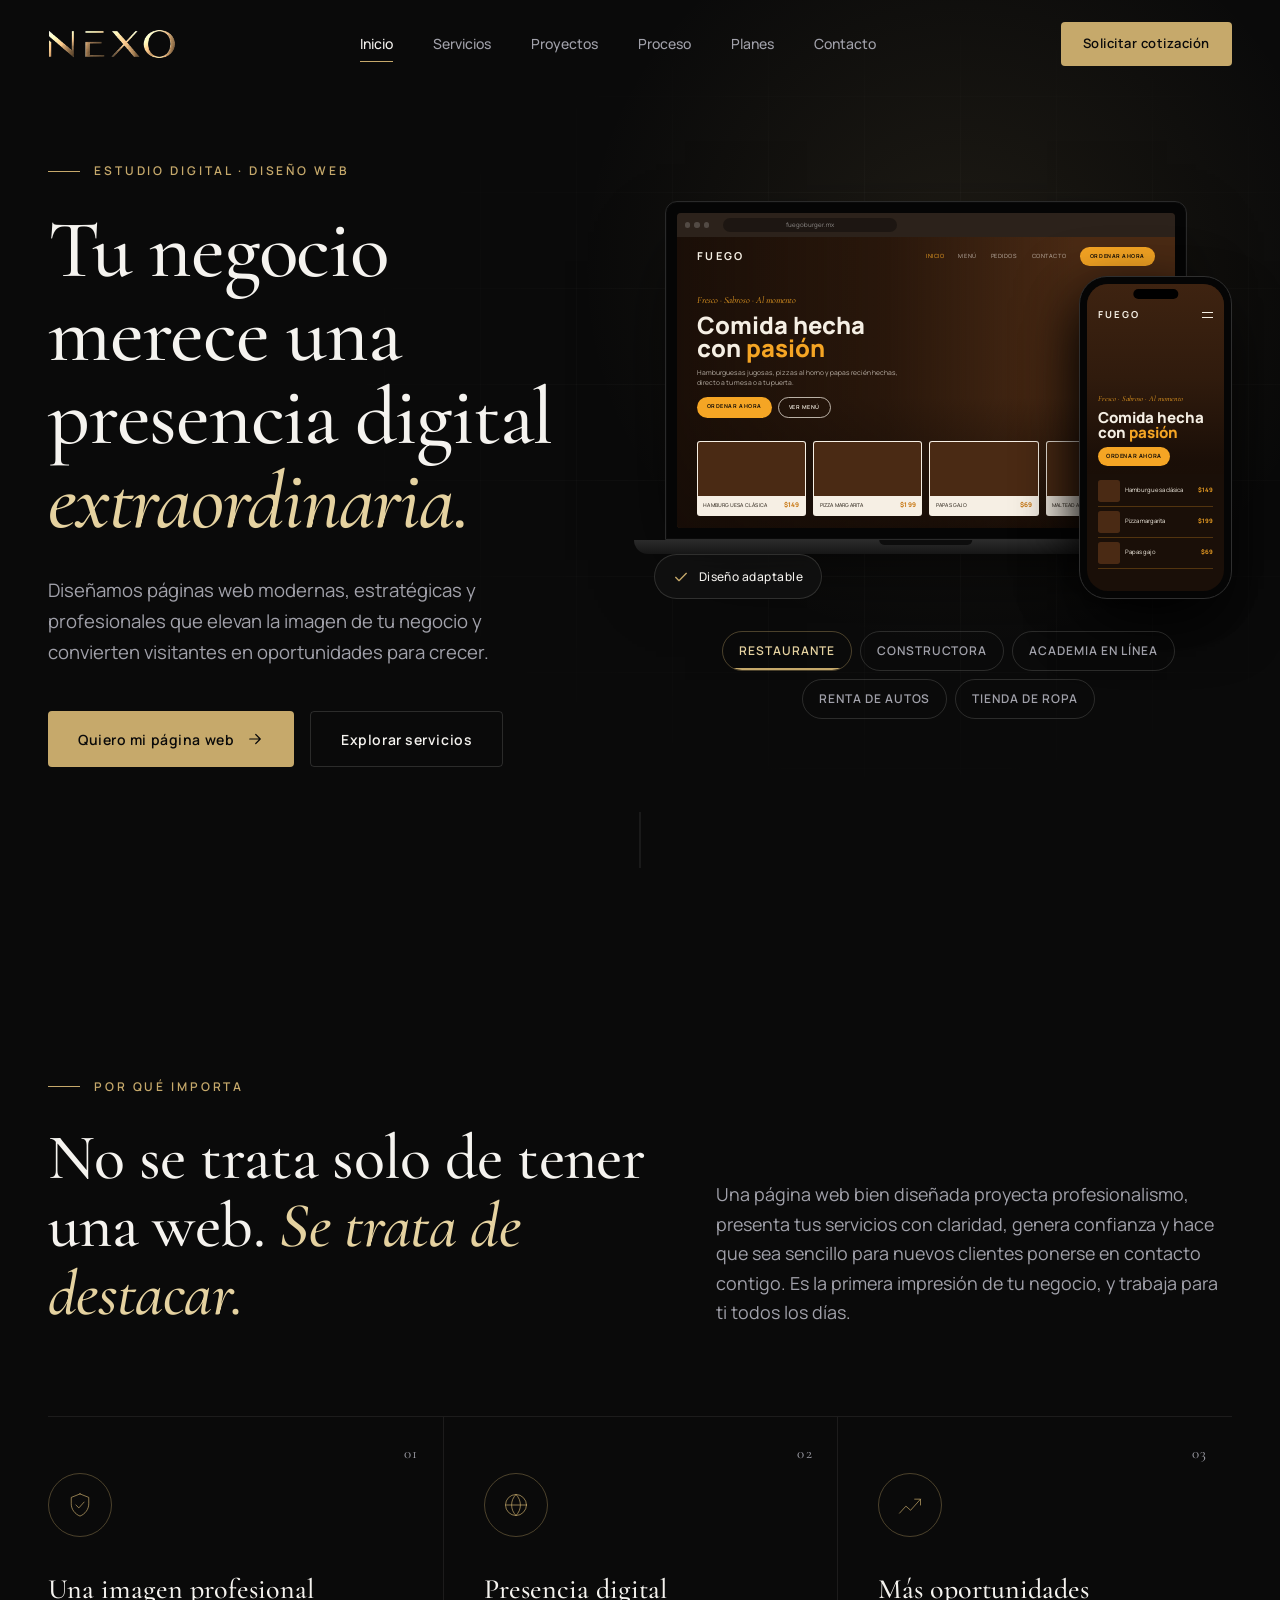
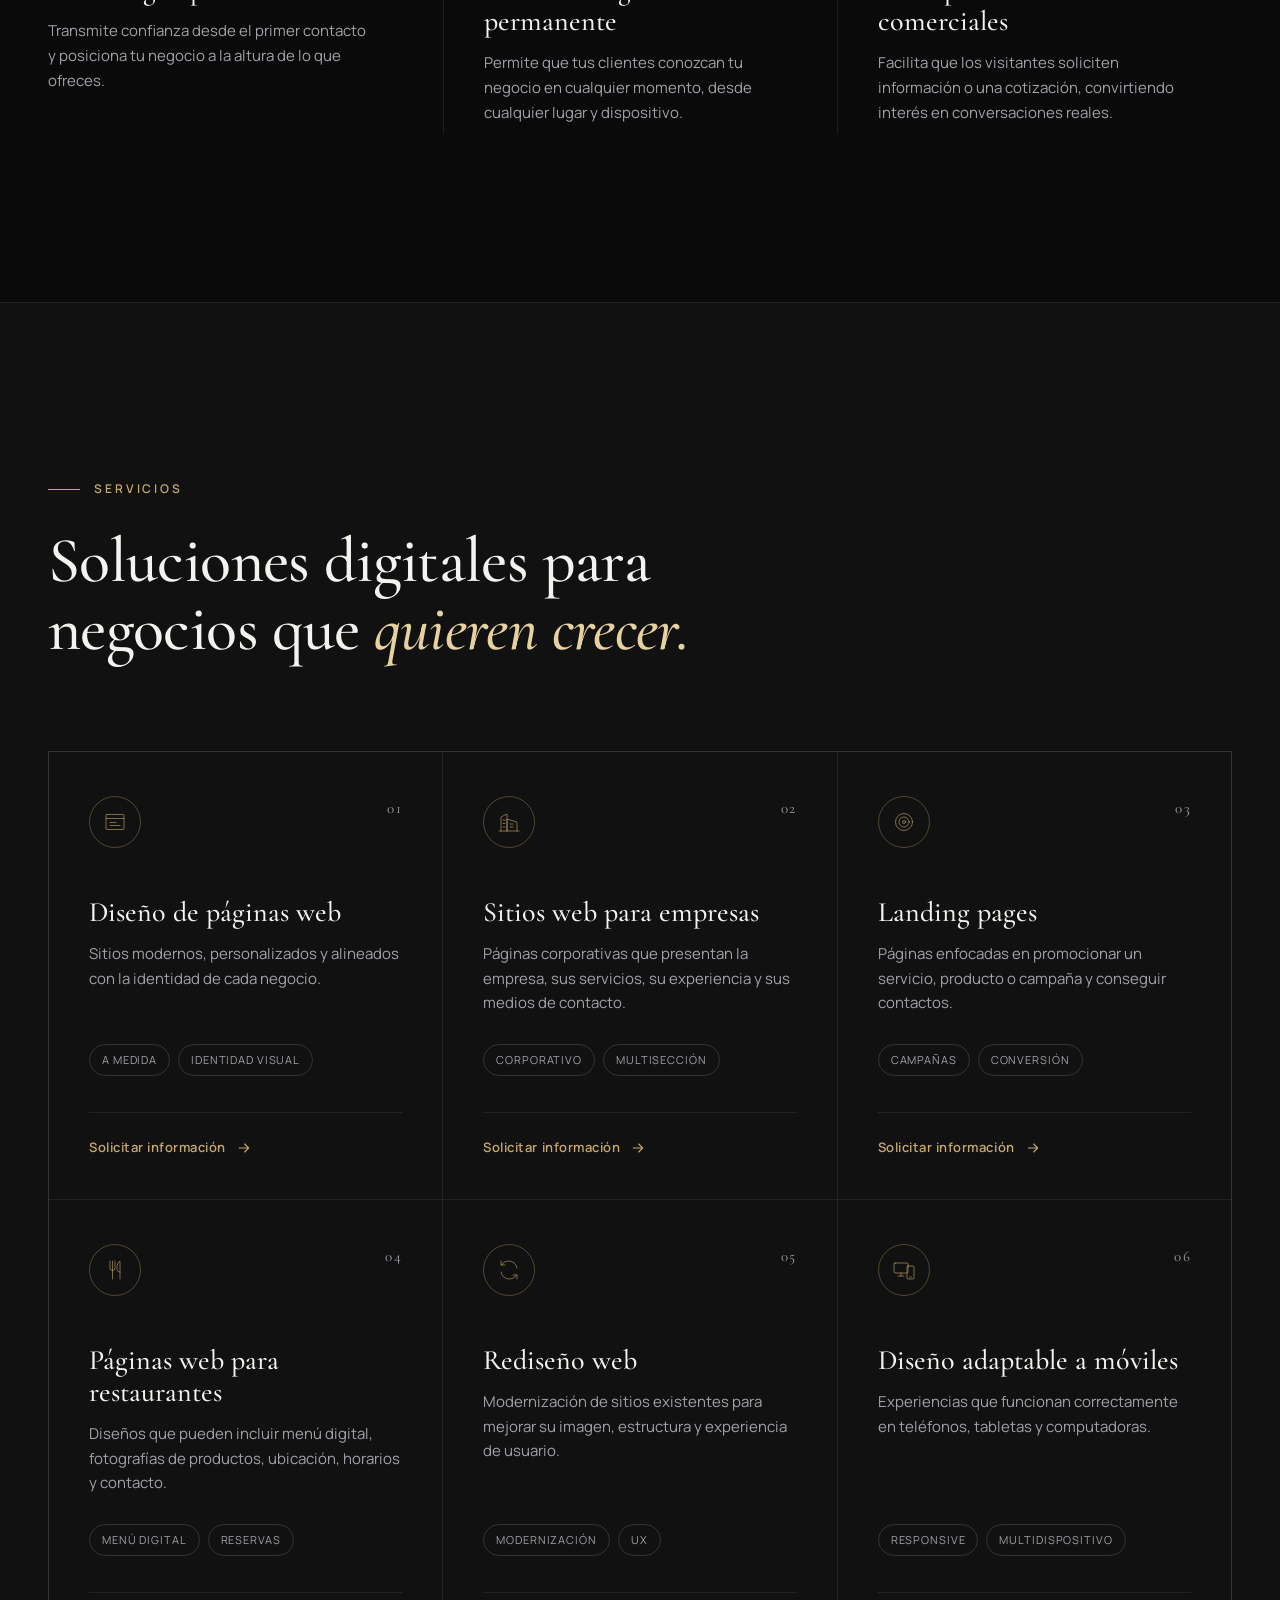
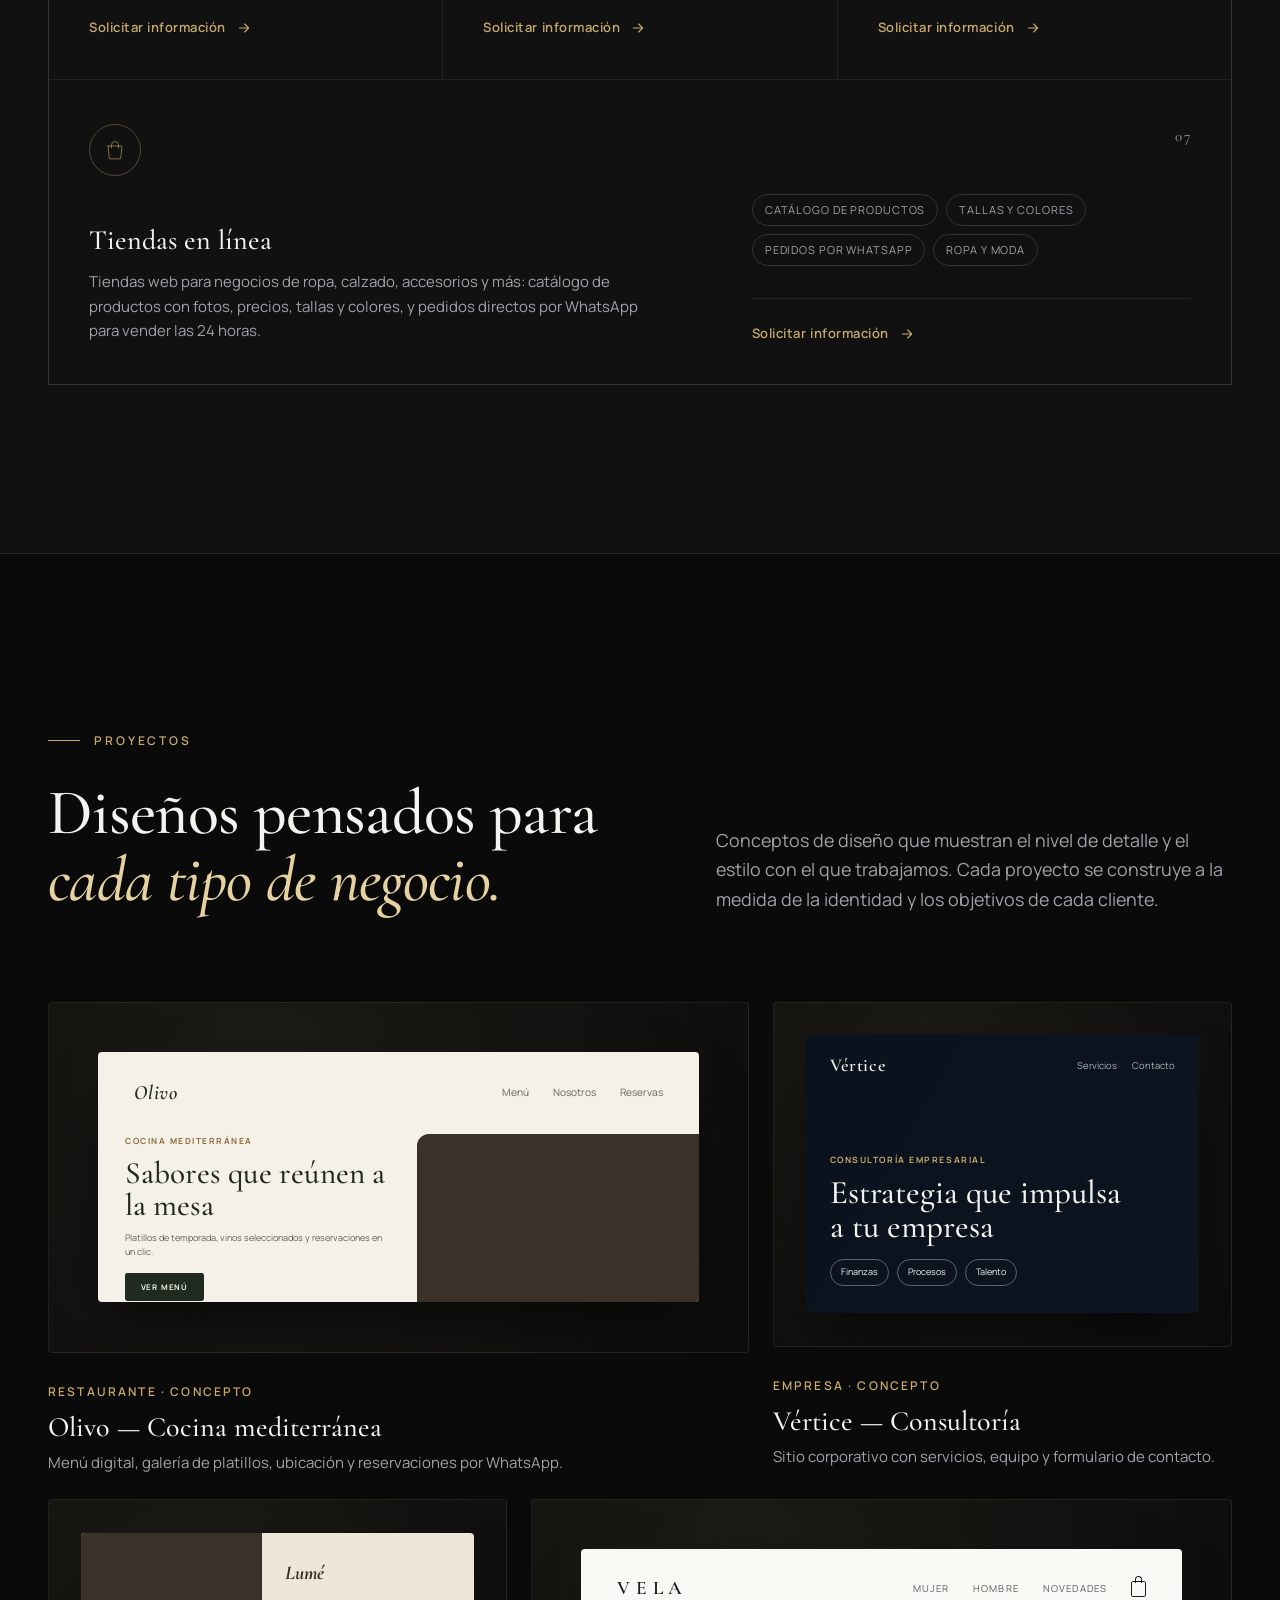
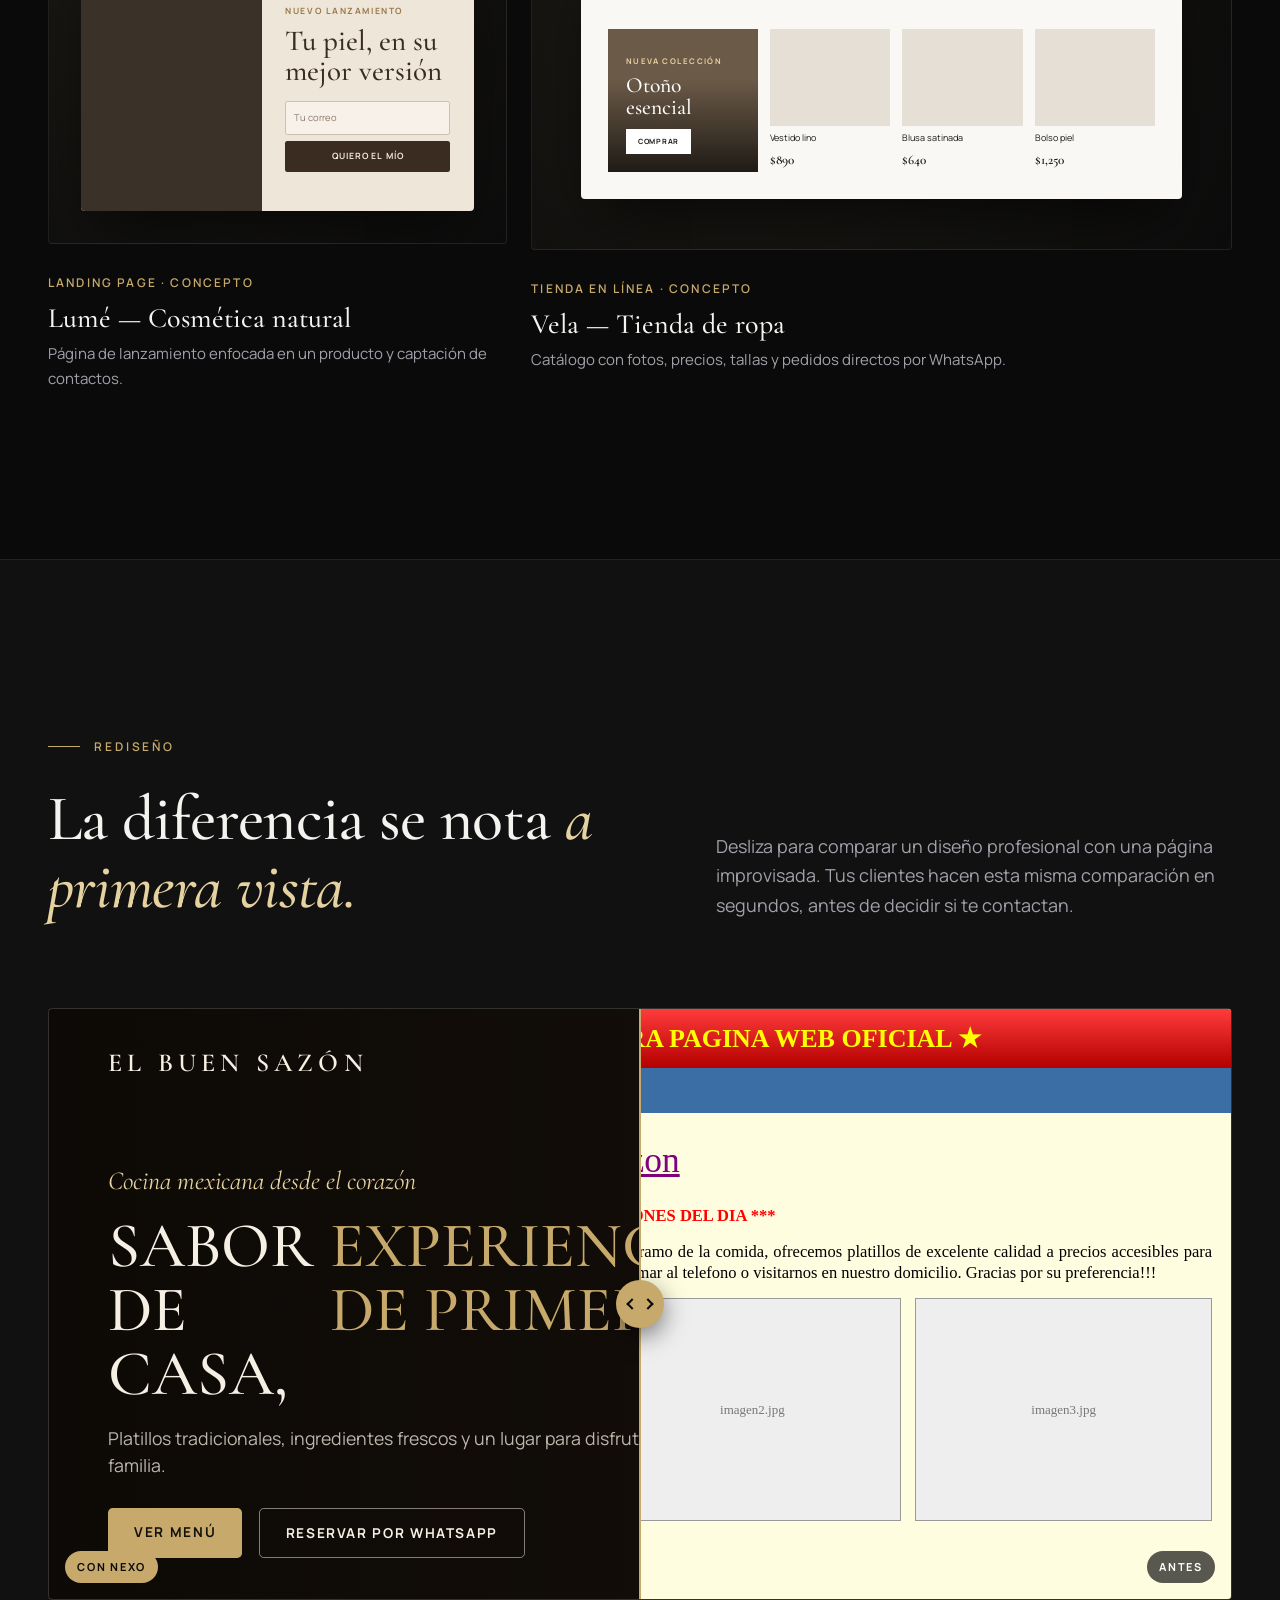
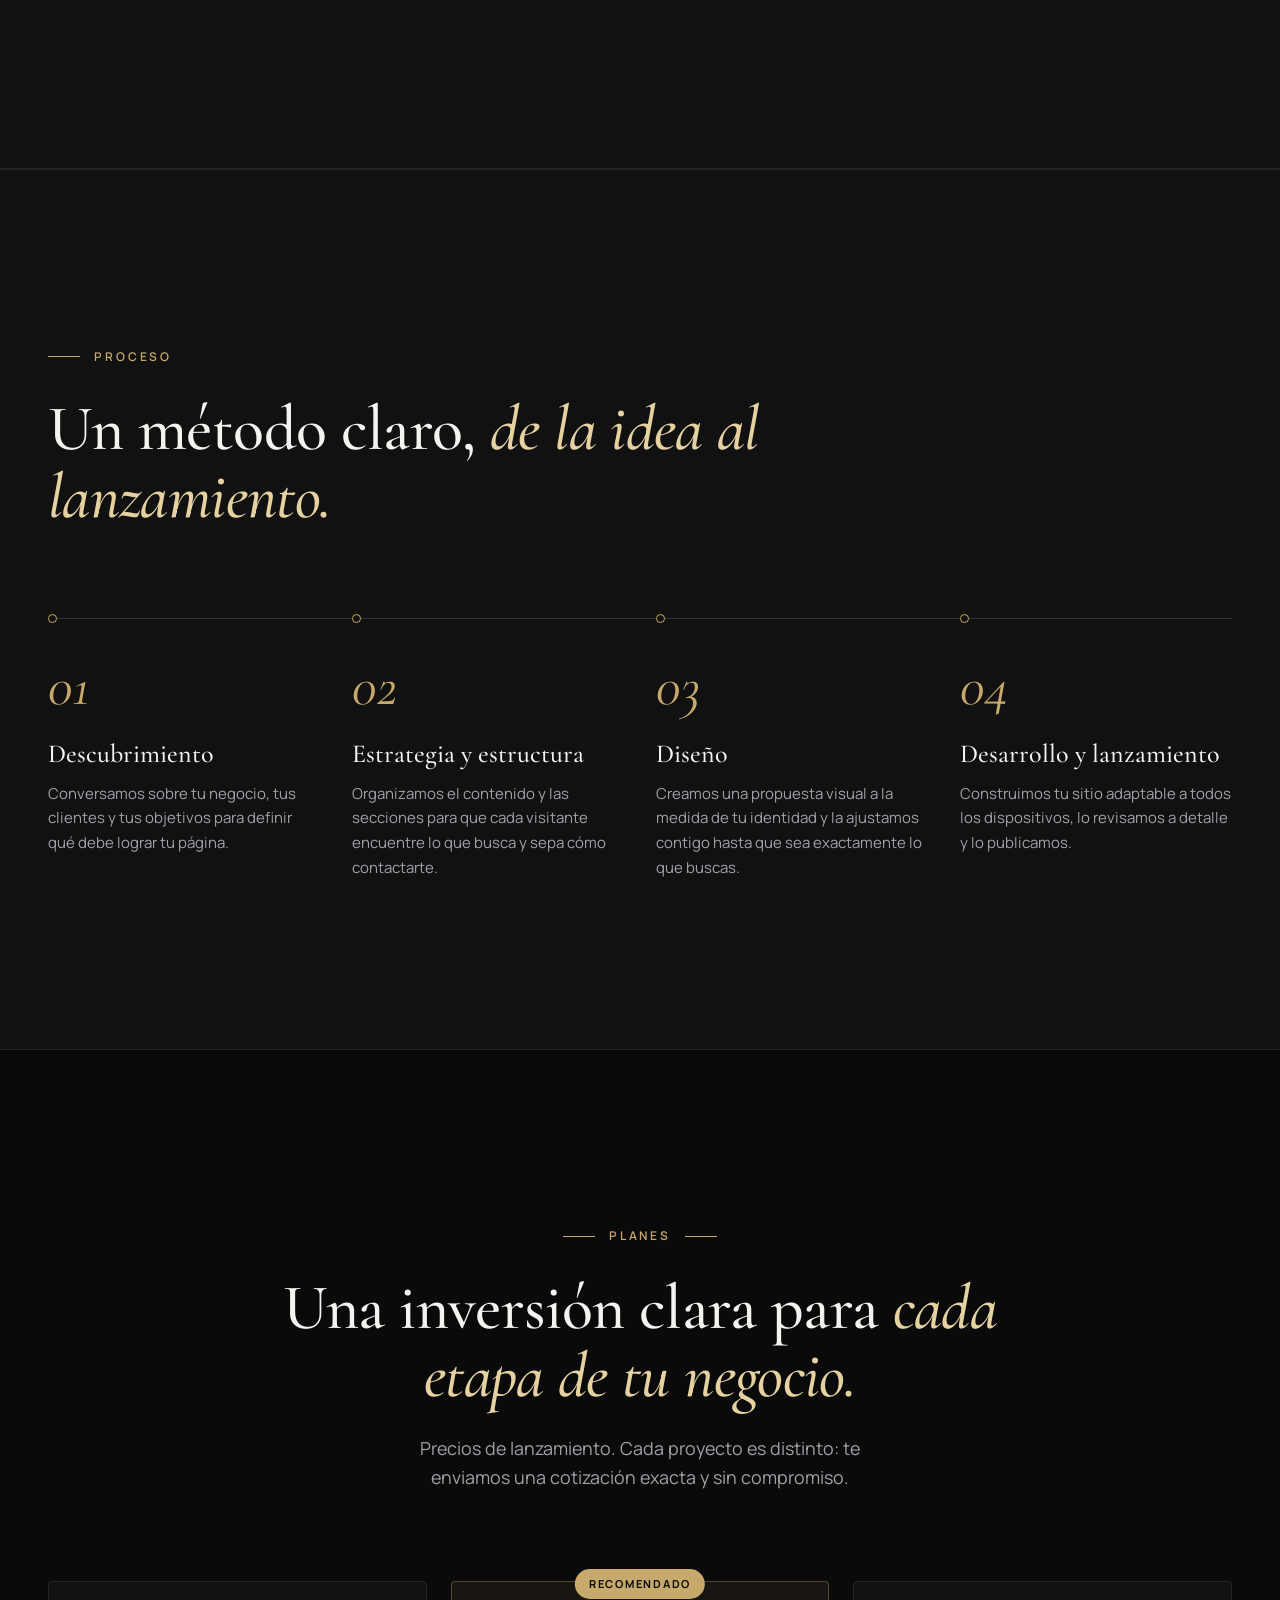
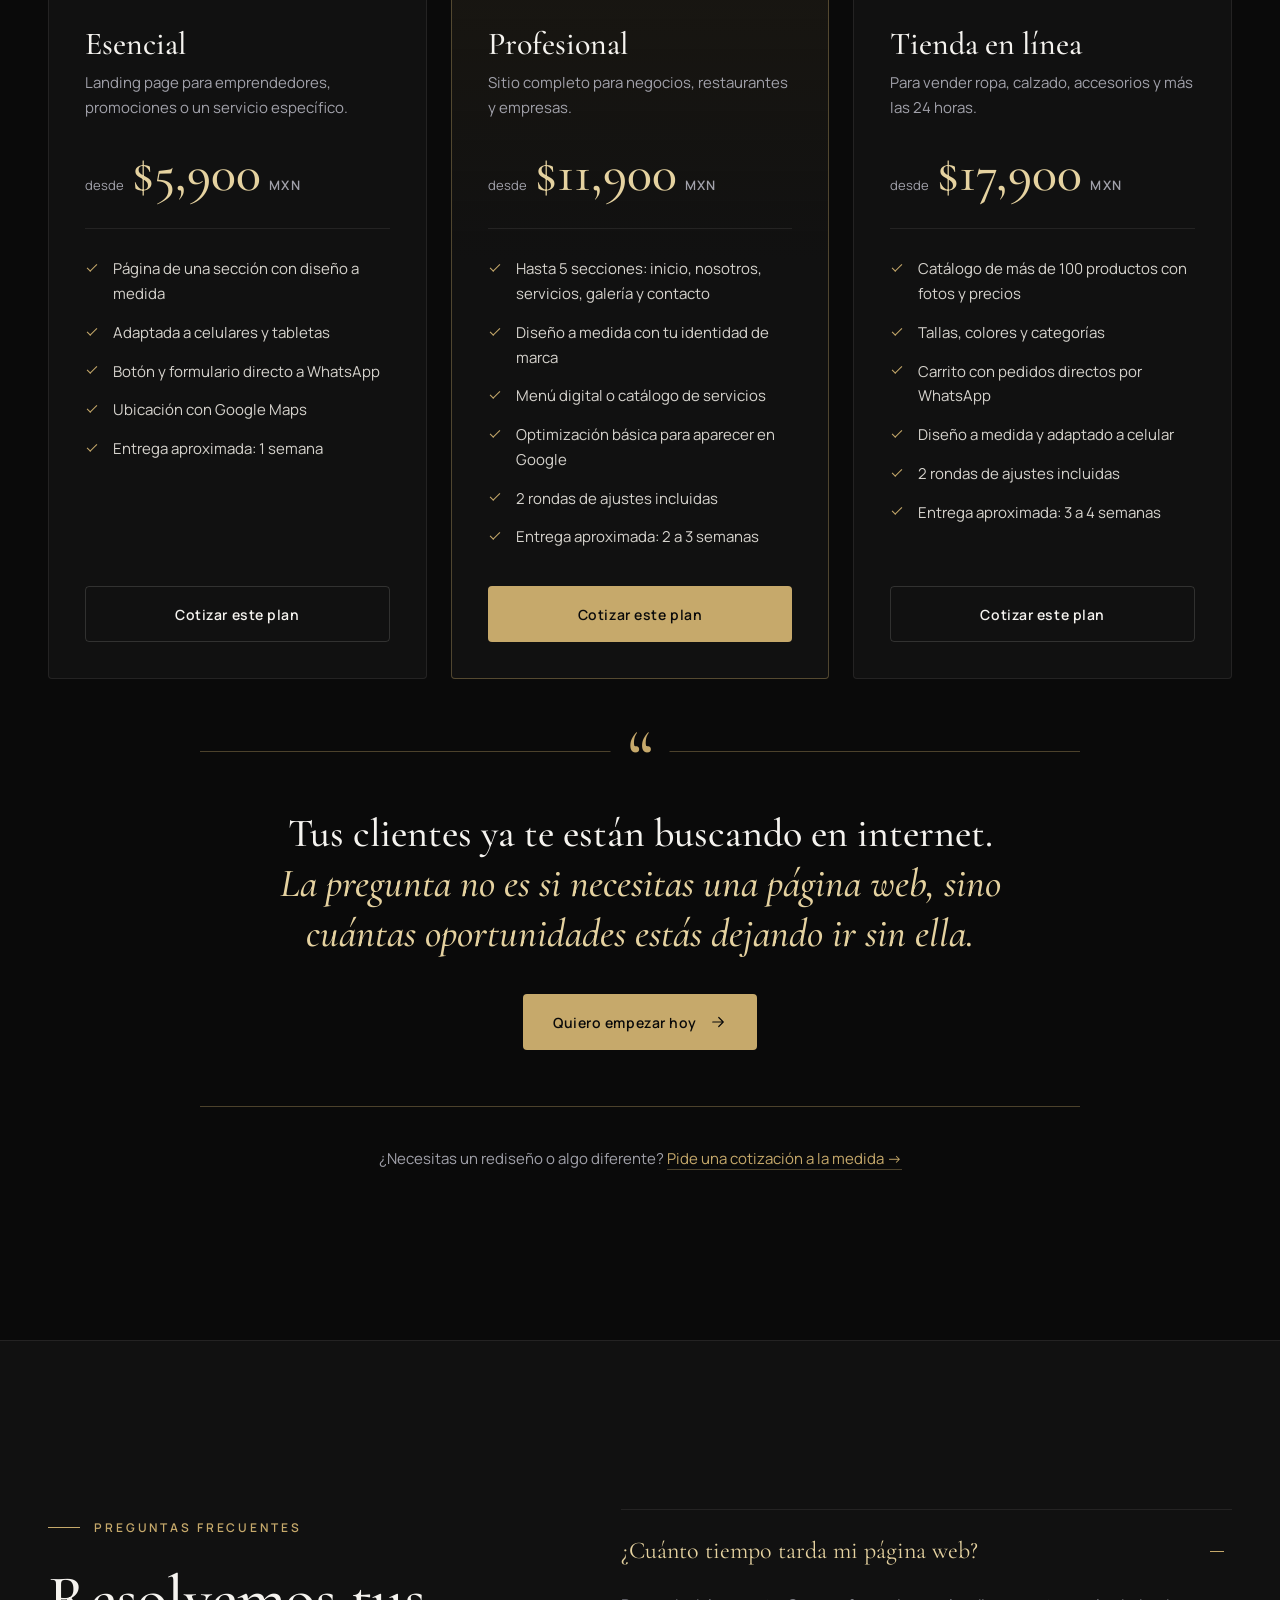
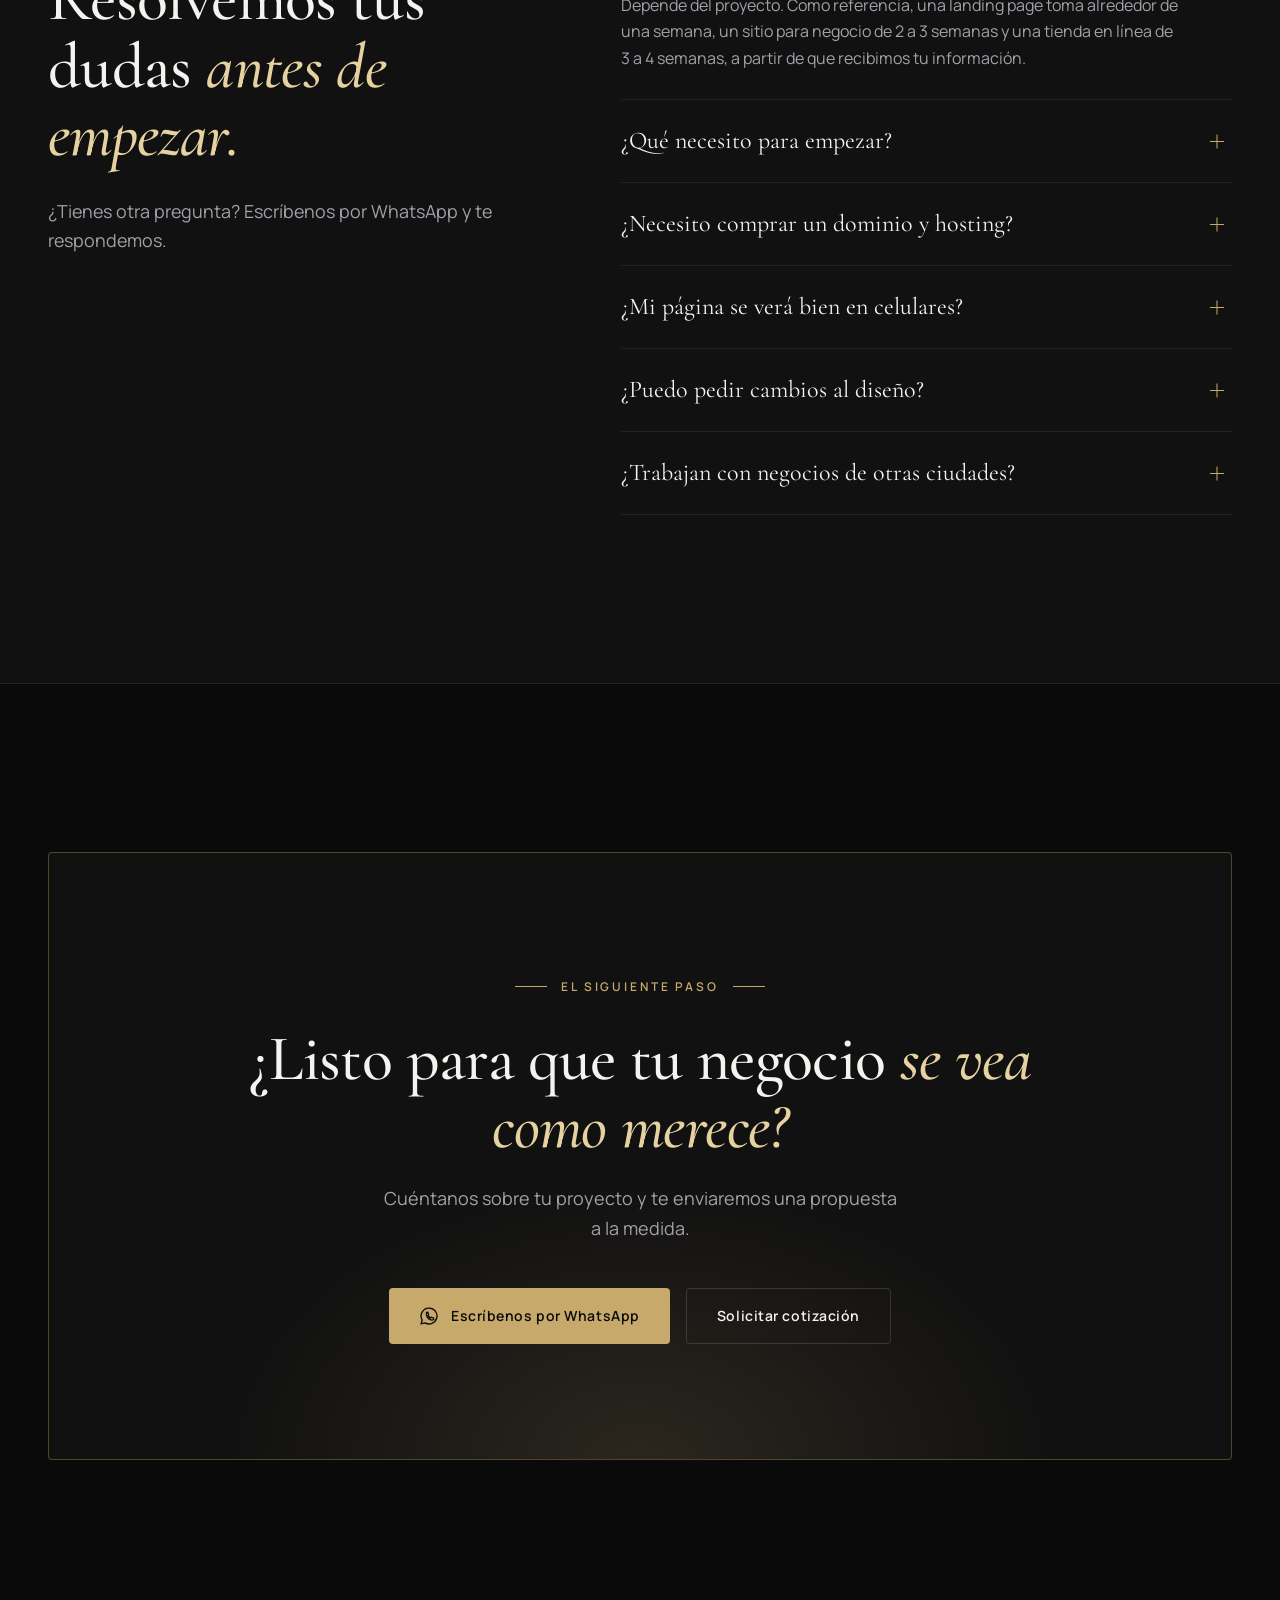
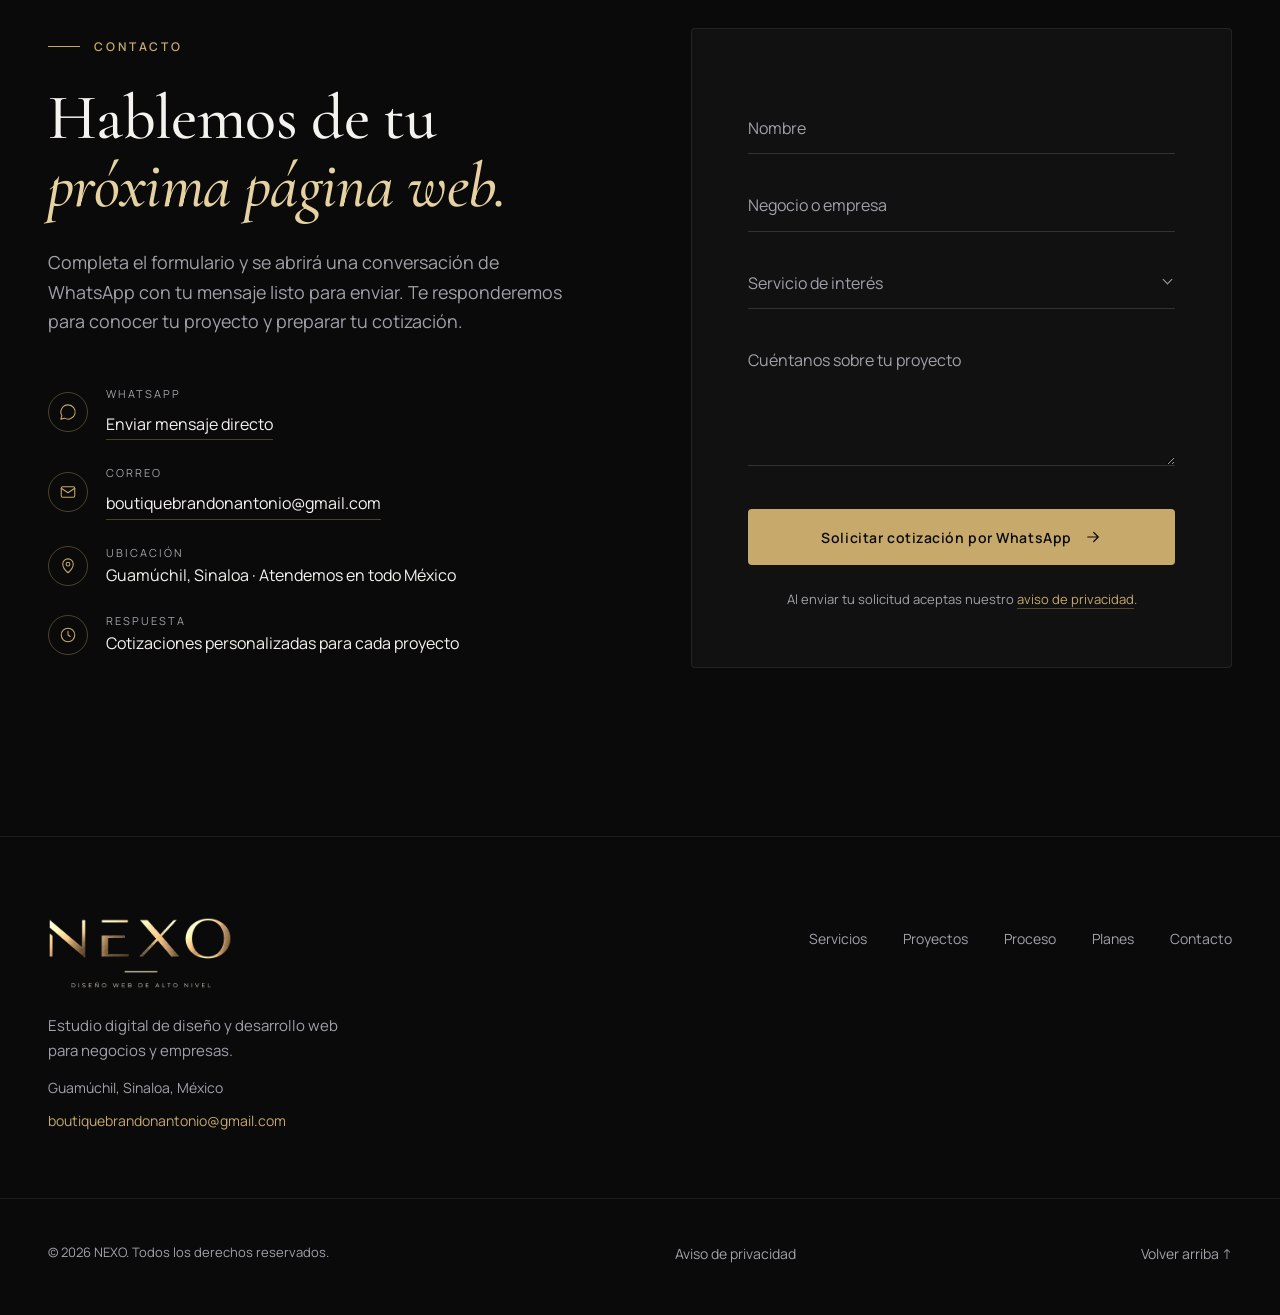
==== commit cc397470: "Agregar responsable, ubicación y correo de contacto - Aviso de privacidad con nombre del responsable" ====
--- a/index.html
+++ b/index.html
@@ -33,22 +33,52 @@
     "image": "https://maria2605199-cyber.github.io/mi-pagina-web-NEXO/assets/og-image.png",
     "telephone": "+52 673 114 4723",
     "priceRange": "$5,900 - $17,900 MXN",
-    "areaServed": { "@type": "Country", "name": "México" },
+    "areaServed": {
+      "@type": "Country",
+      "name": "México"
+    },
     "knowsLanguage": "es",
     "contactPoint": {
       "@type": "ContactPoint",
       "telephone": "+52 673 114 4723",
       "contactType": "sales",
-      "availableLanguage": "Spanish"
+      "availableLanguage": "Spanish",
+      "email": "boutiquebrandonantonio@gmail.com"
     },
     "hasOfferCatalog": {
       "@type": "OfferCatalog",
       "name": "Planes de diseño web",
       "itemListElement": [
-        { "@type": "Offer", "name": "Esencial · Landing page", "priceCurrency": "MXN", "price": "5900" },
-        { "@type": "Offer", "name": "Profesional · Sitio web para negocio", "priceCurrency": "MXN", "price": "11900" },
-        { "@type": "Offer", "name": "Tienda en línea", "priceCurrency": "MXN", "price": "17900" }
+        {
+          "@type": "Offer",
+          "name": "Esencial · Landing page",
+          "priceCurrency": "MXN",
+          "price": "5900"
+        },
+        {
+          "@type": "Offer",
+          "name": "Profesional · Sitio web para negocio",
+          "priceCurrency": "MXN",
+          "price": "11900"
+        },
+        {
+          "@type": "Offer",
+          "name": "Tienda en línea",
+          "priceCurrency": "MXN",
+          "price": "17900"
+        }
       ]
+    },
+    "email": "boutiquebrandonantonio@gmail.com",
+    "founder": {
+      "@type": "Person",
+      "name": "Brandon Ulises Chaparro Vergara"
+    },
+    "address": {
+      "@type": "PostalAddress",
+      "addressLocality": "Guamúchil",
+      "addressRegion": "Sinaloa",
+      "addressCountry": "MX"
     }
   }
   </script>
@@ -770,6 +800,14 @@
               <div><small>WhatsApp</small><a href="#" class="js-whatsapp">Enviar mensaje directo</a></div>
             </li>
             <li>
+              <span class="icon icon--xs"><svg viewBox="0 0 24 24"><rect x="3" y="5" width="18" height="14" rx="2"/><path d="M3 7l9 6 9-6"/></svg></span>
+              <div><small>Correo</small><a href="mailto:boutiquebrandonantonio@gmail.com?subject=Cotizaci%C3%B3n%20de%20p%C3%A1gina%20web">boutiquebrandonantonio@gmail.com</a></div>
+            </li>
+            <li>
+              <span class="icon icon--xs"><svg viewBox="0 0 24 24"><path d="M12 21s-7-6.2-7-11.5a7 7 0 0 1 14 0C19 14.8 12 21 12 21z"/><circle cx="12" cy="9.5" r="2.5"/></svg></span>
+              <div><small>Ubicación</small><span>Guamúchil, Sinaloa · Atendemos en todo México</span></div>
+            </li>
+            <li>
               <span class="icon icon--xs"><svg viewBox="0 0 24 24"><circle cx="12" cy="12" r="9"/><path d="M12 7v5l3 2"/></svg></span>
               <div><small>Respuesta</small><span>Cotizaciones personalizadas para cada proyecto</span></div>
             </li>
@@ -820,6 +858,7 @@
       <div>
         <a href="#inicio" class="logo logo--footer"><img src="assets/logo-nexo-completo.png" alt="NEXO · Diseño web de alto nivel" width="440" height="172" loading="lazy"></a>
         <p class="footer__tag">Estudio digital de diseño y desarrollo web para negocios y empresas.</p>
+        <p class="footer__contact">Guamúchil, Sinaloa, México<br><a href="mailto:boutiquebrandonantonio@gmail.com">boutiquebrandonantonio@gmail.com</a></p>
       </div>
       <nav class="footer__links" aria-label="Pie de página">
         <a href="#servicios">Servicios</a>
--- a/css/styles.css
+++ b/css/styles.css
@@ -1057,11 +1057,14 @@
 .footer { margin-top: 0; padding: 80px 0 40px; border-top: 1px solid var(--line); background: var(--black); }
 .footer__inner { display: flex; justify-content: space-between; gap: 40px; flex-wrap: wrap; padding-bottom: 56px; }
 .footer__tag { color: var(--gray); font-size: 15px; margin-top: 18px; max-width: 320px; }
+.footer__contact { color: var(--gray); font-size: 14px; line-height: 1.6; margin-top: 14px; }
+.footer__contact a { display: inline-block; padding: 10px 0; color: var(--gold); word-break: break-all; }
+.footer__contact a:hover { color: var(--gold-light); }
 .footer__links { display: flex; gap: 36px; flex-wrap: wrap; align-items: flex-start; }
 .footer__links a, .footer__top { display: inline-flex; align-items: center; min-height: 44px; color: var(--gray); font-size: 14px; transition: color .4s; }
 .footer__links a:hover, .footer__top:hover { color: var(--gold-light); }
 .footer__bottom {
-  display: flex; justify-content: space-between; gap: 16px; flex-wrap: wrap;
+  display: flex; justify-content: space-between; align-items: center; gap: 16px; flex-wrap: wrap;
   padding-top: 32px; border-top: 1px solid var(--line);
   color: var(--gray); font-size: 13px;
 }
